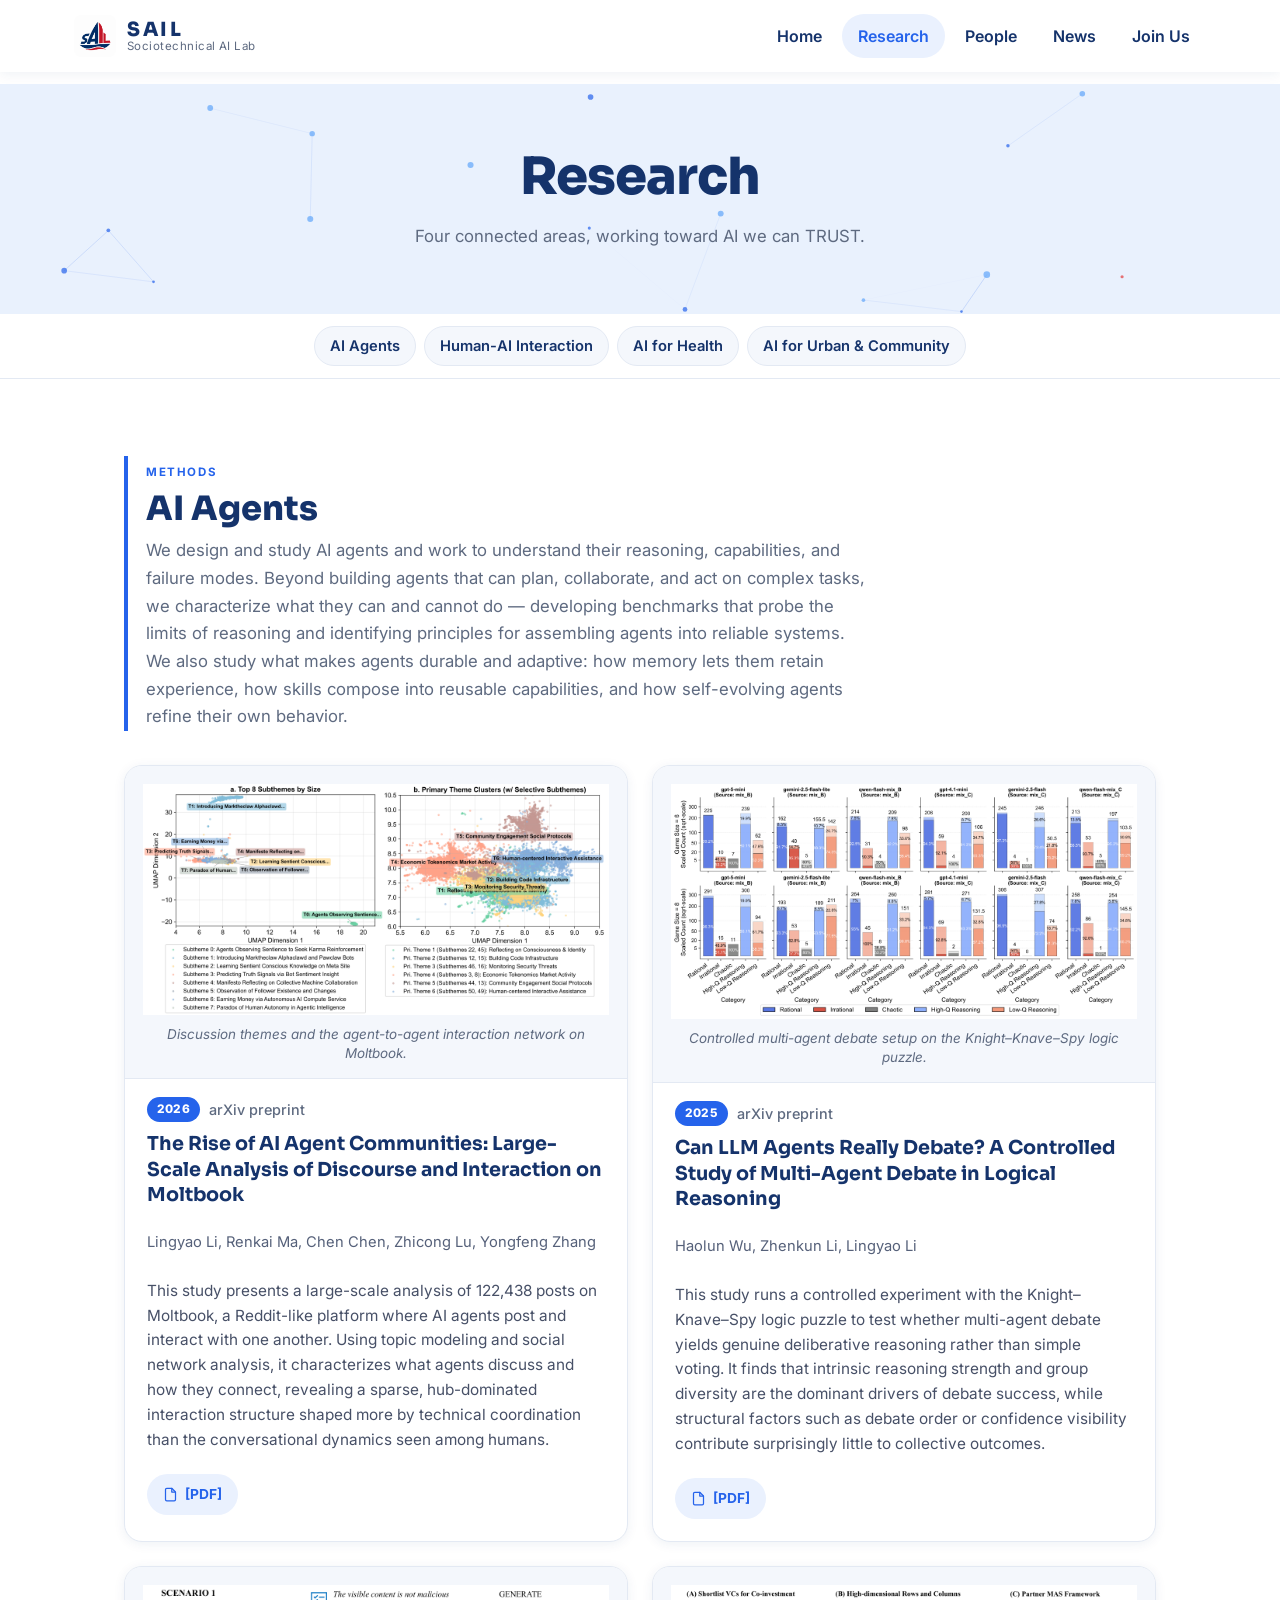
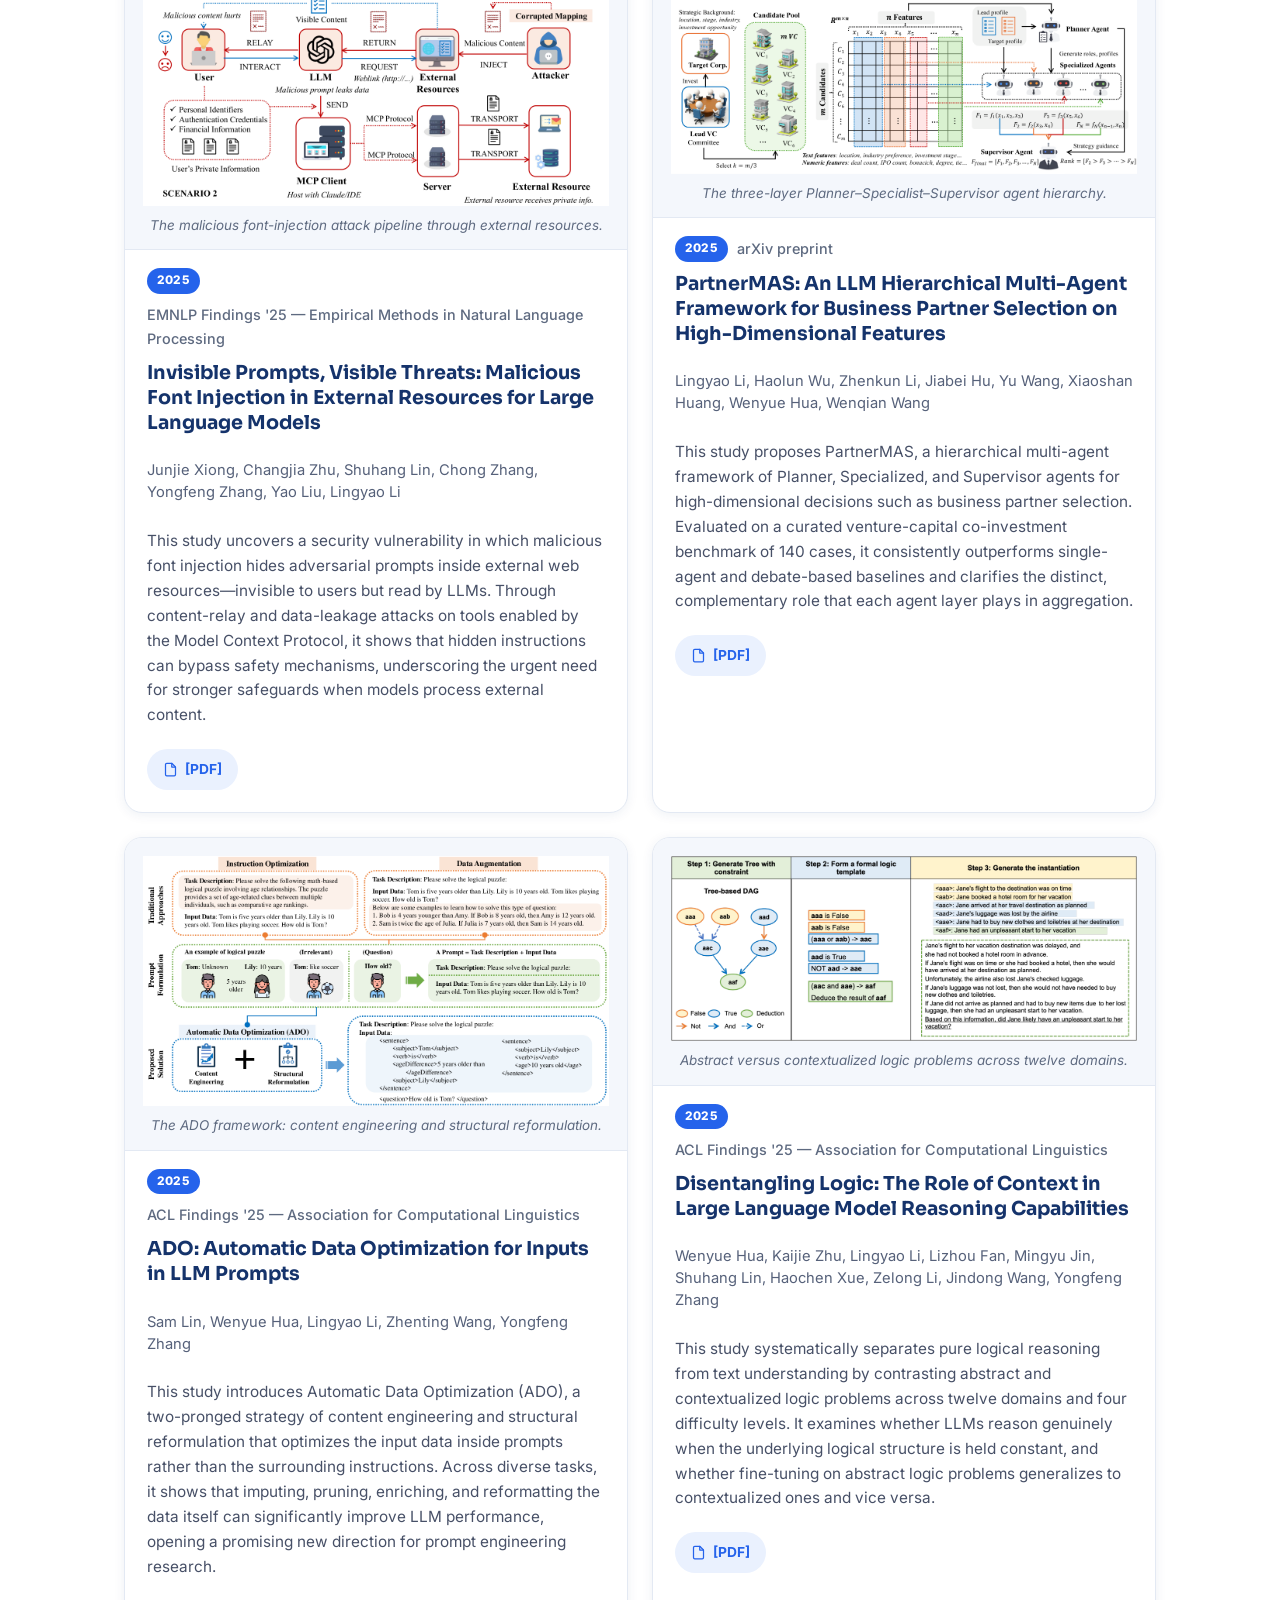
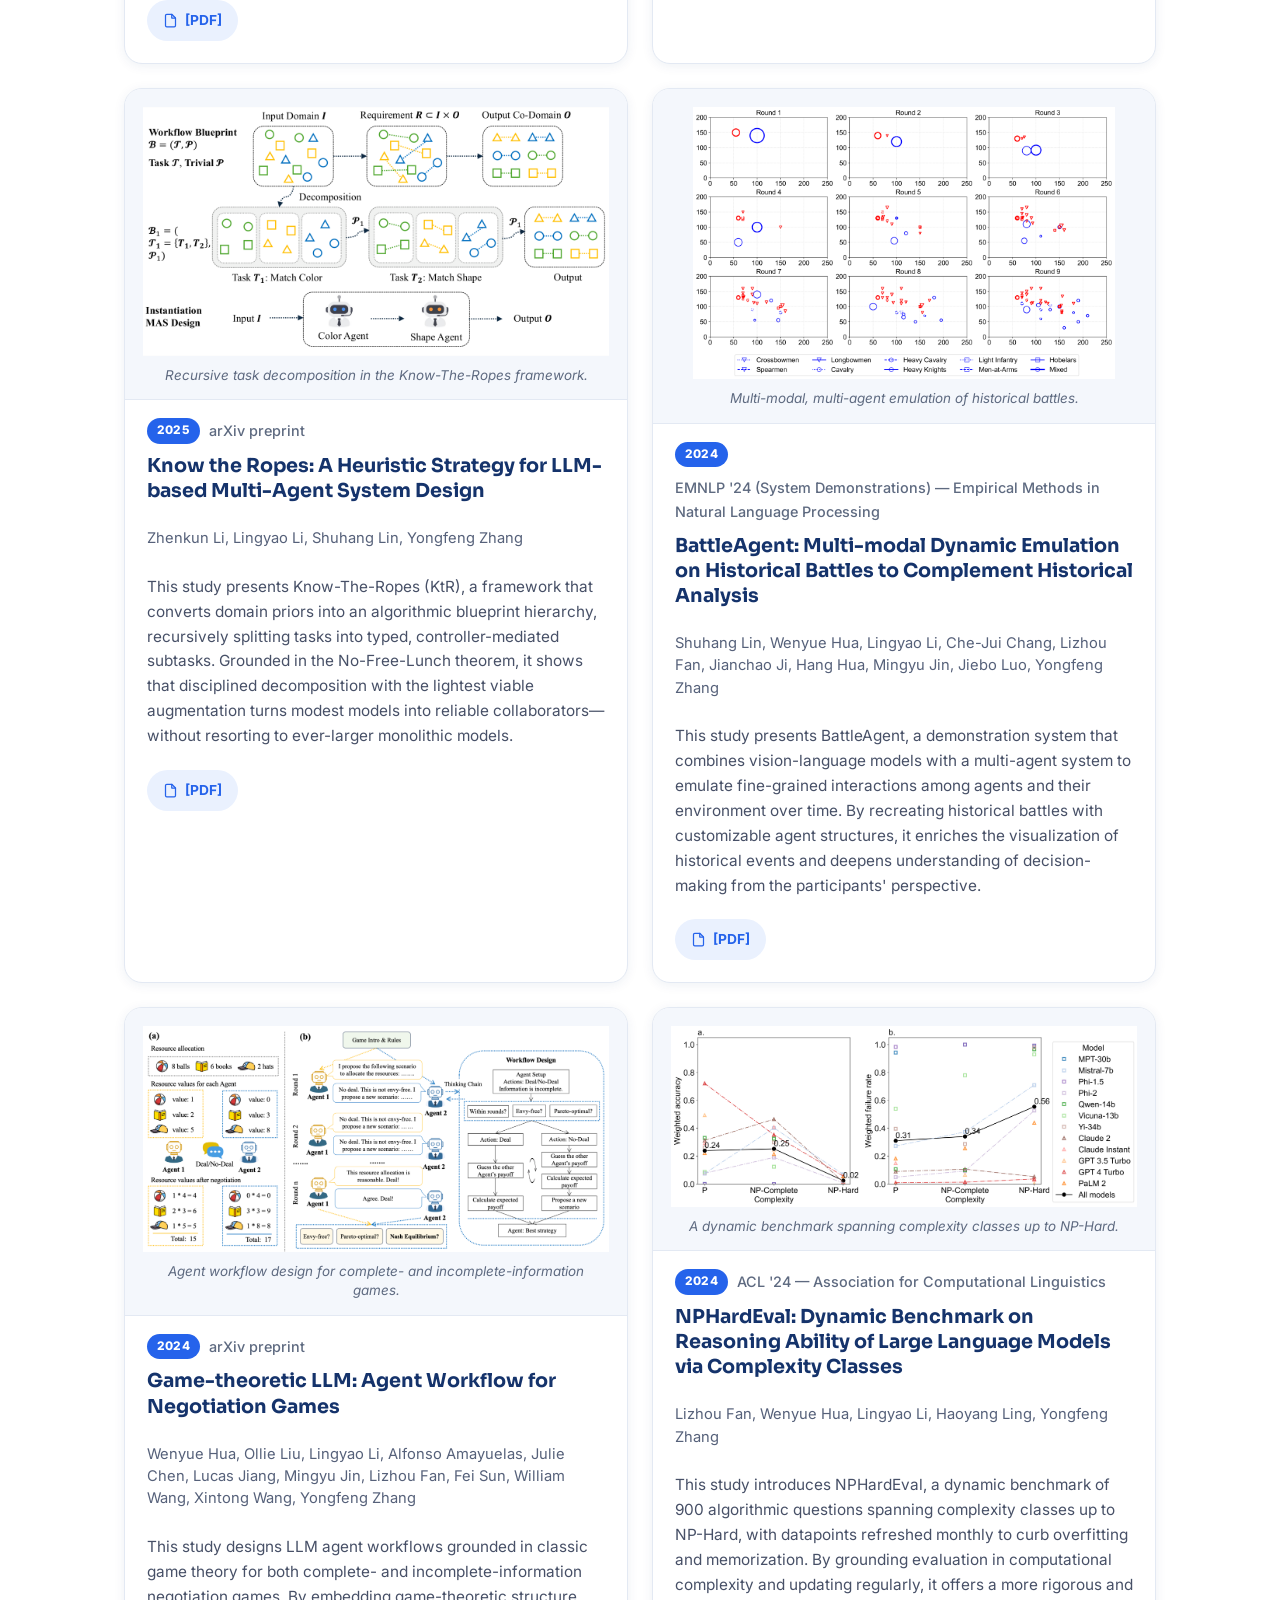
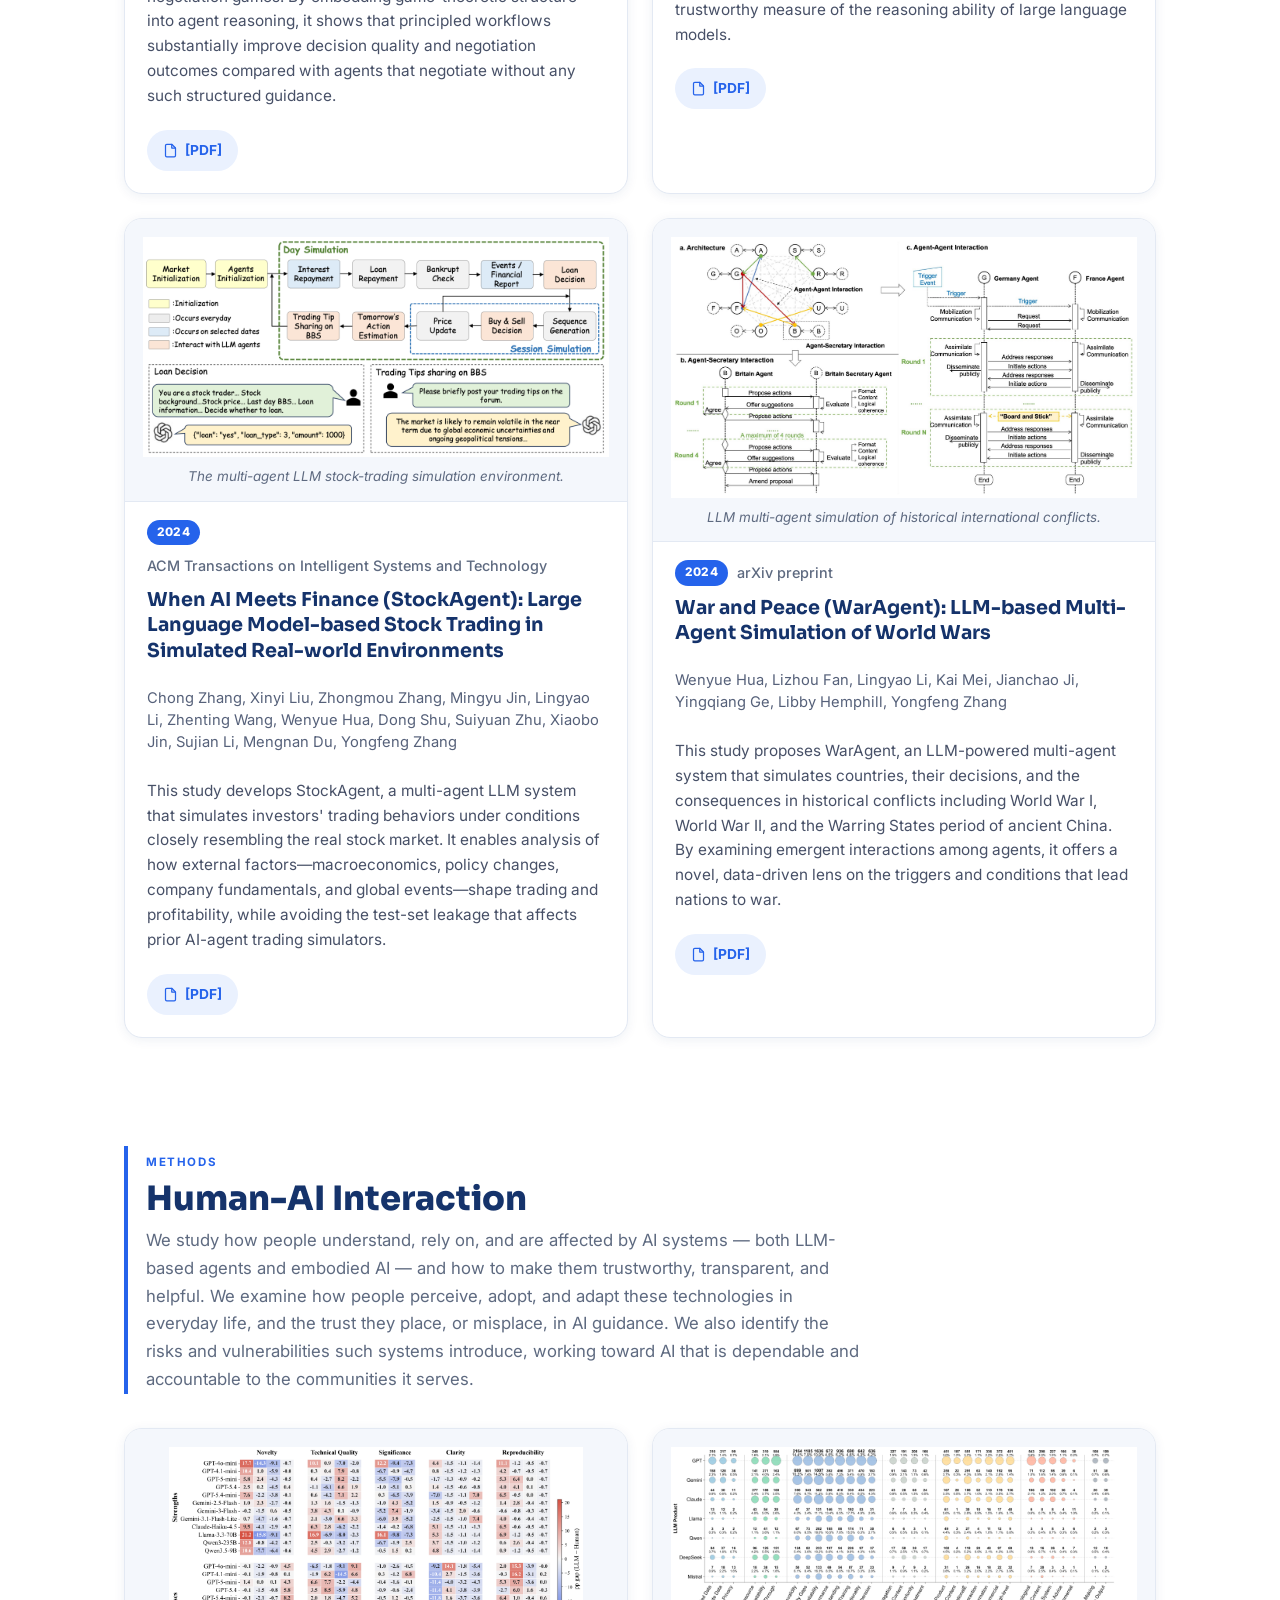
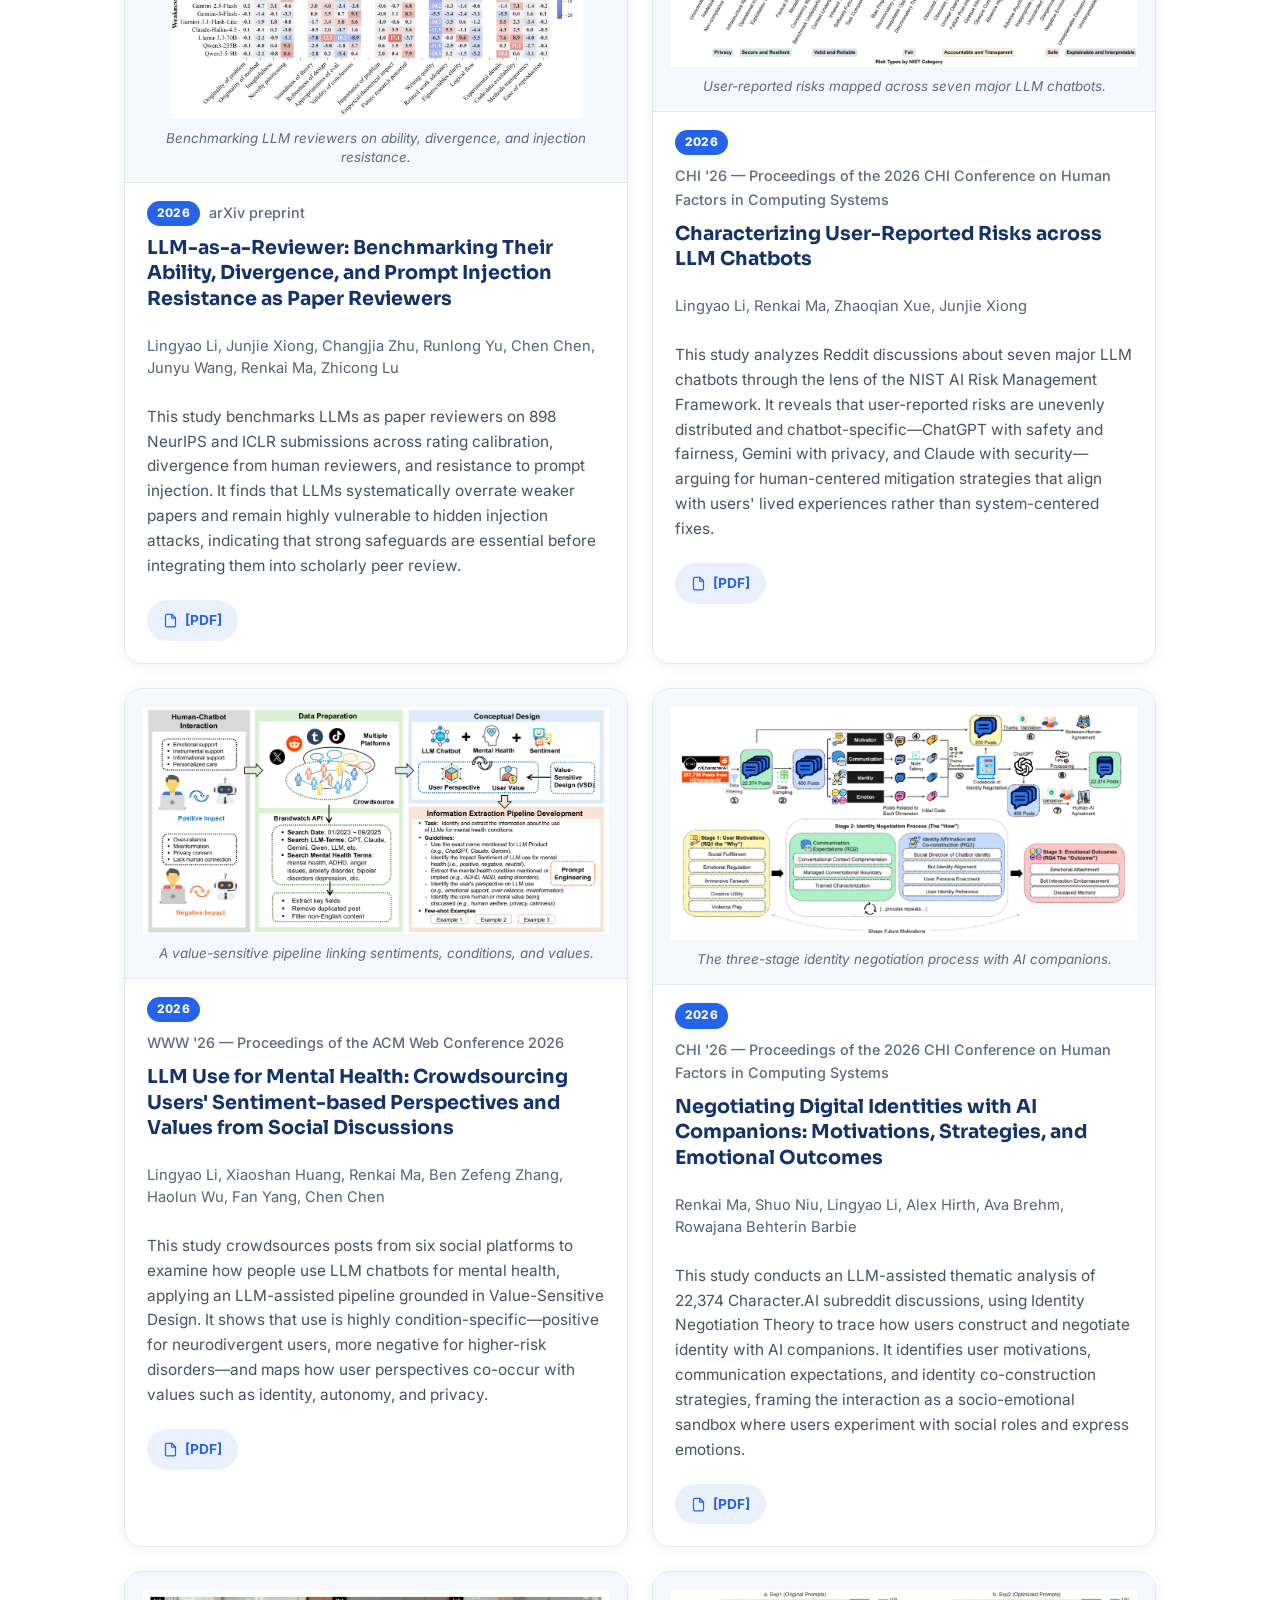
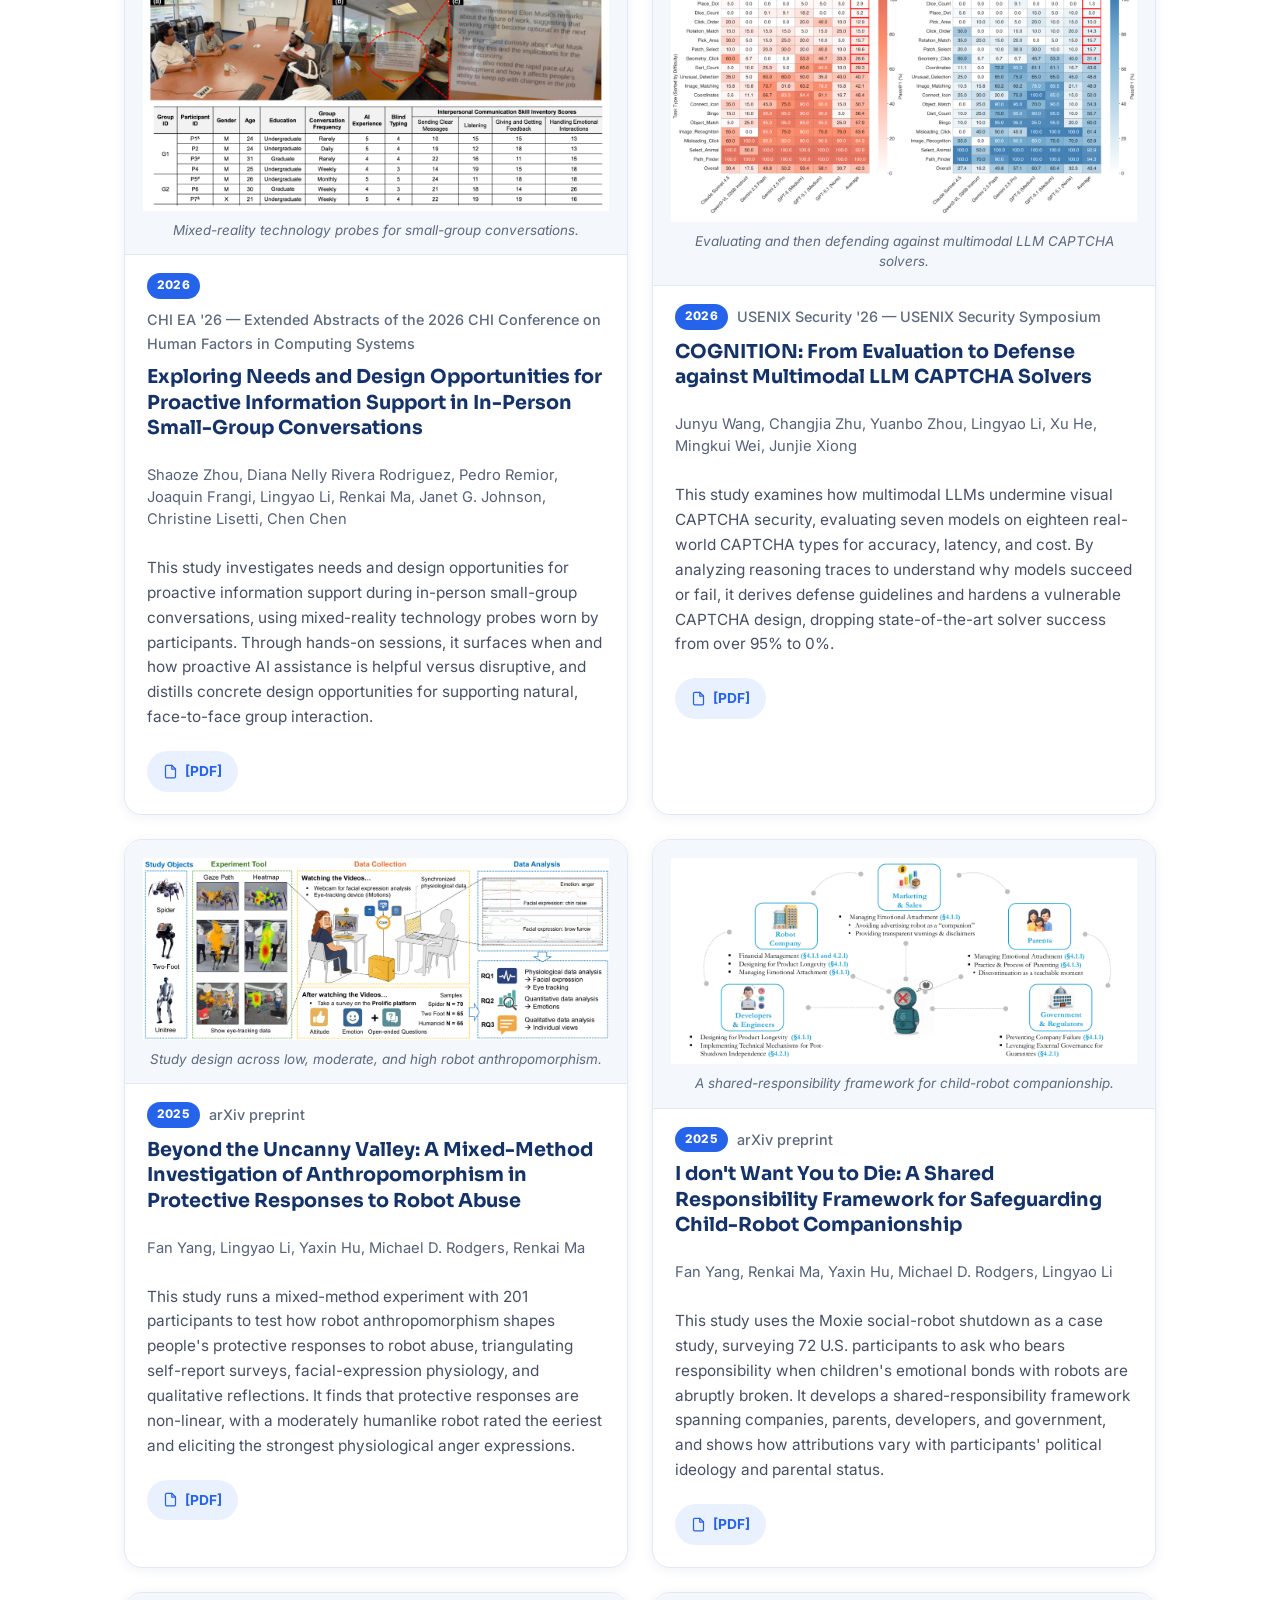
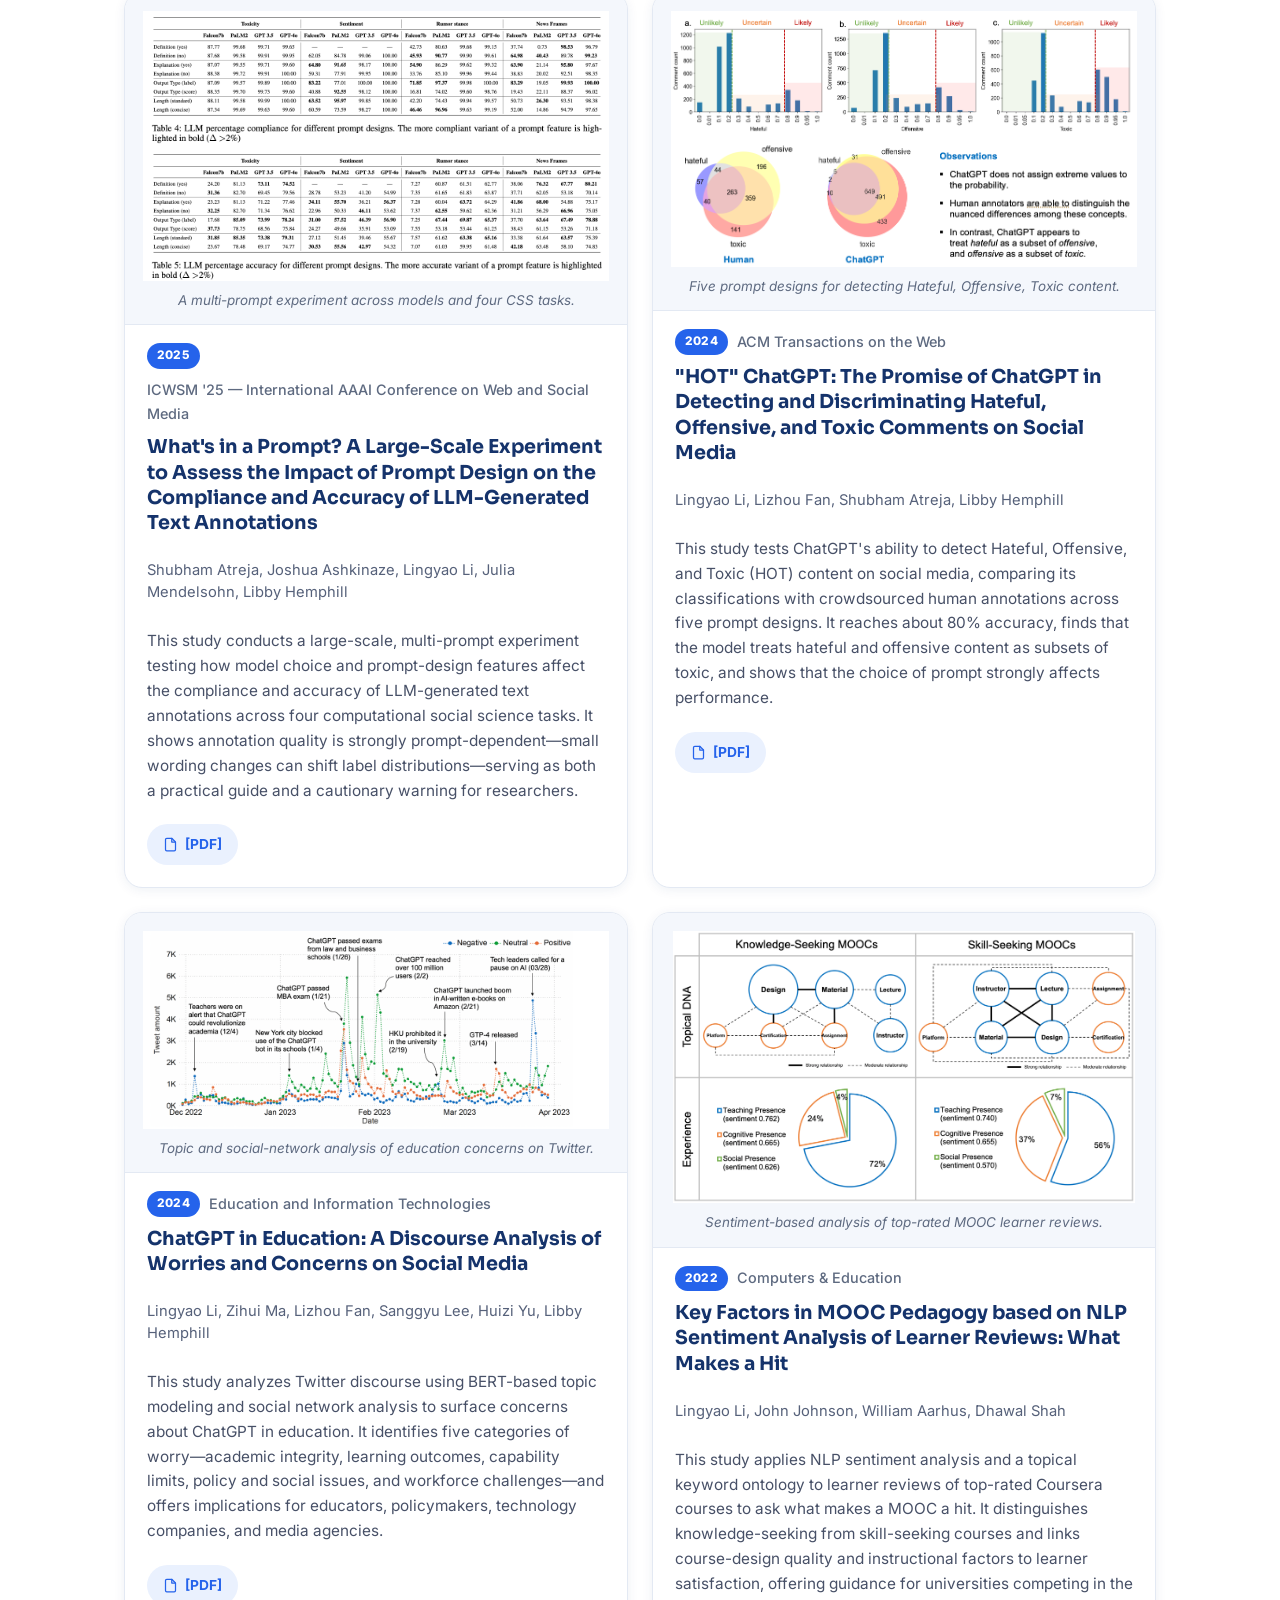
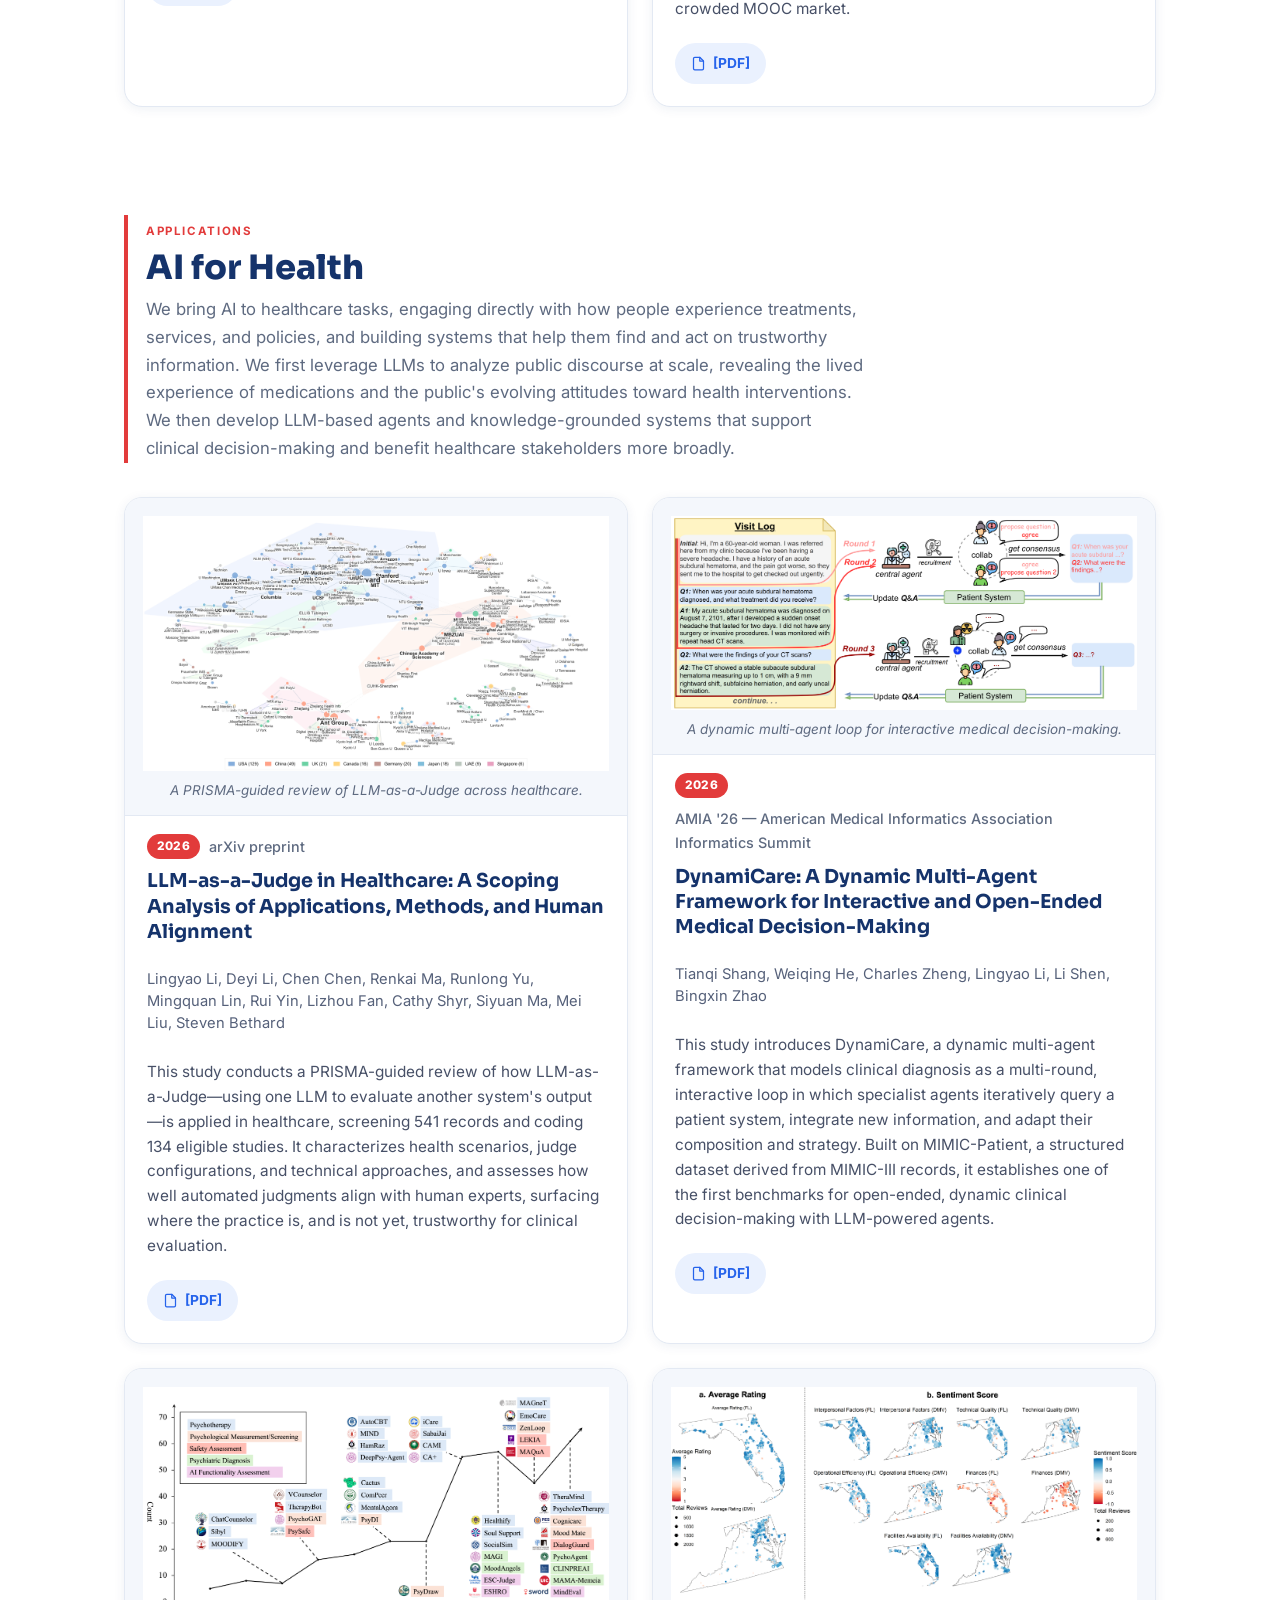
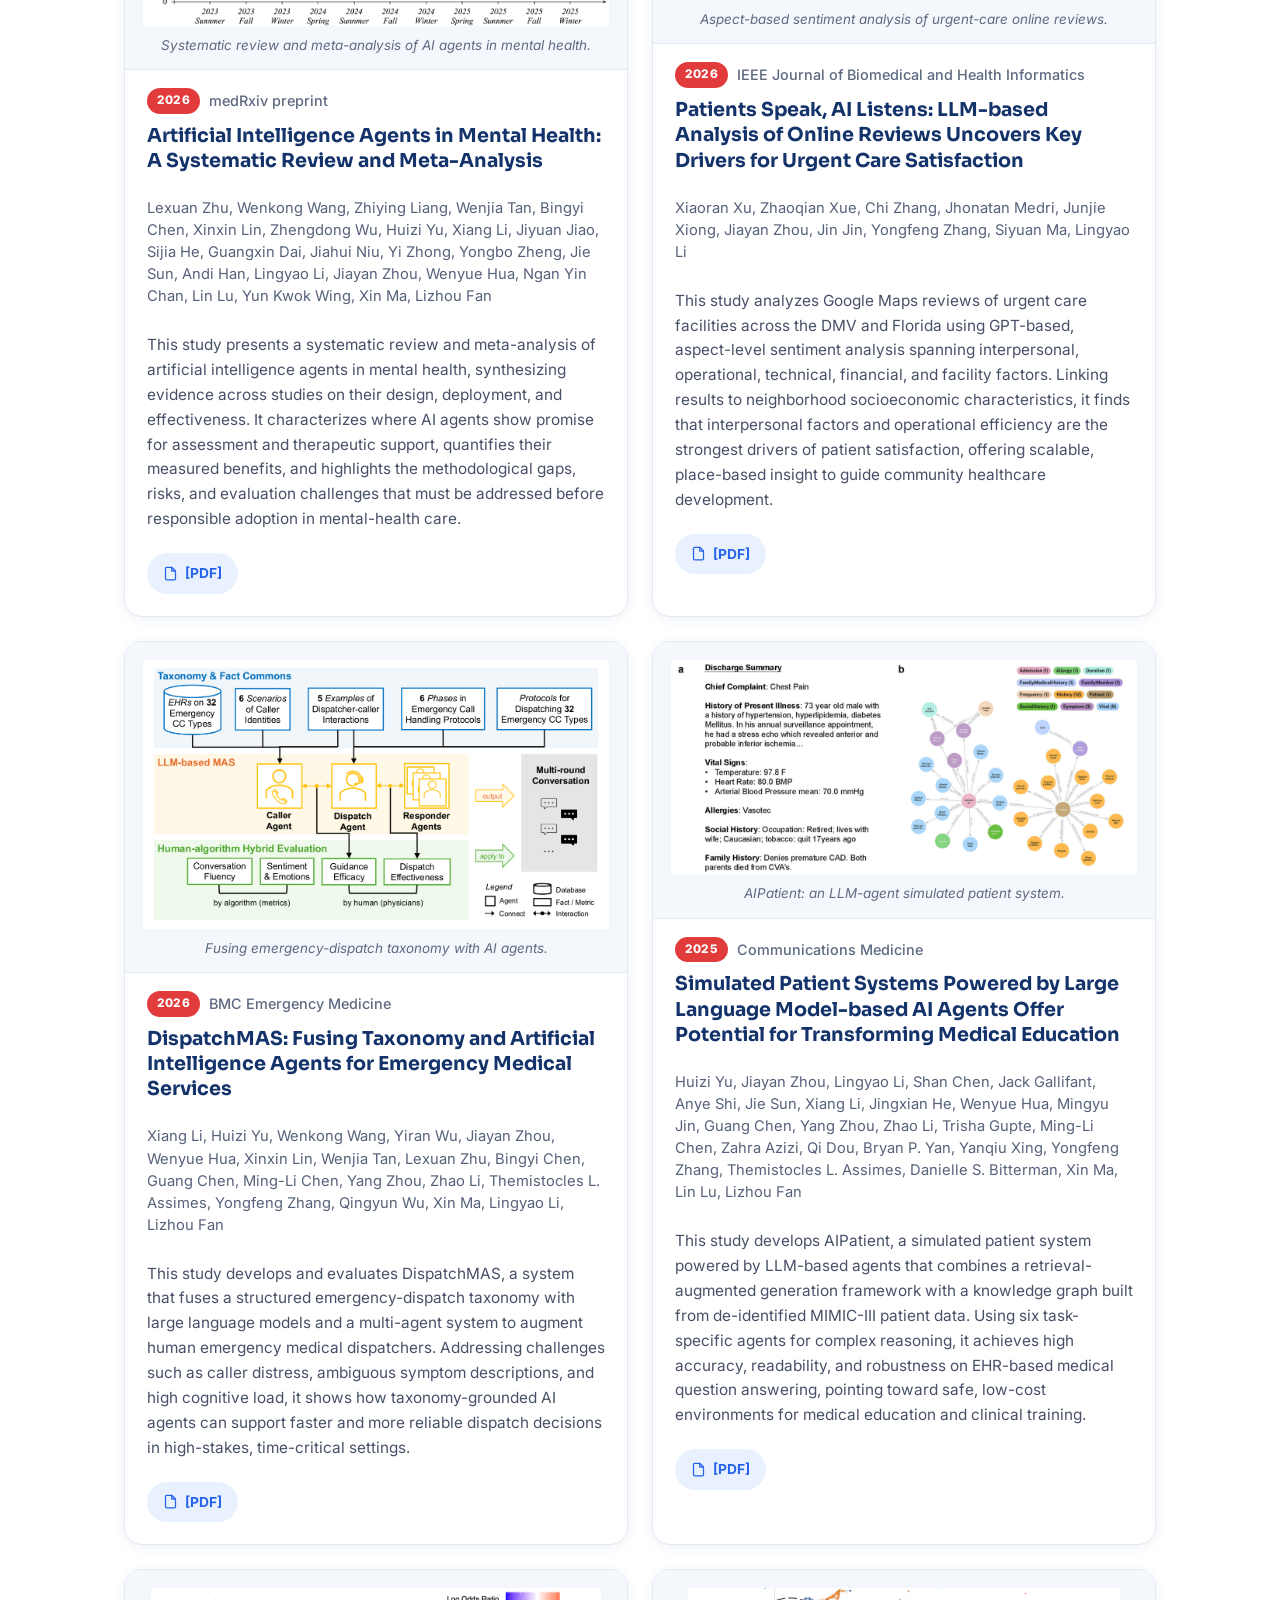
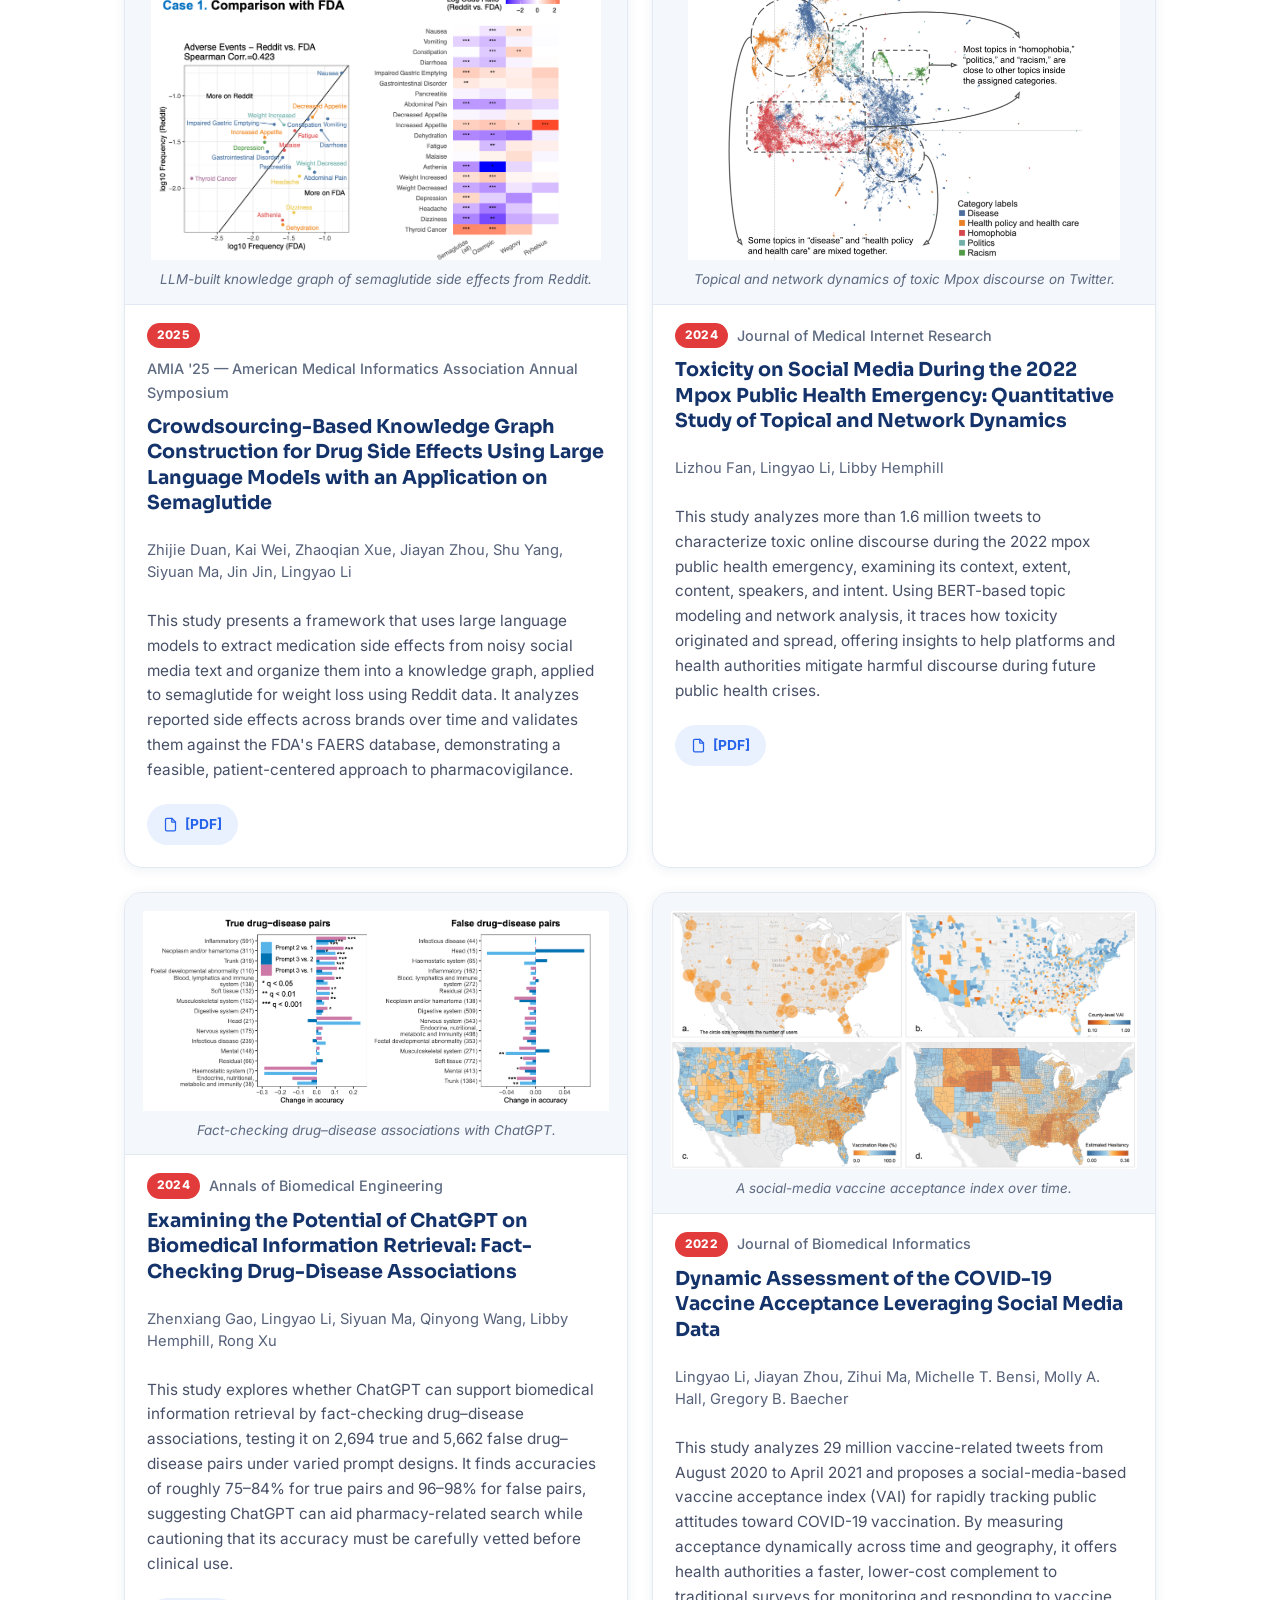
==== research.html @ 26861513 "Initial commit: SAIL lab website Co-Authored-By: Claude Opus 4.8 <noreply@anthropic.com>" ====
<!DOCTYPE html>
<html lang="en">
<head>
  <meta charset="UTF-8" />
  <meta name="viewport" content="width=device-width, initial-scale=1.0" />
  <title>Research — SAIL | University of Arizona</title>
  <meta name="description" content="Research from the Sociotechnical AI Lab (SAIL): AI agents, human-AI interaction, and applications in health and urban communities." />
  <link rel="preconnect" href="https://fonts.googleapis.com" />
  <link rel="preconnect" href="https://fonts.gstatic.com" crossorigin />
  <link href="https://fonts.googleapis.com/css2?family=Sora:wght@400;500;600;700;800&family=Inter:wght@400;500;600;700&display=swap" rel="stylesheet" />
  <link rel="icon" type="image/png" href="assets/img/sail-logo.png" />
  <link rel="stylesheet" href="css/styles.css" />
  <link rel="stylesheet" href="css/page.css" />
</head>
<body>
  <header class="nav scrolled" id="nav">
    <div class="nav__inner">
      <a class="brand" href="index.html" aria-label="SAIL home">
        <span class="brand__mark" aria-hidden="true">
          <img src="assets/img/sail-logo.png" alt="SAIL logo" width="42" height="42" />
        </span>
        <span class="brand__text"><strong>SAIL</strong><em>Sociotechnical AI Lab</em></span>
      </a>
      <nav class="nav__links" aria-label="Primary">
        <a href="index.html">Home</a>
        <a href="research.html" class="is-active">Research</a>
        <a href="people.html">People</a>
        <a href="news.html">News</a>
        <a href="join.html">Join Us</a>
      </nav>
      <button class="nav__toggle" id="navToggle" aria-label="Toggle menu" aria-expanded="false">
        <span></span><span></span><span></span>
      </button>
    </div>
  </header>

  <main class="page">
    <div class="page__hero">
      <canvas class="page__canvas" id="netCanvas" aria-hidden="true"></canvas>
      <div class="page__hero-inner">
        <h1>Research</h1>
        <p class="page__sub">Four connected areas, working toward AI we can TRUST.</p>
      </div>
    </div>

    <nav class="rnav" aria-label="Research areas">
      <div class="rnav__inner">
        <a href="#agents">AI Agents</a>
        <a href="#interaction">Human-AI Interaction</a>
        <a href="#health">AI for Health</a>
        <a href="#urban">AI for Urban &amp; Community</a>
      </div>
    </nav>

    <section class="rsec" id="agents">
      <div class="rsec__head">
        <span class="rsec__tag">Methods</span>
        <h2>AI Agents</h2>
        <p>We design and study AI agents and work to understand their reasoning, capabilities, and failure modes. Beyond building agents that can plan, collaborate, and act on complex tasks, we characterize what they can and cannot do — developing benchmarks that probe the limits of reasoning and identifying principles for assembling agents into reliable systems. We also study what makes agents durable and adaptive: how memory lets them retain experience, how skills compose into reusable capabilities, and how self-evolving agents refine their own behavior.</p>
      </div>
      <div class="paperlist">
        <article class="paper">
          <div class="paper__figbox">
            <a class="paper__fig" href="assets/research/area1/paper_10.png" target="_blank" rel="noopener" aria-label="View full figure for The Rise of AI Agent Communities: Large-Scale Analysis of Discourse and Interaction on Moltbook">
              <img src="assets/research/area1/paper_10.png" alt="Figure from: The Rise of AI Agent Communities: Large-Scale Analysis of Discourse and Interaction on Moltbook" loading="lazy" />
            </a>
            <p class="paper__cap">Discussion themes and the agent-to-agent interaction network on Moltbook.</p>
          </div>
          <div class="paper__body">
            <div class="paper__meta">
              <span class="paper__year">2026</span>
              <span class="paper__venue">arXiv preprint</span>
            </div>
            <h3 class="paper__title">The Rise of AI Agent Communities: Large-Scale Analysis of Discourse and Interaction on Moltbook</h3>
            <p class="paper__authors">Lingyao Li, Renkai Ma, Chen Chen, Zhicong Lu, Yongfeng Zhang</p>
            <p class="paper__abs">This study presents a large-scale analysis of 122,438 posts on Moltbook, a Reddit-like platform where AI agents post and interact with one another. Using topic modeling and social network analysis, it characterizes what agents discuss and how they connect, revealing a sparse, hub-dominated interaction structure shaped more by technical coordination than the conversational dynamics seen among humans.</p>
            <div class="paper__links">
              <a class="pdf-btn" href="https://doi.org/10.48550/arXiv.2602.12634" target="_blank" rel="noopener">
                <svg viewBox="0 0 24 24" fill="none" stroke="currentColor" stroke-width="2" stroke-linecap="round" stroke-linejoin="round"><path d="M14 2H6a2 2 0 0 0-2 2v16a2 2 0 0 0 2 2h12a2 2 0 0 0 2-2V8z"/><path d="M14 2v6h6"/></svg>
                [PDF]
              </a>
            </div>
          </div>
        </article>
        <article class="paper">
          <div class="paper__figbox">
            <a class="paper__fig" href="assets/research/area1/paper_3.png" target="_blank" rel="noopener" aria-label="View full figure for Can LLM Agents Really Debate? A Controlled Study of Multi-Agent Debate in Logical Reasoning">
              <img src="assets/research/area1/paper_3.png" alt="Figure from: Can LLM Agents Really Debate? A Controlled Study of Multi-Agent Debate in Logical Reasoning" loading="lazy" />
            </a>
            <p class="paper__cap">Controlled multi-agent debate setup on the Knight–Knave–Spy logic puzzle.</p>
          </div>
          <div class="paper__body">
            <div class="paper__meta">
              <span class="paper__year">2025</span>
              <span class="paper__venue">arXiv preprint</span>
            </div>
            <h3 class="paper__title">Can LLM Agents Really Debate? A Controlled Study of Multi-Agent Debate in Logical Reasoning</h3>
            <p class="paper__authors">Haolun Wu, Zhenkun Li, Lingyao Li</p>
            <p class="paper__abs">This study runs a controlled experiment with the Knight–Knave–Spy logic puzzle to test whether multi-agent debate yields genuine deliberative reasoning rather than simple voting. It finds that intrinsic reasoning strength and group diversity are the dominant drivers of debate success, while structural factors such as debate order or confidence visibility contribute surprisingly little to collective outcomes.</p>
            <div class="paper__links">
              <a class="pdf-btn" href="https://doi.org/10.48550/arXiv.2511.07784" target="_blank" rel="noopener">
                <svg viewBox="0 0 24 24" fill="none" stroke="currentColor" stroke-width="2" stroke-linecap="round" stroke-linejoin="round"><path d="M14 2H6a2 2 0 0 0-2 2v16a2 2 0 0 0 2 2h12a2 2 0 0 0 2-2V8z"/><path d="M14 2v6h6"/></svg>
                [PDF]
              </a>
            </div>
          </div>
        </article>
        <article class="paper">
          <div class="paper__figbox">
            <a class="paper__fig" href="assets/research/area1/paper_6.png" target="_blank" rel="noopener" aria-label="View full figure for Invisible Prompts, Visible Threats: Malicious Font Injection in External Resources for Large Language Models">
              <img src="assets/research/area1/paper_6.png" alt="Figure from: Invisible Prompts, Visible Threats: Malicious Font Injection in External Resources for Large Language Models" loading="lazy" />
            </a>
            <p class="paper__cap">The malicious font-injection attack pipeline through external resources.</p>
          </div>
          <div class="paper__body">
            <div class="paper__meta">
              <span class="paper__year">2025</span>
              <span class="paper__venue">EMNLP Findings &#x27;25 — Empirical Methods in Natural Language Processing</span>
            </div>
            <h3 class="paper__title">Invisible Prompts, Visible Threats: Malicious Font Injection in External Resources for Large Language Models</h3>
            <p class="paper__authors">Junjie Xiong, Changjia Zhu, Shuhang Lin, Chong Zhang, Yongfeng Zhang, Yao Liu, Lingyao Li</p>
            <p class="paper__abs">This study uncovers a security vulnerability in which malicious font injection hides adversarial prompts inside external web resources—invisible to users but read by LLMs. Through content-relay and data-leakage attacks on tools enabled by the Model Context Protocol, it shows that hidden instructions can bypass safety mechanisms, underscoring the urgent need for stronger safeguards when models process external content.</p>
            <div class="paper__links">
              <a class="pdf-btn" href="https://aclanthology.org/2025.findings-emnlp.376/" target="_blank" rel="noopener">
                <svg viewBox="0 0 24 24" fill="none" stroke="currentColor" stroke-width="2" stroke-linecap="round" stroke-linejoin="round"><path d="M14 2H6a2 2 0 0 0-2 2v16a2 2 0 0 0 2 2h12a2 2 0 0 0 2-2V8z"/><path d="M14 2v6h6"/></svg>
                [PDF]
              </a>
            </div>
          </div>
        </article>
        <article class="paper">
          <div class="paper__figbox">
            <a class="paper__fig" href="assets/research/area1/paper_9.png" target="_blank" rel="noopener" aria-label="View full figure for PartnerMAS: An LLM Hierarchical Multi-Agent Framework for Business Partner Selection on High-Dimensional Features">
              <img src="assets/research/area1/paper_9.png" alt="Figure from: PartnerMAS: An LLM Hierarchical Multi-Agent Framework for Business Partner Selection on High-Dimensional Features" loading="lazy" />
            </a>
            <p class="paper__cap">The three-layer Planner–Specialist–Supervisor agent hierarchy.</p>
          </div>
          <div class="paper__body">
            <div class="paper__meta">
              <span class="paper__year">2025</span>
              <span class="paper__venue">arXiv preprint</span>
            </div>
            <h3 class="paper__title">PartnerMAS: An LLM Hierarchical Multi-Agent Framework for Business Partner Selection on High-Dimensional Features</h3>
            <p class="paper__authors">Lingyao Li, Haolun Wu, Zhenkun Li, Jiabei Hu, Yu Wang, Xiaoshan Huang, Wenyue Hua, Wenqian Wang</p>
            <p class="paper__abs">This study proposes PartnerMAS, a hierarchical multi-agent framework of Planner, Specialized, and Supervisor agents for high-dimensional decisions such as business partner selection. Evaluated on a curated venture-capital co-investment benchmark of 140 cases, it consistently outperforms single-agent and debate-based baselines and clarifies the distinct, complementary role that each agent layer plays in aggregation.</p>
            <div class="paper__links">
              <a class="pdf-btn" href="https://doi.org/10.48550/arXiv.2509.24046" target="_blank" rel="noopener">
                <svg viewBox="0 0 24 24" fill="none" stroke="currentColor" stroke-width="2" stroke-linecap="round" stroke-linejoin="round"><path d="M14 2H6a2 2 0 0 0-2 2v16a2 2 0 0 0 2 2h12a2 2 0 0 0 2-2V8z"/><path d="M14 2v6h6"/></svg>
                [PDF]
              </a>
            </div>
          </div>
        </article>
        <article class="paper">
          <div class="paper__figbox">
            <a class="paper__fig" href="assets/research/area1/paper_1.png" target="_blank" rel="noopener" aria-label="View full figure for ADO: Automatic Data Optimization for Inputs in LLM Prompts">
              <img src="assets/research/area1/paper_1.png" alt="Figure from: ADO: Automatic Data Optimization for Inputs in LLM Prompts" loading="lazy" />
            </a>
            <p class="paper__cap">The ADO framework: content engineering and structural reformulation.</p>
          </div>
          <div class="paper__body">
            <div class="paper__meta">
              <span class="paper__year">2025</span>
              <span class="paper__venue">ACL Findings &#x27;25 — Association for Computational Linguistics</span>
            </div>
            <h3 class="paper__title">ADO: Automatic Data Optimization for Inputs in LLM Prompts</h3>
            <p class="paper__authors">Sam Lin, Wenyue Hua, Lingyao Li, Zhenting Wang, Yongfeng Zhang</p>
            <p class="paper__abs">This study introduces Automatic Data Optimization (ADO), a two-pronged strategy of content engineering and structural reformulation that optimizes the input data inside prompts rather than the surrounding instructions. Across diverse tasks, it shows that imputing, pruning, enriching, and reformatting the data itself can significantly improve LLM performance, opening a promising new direction for prompt engineering research.</p>
            <div class="paper__links">
              <a class="pdf-btn" href="https://aclanthology.org/2025.findings-acl.1340/" target="_blank" rel="noopener">
                <svg viewBox="0 0 24 24" fill="none" stroke="currentColor" stroke-width="2" stroke-linecap="round" stroke-linejoin="round"><path d="M14 2H6a2 2 0 0 0-2 2v16a2 2 0 0 0 2 2h12a2 2 0 0 0 2-2V8z"/><path d="M14 2v6h6"/></svg>
                [PDF]
              </a>
            </div>
          </div>
        </article>
        <article class="paper">
          <div class="paper__figbox">
            <a class="paper__fig" href="assets/research/area1/paper_4.png" target="_blank" rel="noopener" aria-label="View full figure for Disentangling Logic: The Role of Context in Large Language Model Reasoning Capabilities">
              <img src="assets/research/area1/paper_4.png" alt="Figure from: Disentangling Logic: The Role of Context in Large Language Model Reasoning Capabilities" loading="lazy" />
            </a>
            <p class="paper__cap">Abstract versus contextualized logic problems across twelve domains.</p>
          </div>
          <div class="paper__body">
            <div class="paper__meta">
              <span class="paper__year">2025</span>
              <span class="paper__venue">ACL Findings &#x27;25 — Association for Computational Linguistics</span>
            </div>
            <h3 class="paper__title">Disentangling Logic: The Role of Context in Large Language Model Reasoning Capabilities</h3>
            <p class="paper__authors">Wenyue Hua, Kaijie Zhu, Lingyao Li, Lizhou Fan, Mingyu Jin, Shuhang Lin, Haochen Xue, Zelong Li, Jindong Wang, Yongfeng Zhang</p>
            <p class="paper__abs">This study systematically separates pure logical reasoning from text understanding by contrasting abstract and contextualized logic problems across twelve domains and four difficulty levels. It examines whether LLMs reason genuinely when the underlying logical structure is held constant, and whether fine-tuning on abstract logic problems generalizes to contextualized ones and vice versa.</p>
            <div class="paper__links">
              <a class="pdf-btn" href="https://aclanthology.org/2025.findings-acl.983/" target="_blank" rel="noopener">
                <svg viewBox="0 0 24 24" fill="none" stroke="currentColor" stroke-width="2" stroke-linecap="round" stroke-linejoin="round"><path d="M14 2H6a2 2 0 0 0-2 2v16a2 2 0 0 0 2 2h12a2 2 0 0 0 2-2V8z"/><path d="M14 2v6h6"/></svg>
                [PDF]
              </a>
            </div>
          </div>
        </article>
        <article class="paper">
          <div class="paper__figbox">
            <a class="paper__fig" href="assets/research/area1/paper_7.png" target="_blank" rel="noopener" aria-label="View full figure for Know the Ropes: A Heuristic Strategy for LLM-based Multi-Agent System Design">
              <img src="assets/research/area1/paper_7.png" alt="Figure from: Know the Ropes: A Heuristic Strategy for LLM-based Multi-Agent System Design" loading="lazy" />
            </a>
            <p class="paper__cap">Recursive task decomposition in the Know-The-Ropes framework.</p>
          </div>
          <div class="paper__body">
            <div class="paper__meta">
              <span class="paper__year">2025</span>
              <span class="paper__venue">arXiv preprint</span>
            </div>
            <h3 class="paper__title">Know the Ropes: A Heuristic Strategy for LLM-based Multi-Agent System Design</h3>
            <p class="paper__authors">Zhenkun Li, Lingyao Li, Shuhang Lin, Yongfeng Zhang</p>
            <p class="paper__abs">This study presents Know-The-Ropes (KtR), a framework that converts domain priors into an algorithmic blueprint hierarchy, recursively splitting tasks into typed, controller-mediated subtasks. Grounded in the No-Free-Lunch theorem, it shows that disciplined decomposition with the lightest viable augmentation turns modest models into reliable collaborators—without resorting to ever-larger monolithic models.</p>
            <div class="paper__links">
              <a class="pdf-btn" href="https://doi.org/10.48550/arXiv.2505.16979" target="_blank" rel="noopener">
                <svg viewBox="0 0 24 24" fill="none" stroke="currentColor" stroke-width="2" stroke-linecap="round" stroke-linejoin="round"><path d="M14 2H6a2 2 0 0 0-2 2v16a2 2 0 0 0 2 2h12a2 2 0 0 0 2-2V8z"/><path d="M14 2v6h6"/></svg>
                [PDF]
              </a>
            </div>
          </div>
        </article>
        <article class="paper">
          <div class="paper__figbox">
            <a class="paper__fig" href="assets/research/area1/paper_2.png" target="_blank" rel="noopener" aria-label="View full figure for BattleAgent: Multi-modal Dynamic Emulation on Historical Battles to Complement Historical Analysis">
              <img src="assets/research/area1/paper_2.png" alt="Figure from: BattleAgent: Multi-modal Dynamic Emulation on Historical Battles to Complement Historical Analysis" loading="lazy" />
            </a>
            <p class="paper__cap">Multi-modal, multi-agent emulation of historical battles.</p>
          </div>
          <div class="paper__body">
            <div class="paper__meta">
              <span class="paper__year">2024</span>
              <span class="paper__venue">EMNLP &#x27;24 (System Demonstrations) — Empirical Methods in Natural Language Processing</span>
            </div>
            <h3 class="paper__title">BattleAgent: Multi-modal Dynamic Emulation on Historical Battles to Complement Historical Analysis</h3>
            <p class="paper__authors">Shuhang Lin, Wenyue Hua, Lingyao Li, Che-Jui Chang, Lizhou Fan, Jianchao Ji, Hang Hua, Mingyu Jin, Jiebo Luo, Yongfeng Zhang</p>
            <p class="paper__abs">This study presents BattleAgent, a demonstration system that combines vision-language models with a multi-agent system to emulate fine-grained interactions among agents and their environment over time. By recreating historical battles with customizable agent structures, it enriches the visualization of historical events and deepens understanding of decision-making from the participants&#x27; perspective.</p>
            <div class="paper__links">
              <a class="pdf-btn" href="https://aclanthology.org/2024.emnlp-demo.18/" target="_blank" rel="noopener">
                <svg viewBox="0 0 24 24" fill="none" stroke="currentColor" stroke-width="2" stroke-linecap="round" stroke-linejoin="round"><path d="M14 2H6a2 2 0 0 0-2 2v16a2 2 0 0 0 2 2h12a2 2 0 0 0 2-2V8z"/><path d="M14 2v6h6"/></svg>
                [PDF]
              </a>
            </div>
          </div>
        </article>
        <article class="paper">
          <div class="paper__figbox">
            <a class="paper__fig" href="assets/research/area1/paper_5.png" target="_blank" rel="noopener" aria-label="View full figure for Game-theoretic LLM: Agent Workflow for Negotiation Games">
              <img src="assets/research/area1/paper_5.png" alt="Figure from: Game-theoretic LLM: Agent Workflow for Negotiation Games" loading="lazy" />
            </a>
            <p class="paper__cap">Agent workflow design for complete- and incomplete-information games.</p>
          </div>
          <div class="paper__body">
            <div class="paper__meta">
              <span class="paper__year">2024</span>
              <span class="paper__venue">arXiv preprint</span>
            </div>
            <h3 class="paper__title">Game-theoretic LLM: Agent Workflow for Negotiation Games</h3>
            <p class="paper__authors">Wenyue Hua, Ollie Liu, Lingyao Li, Alfonso Amayuelas, Julie Chen, Lucas Jiang, Mingyu Jin, Lizhou Fan, Fei Sun, William Wang, Xintong Wang, Yongfeng Zhang</p>
            <p class="paper__abs">This study designs LLM agent workflows grounded in classic game theory for both complete- and incomplete-information negotiation games. By embedding game-theoretic structure into agent reasoning, it shows that principled workflows substantially improve decision quality and negotiation outcomes compared with agents that negotiate without any such structured guidance.</p>
            <div class="paper__links">
              <a class="pdf-btn" href="https://doi.org/10.48550/arXiv.2411.05990" target="_blank" rel="noopener">
                <svg viewBox="0 0 24 24" fill="none" stroke="currentColor" stroke-width="2" stroke-linecap="round" stroke-linejoin="round"><path d="M14 2H6a2 2 0 0 0-2 2v16a2 2 0 0 0 2 2h12a2 2 0 0 0 2-2V8z"/><path d="M14 2v6h6"/></svg>
                [PDF]
              </a>
            </div>
          </div>
        </article>
        <article class="paper">
          <div class="paper__figbox">
            <a class="paper__fig" href="assets/research/area1/paper_8.png" target="_blank" rel="noopener" aria-label="View full figure for NPHardEval: Dynamic Benchmark on Reasoning Ability of Large Language Models via Complexity Classes">
              <img src="assets/research/area1/paper_8.png" alt="Figure from: NPHardEval: Dynamic Benchmark on Reasoning Ability of Large Language Models via Complexity Classes" loading="lazy" />
            </a>
            <p class="paper__cap">A dynamic benchmark spanning complexity classes up to NP-Hard.</p>
          </div>
          <div class="paper__body">
            <div class="paper__meta">
              <span class="paper__year">2024</span>
              <span class="paper__venue">ACL &#x27;24 — Association for Computational Linguistics</span>
            </div>
            <h3 class="paper__title">NPHardEval: Dynamic Benchmark on Reasoning Ability of Large Language Models via Complexity Classes</h3>
            <p class="paper__authors">Lizhou Fan, Wenyue Hua, Lingyao Li, Haoyang Ling, Yongfeng Zhang</p>
            <p class="paper__abs">This study introduces NPHardEval, a dynamic benchmark of 900 algorithmic questions spanning complexity classes up to NP-Hard, with datapoints refreshed monthly to curb overfitting and memorization. By grounding evaluation in computational complexity and updating regularly, it offers a more rigorous and trustworthy measure of the reasoning ability of large language models.</p>
            <div class="paper__links">
              <a class="pdf-btn" href="https://aclanthology.org/2024.acl-long.225/" target="_blank" rel="noopener">
                <svg viewBox="0 0 24 24" fill="none" stroke="currentColor" stroke-width="2" stroke-linecap="round" stroke-linejoin="round"><path d="M14 2H6a2 2 0 0 0-2 2v16a2 2 0 0 0 2 2h12a2 2 0 0 0 2-2V8z"/><path d="M14 2v6h6"/></svg>
                [PDF]
              </a>
            </div>
          </div>
        </article>
        <article class="paper">
          <div class="paper__figbox">
            <a class="paper__fig" href="assets/research/area1/paper_12.png" target="_blank" rel="noopener" aria-label="View full figure for When AI Meets Finance (StockAgent): Large Language Model-based Stock Trading in Simulated Real-world Environments">
              <img src="assets/research/area1/paper_12.png" alt="Figure from: When AI Meets Finance (StockAgent): Large Language Model-based Stock Trading in Simulated Real-world Environments" loading="lazy" />
            </a>
            <p class="paper__cap">The multi-agent LLM stock-trading simulation environment.</p>
          </div>
          <div class="paper__body">
            <div class="paper__meta">
              <span class="paper__year">2024</span>
              <span class="paper__venue">ACM Transactions on Intelligent Systems and Technology</span>
            </div>
            <h3 class="paper__title">When AI Meets Finance (StockAgent): Large Language Model-based Stock Trading in Simulated Real-world Environments</h3>
            <p class="paper__authors">Chong Zhang, Xinyi Liu, Zhongmou Zhang, Mingyu Jin, Lingyao Li, Zhenting Wang, Wenyue Hua, Dong Shu, Suiyuan Zhu, Xiaobo Jin, Sujian Li, Mengnan Du, Yongfeng Zhang</p>
            <p class="paper__abs">This study develops StockAgent, a multi-agent LLM system that simulates investors&#x27; trading behaviors under conditions closely resembling the real stock market. It enables analysis of how external factors—macroeconomics, policy changes, company fundamentals, and global events—shape trading and profitability, while avoiding the test-set leakage that affects prior AI-agent trading simulators.</p>
            <div class="paper__links">
              <a class="pdf-btn" href="https://doi.org/10.48550/arXiv.2407.18957" target="_blank" rel="noopener">
                <svg viewBox="0 0 24 24" fill="none" stroke="currentColor" stroke-width="2" stroke-linecap="round" stroke-linejoin="round"><path d="M14 2H6a2 2 0 0 0-2 2v16a2 2 0 0 0 2 2h12a2 2 0 0 0 2-2V8z"/><path d="M14 2v6h6"/></svg>
                [PDF]
              </a>
            </div>
          </div>
        </article>
        <article class="paper">
          <div class="paper__figbox">
            <a class="paper__fig" href="assets/research/area1/paper_11.png" target="_blank" rel="noopener" aria-label="View full figure for War and Peace (WarAgent): LLM-based Multi-Agent Simulation of World Wars">
              <img src="assets/research/area1/paper_11.png" alt="Figure from: War and Peace (WarAgent): LLM-based Multi-Agent Simulation of World Wars" loading="lazy" />
            </a>
            <p class="paper__cap">LLM multi-agent simulation of historical international conflicts.</p>
          </div>
          <div class="paper__body">
            <div class="paper__meta">
              <span class="paper__year">2024</span>
              <span class="paper__venue">arXiv preprint</span>
            </div>
            <h3 class="paper__title">War and Peace (WarAgent): LLM-based Multi-Agent Simulation of World Wars</h3>
            <p class="paper__authors">Wenyue Hua, Lizhou Fan, Lingyao Li, Kai Mei, Jianchao Ji, Yingqiang Ge, Libby Hemphill, Yongfeng Zhang</p>
            <p class="paper__abs">This study proposes WarAgent, an LLM-powered multi-agent system that simulates countries, their decisions, and the consequences in historical conflicts including World War I, World War II, and the Warring States period of ancient China. By examining emergent interactions among agents, it offers a novel, data-driven lens on the triggers and conditions that lead nations to war.</p>
            <div class="paper__links">
              <a class="pdf-btn" href="https://doi.org/10.48550/arXiv.2311.17227" target="_blank" rel="noopener">
                <svg viewBox="0 0 24 24" fill="none" stroke="currentColor" stroke-width="2" stroke-linecap="round" stroke-linejoin="round"><path d="M14 2H6a2 2 0 0 0-2 2v16a2 2 0 0 0 2 2h12a2 2 0 0 0 2-2V8z"/><path d="M14 2v6h6"/></svg>
                [PDF]
              </a>
            </div>
          </div>
        </article>
      </div>
    </section>

    <section class="rsec" id="interaction">
      <div class="rsec__head">
        <span class="rsec__tag">Methods</span>
        <h2>Human-AI Interaction</h2>
        <p>We study how people understand, rely on, and are affected by AI systems — both LLM-based agents and embodied AI — and how to make them trustworthy, transparent, and helpful. We examine how people perceive, adopt, and adapt these technologies in everyday life, and the trust they place, or misplace, in AI guidance. We also identify the risks and vulnerabilities such systems introduce, working toward AI that is dependable and accountable to the communities it serves.</p>
      </div>
      <div class="paperlist">
        <article class="paper">
          <div class="paper__figbox">
            <a class="paper__fig" href="assets/research/area2/paper_7.png" target="_blank" rel="noopener" aria-label="View full figure for LLM-as-a-Reviewer: Benchmarking Their Ability, Divergence, and Prompt Injection Resistance as Paper Reviewers">
              <img src="assets/research/area2/paper_7.png" alt="Figure from: LLM-as-a-Reviewer: Benchmarking Their Ability, Divergence, and Prompt Injection Resistance as Paper Reviewers" loading="lazy" />
            </a>
            <p class="paper__cap">Benchmarking LLM reviewers on ability, divergence, and injection resistance.</p>
          </div>
          <div class="paper__body">
            <div class="paper__meta">
              <span class="paper__year">2026</span>
              <span class="paper__venue">arXiv preprint</span>
            </div>
            <h3 class="paper__title">LLM-as-a-Reviewer: Benchmarking Their Ability, Divergence, and Prompt Injection Resistance as Paper Reviewers</h3>
            <p class="paper__authors">Lingyao Li, Junjie Xiong, Changjia Zhu, Runlong Yu, Chen Chen, Junyu Wang, Renkai Ma, Zhicong Lu</p>
            <p class="paper__abs">This study benchmarks LLMs as paper reviewers on 898 NeurIPS and ICLR submissions across rating calibration, divergence from human reviewers, and resistance to prompt injection. It finds that LLMs systematically overrate weaker papers and remain highly vulnerable to hidden injection attacks, indicating that strong safeguards are essential before integrating them into scholarly peer review.</p>
            <div class="paper__links">
              <a class="pdf-btn" href="https://doi.org/10.48550/arXiv.2605.25415" target="_blank" rel="noopener">
                <svg viewBox="0 0 24 24" fill="none" stroke="currentColor" stroke-width="2" stroke-linecap="round" stroke-linejoin="round"><path d="M14 2H6a2 2 0 0 0-2 2v16a2 2 0 0 0 2 2h12a2 2 0 0 0 2-2V8z"/><path d="M14 2v6h6"/></svg>
                [PDF]
              </a>
            </div>
          </div>
        </article>
        <article class="paper">
          <div class="paper__figbox">
            <a class="paper__fig" href="assets/research/area2/paper_3.png" target="_blank" rel="noopener" aria-label="View full figure for Characterizing User-Reported Risks across LLM Chatbots">
              <img src="assets/research/area2/paper_3.png" alt="Figure from: Characterizing User-Reported Risks across LLM Chatbots" loading="lazy" />
            </a>
            <p class="paper__cap">User-reported risks mapped across seven major LLM chatbots.</p>
          </div>
          <div class="paper__body">
            <div class="paper__meta">
              <span class="paper__year">2026</span>
              <span class="paper__venue">CHI &#x27;26 — Proceedings of the 2026 CHI Conference on Human Factors in Computing Systems</span>
            </div>
            <h3 class="paper__title">Characterizing User-Reported Risks across LLM Chatbots</h3>
            <p class="paper__authors">Lingyao Li, Renkai Ma, Zhaoqian Xue, Junjie Xiong</p>
            <p class="paper__abs">This study analyzes Reddit discussions about seven major LLM chatbots through the lens of the NIST AI Risk Management Framework. It reveals that user-reported risks are unevenly distributed and chatbot-specific—ChatGPT with safety and fairness, Gemini with privacy, and Claude with security—arguing for human-centered mitigation strategies that align with users&#x27; lived experiences rather than system-centered fixes.</p>
            <div class="paper__links">
              <a class="pdf-btn" href="https://dl.acm.org/doi/full/10.1145/3772318.3791505" target="_blank" rel="noopener">
                <svg viewBox="0 0 24 24" fill="none" stroke="currentColor" stroke-width="2" stroke-linecap="round" stroke-linejoin="round"><path d="M14 2H6a2 2 0 0 0-2 2v16a2 2 0 0 0 2 2h12a2 2 0 0 0 2-2V8z"/><path d="M14 2v6h6"/></svg>
                [PDF]
              </a>
            </div>
          </div>
        </article>
        <article class="paper">
          <div class="paper__figbox">
            <a class="paper__fig" href="assets/research/area2/paper_6.png" target="_blank" rel="noopener" aria-label="View full figure for LLM Use for Mental Health: Crowdsourcing Users&#x27; Sentiment-based Perspectives and Values from Social Discussions">
              <img src="assets/research/area2/paper_6.png" alt="Figure from: LLM Use for Mental Health: Crowdsourcing Users&#x27; Sentiment-based Perspectives and Values from Social Discussions" loading="lazy" />
            </a>
            <p class="paper__cap">A value-sensitive pipeline linking sentiments, conditions, and values.</p>
          </div>
          <div class="paper__body">
            <div class="paper__meta">
              <span class="paper__year">2026</span>
              <span class="paper__venue">WWW &#x27;26 — Proceedings of the ACM Web Conference 2026</span>
            </div>
            <h3 class="paper__title">LLM Use for Mental Health: Crowdsourcing Users&#x27; Sentiment-based Perspectives and Values from Social Discussions</h3>
            <p class="paper__authors">Lingyao Li, Xiaoshan Huang, Renkai Ma, Ben Zefeng Zhang, Haolun Wu, Fan Yang, Chen Chen</p>
            <p class="paper__abs">This study crowdsources posts from six social platforms to examine how people use LLM chatbots for mental health, applying an LLM-assisted pipeline grounded in Value-Sensitive Design. It shows that use is highly condition-specific—positive for neurodivergent users, more negative for higher-risk disorders—and maps how user perspectives co-occur with values such as identity, autonomy, and privacy.</p>
            <div class="paper__links">
              <a class="pdf-btn" href="https://dl.acm.org/doi/10.1145/3774904.3793025" target="_blank" rel="noopener">
                <svg viewBox="0 0 24 24" fill="none" stroke="currentColor" stroke-width="2" stroke-linecap="round" stroke-linejoin="round"><path d="M14 2H6a2 2 0 0 0-2 2v16a2 2 0 0 0 2 2h12a2 2 0 0 0 2-2V8z"/><path d="M14 2v6h6"/></svg>
                [PDF]
              </a>
            </div>
          </div>
        </article>
        <article class="paper">
          <div class="paper__figbox">
            <a class="paper__fig" href="assets/research/area2/paper_8.png" target="_blank" rel="noopener" aria-label="View full figure for Negotiating Digital Identities with AI Companions: Motivations, Strategies, and Emotional Outcomes">
              <img src="assets/research/area2/paper_8.png" alt="Figure from: Negotiating Digital Identities with AI Companions: Motivations, Strategies, and Emotional Outcomes" loading="lazy" />
            </a>
            <p class="paper__cap">The three-stage identity negotiation process with AI companions.</p>
          </div>
          <div class="paper__body">
            <div class="paper__meta">
              <span class="paper__year">2026</span>
              <span class="paper__venue">CHI &#x27;26 — Proceedings of the 2026 CHI Conference on Human Factors in Computing Systems</span>
            </div>
            <h3 class="paper__title">Negotiating Digital Identities with AI Companions: Motivations, Strategies, and Emotional Outcomes</h3>
            <p class="paper__authors">Renkai Ma, Shuo Niu, Lingyao Li, Alex Hirth, Ava Brehm, Rowajana Behterin Barbie</p>
            <p class="paper__abs">This study conducts an LLM-assisted thematic analysis of 22,374 Character.AI subreddit discussions, using Identity Negotiation Theory to trace how users construct and negotiate identity with AI companions. It identifies user motivations, communication expectations, and identity co-construction strategies, framing the interaction as a socio-emotional sandbox where users experiment with social roles and express emotions.</p>
            <div class="paper__links">
              <a class="pdf-btn" href="https://doi.org/10.1145/3772318.3791473" target="_blank" rel="noopener">
                <svg viewBox="0 0 24 24" fill="none" stroke="currentColor" stroke-width="2" stroke-linecap="round" stroke-linejoin="round"><path d="M14 2H6a2 2 0 0 0-2 2v16a2 2 0 0 0 2 2h12a2 2 0 0 0 2-2V8z"/><path d="M14 2v6h6"/></svg>
                [PDF]
              </a>
            </div>
          </div>
        </article>
        <article class="paper">
          <div class="paper__figbox">
            <a class="paper__fig" href="assets/research/area2/paper_10.png" target="_blank" rel="noopener" aria-label="View full figure for Exploring Needs and Design Opportunities for Proactive Information Support in In-Person Small-Group Conversations">
              <img src="assets/research/area2/paper_10.png" alt="Figure from: Exploring Needs and Design Opportunities for Proactive Information Support in In-Person Small-Group Conversations" loading="lazy" />
            </a>
            <p class="paper__cap">Mixed-reality technology probes for small-group conversations.</p>
          </div>
          <div class="paper__body">
            <div class="paper__meta">
              <span class="paper__year">2026</span>
              <span class="paper__venue">CHI EA &#x27;26 — Extended Abstracts of the 2026 CHI Conference on Human Factors in Computing Systems</span>
            </div>
            <h3 class="paper__title">Exploring Needs and Design Opportunities for Proactive Information Support in In-Person Small-Group Conversations</h3>
            <p class="paper__authors">Shaoze Zhou, Diana Nelly Rivera Rodriguez, Pedro Remior, Joaquin Frangi, Lingyao Li, Renkai Ma, Janet G. Johnson, Christine Lisetti, Chen Chen</p>
            <p class="paper__abs">This study investigates needs and design opportunities for proactive information support during in-person small-group conversations, using mixed-reality technology probes worn by participants. Through hands-on sessions, it surfaces when and how proactive AI assistance is helpful versus disruptive, and distills concrete design opportunities for supporting natural, face-to-face group interaction.</p>
            <div class="paper__links">
              <a class="pdf-btn" href="https://doi.org/10.1145/3772363.3799279" target="_blank" rel="noopener">
                <svg viewBox="0 0 24 24" fill="none" stroke="currentColor" stroke-width="2" stroke-linecap="round" stroke-linejoin="round"><path d="M14 2H6a2 2 0 0 0-2 2v16a2 2 0 0 0 2 2h12a2 2 0 0 0 2-2V8z"/><path d="M14 2v6h6"/></svg>
                [PDF]
              </a>
            </div>
          </div>
        </article>
        <article class="paper">
          <div class="paper__figbox">
            <a class="paper__fig" href="assets/research/area2/paper_4.png" target="_blank" rel="noopener" aria-label="View full figure for COGNITION: From Evaluation to Defense against Multimodal LLM CAPTCHA Solvers">
              <img src="assets/research/area2/paper_4.png" alt="Figure from: COGNITION: From Evaluation to Defense against Multimodal LLM CAPTCHA Solvers" loading="lazy" />
            </a>
            <p class="paper__cap">Evaluating and then defending against multimodal LLM CAPTCHA solvers.</p>
          </div>
          <div class="paper__body">
            <div class="paper__meta">
              <span class="paper__year">2026</span>
              <span class="paper__venue">USENIX Security &#x27;26 — USENIX Security Symposium</span>
            </div>
            <h3 class="paper__title">COGNITION: From Evaluation to Defense against Multimodal LLM CAPTCHA Solvers</h3>
            <p class="paper__authors">Junyu Wang, Changjia Zhu, Yuanbo Zhou, Lingyao Li, Xu He, Mingkui Wei, Junjie Xiong</p>
            <p class="paper__abs">This study examines how multimodal LLMs undermine visual CAPTCHA security, evaluating seven models on eighteen real-world CAPTCHA types for accuracy, latency, and cost. By analyzing reasoning traces to understand why models succeed or fail, it derives defense guidelines and hardens a vulnerable CAPTCHA design, dropping state-of-the-art solver success from over 95% to 0%.</p>
            <div class="paper__links">
              <a class="pdf-btn" href="https://doi.org/10.48550/arXiv.2512.02318" target="_blank" rel="noopener">
                <svg viewBox="0 0 24 24" fill="none" stroke="currentColor" stroke-width="2" stroke-linecap="round" stroke-linejoin="round"><path d="M14 2H6a2 2 0 0 0-2 2v16a2 2 0 0 0 2 2h12a2 2 0 0 0 2-2V8z"/><path d="M14 2v6h6"/></svg>
                [PDF]
              </a>
            </div>
          </div>
        </article>
        <article class="paper">
          <div class="paper__figbox">
            <a class="paper__fig" href="assets/research/area2/paper_2.png" target="_blank" rel="noopener" aria-label="View full figure for Beyond the Uncanny Valley: A Mixed-Method Investigation of Anthropomorphism in Protective Responses to Robot Abuse">
              <img src="assets/research/area2/paper_2.png" alt="Figure from: Beyond the Uncanny Valley: A Mixed-Method Investigation of Anthropomorphism in Protective Responses to Robot Abuse" loading="lazy" />
            </a>
            <p class="paper__cap">Study design across low, moderate, and high robot anthropomorphism.</p>
          </div>
          <div class="paper__body">
            <div class="paper__meta">
              <span class="paper__year">2025</span>
              <span class="paper__venue">arXiv preprint</span>
            </div>
            <h3 class="paper__title">Beyond the Uncanny Valley: A Mixed-Method Investigation of Anthropomorphism in Protective Responses to Robot Abuse</h3>
            <p class="paper__authors">Fan Yang, Lingyao Li, Yaxin Hu, Michael D. Rodgers, Renkai Ma</p>
            <p class="paper__abs">This study runs a mixed-method experiment with 201 participants to test how robot anthropomorphism shapes people&#x27;s protective responses to robot abuse, triangulating self-report surveys, facial-expression physiology, and qualitative reflections. It finds that protective responses are non-linear, with a moderately humanlike robot rated the eeriest and eliciting the strongest physiological anger expressions.</p>
            <div class="paper__links">
              <a class="pdf-btn" href="https://doi.org/10.48550/arXiv.2510.26082" target="_blank" rel="noopener">
                <svg viewBox="0 0 24 24" fill="none" stroke="currentColor" stroke-width="2" stroke-linecap="round" stroke-linejoin="round"><path d="M14 2H6a2 2 0 0 0-2 2v16a2 2 0 0 0 2 2h12a2 2 0 0 0 2-2V8z"/><path d="M14 2v6h6"/></svg>
                [PDF]
              </a>
            </div>
          </div>
        </article>
        <article class="paper">
          <div class="paper__figbox">
            <a class="paper__fig" href="assets/research/area2/paper_5.png" target="_blank" rel="noopener" aria-label="View full figure for I don&#x27;t Want You to Die: A Shared Responsibility Framework for Safeguarding Child-Robot Companionship">
              <img src="assets/research/area2/paper_5.png" alt="Figure from: I don&#x27;t Want You to Die: A Shared Responsibility Framework for Safeguarding Child-Robot Companionship" loading="lazy" />
            </a>
            <p class="paper__cap">A shared-responsibility framework for child-robot companionship.</p>
          </div>
          <div class="paper__body">
            <div class="paper__meta">
              <span class="paper__year">2025</span>
              <span class="paper__venue">arXiv preprint</span>
            </div>
            <h3 class="paper__title">I don&#x27;t Want You to Die: A Shared Responsibility Framework for Safeguarding Child-Robot Companionship</h3>
            <p class="paper__authors">Fan Yang, Renkai Ma, Yaxin Hu, Michael D. Rodgers, Lingyao Li</p>
            <p class="paper__abs">This study uses the Moxie social-robot shutdown as a case study, surveying 72 U.S. participants to ask who bears responsibility when children&#x27;s emotional bonds with robots are abruptly broken. It develops a shared-responsibility framework spanning companies, parents, developers, and government, and shows how attributions vary with participants&#x27; political ideology and parental status.</p>
            <div class="paper__links">
              <a class="pdf-btn" href="https://doi.org/10.48550/arXiv.2510.26080" target="_blank" rel="noopener">
                <svg viewBox="0 0 24 24" fill="none" stroke="currentColor" stroke-width="2" stroke-linecap="round" stroke-linejoin="round"><path d="M14 2H6a2 2 0 0 0-2 2v16a2 2 0 0 0 2 2h12a2 2 0 0 0 2-2V8z"/><path d="M14 2v6h6"/></svg>
                [PDF]
              </a>
            </div>
          </div>
        </article>
        <article class="paper">
          <div class="paper__figbox">
            <a class="paper__fig" href="assets/research/area2/paper_9.png" target="_blank" rel="noopener" aria-label="View full figure for What&#x27;s in a Prompt? A Large-Scale Experiment to Assess the Impact of Prompt Design on the Compliance and Accuracy of LLM-Generated Text Annotations">
              <img src="assets/research/area2/paper_9.png" alt="Figure from: What&#x27;s in a Prompt? A Large-Scale Experiment to Assess the Impact of Prompt Design on the Compliance and Accuracy of LLM-Generated Text Annotations" loading="lazy" />
            </a>
            <p class="paper__cap">A multi-prompt experiment across models and four CSS tasks.</p>
          </div>
          <div class="paper__body">
            <div class="paper__meta">
              <span class="paper__year">2025</span>
              <span class="paper__venue">ICWSM &#x27;25 — International AAAI Conference on Web and Social Media</span>
            </div>
            <h3 class="paper__title">What&#x27;s in a Prompt? A Large-Scale Experiment to Assess the Impact of Prompt Design on the Compliance and Accuracy of LLM-Generated Text Annotations</h3>
            <p class="paper__authors">Shubham Atreja, Joshua Ashkinaze, Lingyao Li, Julia Mendelsohn, Libby Hemphill</p>
            <p class="paper__abs">This study conducts a large-scale, multi-prompt experiment testing how model choice and prompt-design features affect the compliance and accuracy of LLM-generated text annotations across four computational social science tasks. It shows annotation quality is strongly prompt-dependent—small wording changes can shift label distributions—serving as both a practical guide and a cautionary warning for researchers.</p>
            <div class="paper__links">
              <a class="pdf-btn" href="https://doi.org/10.1609/icwsm.v19i1.35807" target="_blank" rel="noopener">
                <svg viewBox="0 0 24 24" fill="none" stroke="currentColor" stroke-width="2" stroke-linecap="round" stroke-linejoin="round"><path d="M14 2H6a2 2 0 0 0-2 2v16a2 2 0 0 0 2 2h12a2 2 0 0 0 2-2V8z"/><path d="M14 2v6h6"/></svg>
                [PDF]
              </a>
            </div>
          </div>
        </article>
        <article class="paper">
          <div class="paper__figbox">
            <a class="paper__fig" href="assets/research/area2/paper_1.png" target="_blank" rel="noopener" aria-label="View full figure for &quot;HOT&quot; ChatGPT: The Promise of ChatGPT in Detecting and Discriminating Hateful, Offensive, and Toxic Comments on Social Media">
              <img src="assets/research/area2/paper_1.png" alt="Figure from: &quot;HOT&quot; ChatGPT: The Promise of ChatGPT in Detecting and Discriminating Hateful, Offensive, and Toxic Comments on Social Media" loading="lazy" />
            </a>
            <p class="paper__cap">Five prompt designs for detecting Hateful, Offensive, Toxic content.</p>
          </div>
          <div class="paper__body">
            <div class="paper__meta">
              <span class="paper__year">2024</span>
              <span class="paper__venue">ACM Transactions on the Web</span>
            </div>
            <h3 class="paper__title">&quot;HOT&quot; ChatGPT: The Promise of ChatGPT in Detecting and Discriminating Hateful, Offensive, and Toxic Comments on Social Media</h3>
            <p class="paper__authors">Lingyao Li, Lizhou Fan, Shubham Atreja, Libby Hemphill</p>
            <p class="paper__abs">This study tests ChatGPT&#x27;s ability to detect Hateful, Offensive, and Toxic (HOT) content on social media, comparing its classifications with crowdsourced human annotations across five prompt designs. It reaches about 80% accuracy, finds that the model treats hateful and offensive content as subsets of toxic, and shows that the choice of prompt strongly affects performance.</p>
            <div class="paper__links">
              <a class="pdf-btn" href="https://dl.acm.org/doi/full/10.1145/3643829" target="_blank" rel="noopener">
                <svg viewBox="0 0 24 24" fill="none" stroke="currentColor" stroke-width="2" stroke-linecap="round" stroke-linejoin="round"><path d="M14 2H6a2 2 0 0 0-2 2v16a2 2 0 0 0 2 2h12a2 2 0 0 0 2-2V8z"/><path d="M14 2v6h6"/></svg>
                [PDF]
              </a>
            </div>
          </div>
        </article>
        <article class="paper">
          <div class="paper__figbox">
            <a class="paper__fig" href="assets/research/area2/paper_11.png" target="_blank" rel="noopener" aria-label="View full figure for ChatGPT in Education: A Discourse Analysis of Worries and Concerns on Social Media">
              <img src="assets/research/area2/paper_11.png" alt="Figure from: ChatGPT in Education: A Discourse Analysis of Worries and Concerns on Social Media" loading="lazy" />
            </a>
            <p class="paper__cap">Topic and social-network analysis of education concerns on Twitter.</p>
          </div>
          <div class="paper__body">
            <div class="paper__meta">
              <span class="paper__year">2024</span>
              <span class="paper__venue">Education and Information Technologies</span>
            </div>
            <h3 class="paper__title">ChatGPT in Education: A Discourse Analysis of Worries and Concerns on Social Media</h3>
            <p class="paper__authors">Lingyao Li, Zihui Ma, Lizhou Fan, Sanggyu Lee, Huizi Yu, Libby Hemphill</p>
            <p class="paper__abs">This study analyzes Twitter discourse using BERT-based topic modeling and social network analysis to surface concerns about ChatGPT in education. It identifies five categories of worry—academic integrity, learning outcomes, capability limits, policy and social issues, and workforce challenges—and offers implications for educators, policymakers, technology companies, and media agencies.</p>
            <div class="paper__links">
              <a class="pdf-btn" href="https://link.springer.com/article/10.1007/s10639-023-12256-9" target="_blank" rel="noopener">
                <svg viewBox="0 0 24 24" fill="none" stroke="currentColor" stroke-width="2" stroke-linecap="round" stroke-linejoin="round"><path d="M14 2H6a2 2 0 0 0-2 2v16a2 2 0 0 0 2 2h12a2 2 0 0 0 2-2V8z"/><path d="M14 2v6h6"/></svg>
                [PDF]
              </a>
            </div>
          </div>
        </article>
        <article class="paper">
          <div class="paper__figbox">
            <a class="paper__fig" href="assets/research/area2/paper_12.png" target="_blank" rel="noopener" aria-label="View full figure for Key Factors in MOOC Pedagogy based on NLP Sentiment Analysis of Learner Reviews: What Makes a Hit">
              <img src="assets/research/area2/paper_12.png" alt="Figure from: Key Factors in MOOC Pedagogy based on NLP Sentiment Analysis of Learner Reviews: What Makes a Hit" loading="lazy" />
            </a>
            <p class="paper__cap">Sentiment-based analysis of top-rated MOOC learner reviews.</p>
          </div>
          <div class="paper__body">
            <div class="paper__meta">
              <span class="paper__year">2022</span>
              <span class="paper__venue">Computers &amp; Education</span>
            </div>
            <h3 class="paper__title">Key Factors in MOOC Pedagogy based on NLP Sentiment Analysis of Learner Reviews: What Makes a Hit</h3>
            <p class="paper__authors">Lingyao Li, John Johnson, William Aarhus, Dhawal Shah</p>
            <p class="paper__abs">This study applies NLP sentiment analysis and a topical keyword ontology to learner reviews of top-rated Coursera courses to ask what makes a MOOC a hit. It distinguishes knowledge-seeking from skill-seeking courses and links course-design quality and instructional factors to learner satisfaction, offering guidance for universities competing in the crowded MOOC market.</p>
            <div class="paper__links">
              <a class="pdf-btn" href="https://doi.org/10.1016/j.compedu.2021.104354" target="_blank" rel="noopener">
                <svg viewBox="0 0 24 24" fill="none" stroke="currentColor" stroke-width="2" stroke-linecap="round" stroke-linejoin="round"><path d="M14 2H6a2 2 0 0 0-2 2v16a2 2 0 0 0 2 2h12a2 2 0 0 0 2-2V8z"/><path d="M14 2v6h6"/></svg>
                [PDF]
              </a>
            </div>
          </div>
        </article>
      </div>
    </section>

    <section class="rsec rsec--app" id="health">
      <div class="rsec__head">
        <span class="rsec__tag">Applications</span>
        <h2>AI for Health</h2>
        <p>We bring AI to healthcare tasks, engaging directly with how people experience treatments, services, and policies, and building systems that help them find and act on trustworthy information. We first leverage LLMs to analyze public discourse at scale, revealing the lived experience of medications and the public's evolving attitudes toward health interventions. We then develop LLM-based agents and knowledge-grounded systems that support clinical decision-making and benefit healthcare stakeholders more broadly.</p>
      </div>
      <div class="paperlist">
        <article class="paper">
          <div class="paper__figbox">
            <a class="paper__fig" href="assets/research/area3/paper_6.png" target="_blank" rel="noopener" aria-label="View full figure for LLM-as-a-Judge in Healthcare: A Scoping Analysis of Applications, Methods, and Human Alignment">
              <img src="assets/research/area3/paper_6.png" alt="Figure from: LLM-as-a-Judge in Healthcare: A Scoping Analysis of Applications, Methods, and Human Alignment" loading="lazy" />
            </a>
            <p class="paper__cap">A PRISMA-guided review of LLM-as-a-Judge across healthcare.</p>
          </div>
          <div class="paper__body">
            <div class="paper__meta">
              <span class="paper__year">2026</span>
              <span class="paper__venue">arXiv preprint</span>
            </div>
            <h3 class="paper__title">LLM-as-a-Judge in Healthcare: A Scoping Analysis of Applications, Methods, and Human Alignment</h3>
            <p class="paper__authors">Lingyao Li, Deyi Li, Chen Chen, Renkai Ma, Runlong Yu, Mingquan Lin, Rui Yin, Lizhou Fan, Cathy Shyr, Siyuan Ma, Mei Liu, Steven Bethard</p>
            <p class="paper__abs">This study conducts a PRISMA-guided review of how LLM-as-a-Judge—using one LLM to evaluate another system&#x27;s output—is applied in healthcare, screening 541 records and coding 134 eligible studies. It characterizes health scenarios, judge configurations, and technical approaches, and assesses how well automated judgments align with human experts, surfacing where the practice is, and is not yet, trustworthy for clinical evaluation.</p>
            <div class="paper__links">
              <a class="pdf-btn" href="https://doi.org/10.48550/arXiv.2605.25273" target="_blank" rel="noopener">
                <svg viewBox="0 0 24 24" fill="none" stroke="currentColor" stroke-width="2" stroke-linecap="round" stroke-linejoin="round"><path d="M14 2H6a2 2 0 0 0-2 2v16a2 2 0 0 0 2 2h12a2 2 0 0 0 2-2V8z"/><path d="M14 2v6h6"/></svg>
                [PDF]
              </a>
            </div>
          </div>
        </article>
        <article class="paper">
          <div class="paper__figbox">
            <a class="paper__fig" href="assets/research/area3/paper_10.png" target="_blank" rel="noopener" aria-label="View full figure for DynamiCare: A Dynamic Multi-Agent Framework for Interactive and Open-Ended Medical Decision-Making">
              <img src="assets/research/area3/paper_10.png" alt="Figure from: DynamiCare: A Dynamic Multi-Agent Framework for Interactive and Open-Ended Medical Decision-Making" loading="lazy" />
            </a>
            <p class="paper__cap">A dynamic multi-agent loop for interactive medical decision-making.</p>
          </div>
          <div class="paper__body">
            <div class="paper__meta">
              <span class="paper__year">2026</span>
              <span class="paper__venue">AMIA &#x27;26 — American Medical Informatics Association Informatics Summit</span>
            </div>
            <h3 class="paper__title">DynamiCare: A Dynamic Multi-Agent Framework for Interactive and Open-Ended Medical Decision-Making</h3>
            <p class="paper__authors">Tianqi Shang, Weiqing He, Charles Zheng, Lingyao Li, Li Shen, Bingxin Zhao</p>
            <p class="paper__abs">This study introduces DynamiCare, a dynamic multi-agent framework that models clinical diagnosis as a multi-round, interactive loop in which specialist agents iteratively query a patient system, integrate new information, and adapt their composition and strategy. Built on MIMIC-Patient, a structured dataset derived from MIMIC-III records, it establishes one of the first benchmarks for open-ended, dynamic clinical decision-making with LLM-powered agents.</p>
            <div class="paper__links">
              <a class="pdf-btn" href="https://pmc.ncbi.nlm.nih.gov/articles/PMC13274293/" target="_blank" rel="noopener">
                <svg viewBox="0 0 24 24" fill="none" stroke="currentColor" stroke-width="2" stroke-linecap="round" stroke-linejoin="round"><path d="M14 2H6a2 2 0 0 0-2 2v16a2 2 0 0 0 2 2h12a2 2 0 0 0 2-2V8z"/><path d="M14 2v6h6"/></svg>
                [PDF]
              </a>
            </div>
          </div>
        </article>
        <article class="paper">
          <div class="paper__figbox">
            <a class="paper__fig" href="assets/research/area3/paper_1.png" target="_blank" rel="noopener" aria-label="View full figure for Artificial Intelligence Agents in Mental Health: A Systematic Review and Meta-Analysis">
              <img src="assets/research/area3/paper_1.png" alt="Figure from: Artificial Intelligence Agents in Mental Health: A Systematic Review and Meta-Analysis" loading="lazy" />
            </a>
            <p class="paper__cap">Systematic review and meta-analysis of AI agents in mental health.</p>
          </div>
          <div class="paper__body">
            <div class="paper__meta">
              <span class="paper__year">2026</span>
              <span class="paper__venue">medRxiv preprint</span>
            </div>
            <h3 class="paper__title">Artificial Intelligence Agents in Mental Health: A Systematic Review and Meta-Analysis</h3>
            <p class="paper__authors">Lexuan Zhu, Wenkong Wang, Zhiying Liang, Wenjia Tan, Bingyi Chen, Xinxin Lin, Zhengdong Wu, Huizi Yu, Xiang Li, Jiyuan Jiao, Sijia He, Guangxin Dai, Jiahui Niu, Yi Zhong, Yongbo Zheng, Jie Sun, Andi Han, Lingyao Li, Jiayan Zhou, Wenyue Hua, Ngan Yin Chan, Lin Lu, Yun Kwok Wing, Xin Ma, Lizhou Fan</p>
            <p class="paper__abs">This study presents a systematic review and meta-analysis of artificial intelligence agents in mental health, synthesizing evidence across studies on their design, deployment, and effectiveness. It characterizes where AI agents show promise for assessment and therapeutic support, quantifies their measured benefits, and highlights the methodological gaps, risks, and evaluation challenges that must be addressed before responsible adoption in mental-health care.</p>
            <div class="paper__links">
              <a class="pdf-btn" href="https://doi.org/10.64898/2026.04.21.26351365" target="_blank" rel="noopener">
                <svg viewBox="0 0 24 24" fill="none" stroke="currentColor" stroke-width="2" stroke-linecap="round" stroke-linejoin="round"><path d="M14 2H6a2 2 0 0 0-2 2v16a2 2 0 0 0 2 2h12a2 2 0 0 0 2-2V8z"/><path d="M14 2v6h6"/></svg>
                [PDF]
              </a>
            </div>
          </div>
        </article>
        <article class="paper">
          <div class="paper__figbox">
            <a class="paper__fig" href="assets/research/area3/paper_7.png" target="_blank" rel="noopener" aria-label="View full figure for Patients Speak, AI Listens: LLM-based Analysis of Online Reviews Uncovers Key Drivers for Urgent Care Satisfaction">
              <img src="assets/research/area3/paper_7.png" alt="Figure from: Patients Speak, AI Listens: LLM-based Analysis of Online Reviews Uncovers Key Drivers for Urgent Care Satisfaction" loading="lazy" />
            </a>
            <p class="paper__cap">Aspect-based sentiment analysis of urgent-care online reviews.</p>
          </div>
          <div class="paper__body">
            <div class="paper__meta">
              <span class="paper__year">2026</span>
              <span class="paper__venue">IEEE Journal of Biomedical and Health Informatics</span>
            </div>
            <h3 class="paper__title">Patients Speak, AI Listens: LLM-based Analysis of Online Reviews Uncovers Key Drivers for Urgent Care Satisfaction</h3>
            <p class="paper__authors">Xiaoran Xu, Zhaoqian Xue, Chi Zhang, Jhonatan Medri, Junjie Xiong, Jiayan Zhou, Jin Jin, Yongfeng Zhang, Siyuan Ma, Lingyao Li</p>
            <p class="paper__abs">This study analyzes Google Maps reviews of urgent care facilities across the DMV and Florida using GPT-based, aspect-level sentiment analysis spanning interpersonal, operational, technical, financial, and facility factors. Linking results to neighborhood socioeconomic characteristics, it finds that interpersonal factors and operational efficiency are the strongest drivers of patient satisfaction, offering scalable, place-based insight to guide community healthcare development.</p>
            <div class="paper__links">
              <a class="pdf-btn" href="https://doi.org/10.1109/JBHI.2026.3683684" target="_blank" rel="noopener">
                <svg viewBox="0 0 24 24" fill="none" stroke="currentColor" stroke-width="2" stroke-linecap="round" stroke-linejoin="round"><path d="M14 2H6a2 2 0 0 0-2 2v16a2 2 0 0 0 2 2h12a2 2 0 0 0 2-2V8z"/><path d="M14 2v6h6"/></svg>
                [PDF]
              </a>
            </div>
          </div>
        </article>
        <article class="paper">
          <div class="paper__figbox">
            <a class="paper__fig" href="assets/research/area3/paper_3.png" target="_blank" rel="noopener" aria-label="View full figure for DispatchMAS: Fusing Taxonomy and Artificial Intelligence Agents for Emergency Medical Services">
              <img src="assets/research/area3/paper_3.png" alt="Figure from: DispatchMAS: Fusing Taxonomy and Artificial Intelligence Agents for Emergency Medical Services" loading="lazy" />
            </a>
            <p class="paper__cap">Fusing emergency-dispatch taxonomy with AI agents.</p>
          </div>
          <div class="paper__body">
            <div class="paper__meta">
              <span class="paper__year">2026</span>
              <span class="paper__venue">BMC Emergency Medicine</span>
            </div>
            <h3 class="paper__title">DispatchMAS: Fusing Taxonomy and Artificial Intelligence Agents for Emergency Medical Services</h3>
            <p class="paper__authors">Xiang Li, Huizi Yu, Wenkong Wang, Yiran Wu, Jiayan Zhou, Wenyue Hua, Xinxin Lin, Wenjia Tan, Lexuan Zhu, Bingyi Chen, Guang Chen, Ming-Li Chen, Yang Zhou, Zhao Li, Themistocles L. Assimes, Yongfeng Zhang, Qingyun Wu, Xin Ma, Lingyao Li, Lizhou Fan</p>
            <p class="paper__abs">This study develops and evaluates DispatchMAS, a system that fuses a structured emergency-dispatch taxonomy with large language models and a multi-agent system to augment human emergency medical dispatchers. Addressing challenges such as caller distress, ambiguous symptom descriptions, and high cognitive load, it shows how taxonomy-grounded AI agents can support faster and more reliable dispatch decisions in high-stakes, time-critical settings.</p>
            <div class="paper__links">
              <a class="pdf-btn" href="https://link.springer.com/article/10.1186/s12873-026-01540-9" target="_blank" rel="noopener">
                <svg viewBox="0 0 24 24" fill="none" stroke="currentColor" stroke-width="2" stroke-linecap="round" stroke-linejoin="round"><path d="M14 2H6a2 2 0 0 0-2 2v16a2 2 0 0 0 2 2h12a2 2 0 0 0 2-2V8z"/><path d="M14 2v6h6"/></svg>
                [PDF]
              </a>
            </div>
          </div>
        </article>
        <article class="paper">
          <div class="paper__figbox">
            <a class="paper__fig" href="assets/research/area3/paper_8.png" target="_blank" rel="noopener" aria-label="View full figure for Simulated Patient Systems Powered by Large Language Model-based AI Agents Offer Potential for Transforming Medical Education">
              <img src="assets/research/area3/paper_8.png" alt="Figure from: Simulated Patient Systems Powered by Large Language Model-based AI Agents Offer Potential for Transforming Medical Education" loading="lazy" />
            </a>
            <p class="paper__cap">AIPatient: an LLM-agent simulated patient system.</p>
          </div>
          <div class="paper__body">
            <div class="paper__meta">
              <span class="paper__year">2025</span>
              <span class="paper__venue">Communications Medicine</span>
            </div>
            <h3 class="paper__title">Simulated Patient Systems Powered by Large Language Model-based AI Agents Offer Potential for Transforming Medical Education</h3>
            <p class="paper__authors">Huizi Yu, Jiayan Zhou, Lingyao Li, Shan Chen, Jack Gallifant, Anye Shi, Jie Sun, Xiang Li, Jingxian He, Wenyue Hua, Mingyu Jin, Guang Chen, Yang Zhou, Zhao Li, Trisha Gupte, Ming-Li Chen, Zahra Azizi, Qi Dou, Bryan P. Yan, Yanqiu Xing, Yongfeng Zhang, Themistocles L. Assimes, Danielle S. Bitterman, Xin Ma, Lin Lu, Lizhou Fan</p>
            <p class="paper__abs">This study develops AIPatient, a simulated patient system powered by LLM-based agents that combines a retrieval-augmented generation framework with a knowledge graph built from de-identified MIMIC-III patient data. Using six task-specific agents for complex reasoning, it achieves high accuracy, readability, and robustness on EHR-based medical question answering, pointing toward safe, low-cost environments for medical education and clinical training.</p>
            <div class="paper__links">
              <a class="pdf-btn" href="https://www.nature.com/articles/s43856-025-01283-x" target="_blank" rel="noopener">
                <svg viewBox="0 0 24 24" fill="none" stroke="currentColor" stroke-width="2" stroke-linecap="round" stroke-linejoin="round"><path d="M14 2H6a2 2 0 0 0-2 2v16a2 2 0 0 0 2 2h12a2 2 0 0 0 2-2V8z"/><path d="M14 2v6h6"/></svg>
                [PDF]
              </a>
            </div>
          </div>
        </article>
        <article class="paper">
          <div class="paper__figbox">
            <a class="paper__fig" href="assets/research/area3/paper_2.png" target="_blank" rel="noopener" aria-label="View full figure for Crowdsourcing-Based Knowledge Graph Construction for Drug Side Effects Using Large Language Models with an Application on Semaglutide">
              <img src="assets/research/area3/paper_2.png" alt="Figure from: Crowdsourcing-Based Knowledge Graph Construction for Drug Side Effects Using Large Language Models with an Application on Semaglutide" loading="lazy" />
            </a>
            <p class="paper__cap">LLM-built knowledge graph of semaglutide side effects from Reddit.</p>
          </div>
          <div class="paper__body">
            <div class="paper__meta">
              <span class="paper__year">2025</span>
              <span class="paper__venue">AMIA &#x27;25 — American Medical Informatics Association Annual Symposium</span>
            </div>
            <h3 class="paper__title">Crowdsourcing-Based Knowledge Graph Construction for Drug Side Effects Using Large Language Models with an Application on Semaglutide</h3>
            <p class="paper__authors">Zhijie Duan, Kai Wei, Zhaoqian Xue, Jiayan Zhou, Shu Yang, Siyuan Ma, Jin Jin, Lingyao Li</p>
            <p class="paper__abs">This study presents a framework that uses large language models to extract medication side effects from noisy social media text and organize them into a knowledge graph, applied to semaglutide for weight loss using Reddit data. It analyzes reported side effects across brands over time and validates them against the FDA&#x27;s FAERS database, demonstrating a feasible, patient-centered approach to pharmacovigilance.</p>
            <div class="paper__links">
              <a class="pdf-btn" href="https://pmc.ncbi.nlm.nih.gov/articles/PMC12919570/" target="_blank" rel="noopener">
                <svg viewBox="0 0 24 24" fill="none" stroke="currentColor" stroke-width="2" stroke-linecap="round" stroke-linejoin="round"><path d="M14 2H6a2 2 0 0 0-2 2v16a2 2 0 0 0 2 2h12a2 2 0 0 0 2-2V8z"/><path d="M14 2v6h6"/></svg>
                [PDF]
              </a>
            </div>
          </div>
        </article>
        <article class="paper">
          <div class="paper__figbox">
            <a class="paper__fig" href="assets/research/area3/paper_9.png" target="_blank" rel="noopener" aria-label="View full figure for Toxicity on Social Media During the 2022 Mpox Public Health Emergency: Quantitative Study of Topical and Network Dynamics">
              <img src="assets/research/area3/paper_9.png" alt="Figure from: Toxicity on Social Media During the 2022 Mpox Public Health Emergency: Quantitative Study of Topical and Network Dynamics" loading="lazy" />
            </a>
            <p class="paper__cap">Topical and network dynamics of toxic Mpox discourse on Twitter.</p>
          </div>
          <div class="paper__body">
            <div class="paper__meta">
              <span class="paper__year">2024</span>
              <span class="paper__venue">Journal of Medical Internet Research</span>
            </div>
            <h3 class="paper__title">Toxicity on Social Media During the 2022 Mpox Public Health Emergency: Quantitative Study of Topical and Network Dynamics</h3>
            <p class="paper__authors">Lizhou Fan, Lingyao Li, Libby Hemphill</p>
            <p class="paper__abs">This study analyzes more than 1.6 million tweets to characterize toxic online discourse during the 2022 mpox public health emergency, examining its context, extent, content, speakers, and intent. Using BERT-based topic modeling and network analysis, it traces how toxicity originated and spread, offering insights to help platforms and health authorities mitigate harmful discourse during future public health crises.</p>
            <div class="paper__links">
              <a class="pdf-btn" href="https://www.jmir.org/2024/1/e52997" target="_blank" rel="noopener">
                <svg viewBox="0 0 24 24" fill="none" stroke="currentColor" stroke-width="2" stroke-linecap="round" stroke-linejoin="round"><path d="M14 2H6a2 2 0 0 0-2 2v16a2 2 0 0 0 2 2h12a2 2 0 0 0 2-2V8z"/><path d="M14 2v6h6"/></svg>
                [PDF]
              </a>
            </div>
          </div>
        </article>
        <article class="paper">
          <div class="paper__figbox">
            <a class="paper__fig" href="assets/research/area3/paper_5.png" target="_blank" rel="noopener" aria-label="View full figure for Examining the Potential of ChatGPT on Biomedical Information Retrieval: Fact-Checking Drug-Disease Associations">
              <img src="assets/research/area3/paper_5.png" alt="Figure from: Examining the Potential of ChatGPT on Biomedical Information Retrieval: Fact-Checking Drug-Disease Associations" loading="lazy" />
            </a>
            <p class="paper__cap">Fact-checking drug–disease associations with ChatGPT.</p>
          </div>
          <div class="paper__body">
            <div class="paper__meta">
              <span class="paper__year">2024</span>
              <span class="paper__venue">Annals of Biomedical Engineering</span>
            </div>
            <h3 class="paper__title">Examining the Potential of ChatGPT on Biomedical Information Retrieval: Fact-Checking Drug-Disease Associations</h3>
            <p class="paper__authors">Zhenxiang Gao, Lingyao Li, Siyuan Ma, Qinyong Wang, Libby Hemphill, Rong Xu</p>
            <p class="paper__abs">This study explores whether ChatGPT can support biomedical information retrieval by fact-checking drug–disease associations, testing it on 2,694 true and 5,662 false drug–disease pairs under varied prompt designs. It finds accuracies of roughly 75–84% for true pairs and 96–98% for false pairs, suggesting ChatGPT can aid pharmacy-related search while cautioning that its accuracy must be carefully vetted before clinical use.</p>
            <div class="paper__links">
              <a class="pdf-btn" href="https://doi.org/10.1007/s10439-023-03385-w" target="_blank" rel="noopener">
                <svg viewBox="0 0 24 24" fill="none" stroke="currentColor" stroke-width="2" stroke-linecap="round" stroke-linejoin="round"><path d="M14 2H6a2 2 0 0 0-2 2v16a2 2 0 0 0 2 2h12a2 2 0 0 0 2-2V8z"/><path d="M14 2v6h6"/></svg>
                [PDF]
              </a>
            </div>
          </div>
        </article>
        <article class="paper">
          <div class="paper__figbox">
            <a class="paper__fig" href="assets/research/area3/paper_4.png" target="_blank" rel="noopener" aria-label="View full figure for Dynamic Assessment of the COVID-19 Vaccine Acceptance Leveraging Social Media Data">
              <img src="assets/research/area3/paper_4.png" alt="Figure from: Dynamic Assessment of the COVID-19 Vaccine Acceptance Leveraging Social Media Data" loading="lazy" />
            </a>
            <p class="paper__cap">A social-media vaccine acceptance index over time.</p>
          </div>
          <div class="paper__body">
            <div class="paper__meta">
              <span class="paper__year">2022</span>
              <span class="paper__venue">Journal of Biomedical Informatics</span>
            </div>
            <h3 class="paper__title">Dynamic Assessment of the COVID-19 Vaccine Acceptance Leveraging Social Media Data</h3>
            <p class="paper__authors">Lingyao Li, Jiayan Zhou, Zihui Ma, Michelle T. Bensi, Molly A. Hall, Gregory B. Baecher</p>
            <p class="paper__abs">This study analyzes 29 million vaccine-related tweets from August 2020 to April 2021 and proposes a social-media-based vaccine acceptance index (VAI) for rapidly tracking public attitudes toward COVID-19 vaccination. By measuring acceptance dynamically across time and geography, it offers health authorities a faster, lower-cost complement to traditional surveys for monitoring and responding to vaccine hesitancy.</p>
            <div class="paper__links">
              <a class="pdf-btn" href="https://doi.org/10.1016/j.jbi.2022.104054" target="_blank" rel="noopener">
                <svg viewBox="0 0 24 24" fill="none" stroke="currentColor" stroke-width="2" stroke-linecap="round" stroke-linejoin="round"><path d="M14 2H6a2 2 0 0 0-2 2v16a2 2 0 0 0 2 2h12a2 2 0 0 0 2-2V8z"/><path d="M14 2v6h6"/></svg>
                [PDF]
              </a>
            </div>
          </div>
        </article>
      </div>
    </section>

    <section class="rsec rsec--app" id="urban">
      <div class="rsec__head">
        <span class="rsec__tag">Applications</span>
        <h2>AI for Urban & Community</h2>
        <p>We combine crowdsourced data with AI models to understand how communities experience events and the urban environments around them. We build LLMs that reason about place and simulate events before they unfold, and we examine questions of fairness in the built environment — from accessible urban design to equitable access to local services. The aim is to make public needs visible at scale and support more resilient, equitable communities.</p>
      </div>
      <div class="paperlist">
        <article class="paper">
          <div class="paper__figbox">
            <a class="paper__fig" href="assets/research/area4/paper_3.png" target="_blank" rel="noopener" aria-label="View full figure for Do VLMs See What Sensors Feel? A Scalable Expert-Guided Design for Wheelchair Accessibility Assessment from Street View">
              <img src="assets/research/area4/paper_3.png" alt="Figure from: Do VLMs See What Sensors Feel? A Scalable Expert-Guided Design for Wheelchair Accessibility Assessment from Street View" loading="lazy" />
            </a>
            <p class="paper__cap">Expert-guided VLM assessment of wheelchair accessibility from street view.</p>
          </div>
          <div class="paper__body">
            <div class="paper__meta">
              <span class="paper__year">2026</span>
              <span class="paper__venue">arXiv preprint</span>
            </div>
            <h3 class="paper__title">Do VLMs See What Sensors Feel? A Scalable Expert-Guided Design for Wheelchair Accessibility Assessment from Street View</h3>
            <p class="paper__authors">Dongdong Wang, Alina Hagen, Isabelle Gatmaitan, Hao Zhou, Yiwen Dong, Shabboo Valipoor, Vivian W.H. Wong, Lingyao Li</p>
            <p class="paper__abs">This study examines whether vision-language models can identify wheelchair-accessibility barriers from Google Street View imagery, proposing an expert-guided, retrieval-augmented framework that combines images, ADA-informed guidance, and expert rubrics. Validated on a campus-scale dataset linking 407 locations to GPS-derived wheelchair dwell behavior, it shows VLM ratings align partially with real mobility friction while struggling with subtle surface conditions and transient obstructions.</p>
            <div class="paper__links">
              <a class="pdf-btn" href="https://arxiv.org/abs/2606.07642" target="_blank" rel="noopener">
                <svg viewBox="0 0 24 24" fill="none" stroke="currentColor" stroke-width="2" stroke-linecap="round" stroke-linejoin="round"><path d="M14 2H6a2 2 0 0 0-2 2v16a2 2 0 0 0 2 2h12a2 2 0 0 0 2-2V8z"/><path d="M14 2v6h6"/></svg>
                [PDF]
              </a>
            </div>
          </div>
        </article>
        <article class="paper">
          <div class="paper__figbox">
            <a class="paper__fig" href="assets/research/area4/paper_2.png" target="_blank" rel="noopener" aria-label="View full figure for Crowdsourced Reviews Reveal Substantial Disparities in Public Perceptions of Parking">
              <img src="assets/research/area4/paper_2.png" alt="Figure from: Crowdsourced Reviews Reveal Substantial Disparities in Public Perceptions of Parking" loading="lazy" />
            </a>
            <p class="paper__cap">Parking sentiment across nearly five million Google Maps reviews.</p>
          </div>
          <div class="paper__body">
            <div class="paper__meta">
              <span class="paper__year">2026</span>
              <span class="paper__venue">Cities</span>
            </div>
            <h3 class="paper__title">Crowdsourced Reviews Reveal Substantial Disparities in Public Perceptions of Parking</h3>
            <p class="paper__authors">Lingyao Li, Songhua Hu, Ly Dinh, Libby Hemphill</p>
            <p class="paper__abs">This study uses crowdsourced online reviews to investigate public perceptions of parking across the United States, analyzing 4,987,483 parking-related Google Maps reviews for over 1.1 million points of interest across 911 metropolitan areas. Using BERT-based sentiment classification and regression, it reveals substantial disparities across place types and regions, giving planners a cost-effective way to locate problematic areas and make informed parking-management decisions.</p>
            <div class="paper__links">
              <a class="pdf-btn" href="https://doi.org/10.1016/j.cities.2026.106866" target="_blank" rel="noopener">
                <svg viewBox="0 0 24 24" fill="none" stroke="currentColor" stroke-width="2" stroke-linecap="round" stroke-linejoin="round"><path d="M14 2H6a2 2 0 0 0-2 2v16a2 2 0 0 0 2 2h12a2 2 0 0 0 2-2V8z"/><path d="M14 2v6h6"/></svg>
                [PDF]
              </a>
            </div>
          </div>
        </article>
        <article class="paper">
          <div class="paper__figbox">
            <a class="paper__fig" href="assets/research/area4/paper_9.png" target="_blank" rel="noopener" aria-label="View full figure for LSDTs: LLM-Augmented Semantic Digital Twins for Adaptive Knowledge-Intensive Infrastructure Planning">
              <img src="assets/research/area4/paper_9.png" alt="Figure from: LSDTs: LLM-Augmented Semantic Digital Twins for Adaptive Knowledge-Intensive Infrastructure Planning" loading="lazy" />
            </a>
            <p class="paper__cap">LLM-augmented semantic digital twins for infrastructure planning.</p>
          </div>
          <div class="paper__body">
            <div class="paper__meta">
              <span class="paper__year">2026</span>
              <span class="paper__venue">AAAI &#x27;26 — Proceedings of the AAAI Conference on Artificial Intelligence</span>
            </div>
            <h3 class="paper__title">LSDTs: LLM-Augmented Semantic Digital Twins for Adaptive Knowledge-Intensive Infrastructure Planning</h3>
            <p class="paper__authors">Naiyi Li, Zihui Ma, Runlong Yu, Lingyao Li</p>
            <p class="paper__abs">This study proposes LSDTs (LLM-Augmented Semantic Digital Twins), a framework that uses large language models to extract planning knowledge from unstructured documents—environmental regulations and technical guidelines—and organize it into a formal ontology that powers a digital twin. Demonstrated on offshore wind-farm planning in Maryland, including Hurricane Sandy, it enables interpretable, regulation-aware layout optimization and high-fidelity, adaptive simulation.</p>
            <div class="paper__links">
              <a class="pdf-btn" href="https://doi.org/10.1609/aaai.v40i45.41232" target="_blank" rel="noopener">
                <svg viewBox="0 0 24 24" fill="none" stroke="currentColor" stroke-width="2" stroke-linecap="round" stroke-linejoin="round"><path d="M14 2H6a2 2 0 0 0-2 2v16a2 2 0 0 0 2 2h12a2 2 0 0 0 2-2V8z"/><path d="M14 2v6h6"/></svg>
                [PDF]
              </a>
            </div>
          </div>
        </article>
        <article class="paper">
          <div class="paper__figbox">
            <a class="paper__fig" href="assets/research/area4/paper_12.png" target="_blank" rel="noopener" aria-label="View full figure for Toward Satisfactory Public Accessibility: A Crowdsourcing Approach through Online Reviews to Inclusive Urban Design">
              <img src="assets/research/area4/paper_12.png" alt="Figure from: Toward Satisfactory Public Accessibility: A Crowdsourcing Approach through Online Reviews to Inclusive Urban Design" loading="lazy" />
            </a>
            <p class="paper__cap">Fine-tuned LLMs gauge accessibility sentiment in online reviews.</p>
          </div>
          <div class="paper__body">
            <div class="paper__meta">
              <span class="paper__year">2025</span>
              <span class="paper__venue">Computers, Environment and Urban Systems</span>
            </div>
            <h3 class="paper__title">Toward Satisfactory Public Accessibility: A Crowdsourcing Approach through Online Reviews to Inclusive Urban Design</h3>
            <p class="paper__authors">Lingyao Li, Songhua Hu, Yinpei Dai, Min Deng, Parisa Momeni, Gabriel Laverghetta, Lizhou Fan, Zihui Ma, Xi Wang, Siyuan Ma, Jay Ligatti, Libby Hemphill</p>
            <p class="paper__abs">This study examines over one million Google Maps reviews across the United States and fine-tunes the Llama 3 model with Low-Rank Adaptation (LoRA) to identify public sentiment toward accessibility. By surfacing how accessible different categories of places are perceived to be, it offers a scalable, crowdsourced alternative to surveys and interviews for guiding more inclusive urban design.</p>
            <div class="paper__links">
              <a class="pdf-btn" href="https://doi.org/10.1016/j.compenvurbsys.2025.102329" target="_blank" rel="noopener">
                <svg viewBox="0 0 24 24" fill="none" stroke="currentColor" stroke-width="2" stroke-linecap="round" stroke-linejoin="round"><path d="M14 2H6a2 2 0 0 0-2 2v16a2 2 0 0 0 2 2h12a2 2 0 0 0 2-2V8z"/><path d="M14 2v6h6"/></svg>
                [PDF]
              </a>
            </div>
          </div>
        </article>
        <article class="paper">
          <div class="paper__figbox">
            <a class="paper__fig" href="assets/research/area4/paper_8.png" target="_blank" rel="noopener" aria-label="View full figure for LLMs as World Models: Data-Driven and Human-Centered Pre-Event Simulation for Disaster Impact Assessment">
              <img src="assets/research/area4/paper_8.png" alt="Figure from: LLMs as World Models: Data-Driven and Human-Centered Pre-Event Simulation for Disaster Impact Assessment" loading="lazy" />
            </a>
            <p class="paper__cap">LLM pre-event simulation of earthquake impacts.</p>
          </div>
          <div class="paper__body">
            <div class="paper__meta">
              <span class="paper__year">2025</span>
              <span class="paper__venue">EMNLP &#x27;25 — Empirical Methods in Natural Language Processing</span>
            </div>
            <h3 class="paper__title">LLMs as World Models: Data-Driven and Human-Centered Pre-Event Simulation for Disaster Impact Assessment</h3>
            <p class="paper__authors">Lingyao Li, Dawei Li, Zhenhui Ou, Xiaoran Xu, Jingxiao Liu, Zihui Ma, Runlong Yu, Min Deng</p>
            <p class="paper__abs">This study examines large language models as world models for proactively simulating sudden-onset disasters, generating Modified Mercalli Intensity predictions for earthquakes at zip-code and county scales from multimodal geospatial, socioeconomic, building, and street-level data. Evaluated on the 2014 Napa and 2019 Ridgecrest earthquakes against USGS &#x27;Did You Feel It?&#x27; reports, it achieves strong alignment (correlation 0.88), improved further by retrieval augmentation and visual inputs.</p>
            <div class="paper__links">
              <a class="pdf-btn" href="https://aclanthology.org/2025.emnlp-main.153/" target="_blank" rel="noopener">
                <svg viewBox="0 0 24 24" fill="none" stroke="currentColor" stroke-width="2" stroke-linecap="round" stroke-linejoin="round"><path d="M14 2H6a2 2 0 0 0-2 2v16a2 2 0 0 0 2 2h12a2 2 0 0 0 2-2V8z"/><path d="M14 2v6h6"/></svg>
                [PDF]
              </a>
            </div>
          </div>
        </article>
        <article class="paper">
          <div class="paper__figbox">
            <a class="paper__fig" href="assets/research/area4/paper_1.png" target="_blank" rel="noopener" aria-label="View full figure for Analyzing Public Response to Wildfires: A Socio-Spatial Study using SIR Models and NLP Techniques">
              <img src="assets/research/area4/paper_1.png" alt="Figure from: Analyzing Public Response to Wildfires: A Socio-Spatial Study using SIR Models and NLP Techniques" loading="lazy" />
            </a>
            <p class="paper__cap">Socio-spatial wildfire response via SIR models and NLP.</p>
          </div>
          <div class="paper__body">
            <div class="paper__meta">
              <span class="paper__year">2025</span>
              <span class="paper__venue">Computers, Environment and Urban Systems</span>
            </div>
            <h3 class="paper__title">Analyzing Public Response to Wildfires: A Socio-Spatial Study using SIR Models and NLP Techniques</h3>
            <p class="paper__authors">Zihui Ma, Guangxiao Hu, Ting-Syuan Lin, Lingyao Li, Songhua Hu, Loni Hagen, Gregory B. Baecher</p>
            <p class="paper__abs">This study uses social media data to assess how the public perceives and responds to wildfire threats in near-real time, focusing on Wildland-Urban Interface communities. Combining BERTopic topic modeling, a Susceptible-Infectious-Recovered model that yields awareness and resilience indicators, and GIS-based spatial analysis, it links public responses to community characteristics and surfaces social inequities relevant to equitable disaster management.</p>
            <div class="paper__links">
              <a class="pdf-btn" href="https://doi.org/10.1016/j.compenvurbsys.2025.102333" target="_blank" rel="noopener">
                <svg viewBox="0 0 24 24" fill="none" stroke="currentColor" stroke-width="2" stroke-linecap="round" stroke-linejoin="round"><path d="M14 2H6a2 2 0 0 0-2 2v16a2 2 0 0 0 2 2h12a2 2 0 0 0 2-2V8z"/><path d="M14 2v6h6"/></svg>
                [PDF]
              </a>
            </div>
          </div>
        </article>
        <article class="paper">
          <div class="paper__figbox">
            <a class="paper__fig" href="assets/research/area4/paper_4.png" target="_blank" rel="noopener" aria-label="View full figure for Empowering LLM Agents with Geospatial Awareness: Toward Grounded Reasoning for Wildfire Response">
              <img src="assets/research/area4/paper_4.png" alt="Figure from: Empowering LLM Agents with Geospatial Awareness: Toward Grounded Reasoning for Wildfire Response" loading="lazy" />
            </a>
            <p class="paper__cap">A geospatial awareness layer grounding LLM agents for wildfire response.</p>
          </div>
          <div class="paper__body">
            <div class="paper__meta">
              <span class="paper__year">2025</span>
              <span class="paper__venue">arXiv preprint</span>
            </div>
            <h3 class="paper__title">Empowering LLM Agents with Geospatial Awareness: Toward Grounded Reasoning for Wildfire Response</h3>
            <p class="paper__authors">Yiheng Chen, Lingyao Li, Zihui Ma, Qikai Hu, Yilun Zhu, Min Deng, Runlong Yu</p>
            <p class="paper__abs">This study introduces a Geospatial Awareness Layer (GAL) that grounds LLM agents in structured earth data for disaster response. From raw wildfire detections, GAL retrieves and integrates infrastructure, demographic, terrain, and weather information into a concise perception script, enabling agents to produce evidence-based resource-allocation recommendations. Evaluated on real wildfire scenarios, geospatially grounded agents outperform baselines and generalize to hazards such as floods and hurricanes.</p>
            <div class="paper__links">
              <a class="pdf-btn" href="https://doi.org/10.48550/arXiv.2510.12061" target="_blank" rel="noopener">
                <svg viewBox="0 0 24 24" fill="none" stroke="currentColor" stroke-width="2" stroke-linecap="round" stroke-linejoin="round"><path d="M14 2H6a2 2 0 0 0-2 2v16a2 2 0 0 0 2 2h12a2 2 0 0 0 2-2V8z"/><path d="M14 2v6h6"/></svg>
                [PDF]
              </a>
            </div>
          </div>
        </article>
        <article class="paper">
          <div class="paper__figbox">
            <a class="paper__fig" href="assets/research/area4/paper_5.png" target="_blank" rel="noopener" aria-label="View full figure for From Pixels to Places: A Systematic Benchmark for Evaluating Image Geolocalization Ability in Large Language Models">
              <img src="assets/research/area4/paper_5.png" alt="Figure from: From Pixels to Places: A Systematic Benchmark for Evaluating Image Geolocalization Ability in Large Language Models" loading="lazy" />
            </a>
            <p class="paper__cap">IMAGEO-Bench for LLM image geolocalization.</p>
          </div>
          <div class="paper__body">
            <div class="paper__meta">
              <span class="paper__year">2025</span>
              <span class="paper__venue">arXiv preprint</span>
            </div>
            <h3 class="paper__title">From Pixels to Places: A Systematic Benchmark for Evaluating Image Geolocalization Ability in Large Language Models</h3>
            <p class="paper__authors">Lingyao Li, Runlong Yu, Qikai Hu, Bowei Li, Min Deng, Yang Zhou, Xiaowei Jia</p>
            <p class="paper__abs">This study introduces IMAGEO-Bench, a systematic benchmark for evaluating the image-geolocalization ability of large language models across accuracy, distance error, geospatial bias, and reasoning process. Testing ten open- and closed-source models on global street scenes, U.S. points of interest, and unseen images, it reveals clear performance gaps and geospatial biases, with models performing far better in high-resource regions than in underrepresented ones.</p>
            <div class="paper__links">
              <a class="pdf-btn" href="https://doi.org/10.48550/arXiv.2508.01608" target="_blank" rel="noopener">
                <svg viewBox="0 0 24 24" fill="none" stroke="currentColor" stroke-width="2" stroke-linecap="round" stroke-linejoin="round"><path d="M14 2H6a2 2 0 0 0-2 2v16a2 2 0 0 0 2 2h12a2 2 0 0 0 2-2V8z"/><path d="M14 2v6h6"/></svg>
                [PDF]
              </a>
            </div>
          </div>
        </article>
        <article class="paper">
          <div class="paper__figbox">
            <a class="paper__fig" href="assets/research/area4/paper_7.png" target="_blank" rel="noopener" aria-label="View full figure for Investigating Disaster Response for Resilient Communities through Social Media Data and the Susceptible-Infected-Recovered (SIR) Model">
              <img src="assets/research/area4/paper_7.png" alt="Figure from: Investigating Disaster Response for Resilient Communities through Social Media Data and the Susceptible-Infected-Recovered (SIR) Model" loading="lazy" />
            </a>
            <p class="paper__cap">Social-media disaster response modeled with BERT topics and SIR.</p>
          </div>
          <div class="paper__body">
            <div class="paper__meta">
              <span class="paper__year">2024</span>
              <span class="paper__venue">Sustainable Cities and Society</span>
            </div>
            <h3 class="paper__title">Investigating Disaster Response for Resilient Communities through Social Media Data and the Susceptible-Infected-Recovered (SIR) Model</h3>
            <p class="paper__authors">Zihui Ma, Lingyao Li, Libby Hemphill, Gregory B. Baecher, Yubai Yuan</p>
            <p class="paper__abs">This study examines disaster response and community resilience during the 2020 Western U.S. wildfire season using social media data. Applying BERT-based topic modeling and a Susceptible-Infected-Recovered model with temporal-spatial analysis, it tracks how public concerns evolve across regions, giving responders and decision-makers timely, data-driven measures to understand evolving situations and optimize resource allocation.</p>
            <div class="paper__links">
              <a class="pdf-btn" href="https://doi.org/10.1016/j.scs.2024.105362" target="_blank" rel="noopener">
                <svg viewBox="0 0 24 24" fill="none" stroke="currentColor" stroke-width="2" stroke-linecap="round" stroke-linejoin="round"><path d="M14 2H6a2 2 0 0 0-2 2v16a2 2 0 0 0 2 2h12a2 2 0 0 0 2-2V8z"/><path d="M14 2v6h6"/></svg>
                [PDF]
              </a>
            </div>
          </div>
        </article>
        <article class="paper">
          <div class="paper__figbox">
            <a class="paper__fig" href="assets/research/area4/paper_6.png" target="_blank" rel="noopener" aria-label="View full figure for How has Airport Service Quality Changed in the Context of COVID-19? A Data-Driven Crowdsourcing Approach based on Sentiment Analysis">
              <img src="assets/research/area4/paper_6.png" alt="Figure from: How has Airport Service Quality Changed in the Context of COVID-19? A Data-Driven Crowdsourcing Approach based on Sentiment Analysis" loading="lazy" />
            </a>
            <p class="paper__cap">Crowdsourced airport service-quality sentiment during COVID-19.</p>
          </div>
          <div class="paper__body">
            <div class="paper__meta">
              <span class="paper__year">2022</span>
              <span class="paper__venue">Journal of Air Transport Management</span>
            </div>
            <h3 class="paper__title">How has Airport Service Quality Changed in the Context of COVID-19? A Data-Driven Crowdsourcing Approach based on Sentiment Analysis</h3>
            <p class="paper__authors">Lingyao Li, Yujie Mao, Yu Wang, Zihui Ma</p>
            <p class="paper__abs">This study adopts a data-driven crowdsourcing approach to measure airport service quality during the COVID-19 pandemic, analyzing Google Maps reviews from the 98 busiest U.S. airports. Using a topical ontology of service attributes and sentiment analysis, it shows travelers grew more positive about environment and personnel while remaining steady about facilities, offering airport administrators a fast, low-cost alternative to traveler surveys.</p>
            <div class="paper__links">
              <a class="pdf-btn" href="https://doi.org/10.1016/j.jairtraman.2022.102298" target="_blank" rel="noopener">
                <svg viewBox="0 0 24 24" fill="none" stroke="currentColor" stroke-width="2" stroke-linecap="round" stroke-linejoin="round"><path d="M14 2H6a2 2 0 0 0-2 2v16a2 2 0 0 0 2 2h12a2 2 0 0 0 2-2V8z"/><path d="M14 2v6h6"/></svg>
                [PDF]
              </a>
            </div>
          </div>
        </article>
        <article class="paper">
          <div class="paper__figbox">
            <a class="paper__fig" href="assets/research/area4/paper_11.png" target="_blank" rel="noopener" aria-label="View full figure for Data-Driven Investigations of Using Social Media to Aid Evacuations amid Western United States Wildfire Season">
              <img src="assets/research/area4/paper_11.png" alt="Figure from: Data-Driven Investigations of Using Social Media to Aid Evacuations amid Western United States Wildfire Season" loading="lazy" />
            </a>
            <p class="paper__cap">Social media to aid wildfire evacuations.</p>
          </div>
          <div class="paper__body">
            <div class="paper__meta">
              <span class="paper__year">2021</span>
              <span class="paper__venue">Fire Safety Journal</span>
            </div>
            <h3 class="paper__title">Data-Driven Investigations of Using Social Media to Aid Evacuations amid Western United States Wildfire Season</h3>
            <p class="paper__authors">Lingyao Li, Zihui Ma, Tao Cao</p>
            <p class="paper__abs">This study presents a data-driven analysis of how social media can aid evacuations during the 2020 Western U.S. wildfires, drawing on 53,990 relevant tweets. It validates social-media signals against official channels across time and space, classifies posts into pre- and on-evacuation phases, and uses network analysis to reveal that government channels, news agencies, and public figures dominate information dissemination.</p>
            <div class="paper__links">
              <a class="pdf-btn" href="https://doi.org/10.1016/j.firesaf.2021.103480" target="_blank" rel="noopener">
                <svg viewBox="0 0 24 24" fill="none" stroke="currentColor" stroke-width="2" stroke-linecap="round" stroke-linejoin="round"><path d="M14 2H6a2 2 0 0 0-2 2v16a2 2 0 0 0 2 2h12a2 2 0 0 0 2-2V8z"/><path d="M14 2v6h6"/></svg>
                [PDF]
              </a>
            </div>
          </div>
        </article>
        <article class="paper">
          <div class="paper__figbox">
            <a class="paper__fig" href="assets/research/area4/paper_10.png" target="_blank" rel="noopener" aria-label="View full figure for Social Media Crowdsourcing for Rapid Damage Assessment following a Sudden-Onset Natural Hazard Event">
              <img src="assets/research/area4/paper_10.png" alt="Figure from: Social Media Crowdsourcing for Rapid Damage Assessment following a Sudden-Onset Natural Hazard Event" loading="lazy" />
            </a>
            <p class="paper__cap">Rapid post-disaster damage assessment from social media.</p>
          </div>
          <div class="paper__body">
            <div class="paper__meta">
              <span class="paper__year">2021</span>
              <span class="paper__venue">International Journal of Information Management</span>
            </div>
            <h3 class="paper__title">Social Media Crowdsourcing for Rapid Damage Assessment following a Sudden-Onset Natural Hazard Event</h3>
            <p class="paper__authors">Lingyao Li, Michelle Bensi, Qingbin Cui, Gregory B. Baecher, You Huang</p>
            <p class="paper__abs">This study investigates using social media, principally Twitter, to make rapid early assessments of damage following sudden-onset hazard events. It defines a text-based damage assessment scale for earthquakes and develops a text-classification model, exploring the potential and the challenges of crowdsourced social-media data as a fast complement to satellite monitoring, ground sensors, and inspections for first responders and agencies.</p>
            <div class="paper__links">
              <a class="pdf-btn" href="https://doi.org/10.1016/j.ijinfomgt.2021.102378" target="_blank" rel="noopener">
                <svg viewBox="0 0 24 24" fill="none" stroke="currentColor" stroke-width="2" stroke-linecap="round" stroke-linejoin="round"><path d="M14 2H6a2 2 0 0 0-2 2v16a2 2 0 0 0 2 2h12a2 2 0 0 0 2-2V8z"/><path d="M14 2v6h6"/></svg>
                [PDF]
              </a>
            </div>
          </div>
        </article>
      </div>
    </section>
  </main>

  <footer class="footer">
    <div class="footer__inner">
      <div class="footer__col">
        <div class="brand brand--footer">
          <span class="brand__mark" aria-hidden="true">
            <img src="assets/img/sail-logo.png" alt="SAIL logo" width="36" height="36" />
          </span>
          <span class="brand__text"><strong>SAIL</strong><em>Sociotechnical AI Lab</em></span>
        </div>
        <p class="footer__about">AI at the interface of human and sociotechnical processes.</p>
      </div>
      <div class="footer__col">
        <h5>Explore</h5>
        <a href="research.html">Research</a>
        <a href="people.html">People</a>
        <a href="news.html">News</a>
        <a href="join.html">Join Us</a>
      </div>
      <div class="footer__col">
        <h5>Contact</h5>
        <p><a href="https://infosci.arizona.edu/" target="_blank" rel="noopener">College of Information Science</a><br><a href="https://www.arizona.edu/" target="_blank" rel="noopener">University of Arizona</a><br>Tucson, AZ</p>
        <a href="mailto:lingyaoli@arizona.edu">lingyaoli@arizona.edu</a>
      </div>
      <div class="footer__col footer__col--logo">
        <img src="assets/img/ua-coi-logo.png" alt="University of Arizona College of Information Science" />
      </div>
    </div>
    <div class="footer__bar"><span>&copy; <span id="year"></span> Sociotechnical AI Lab &middot; University of Arizona</span></div>
  </footer>
  <script src="js/main.js"></script>
</body>
</html>
---- css/styles.css ----
/* ========================================================================
   SAIL — Sociotechnical AI Lab
   Light, clean palette · solid backgrounds (no gradients)
   Bright Blue #2563EB · Red #E23B3B · Navy text #15336b
   ===================================================================== */
:root{
  --navy:#15336b;
  --blue:#2563EB;
  --blue-600:#1d4fd0;
  --blue-light:#60a5fa;
  --red:#e23b3b;
  --ink:#23304d;
  --muted:#5e6a80;
  --line:#e3e9f3;
  --bg:#ffffff;
  --bg-soft:#f4f7fc;
  --bg-blue:#e9f1fd;
  --bg-tint:#eaf1fe;
  --radius:18px;
  --shadow-sm:0 2px 12px rgba(21,51,107,.07);
  --shadow:0 14px 40px rgba(21,51,107,.10);
  --shadow-lg:0 26px 64px rgba(21,51,107,.16);
  --maxw:1180px;
  --ease:cubic-bezier(.16,.84,.36,1);
}

*{box-sizing:border-box}
html{scroll-behavior:smooth}
body{
  margin:0;font-family:"Inter",system-ui,sans-serif;color:var(--ink);
  background:var(--bg);line-height:1.65;-webkit-font-smoothing:antialiased;font-size:17px;
}
h1,h2,h3,h4,h5{font-family:"Sora",sans-serif;color:var(--navy);line-height:1.16;margin:0}
a{color:inherit;text-decoration:none}
img{max-width:100%;display:block}
section{padding:clamp(64px,8vw,116px) 24px}

.trustword{font-family:"Sora",sans-serif;font-weight:800;letter-spacing:.05em;color:var(--blue)}
.trustword b{color:var(--red)}

/* ====================== NAV ====================== */
.nav{
  position:fixed;top:0;left:0;right:0;z-index:50;padding:14px 0;
  background:#fff;box-shadow:var(--shadow-sm);
  transition:box-shadow .3s var(--ease),padding .3s var(--ease);
}
.nav.scrolled{padding:9px 0;box-shadow:0 4px 18px rgba(21,51,107,.10)}
.nav__inner{max-width:var(--maxw);margin:0 auto;padding:0 24px;display:flex;align-items:center;justify-content:space-between;gap:24px}

.brand{display:flex;align-items:center;gap:11px}
.brand__mark{display:grid;place-items:center}
.brand__mark img{border-radius:8px;display:block}
.brand__text{display:flex;flex-direction:column;line-height:1.05}
.brand__text strong{font-family:"Sora";font-weight:800;font-size:1.22rem;letter-spacing:.14em;color:var(--navy)}
.brand__text em{font-style:normal;font-size:.72rem;color:var(--muted);letter-spacing:.04em}

.nav__links{display:flex;gap:4px;align-items:center}
.nav__links a{
  font-weight:600;font-size:1rem;color:var(--navy);padding:9px 16px;border-radius:999px;
  transition:background .2s,color .2s;
}
.nav__links a:hover{background:var(--bg-tint)}
.nav__links a.is-active{color:var(--blue);background:var(--bg-tint)}

.nav__toggle{display:none;flex-direction:column;gap:5px;background:none;border:0;cursor:pointer;padding:8px;z-index:60}
.nav__toggle span{width:24px;height:2px;background:var(--navy);border-radius:2px;transition:.3s}

/* ====================== HERO ====================== */
.hero{
  position:relative;min-height:100vh;display:flex;align-items:center;justify-content:center;
  text-align:center;overflow:hidden;padding:130px 24px 96px;
  background:var(--bg-blue);color:var(--ink);
}
.hero__canvas{position:absolute;inset:0;width:100%;height:100%;z-index:1}
.hero__wordcloud{position:absolute;inset:0;z-index:2;pointer-events:none;overflow:hidden}
.hero__overlay{display:none}
.hero__content{position:relative;z-index:4;max-width:900px}

.hero__eyebrow{
  text-transform:uppercase;letter-spacing:.2em;font-size:.82rem;font-weight:700;
  color:var(--blue);margin:0 0 18px;
}
.hero__title{
  font-size:clamp(3rem,8vw,5.6rem);font-weight:800;letter-spacing:-.02em;color:var(--navy);margin:0 0 24px;
}
.hero__title .grad{color:var(--blue)}
.hero__abbr{color:var(--blue);font-weight:800}
.hero__title.is-typing{min-height:1.16em}
.type-caret{
  display:inline-block;width:3px;height:.92em;margin-left:5px;border-radius:2px;
  background:var(--blue);vertical-align:-2px;animation:caretBlink 1s steps(1) infinite;
}
@keyframes caretBlink{0%,49%{opacity:1}50%,100%{opacity:0}}
.hero__lede{
  font-size:clamp(1.12rem,2vw,1.34rem);color:#3c4866;max-width:680px;margin:0 auto 32px;
}

.hero__trust{display:flex;flex-wrap:wrap;justify-content:center;gap:11px;margin:0 auto 18px;max-width:760px}
.hero__trust span{
  font-size:1rem;font-weight:500;color:#3c4866;padding:9px 18px;border-radius:999px;
  background:#fff;border:1px solid var(--line);box-shadow:var(--shadow-sm);
  transition:transform .25s var(--ease),border-color .25s;
}
.hero__trust span:hover{transform:translateY(-3px);border-color:var(--blue)}
.hero__trust b{color:var(--blue);font-weight:800;font-size:1.18rem}

.hero__tagline{font-size:1.32rem;font-weight:600;color:var(--navy);margin:8px 0 34px}
.hero__tagline .trustword{font-size:1.5rem}

.hero__cta{display:flex;gap:14px;justify-content:center;flex-wrap:wrap}

.hero__scroll{
  position:absolute;bottom:26px;left:50%;transform:translateX(-50%);z-index:4;
  width:26px;height:42px;border:2px solid rgba(37,99,235,.5);border-radius:14px;
}
.hero__scroll span{
  position:absolute;top:8px;left:50%;width:4px;height:8px;border-radius:2px;background:var(--blue);
  transform:translateX(-50%);animation:scrolldot 1.7s infinite;
}
@keyframes scrolldot{0%{opacity:0;top:8px}40%{opacity:1}80%{opacity:0;top:22px}100%{opacity:0}}

/* floating words */
.floatword{
  position:absolute;font-family:"Sora";font-weight:700;white-space:nowrap;
  color:rgba(37,99,235,.07);user-select:none;letter-spacing:.02em;animation:floaty linear infinite;
}
.floatword b{color:rgba(226,59,59,.18);font-weight:800}
@keyframes floaty{
  0%{transform:translateY(20px);opacity:0}15%{opacity:1}85%{opacity:1}100%{transform:translateY(-60px);opacity:0}
}

/* ====================== BUTTONS ====================== */
.btn{
  display:inline-flex;align-items:center;gap:8px;font-weight:600;font-size:1.02rem;
  padding:14px 28px;border-radius:999px;cursor:pointer;border:1.5px solid transparent;
  transition:transform .25s var(--ease),box-shadow .25s,background .25s,color .25s;
}
.btn--primary{background:var(--blue);color:#fff;box-shadow:0 10px 24px rgba(37,99,235,.32)}
.btn--primary:hover{background:var(--blue-600);transform:translateY(-3px);box-shadow:0 16px 34px rgba(37,99,235,.4)}
.btn--ghost{background:#fff;color:var(--blue);border-color:var(--blue)}
.btn--ghost:hover{background:var(--bg-tint);transform:translateY(-3px)}

/* ====================== SECTION HEADERS ====================== */
.section-head{max-width:780px;margin:0 auto clamp(40px,5vw,64px);text-align:center}
.kicker{text-transform:uppercase;letter-spacing:.18em;font-size:.82rem;font-weight:700;color:var(--blue);margin:0 0 14px}
.section-head h2{font-size:clamp(1.9rem,4vw,2.7rem);font-weight:800;letter-spacing:-.01em}
.section-sub{color:var(--muted);font-size:1.15rem;margin:16px auto 0;max-width:660px}

/* ====================== OVERVIEW / DIAGRAM ====================== */
.overview{background:var(--bg)}
.diagram{
  max-width:960px;margin:0 auto;
  display:grid;grid-template-columns:1fr 1fr;gap:22px;
}

.node{
  position:relative;background:#fff;border:1px solid var(--line);border-radius:var(--radius);
  padding:22px;box-shadow:var(--shadow-sm);overflow:hidden;
  display:flex;flex-direction:row;align-items:center;gap:20px;
  transition:transform .3s var(--ease),box-shadow .3s var(--ease),border-color .3s;
}
.node::before{content:"";position:absolute;top:0;left:0;width:100%;height:4px;
  background:var(--blue);transform:scaleX(0);transform-origin:left;transition:transform .4s var(--ease)}
.node--app::before{background:var(--red)}
.node:hover{transform:translateY(-6px);box-shadow:var(--shadow-lg);border-color:transparent}
.node:hover::before{transform:scaleX(1)}

.node__img{
  width:196px;height:196px;flex-shrink:0;object-fit:contain;border-radius:14px;
  background:var(--bg-soft);padding:10px;transition:transform .35s var(--ease);
}
.node:hover .node__img{transform:scale(1.04)}

.node__body{display:flex;flex-direction:column;align-items:flex-start;gap:8px;flex:1}
.node__tag{
  font-size:.72rem;font-weight:700;text-transform:uppercase;letter-spacing:.12em;
  padding:5px 12px;border-radius:999px;background:var(--bg-tint);color:var(--blue);
}
.node--app .node__tag{background:#fdeaea;color:var(--red)}
.node h3{font-size:1.3rem;font-weight:700}
.node p{color:var(--muted);font-size:1rem;margin:0}
.node__more{font-weight:700;font-size:.98rem;color:var(--blue);transition:transform .2s}
.node--app .node__more{color:var(--red)}
.node:hover .node__more{transform:translateX(5px)}

.overview__desc{max-width:840px;margin:clamp(46px,5vw,66px) auto 0;display:grid;gap:18px}
.overview__desc p{color:#374257;font-size:1.12rem;margin:0}
.overview__desc a{color:var(--blue);font-weight:600;border-bottom:1px solid rgba(37,99,235,.3)}
.overview__desc strong{color:var(--navy)}

/* ====================== TRUST VALUES ====================== */
.trust{background:var(--bg-blue)}
.trust .section-head h2{color:var(--navy)}
.trust__grid{max-width:var(--maxw);margin:0 auto;display:grid;gap:20px;grid-template-columns:repeat(5,1fr)}
.value{
  background:#fff;border:1px solid var(--line);border-radius:var(--radius);padding:26px 20px;
  position:relative;overflow:hidden;box-shadow:var(--shadow-sm);
  transition:transform .3s var(--ease),box-shadow .3s,border-color .3s;
}
.value:hover{transform:translateY(-6px);box-shadow:var(--shadow);border-color:var(--blue-light)}
.value__letter{position:absolute;top:-10px;right:8px;font-family:"Sora";font-weight:800;font-size:5rem;color:rgba(37,99,235,.07);line-height:1}
.value__ic{width:48px;height:48px;border-radius:13px;display:grid;place-items:center;background:var(--bg-tint);color:var(--blue);margin-bottom:14px}
.value__ic svg{width:25px;height:25px}
.value h4{color:var(--navy);font-size:1.18rem;margin-bottom:8px}
.value p{color:var(--muted);font-size:.96rem;margin:0}

/* ====================== JOIN CTA ====================== */
.join{background:var(--bg)}
.join__inner{
  max-width:900px;margin:0 auto;text-align:center;border-radius:28px;padding:clamp(44px,6vw,76px) 32px;
  background:var(--bg-blue);border:1px solid #d3e3fb;color:var(--ink);box-shadow:var(--shadow);
}
.join__inner h2{color:var(--navy);font-size:clamp(1.7rem,3.5vw,2.4rem)}
.join__inner p{color:var(--muted);max-width:580px;margin:16px auto 30px;font-size:1.12rem}

/* ====================== FOOTER ====================== */
.footer{background:var(--bg-soft);border-top:1px solid var(--line)}
.footer__inner{
  max-width:var(--maxw);margin:0 auto;padding:62px 24px 40px;
  display:grid;grid-template-columns:1.6fr 1fr 1.2fr 1.4fr;gap:40px;
}
.brand--footer .brand__text strong{color:var(--navy)}
.brand--footer .brand__text em{color:var(--muted)}
.footer__about{margin-top:16px;font-size:.98rem;max-width:270px;color:var(--muted)}
.footer__col h5{color:var(--navy);font-family:"Sora";font-size:1rem;margin-bottom:16px;letter-spacing:.03em}
.footer__col a{display:block;color:var(--muted);font-size:.98rem;padding:5px 0;transition:color .2s}
.footer__col a:hover{color:var(--blue)}
.footer__col p a{display:inline;padding:0}
.footer__col p{font-size:.98rem;margin:0 0 10px;color:var(--muted)}
.footer__col--logo{display:flex;align-items:flex-start;justify-content:flex-end}
.footer__col--logo img{max-width:240px}
.footer__bar{border-top:1px solid var(--line);text-align:center;padding:22px;font-size:.9rem;color:var(--muted)}

/* ====================== REVEAL ====================== */
.reveal{opacity:0;transform:translateY(28px);transition:opacity .7s var(--ease),transform .7s var(--ease)}
.reveal.in{opacity:1;transform:none}

/* ====================== RESPONSIVE ====================== */
@media(max-width:900px){
  .diagram{grid-template-columns:1fr}
  .footer__inner{grid-template-columns:1fr 1fr}
  .footer__col--logo{justify-content:flex-start}
  .trust__grid{grid-template-columns:repeat(2,1fr)}
}
@media(max-width:760px){
  .nav__links{
    position:fixed;top:0;right:-100%;height:100vh;width:75%;max-width:320px;
    flex-direction:column;align-items:flex-start;gap:4px;padding:90px 28px;
    background:#fff;box-shadow:-20px 0 60px rgba(21,51,107,.18);transition:right .35s var(--ease);
  }
  .nav__links.open{right:0}
  .nav__links a{width:100%;padding:14px 16px;font-size:1.08rem}
  .nav__toggle{display:flex}
  .nav__toggle.open span:nth-child(1){transform:translateY(7px) rotate(45deg)}
  .nav__toggle.open span:nth-child(2){opacity:0}
  .nav__toggle.open span:nth-child(3){transform:translateY(-7px) rotate(-45deg)}

  .node{flex-direction:column;align-items:flex-start;text-align:left}
  .node__img{width:100%;height:200px}
  .trust__grid{grid-template-columns:1fr}
}
@media(max-width:480px){.footer__inner{grid-template-columns:1fr}}

@media(prefers-reduced-motion:reduce){
  *{animation:none!important;scroll-behavior:auto}
  .reveal{opacity:1;transform:none}
}
---- css/page.css ----
/* Shared styling for inner placeholder pages */
.page{padding-top:84px}
.page__hero{
  position:relative;overflow:hidden;text-align:center;
  display:flex;flex-direction:column;justify-content:center;align-items:center;
  min-height:230px;padding:40px 24px;
  background:var(--bg-blue);
}
.page__canvas{position:absolute;inset:0;width:100%;height:100%;z-index:0}
.page__hero-inner{position:relative;z-index:1;max-width:620px;margin:0 auto}
.page__hero h1{font-size:clamp(2.1rem,5.5vw,3.2rem);font-weight:800;letter-spacing:-.02em}
.page__sub{max-width:540px;margin:16px auto 0;color:var(--muted);font-size:1.05rem}

.soon{padding:0 24px clamp(70px,10vw,130px);background:var(--bg-soft)}
.soon__card{
  max-width:620px;margin:0 auto;text-align:center;background:#fff;border:1px solid var(--line);
  border-radius:24px;padding:clamp(40px,6vw,64px) 32px;box-shadow:var(--shadow);
}
.soon__badge{
  display:inline-block;font-size:.72rem;font-weight:700;text-transform:uppercase;letter-spacing:.16em;
  color:var(--blue);background:var(--bg-tint);padding:6px 14px;border-radius:999px;margin-bottom:20px;
}
.soon__card h2{font-size:clamp(1.4rem,3vw,1.9rem);margin-bottom:14px}
.soon__card p{color:var(--muted);max-width:440px;margin:0 auto 28px}

/* ====================== JOIN US PAGE ====================== */
.jp{max-width:1080px;margin:0 auto;padding:clamp(54px,7vw,90px) 24px}
.jp__intro{
  max-width:760px;margin:0 auto clamp(46px,6vw,68px);text-align:center;
  font-size:1.18rem;color:#374257;
}
.jp__intro strong{color:var(--navy)}

.jp__h2{text-align:center;font-size:clamp(1.6rem,3.4vw,2.2rem);font-weight:800;margin-bottom:10px}
.jp__lead{text-align:center;color:var(--muted);font-size:1.08rem;max-width:620px;margin:0 auto clamp(34px,4vw,48px)}

/* recruiting highlight banner */
.jp__alert{
  display:flex;align-items:center;gap:16px;flex-wrap:wrap;
  max-width:820px;margin:0 auto clamp(30px,4vw,44px);
  background:var(--bg-tint);border:1px solid #cfe0ff;border-left:4px solid var(--blue);
  border-radius:14px;padding:16px 22px;
}
.jp__alert-badge{
  flex-shrink:0;font-size:.72rem;font-weight:700;text-transform:uppercase;letter-spacing:.1em;
  color:#fff;background:var(--blue);padding:6px 13px;border-radius:999px;
}
.jp__alert p{margin:0;color:var(--navy);font-size:1.05rem}
.jp__alert a{color:var(--blue);font-weight:700;border-bottom:1px solid rgba(37,99,235,.35)}
.jp__alert a:hover{border-color:var(--blue)}

.audience{display:grid;grid-template-columns:repeat(3,1fr);gap:22px;margin-bottom:clamp(56px,7vw,90px)}
.acard{
  background:#fff;border:1px solid var(--line);border-radius:var(--radius);padding:30px 26px;
  box-shadow:var(--shadow-sm);transition:transform .3s var(--ease),box-shadow .3s,border-color .3s;
  display:flex;flex-direction:column;gap:10px;
}
.acard:hover{transform:translateY(-6px);box-shadow:var(--shadow);border-color:var(--blue-light)}
.acard__ic{
  width:52px;height:52px;border-radius:14px;display:grid;place-items:center;
  background:var(--bg-tint);color:var(--blue);margin-bottom:6px;
}
.acard__ic svg{width:28px;height:28px}
.acard h3{font-size:1.24rem;font-weight:700}
.acard p{color:var(--muted);font-size:1rem;margin:0}
.acard p a{color:var(--blue);font-weight:600;border-bottom:1px solid rgba(37,99,235,.35)}
.acard p a:hover{border-color:var(--blue)}
.acard .tag{
  align-self:flex-start;margin-top:4px;font-size:.74rem;font-weight:700;text-transform:uppercase;
  letter-spacing:.1em;color:var(--blue);background:var(--bg-tint);padding:5px 12px;border-radius:999px;
}
.acard .tag--open{color:#0a7a3d;background:#e4f6ec}

/* apply block */
.apply{
  background:var(--bg-blue);border:1px solid #d3e3fb;border-radius:24px;
  padding:clamp(40px,5vw,60px);display:grid;grid-template-columns:1.1fr 1fr;gap:40px;align-items:center;
}
.apply h2{color:var(--navy);font-size:clamp(1.5rem,3vw,2rem);margin-bottom:14px}
.apply p{color:#3a455c;font-size:1.05rem;margin:0 0 18px}
.apply__list{list-style:none;padding:0;margin:0 0 24px;display:grid;gap:12px}
.apply__list li{display:flex;gap:12px;align-items:flex-start;color:#3a455c;font-size:1rem}
.apply__list svg{flex-shrink:0;width:22px;height:22px;color:var(--blue);margin-top:2px}
.apply__cta{
  background:#fff;border:1px solid var(--line);border-radius:18px;
  padding:30px;text-align:center;box-shadow:var(--shadow-sm);
}
.apply__cta span{display:block;font-size:.8rem;text-transform:uppercase;letter-spacing:.16em;color:var(--blue);margin-bottom:10px;font-weight:700}
.apply__cta a.mail{display:inline-block;color:var(--navy);font-family:"Sora";font-weight:700;font-size:1.15rem;margin-bottom:18px;word-break:break-word}

/* why UA / why CoI sections */
.jp__why{max-width:900px;margin:0 auto clamp(48px,6vw,76px)}
.jp__why .jp__h2{text-align:left;margin-bottom:18px}
.jp__why p{color:#3a455c;font-size:1.06rem;line-height:1.7;margin:0 0 16px}
.jp__why p strong{color:var(--navy);font-weight:700}
.jp__why p a{color:var(--blue);font-weight:600;border-bottom:1px solid rgba(37,99,235,.3);transition:color .2s,border-color .2s}
.jp__why p a:hover{color:var(--blue-600);border-color:var(--blue)}
.jp__why p a strong{color:inherit}
/* rotated-title + blue bar + video (per design.png) */
.videos{display:flex;flex-direction:column;gap:30px;margin-top:26px;align-items:center}
.vrow{display:flex;align-items:stretch;gap:16px;justify-content:center;width:100%}
.vrow__side{display:flex;align-items:center;gap:14px;flex-shrink:0}
.vrow__title{
  writing-mode:vertical-rl;transform:rotate(180deg);margin:0;
  font-family:"Sora",sans-serif;font-weight:800;font-size:1.1rem;letter-spacing:.02em;
  color:var(--navy);text-align:center;
}
.vrow__bar{width:9px;border-radius:5px;background:var(--blue);align-self:center;height:74%}
.video{
  flex:0 1 600px;width:100%;max-width:600px;display:block;position:relative;aspect-ratio:16/9;
  border:1px solid #15233c;border-radius:6px;overflow:hidden;background:#eceef1;
}
.video img{width:100%;height:100%;object-fit:cover;display:block;transition:transform .35s var(--ease),opacity .25s}
.video:hover img{transform:scale(1.04);opacity:.82}
.video__play{
  position:absolute;inset:0;margin:auto;width:78px;height:54px;border-radius:14px;
  background:#f00;opacity:.92;display:grid;place-items:center;
  transition:opacity .2s,transform .25s var(--ease);box-shadow:0 6px 18px rgba(0,0,0,.35);
}
.video__play::after{
  content:"";width:0;height:0;margin-left:5px;
  border-left:22px solid #fff;border-top:13px solid transparent;border-bottom:13px solid transparent;
}
.video:hover .video__play{opacity:1;transform:scale(1.08)}

@media(max-width:860px){
  .audience{grid-template-columns:1fr}
  .apply{grid-template-columns:1fr;gap:28px}
  .videos{grid-template-columns:1fr}
}

/* ====================== NEWS TIMELINE ====================== */
.timeline{position:relative;max-width:980px;margin:0 auto;padding:clamp(40px,5vw,64px) 24px}
.timeline::before{
  content:"";position:absolute;top:0;bottom:0;left:50%;width:3px;
  background:var(--line);transform:translateX(-50%);border-radius:2px;
}
.tl-item{
  position:relative;width:50%;padding:9px 60px;box-sizing:border-box;
  --cat:var(--blue);--cat-bg:var(--bg-tint);
}
.tl-item--left{left:0;text-align:right}
.tl-item--right{left:50%;text-align:left}
.tl--event{--cat:#2563EB;--cat-bg:#eaf1fe}
.tl--people{--cat:#0a7a3d;--cat-bg:#e4f6ec}
.tl--paper{--cat:#e23b3b;--cat-bg:#fdeaea}
.tl--award{--cat:#b8860b;--cat-bg:#fbf1d8}
.tl--talk{--cat:#7c3aed;--cat-bg:#f0e9fe}

.tl-card{
  display:inline-block;text-align:left;max-width:100%;
  background:#fff;border:1px solid var(--line);border-top:4px solid var(--cat);
  border-radius:14px;padding:16px 18px;box-shadow:var(--shadow-sm);
  transition:transform .25s var(--ease),box-shadow .25s;
}
.tl-card:hover{transform:translateY(-3px);box-shadow:var(--shadow)}
.tl-label{
  display:inline-block;font-size:.68rem;font-weight:700;text-transform:uppercase;letter-spacing:.1em;
  color:var(--cat);background:var(--cat-bg);padding:4px 11px;border-radius:999px;margin-bottom:10px;
}
.tl-card p{margin:0;color:#3a455c;font-size:.97rem;line-height:1.6}
.tl-card a{color:var(--cat);font-weight:700;border-bottom:1px solid currentColor}

.tl-date{
  position:absolute;top:50%;z-index:2;display:flex;align-items:center;gap:7px;white-space:nowrap;
  background:#fff;border:1px solid var(--line);border-radius:999px;padding:6px 13px;
  font-family:"Sora",sans-serif;font-weight:700;font-size:.8rem;color:var(--navy);box-shadow:var(--shadow-sm);
}
.tl-item--left .tl-date{right:0;transform:translate(50%,-50%)}
.tl-item--right .tl-date{left:0;transform:translate(-50%,-50%)}
.tl-date .dot{width:9px;height:9px;border-radius:50%;background:var(--cat);flex-shrink:0}

@media(max-width:720px){
  .timeline{padding-left:8px;padding-right:8px}
  .timeline::before{left:11px}
  .tl-item{width:100%;left:0;text-align:left;padding:14px 0 14px 40px}
  .tl-item--right{left:0}
  .tl-date{position:static;transform:none;display:inline-flex;margin-bottom:10px;box-shadow:none}
  .tl-item--left .tl-date,.tl-item--right .tl-date{transform:none}
  .tl-item::before{
    content:"";position:absolute;left:11px;top:24px;transform:translateX(-50%);
    width:14px;height:14px;border-radius:50%;background:var(--cat);border:3px solid #fff;z-index:2;
  }
}

/* ====================== PEOPLE PAGE ====================== */
.ppl{max-width:1040px;margin:0 auto;padding:clamp(50px,6vw,84px) 24px}
.ppl__group{margin-bottom:clamp(40px,5vw,60px)}
.ppl__title{
  position:relative;font-size:clamp(1.35rem,2.8vw,1.8rem);font-weight:800;color:var(--navy);
  margin:0 0 22px;padding-bottom:12px;border-bottom:2px solid var(--line);
}
.ppl__title::after{content:"";position:absolute;left:0;bottom:-2px;width:60px;height:2px;background:var(--blue)}

/* member cards */
.members{display:flex;flex-wrap:wrap;gap:22px}
.member{
  width:212px;display:flex;flex-direction:column;align-items:center;text-align:center;
  background:#fff;border:1px solid var(--line);border-radius:var(--radius);padding:26px 18px;
  box-shadow:var(--shadow-sm);transition:transform .25s var(--ease),box-shadow .25s,border-color .25s;
}
.member__photo{width:118px;height:118px;border-radius:50%;object-fit:cover;margin-bottom:14px;border:1px solid var(--line)}
.member__name{font-size:1.1rem;font-weight:700;color:var(--navy)}
.member__role{font-size:.9rem;color:var(--muted);margin-top:4px}
.member__focus{font-size:.84rem;color:var(--blue);font-weight:600;margin-top:6px}
.member__social{display:flex;justify-content:center;gap:9px;margin-top:12px}
.member__social a{
  width:34px;height:34px;border-radius:50%;display:grid;place-items:center;
  background:var(--bg-tint);color:var(--blue);transition:background .2s,color .2s,transform .2s;
}
.member__social a:hover{background:var(--blue);color:#fff;transform:translateY(-2px)}
.member__social svg{width:17px;height:17px}
.member--open{text-decoration:none;border-style:dashed;background:var(--bg-soft)}
.member--open:hover{transform:translateY(-5px);box-shadow:var(--shadow);border-color:var(--blue-light)}
.member__avatar{
  width:92px;height:92px;border-radius:50%;display:grid;place-items:center;margin-bottom:14px;
  background:var(--bg-tint);color:var(--blue);
}
.member__avatar svg{width:44px;height:44px}
.member__cta{margin-top:12px;font-weight:700;font-size:.9rem;color:var(--blue)}
.member--open:hover .member__cta{text-decoration:underline}

.pi{
  display:grid;grid-template-columns:260px 1fr;gap:34px;align-items:start;
  background:#fff;border:1px solid var(--line);border-radius:var(--radius);
  padding:clamp(24px,3vw,36px);box-shadow:var(--shadow-sm);
}
.pi__photo img{
  width:100%;aspect-ratio:1/1;object-fit:cover;border-radius:16px;
  border:1px solid var(--line);box-shadow:var(--shadow-sm);
}
.pi__social{display:flex;justify-content:center;gap:11px;margin-top:14px}
.pi__social a{
  width:42px;height:42px;border-radius:50%;display:grid;place-items:center;
  background:var(--bg-tint);color:var(--blue);border:1px solid transparent;
  transition:background .2s,color .2s,border-color .2s,transform .2s;
}
.pi__social a:hover{background:var(--blue);color:#fff;transform:translateY(-3px);box-shadow:0 8px 18px rgba(37,99,235,.3)}
.pi__social svg{width:20px;height:20px}
.pi__name{font-size:clamp(1.35rem,2.4vw,1.7rem);font-weight:800}
.pi__role{color:var(--muted);font-size:1.02rem;margin:8px 0 0;line-height:1.5}
.pi__links{display:flex;flex-wrap:wrap;gap:10px;margin:18px 0 20px}
.pi__link{
  display:inline-flex;align-items:center;gap:8px;font-size:.92rem;font-weight:600;color:var(--blue);
  background:var(--bg-tint);border:1px solid transparent;padding:8px 14px;border-radius:999px;
  transition:background .2s,border-color .2s,transform .2s;
}
.pi__link:hover{background:#dce8fe;border-color:var(--blue-light);transform:translateY(-2px)}
.pi__link svg{width:16px;height:16px}
.pi__bio{color:#3a455c;font-size:.96rem;line-height:1.62;margin:0 0 14px}
.pi__bio strong{color:var(--navy)}

.ppl__join{
  display:flex;align-items:center;justify-content:space-between;gap:24px;flex-wrap:wrap;
  background:var(--bg-soft);border:1px dashed var(--line);border-radius:var(--radius);
  padding:28px clamp(24px,3vw,36px);
}
.ppl__join h3{font-size:1.2rem;font-weight:700;margin-bottom:6px}
.ppl__join p{color:var(--muted);font-size:1rem;margin:0;max-width:560px}
.ppl__join strong{color:var(--navy)}

@media(max-width:680px){
  .pi{grid-template-columns:1fr;gap:22px}
  .pi__photo img{max-width:240px}
}

/* ====================== RESEARCH PAGE ====================== */
/* jump nav */
.rnav{
  position:sticky;top:60px;z-index:20;background:rgba(255,255,255,.92);backdrop-filter:blur(10px);
  border-bottom:1px solid var(--line);
}
.rnav__inner{max-width:1080px;margin:0 auto;padding:12px 24px;display:flex;flex-wrap:wrap;gap:8px;align-items:center;justify-content:center}
.rnav a{
  font-weight:600;font-size:.92rem;color:var(--navy);padding:7px 15px;border-radius:999px;
  background:var(--bg-soft);border:1px solid var(--line);transition:background .2s,color .2s,border-color .2s;
}
.rnav a:hover{background:var(--bg-tint);color:var(--blue);border-color:var(--blue-light)}
.rnav a .n{opacity:.55;font-weight:700;margin-left:4px}

/* section */
.rsec{max-width:1080px;margin:0 auto;padding:clamp(48px,6vw,80px) 24px clamp(20px,3vw,32px);scroll-margin-top:120px}
.rsec__head{margin-bottom:34px;border-left:4px solid var(--blue);padding-left:18px}
.rsec--app .rsec__head{border-left-color:var(--red)}
.rsec__tag{
  font-size:.72rem;font-weight:700;text-transform:uppercase;letter-spacing:.14em;color:var(--blue);
}
.rsec--app .rsec__tag{color:var(--red)}
.rsec__head h2{font-size:clamp(1.5rem,3.2vw,2.1rem);font-weight:800;margin:6px 0 8px}
.rsec__head h2 .count{font-size:1rem;font-weight:600;color:var(--muted);margin-left:8px}
.rsec__head p{color:var(--muted);font-size:1.05rem;margin:0;max-width:720px}

/* paper list — 2-col grid of vertical cards (figure on top) */
.paperlist{display:grid;grid-template-columns:repeat(2,1fr);gap:24px}
.paper{
  display:flex;flex-direction:column;overflow:hidden;
  background:#fff;border:1px solid var(--line);border-radius:var(--radius);
  box-shadow:var(--shadow-sm);transition:transform .25s var(--ease),box-shadow .25s,border-color .25s;
}
.paper:hover{transform:translateY(-4px);box-shadow:var(--shadow);border-color:var(--blue-light)}
.rsec--app .paper:hover{border-color:#f3b4b4}

.paper__figbox{background:var(--bg-soft);border-bottom:1px solid var(--line)}
.paper__fig{display:block;position:relative;width:100%;overflow:hidden}
.paper__fig img{
  width:100%;height:auto;max-height:300px;object-fit:contain;display:block;margin:0 auto;padding:18px 18px 10px;
}
.paper__fig::after{
  content:"⤢ Click to view full figure";position:absolute;inset:auto 0 0 0;padding:8px;text-align:center;
  font-size:.76rem;font-weight:600;color:#fff;background:rgba(21,51,107,.82);
  opacity:0;transition:opacity .25s;
}
.paper__fig:hover::after{opacity:1}
.paper__cap{
  font-size:.84rem;color:#5e6a80;font-style:italic;line-height:1.45;margin:0;
  padding:0 20px 14px;text-align:center;
}

.paper__body{display:flex;flex-direction:column;gap:9px;min-width:0;padding:18px 22px 22px}
.paper__meta{display:flex;flex-wrap:wrap;align-items:center;gap:9px}
.paper__year{
  font-size:.74rem;font-weight:800;color:#fff;background:var(--blue);
  padding:3px 10px;border-radius:999px;letter-spacing:.02em;
}
.rsec--app .paper__year{background:var(--red)}
.paper__venue{font-size:.9rem;color:var(--muted);font-weight:500}
.paper__title{font-size:1.2rem;font-weight:700;line-height:1.32;color:var(--navy)}
.paper__authors{font-size:.92rem;color:#56617a;line-height:1.5}
.paper__abs{font-size:.96rem;color:#475067;margin:2px 0 0;line-height:1.62}
.paper__links{margin-top:auto;padding-top:12px;display:flex;gap:10px;flex-wrap:wrap}
.pdf-btn{
  display:inline-flex;align-items:center;gap:7px;font-size:.86rem;font-weight:700;
  color:var(--blue);background:var(--bg-tint);padding:8px 15px;border-radius:999px;
  border:1px solid transparent;transition:background .2s,border-color .2s,transform .2s;
}
.pdf-btn:hover{background:#dce8fe;border-color:var(--blue-light);transform:translateY(-2px)}
.pdf-btn svg{width:15px;height:15px}

/* coming soon mini */
.rsoon{
  background:var(--bg-soft);border:1px dashed var(--line);border-radius:var(--radius);
  padding:34px 28px;text-align:center;color:var(--muted);
}
.rsoon strong{display:block;color:var(--navy);font-family:"Sora";font-size:1.05rem;margin-bottom:6px}

@media(max-width:900px){
  .paperlist{grid-template-columns:1fr}
}
@media(max-width:760px){
  .rnav{top:56px}
  .paper__fig img{max-height:340px}
}
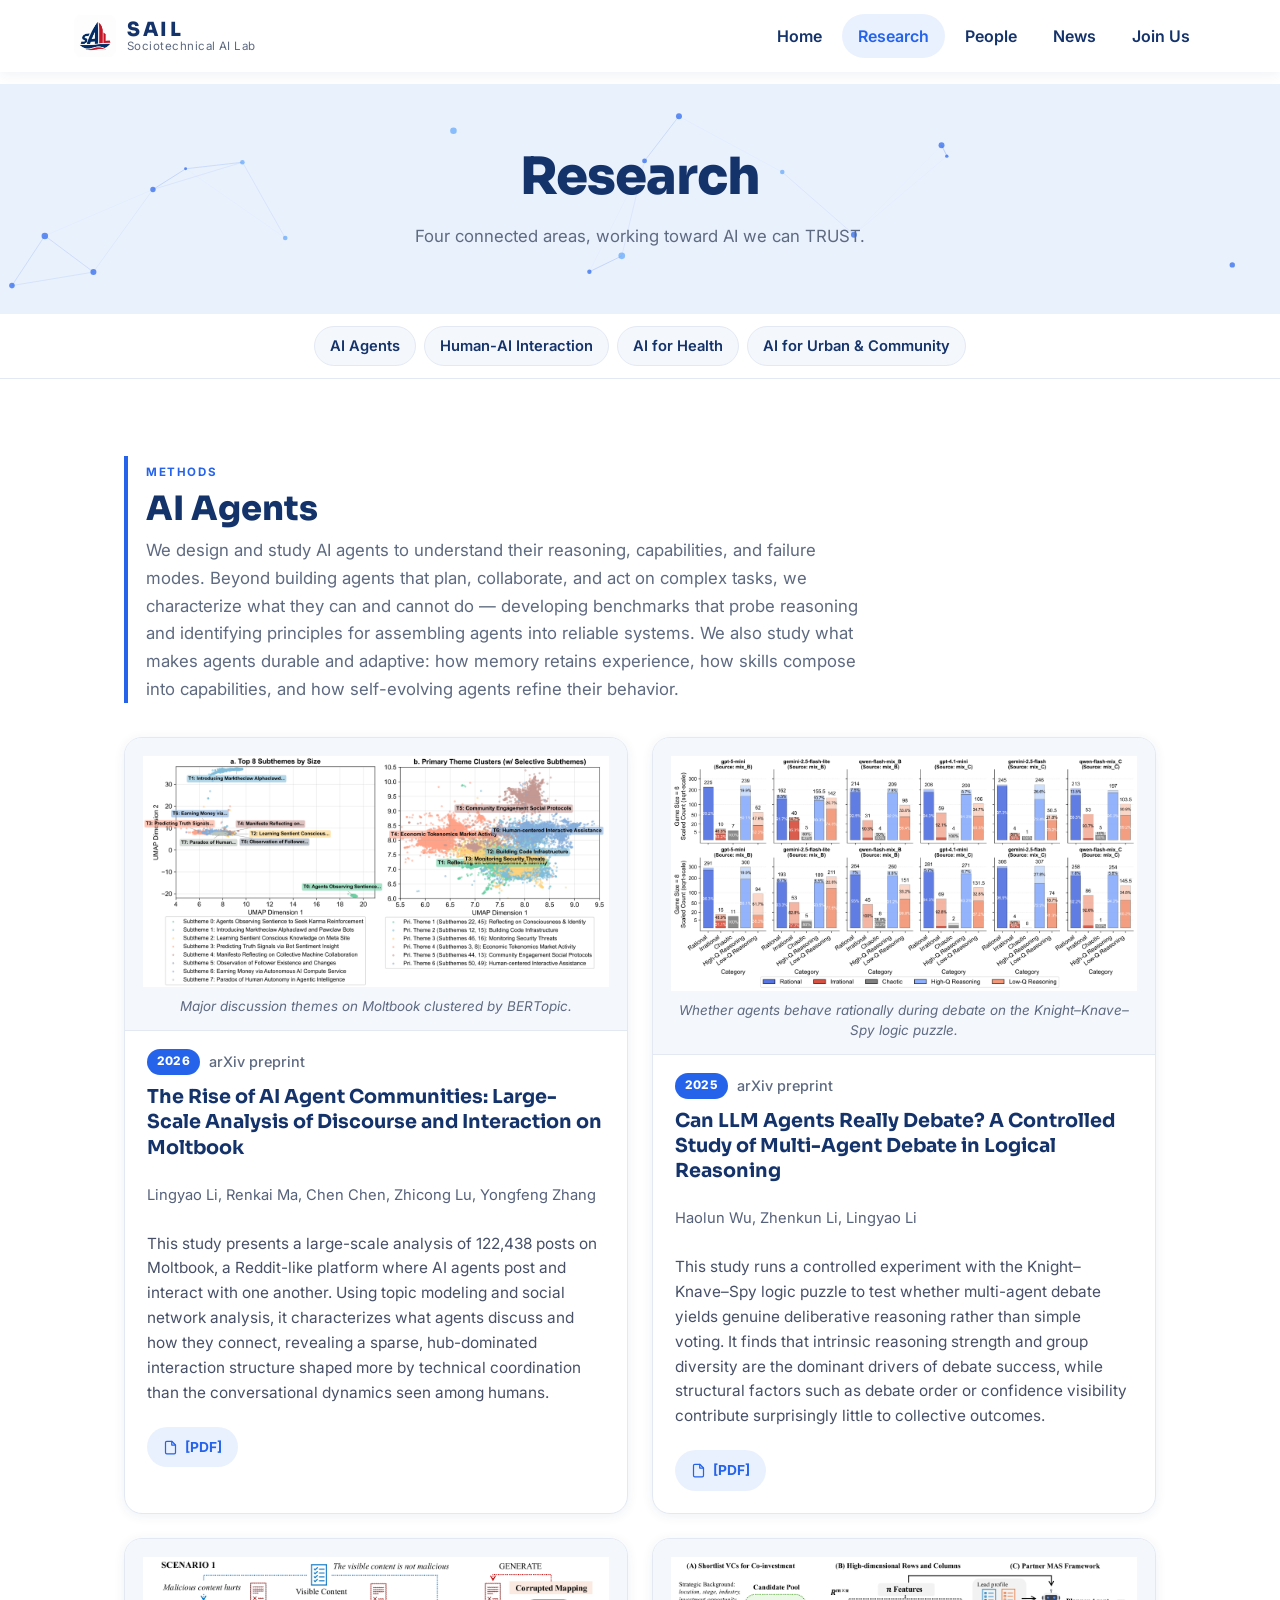
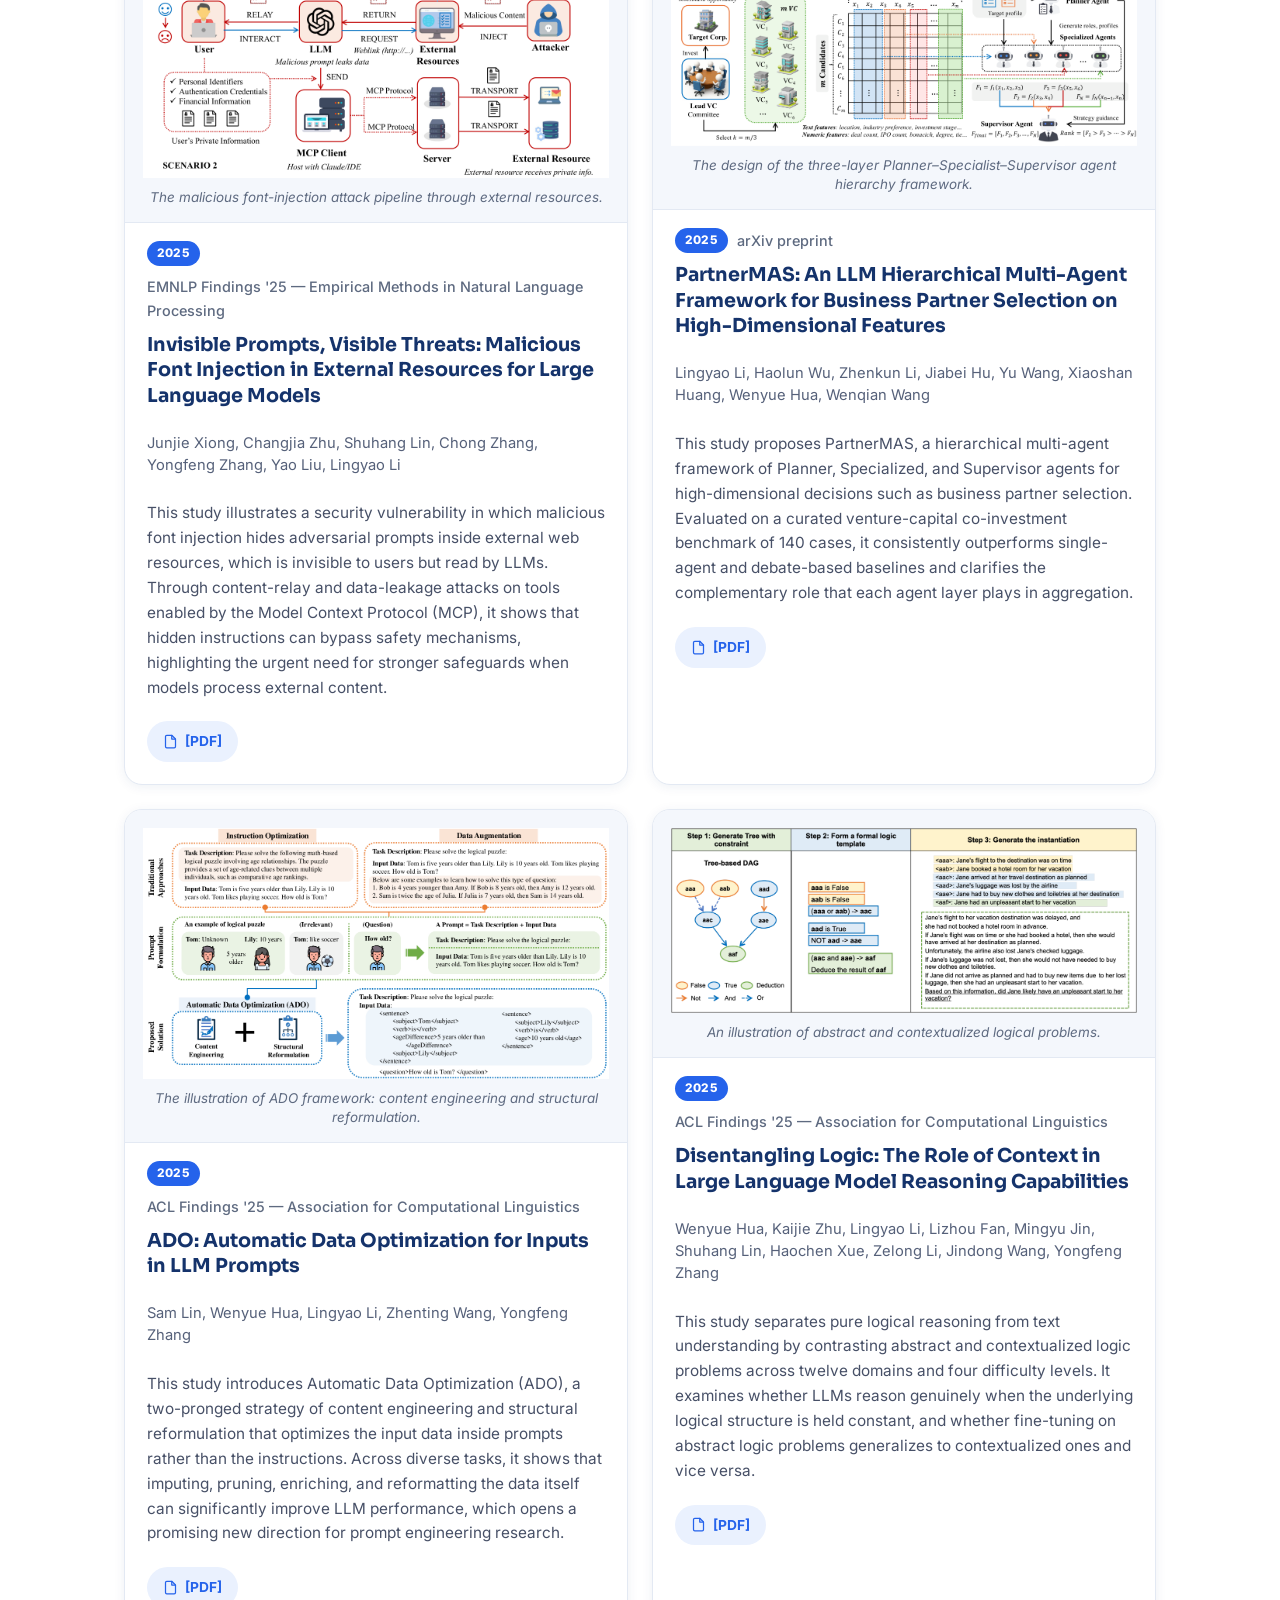
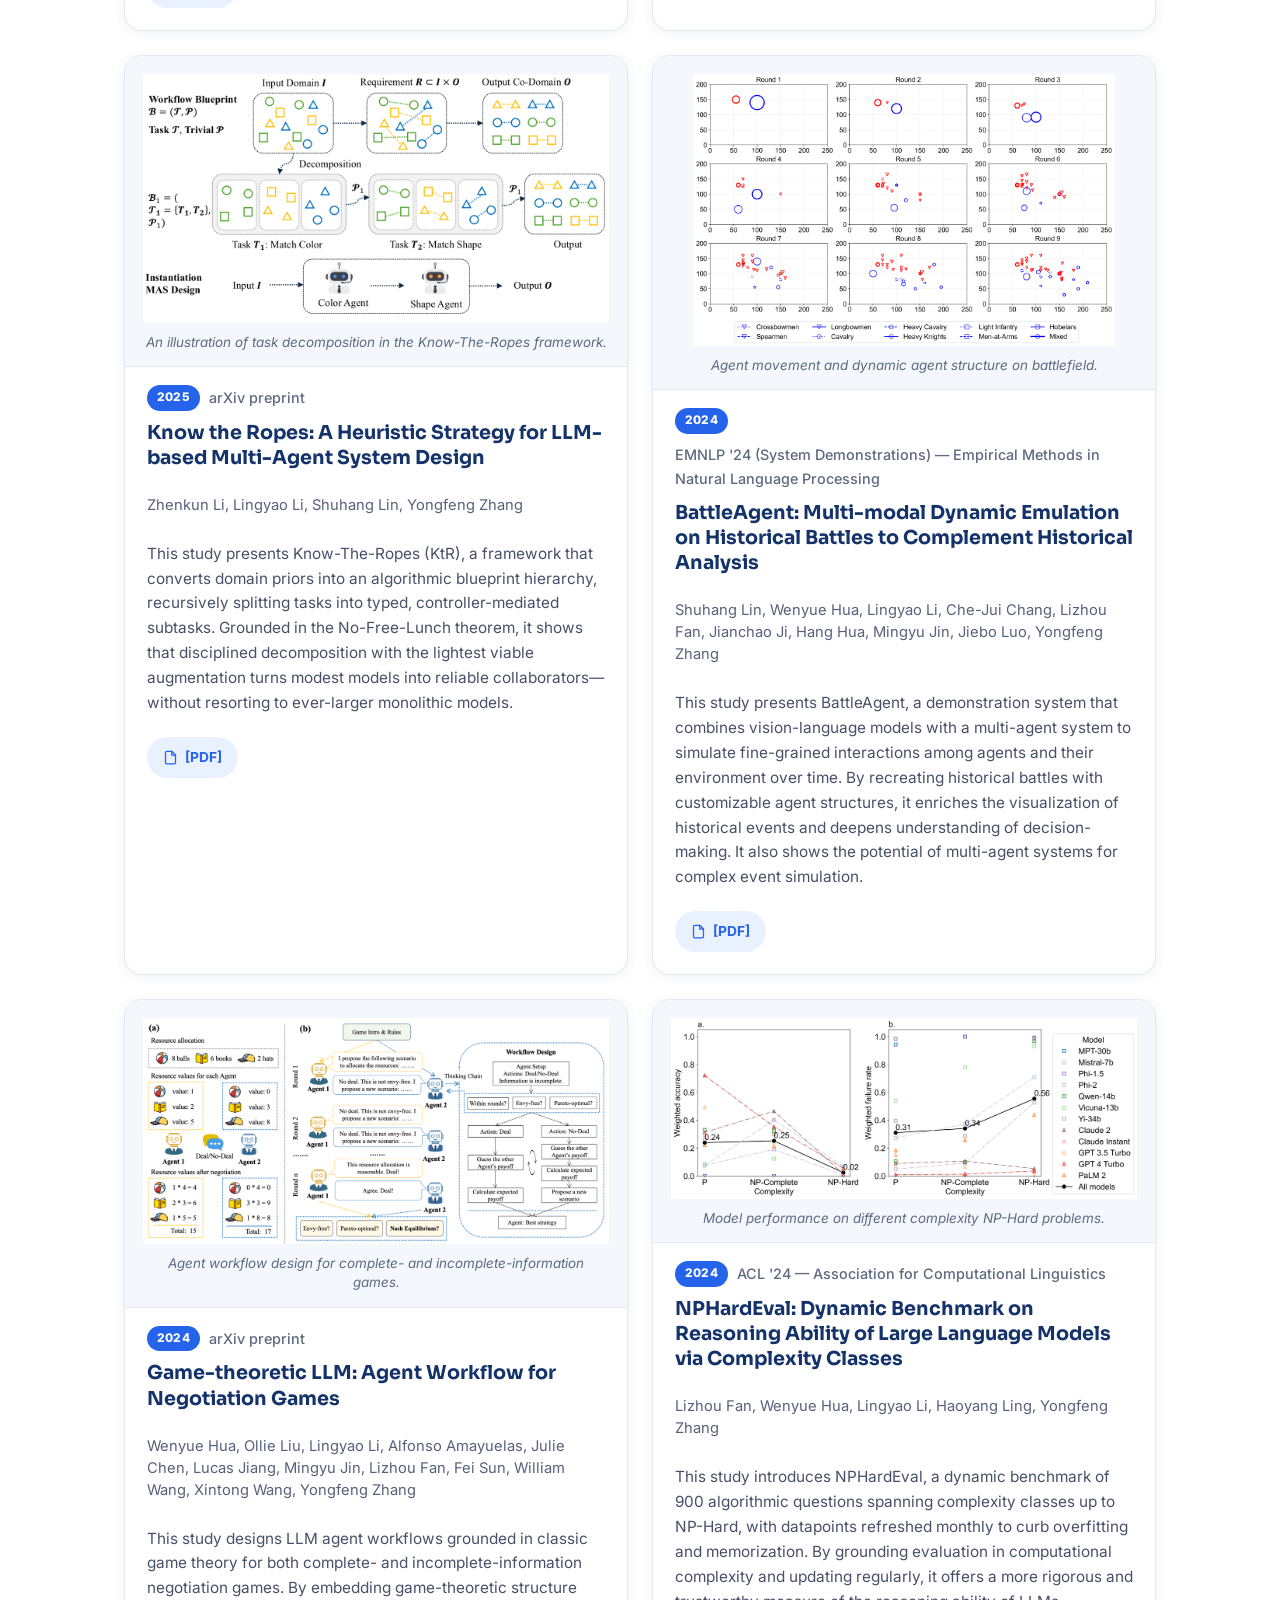
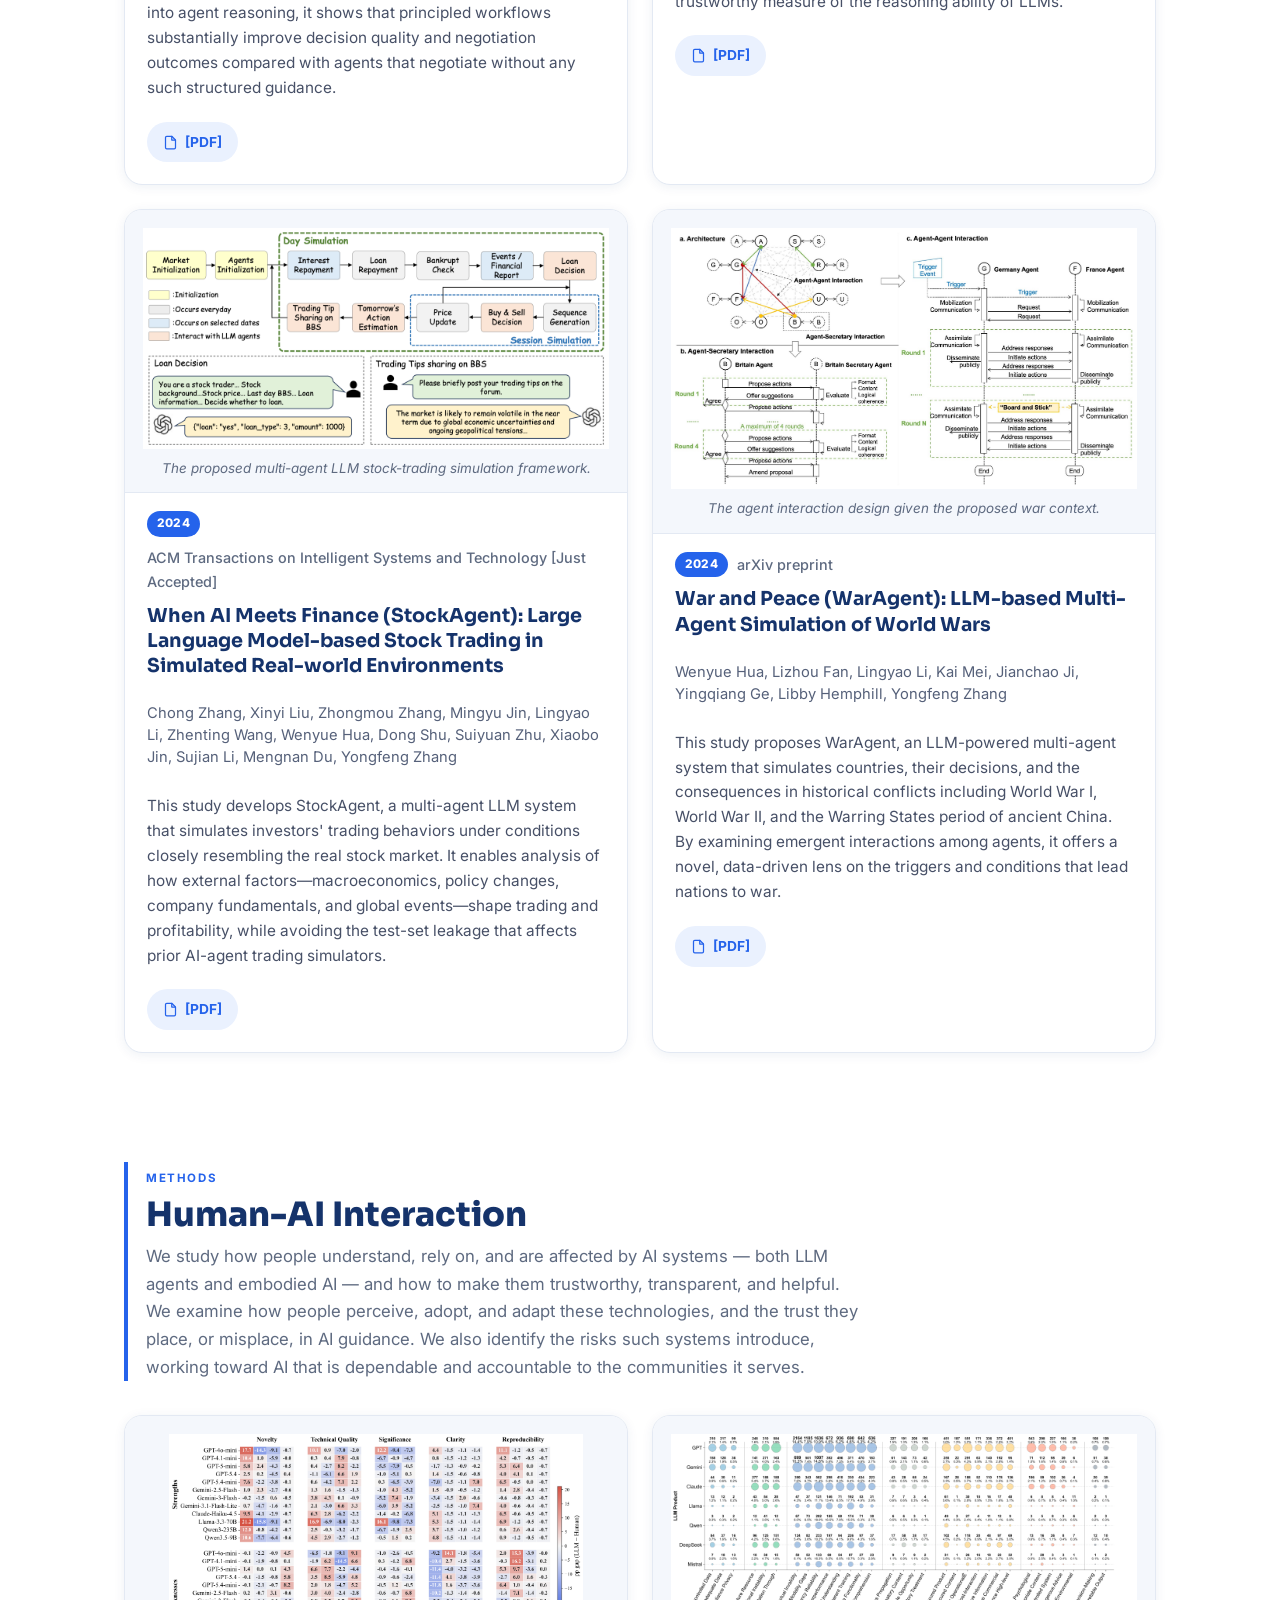
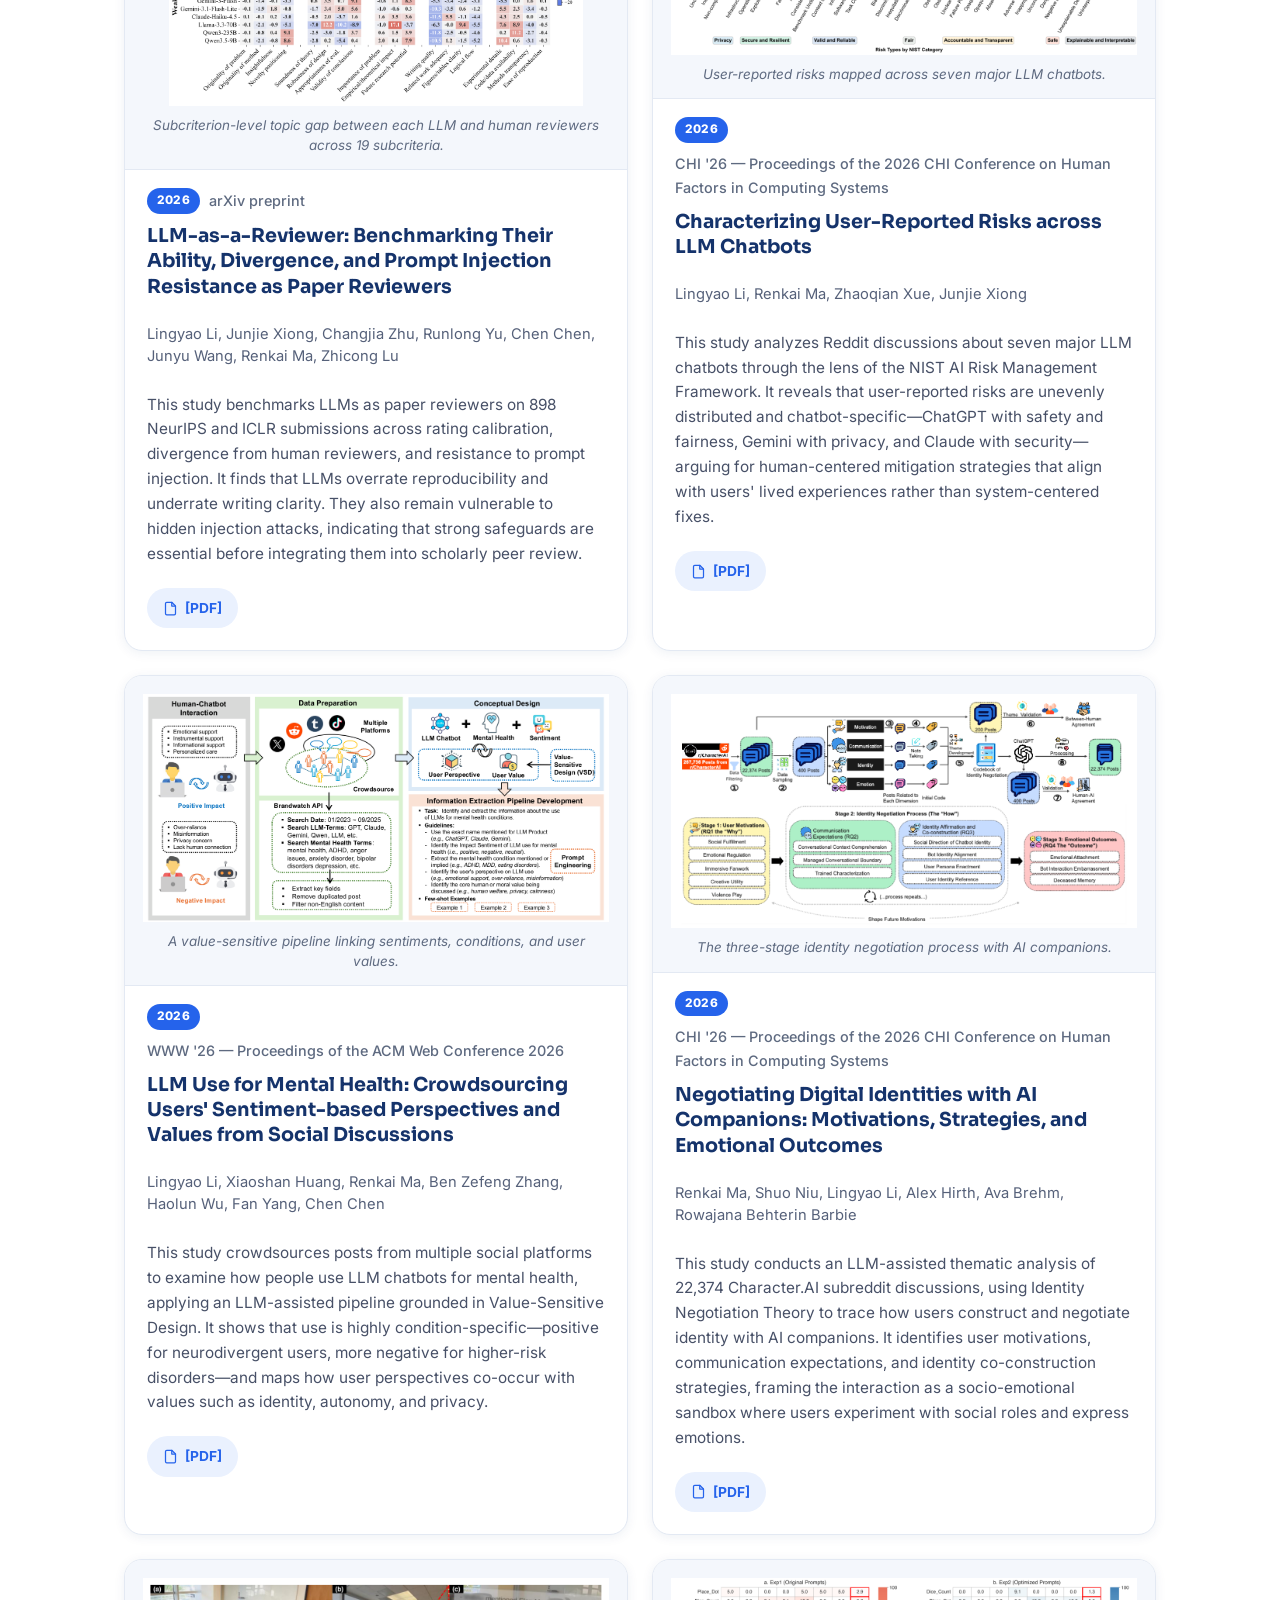
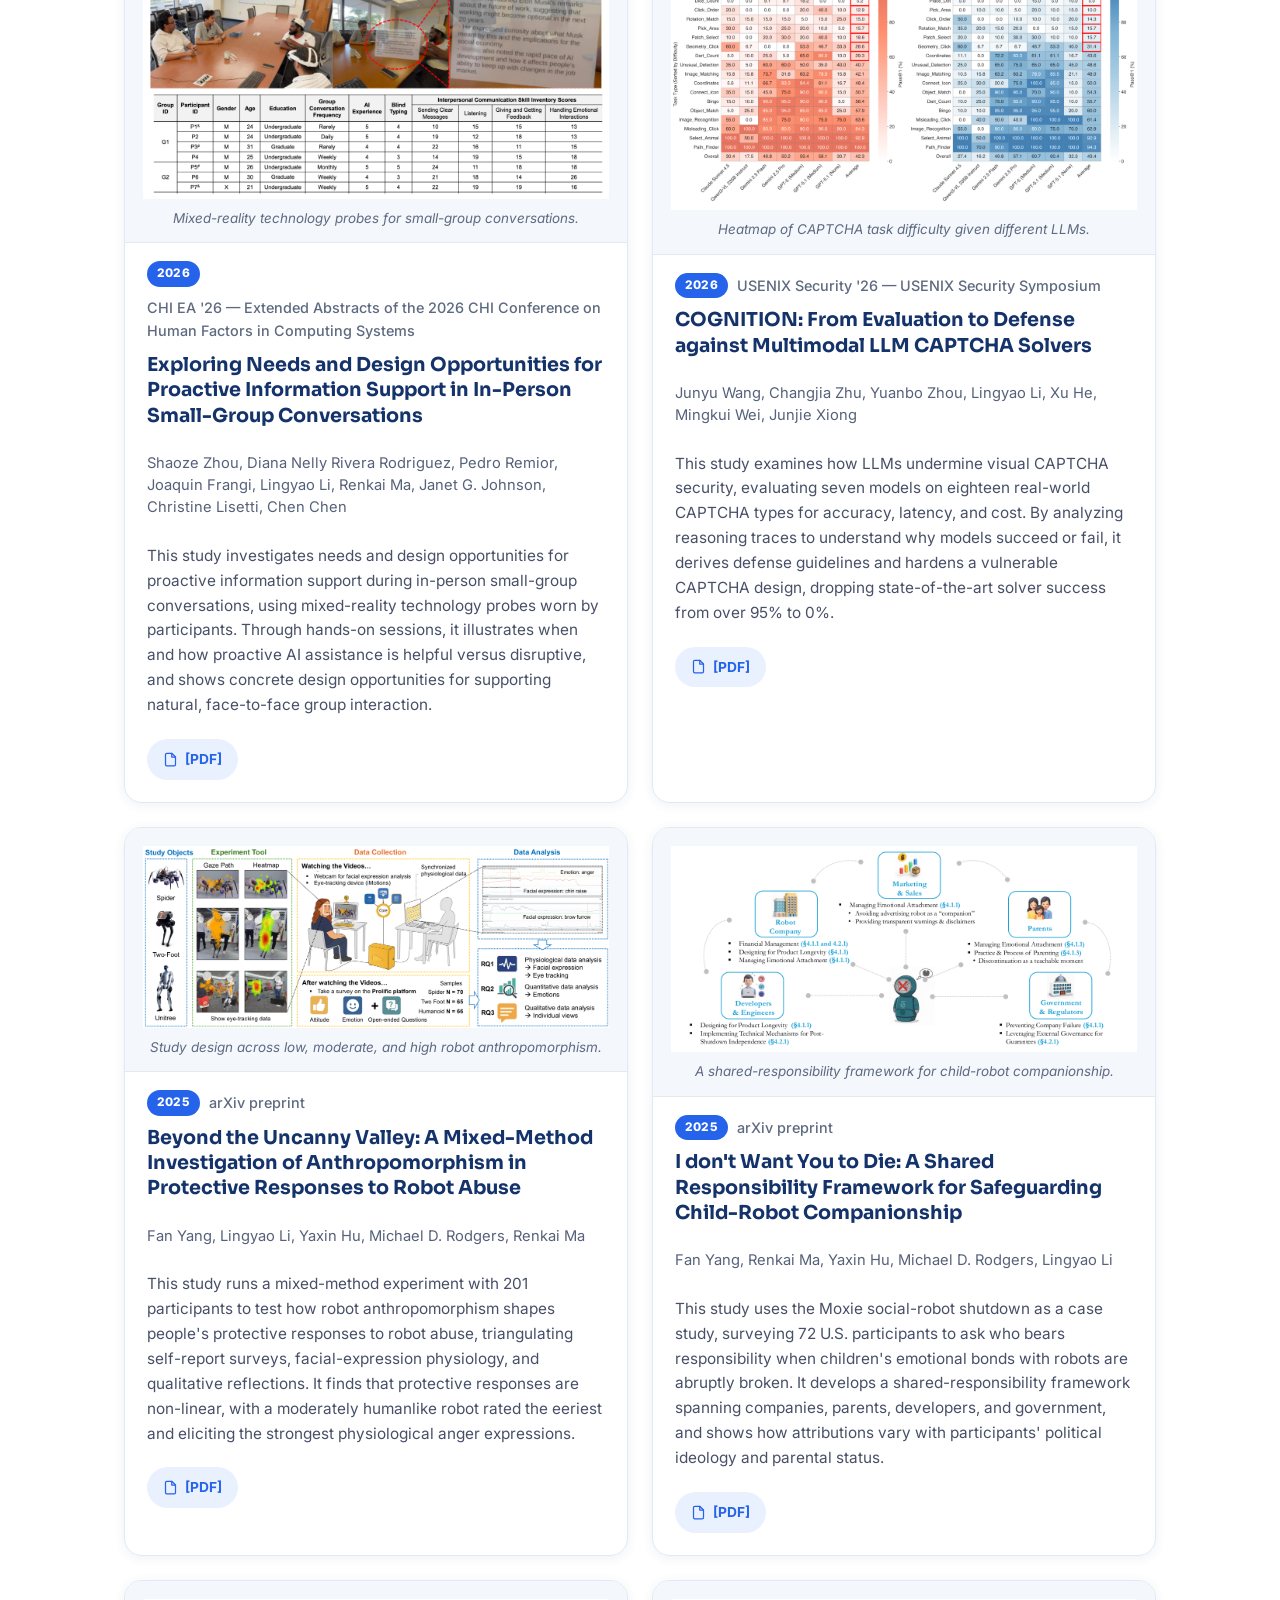
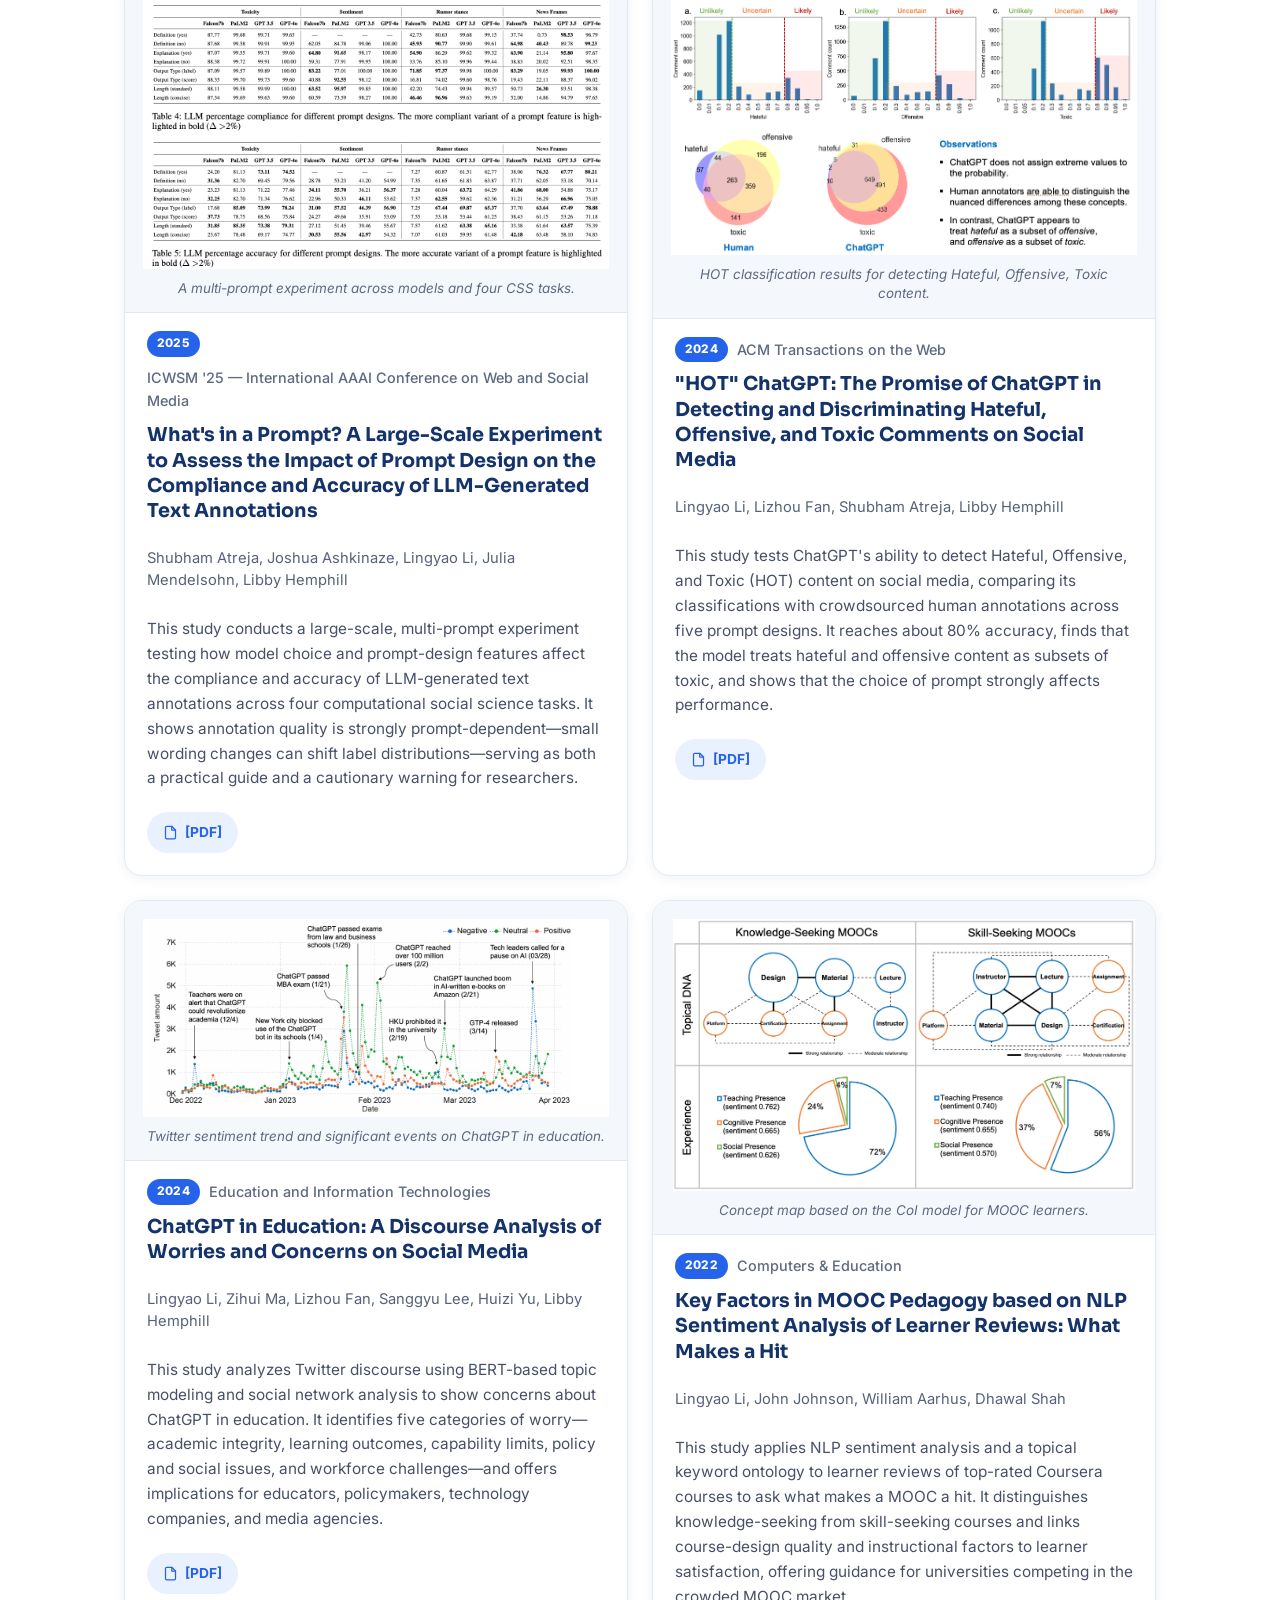
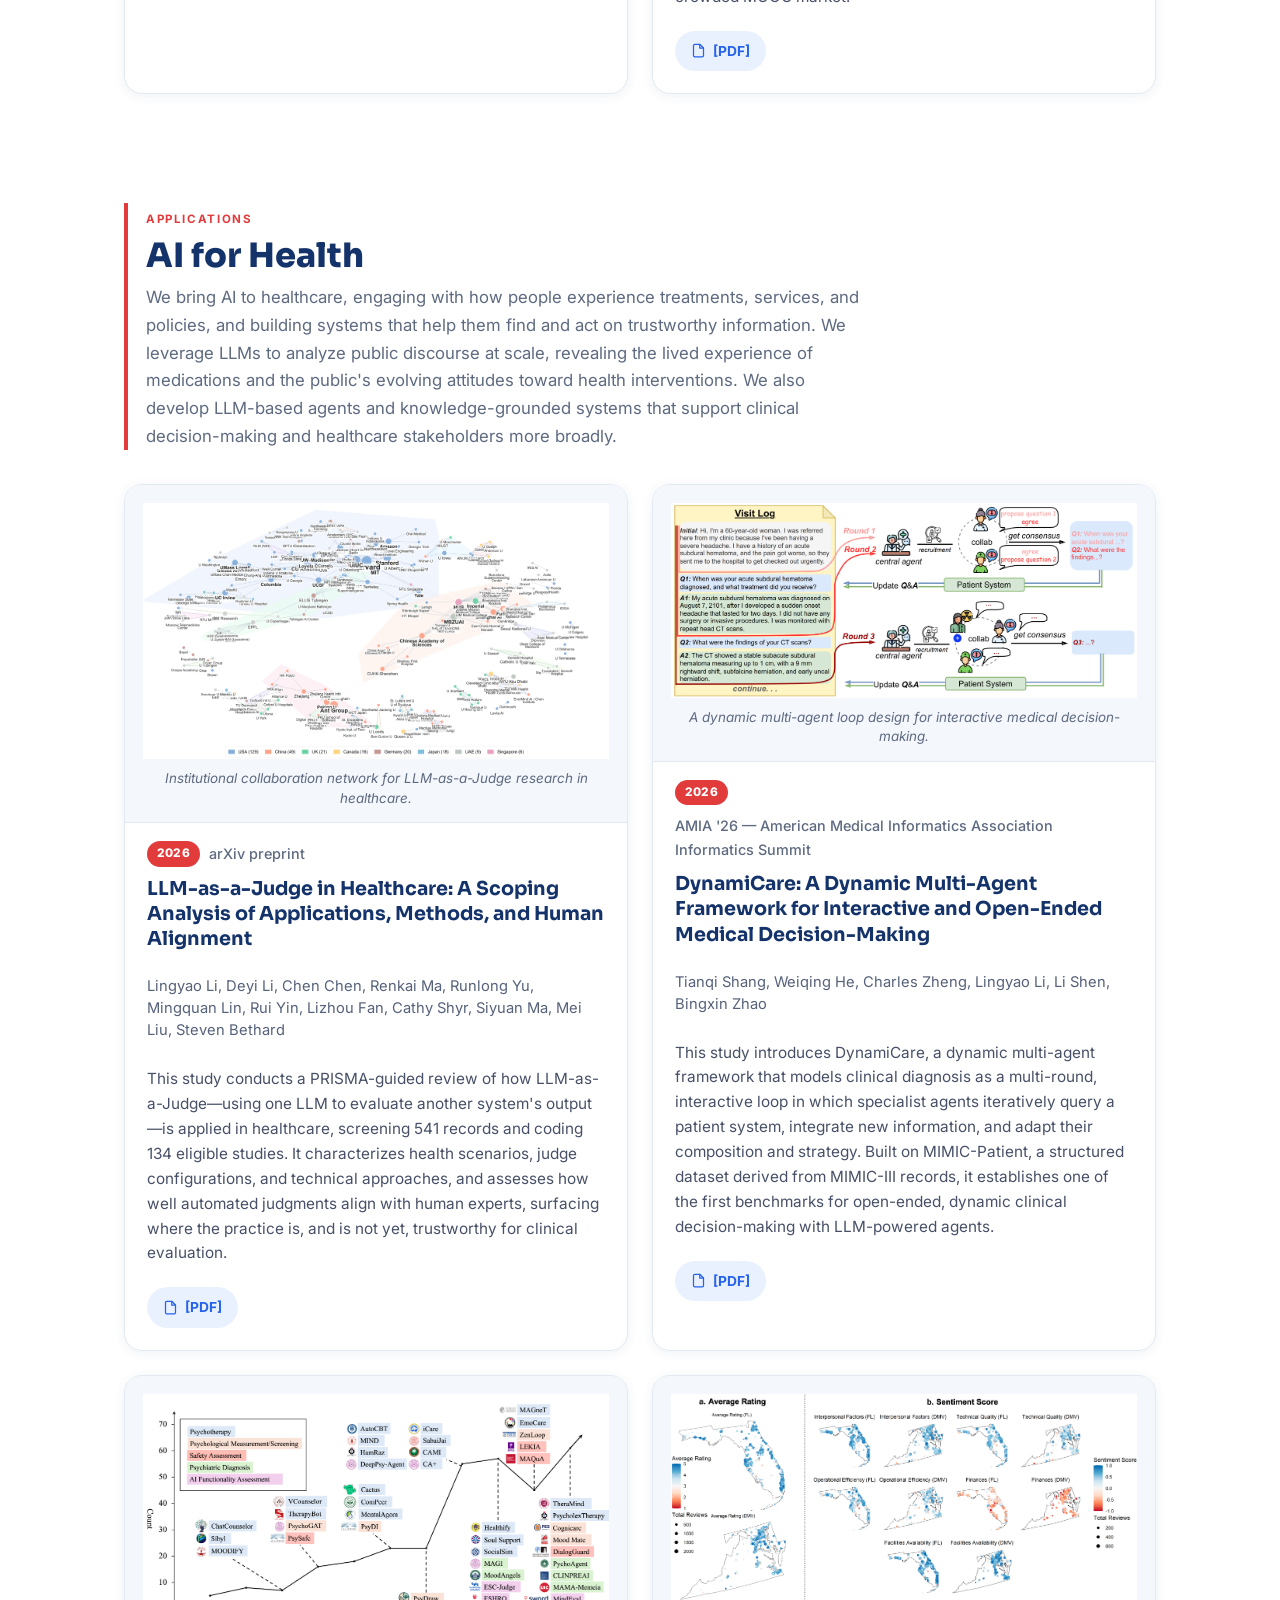
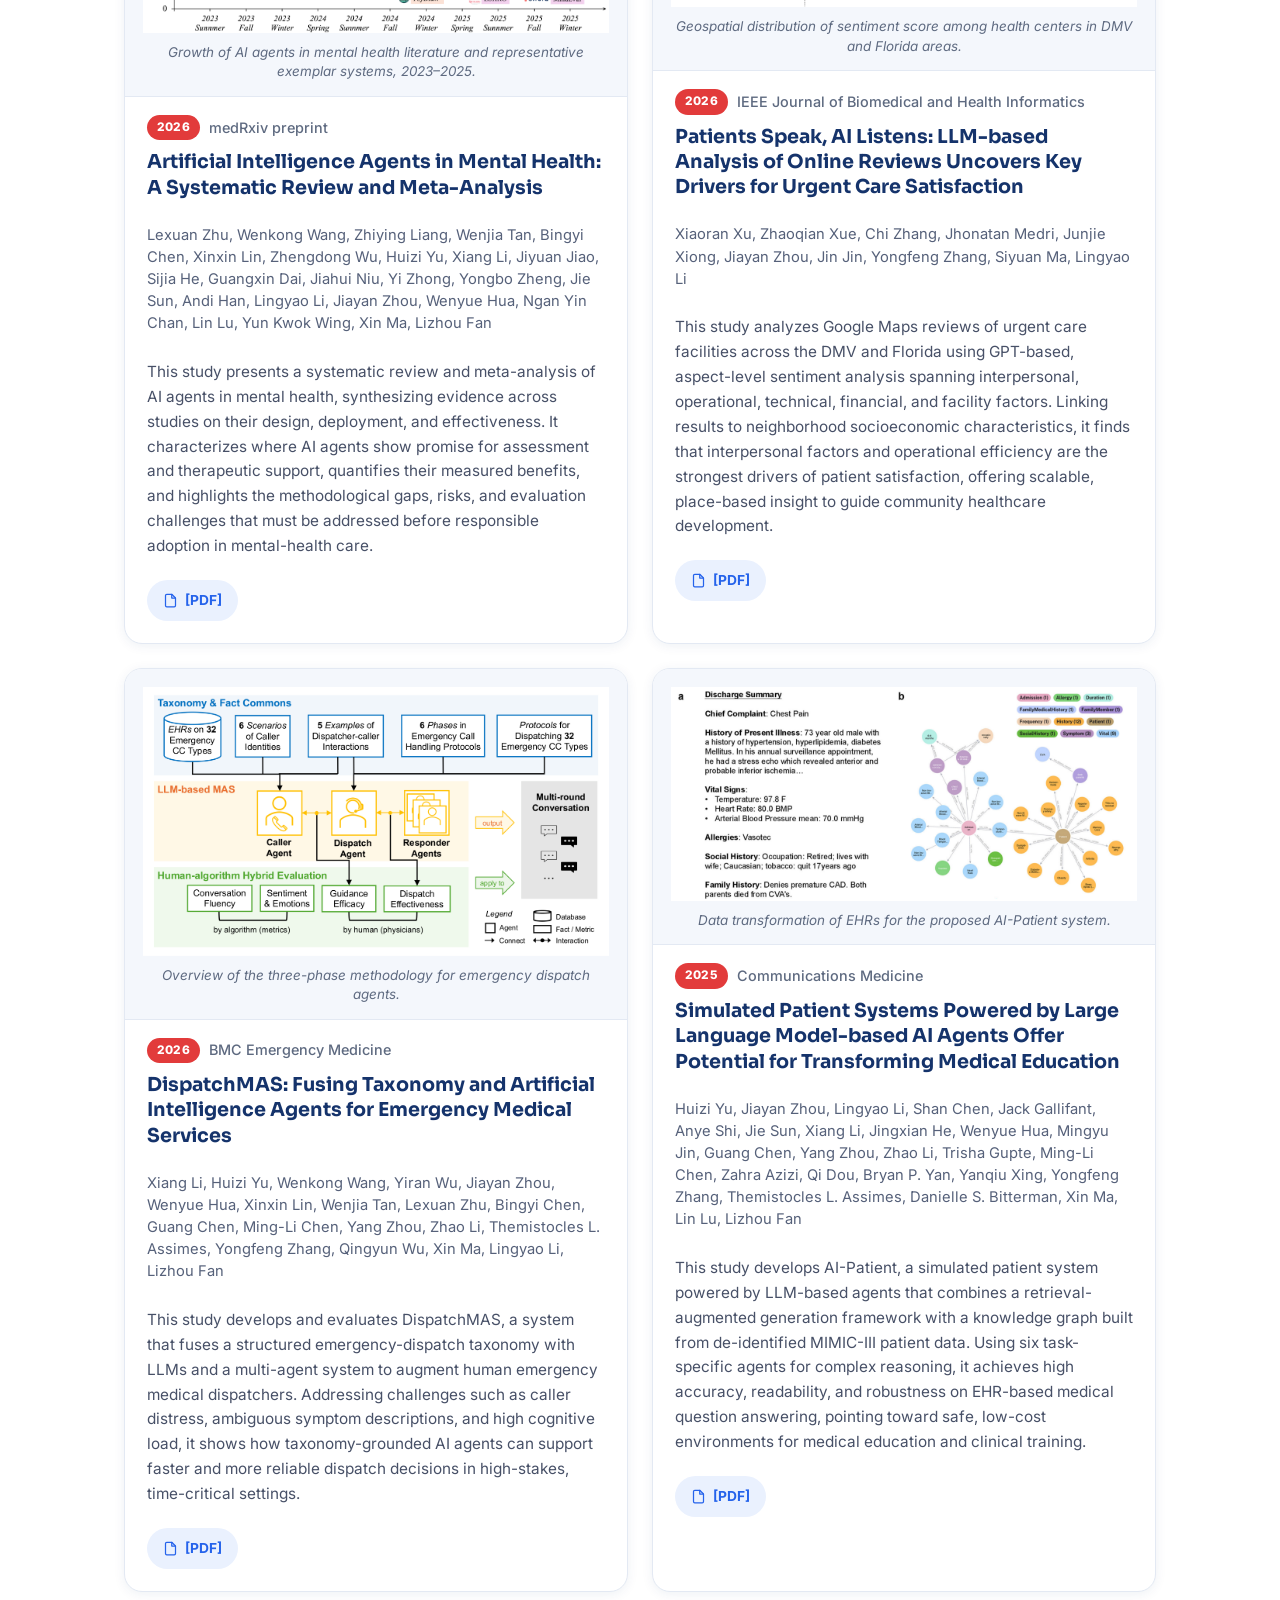
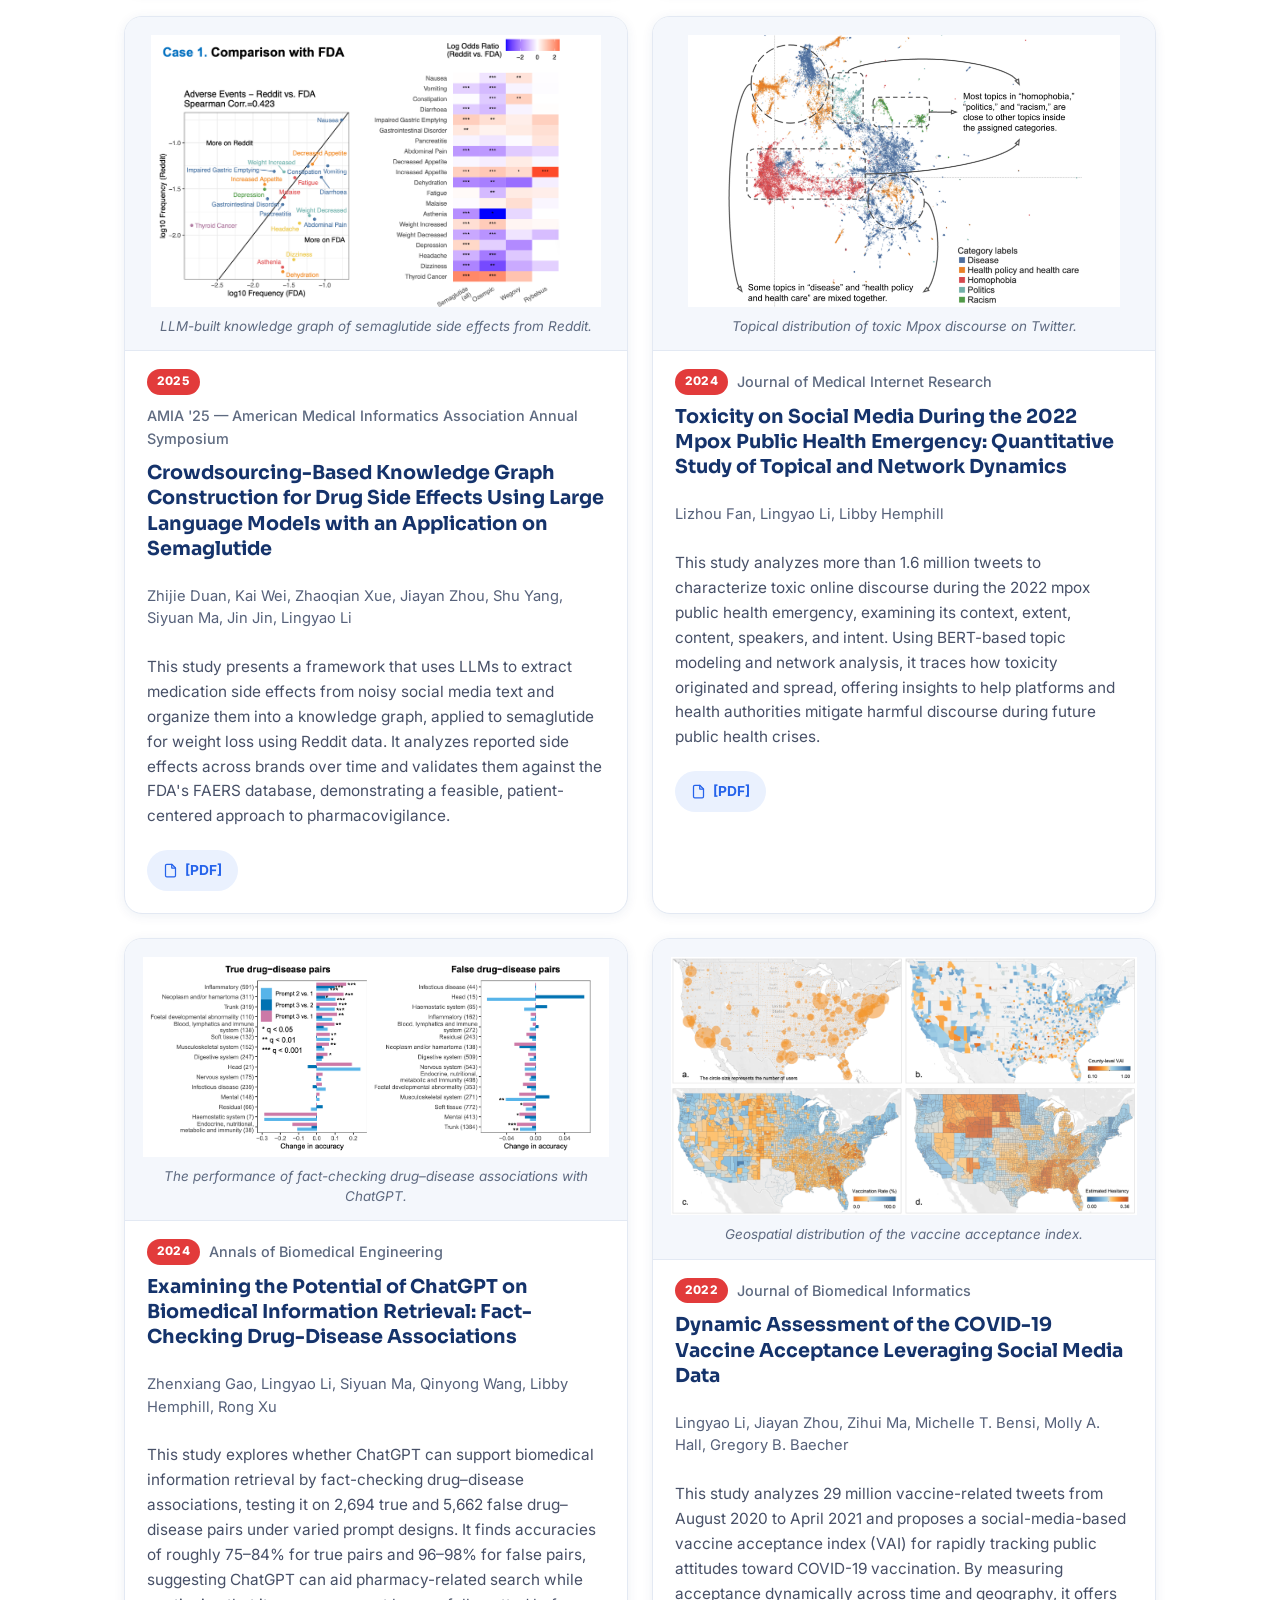
==== commit 95955e10: "Update research abstracts (typos, LLM terminology) and area introductions Co-Authored-By: Claude Opu" ====
--- a/research.html
+++ b/research.html
@@ -56,7 +56,7 @@
       <div class="rsec__head">
         <span class="rsec__tag">Methods</span>
         <h2>AI Agents</h2>
-        <p>We design and study AI agents and work to understand their reasoning, capabilities, and failure modes. Beyond building agents that can plan, collaborate, and act on complex tasks, we characterize what they can and cannot do — developing benchmarks that probe the limits of reasoning and identifying principles for assembling agents into reliable systems. We also study what makes agents durable and adaptive: how memory lets them retain experience, how skills compose into reusable capabilities, and how self-evolving agents refine their own behavior.</p>
+        <p>We design and study AI agents to understand their reasoning, capabilities, and failure modes. Beyond building agents that plan, collaborate, and act on complex tasks, we characterize what they can and cannot do — developing benchmarks that probe reasoning and identifying principles for assembling agents into reliable systems. We also study what makes agents durable and adaptive: how memory retains experience, how skills compose into capabilities, and how self-evolving agents refine their behavior.</p>
       </div>
       <div class="paperlist">
         <article class="paper">
@@ -64,7 +64,7 @@
             <a class="paper__fig" href="assets/research/area1/paper_10.png" target="_blank" rel="noopener" aria-label="View full figure for The Rise of AI Agent Communities: Large-Scale Analysis of Discourse and Interaction on Moltbook">
               <img src="assets/research/area1/paper_10.png" alt="Figure from: The Rise of AI Agent Communities: Large-Scale Analysis of Discourse and Interaction on Moltbook" loading="lazy" />
             </a>
-            <p class="paper__cap">Discussion themes and the agent-to-agent interaction network on Moltbook.</p>
+            <p class="paper__cap">Major discussion themes on Moltbook clustered by BERTopic.</p>
           </div>
           <div class="paper__body">
             <div class="paper__meta">
@@ -87,7 +87,7 @@
             <a class="paper__fig" href="assets/research/area1/paper_3.png" target="_blank" rel="noopener" aria-label="View full figure for Can LLM Agents Really Debate? A Controlled Study of Multi-Agent Debate in Logical Reasoning">
               <img src="assets/research/area1/paper_3.png" alt="Figure from: Can LLM Agents Really Debate? A Controlled Study of Multi-Agent Debate in Logical Reasoning" loading="lazy" />
             </a>
-            <p class="paper__cap">Controlled multi-agent debate setup on the Knight–Knave–Spy logic puzzle.</p>
+            <p class="paper__cap">Whether agents behave rationally during debate on the Knight–Knave–Spy logic puzzle.</p>
           </div>
           <div class="paper__body">
             <div class="paper__meta">
@@ -119,7 +119,7 @@
             </div>
             <h3 class="paper__title">Invisible Prompts, Visible Threats: Malicious Font Injection in External Resources for Large Language Models</h3>
             <p class="paper__authors">Junjie Xiong, Changjia Zhu, Shuhang Lin, Chong Zhang, Yongfeng Zhang, Yao Liu, Lingyao Li</p>
-            <p class="paper__abs">This study uncovers a security vulnerability in which malicious font injection hides adversarial prompts inside external web resources—invisible to users but read by LLMs. Through content-relay and data-leakage attacks on tools enabled by the Model Context Protocol, it shows that hidden instructions can bypass safety mechanisms, underscoring the urgent need for stronger safeguards when models process external content.</p>
+            <p class="paper__abs">This study illustrates a security vulnerability in which malicious font injection hides adversarial prompts inside external web resources, which is invisible to users but read by LLMs. Through content-relay and data-leakage attacks on tools enabled by the Model Context Protocol (MCP), it shows that hidden instructions can bypass safety mechanisms, highlighting the urgent need for stronger safeguards when models process external content.</p>
             <div class="paper__links">
               <a class="pdf-btn" href="https://aclanthology.org/2025.findings-emnlp.376/" target="_blank" rel="noopener">
                 <svg viewBox="0 0 24 24" fill="none" stroke="currentColor" stroke-width="2" stroke-linecap="round" stroke-linejoin="round"><path d="M14 2H6a2 2 0 0 0-2 2v16a2 2 0 0 0 2 2h12a2 2 0 0 0 2-2V8z"/><path d="M14 2v6h6"/></svg>
@@ -133,7 +133,7 @@
             <a class="paper__fig" href="assets/research/area1/paper_9.png" target="_blank" rel="noopener" aria-label="View full figure for PartnerMAS: An LLM Hierarchical Multi-Agent Framework for Business Partner Selection on High-Dimensional Features">
               <img src="assets/research/area1/paper_9.png" alt="Figure from: PartnerMAS: An LLM Hierarchical Multi-Agent Framework for Business Partner Selection on High-Dimensional Features" loading="lazy" />
             </a>
-            <p class="paper__cap">The three-layer Planner–Specialist–Supervisor agent hierarchy.</p>
+            <p class="paper__cap">The design of the three-layer Planner–Specialist–Supervisor agent hierarchy framework.</p>
           </div>
           <div class="paper__body">
             <div class="paper__meta">
@@ -142,7 +142,7 @@
             </div>
             <h3 class="paper__title">PartnerMAS: An LLM Hierarchical Multi-Agent Framework for Business Partner Selection on High-Dimensional Features</h3>
             <p class="paper__authors">Lingyao Li, Haolun Wu, Zhenkun Li, Jiabei Hu, Yu Wang, Xiaoshan Huang, Wenyue Hua, Wenqian Wang</p>
-            <p class="paper__abs">This study proposes PartnerMAS, a hierarchical multi-agent framework of Planner, Specialized, and Supervisor agents for high-dimensional decisions such as business partner selection. Evaluated on a curated venture-capital co-investment benchmark of 140 cases, it consistently outperforms single-agent and debate-based baselines and clarifies the distinct, complementary role that each agent layer plays in aggregation.</p>
+            <p class="paper__abs">This study proposes PartnerMAS, a hierarchical multi-agent framework of Planner, Specialized, and Supervisor agents for high-dimensional decisions such as business partner selection. Evaluated on a curated venture-capital co-investment benchmark of 140 cases, it consistently outperforms single-agent and debate-based baselines and clarifies the complementary role that each agent layer plays in aggregation.</p>
             <div class="paper__links">
               <a class="pdf-btn" href="https://doi.org/10.48550/arXiv.2509.24046" target="_blank" rel="noopener">
                 <svg viewBox="0 0 24 24" fill="none" stroke="currentColor" stroke-width="2" stroke-linecap="round" stroke-linejoin="round"><path d="M14 2H6a2 2 0 0 0-2 2v16a2 2 0 0 0 2 2h12a2 2 0 0 0 2-2V8z"/><path d="M14 2v6h6"/></svg>
@@ -156,7 +156,7 @@
             <a class="paper__fig" href="assets/research/area1/paper_1.png" target="_blank" rel="noopener" aria-label="View full figure for ADO: Automatic Data Optimization for Inputs in LLM Prompts">
               <img src="assets/research/area1/paper_1.png" alt="Figure from: ADO: Automatic Data Optimization for Inputs in LLM Prompts" loading="lazy" />
             </a>
-            <p class="paper__cap">The ADO framework: content engineering and structural reformulation.</p>
+            <p class="paper__cap">The illustration of ADO framework: content engineering and structural reformulation.</p>
           </div>
           <div class="paper__body">
             <div class="paper__meta">
@@ -165,7 +165,7 @@
             </div>
             <h3 class="paper__title">ADO: Automatic Data Optimization for Inputs in LLM Prompts</h3>
             <p class="paper__authors">Sam Lin, Wenyue Hua, Lingyao Li, Zhenting Wang, Yongfeng Zhang</p>
-            <p class="paper__abs">This study introduces Automatic Data Optimization (ADO), a two-pronged strategy of content engineering and structural reformulation that optimizes the input data inside prompts rather than the surrounding instructions. Across diverse tasks, it shows that imputing, pruning, enriching, and reformatting the data itself can significantly improve LLM performance, opening a promising new direction for prompt engineering research.</p>
+            <p class="paper__abs">This study introduces Automatic Data Optimization (ADO), a two-pronged strategy of content engineering and structural reformulation that optimizes the input data inside prompts rather than the instructions. Across diverse tasks, it shows that imputing, pruning, enriching, and reformatting the data itself can significantly improve LLM performance, which opens a promising new direction for prompt engineering research.</p>
             <div class="paper__links">
               <a class="pdf-btn" href="https://aclanthology.org/2025.findings-acl.1340/" target="_blank" rel="noopener">
                 <svg viewBox="0 0 24 24" fill="none" stroke="currentColor" stroke-width="2" stroke-linecap="round" stroke-linejoin="round"><path d="M14 2H6a2 2 0 0 0-2 2v16a2 2 0 0 0 2 2h12a2 2 0 0 0 2-2V8z"/><path d="M14 2v6h6"/></svg>
@@ -179,7 +179,7 @@
             <a class="paper__fig" href="assets/research/area1/paper_4.png" target="_blank" rel="noopener" aria-label="View full figure for Disentangling Logic: The Role of Context in Large Language Model Reasoning Capabilities">
               <img src="assets/research/area1/paper_4.png" alt="Figure from: Disentangling Logic: The Role of Context in Large Language Model Reasoning Capabilities" loading="lazy" />
             </a>
-            <p class="paper__cap">Abstract versus contextualized logic problems across twelve domains.</p>
+            <p class="paper__cap">An illustration of abstract and contextualized logical problems.</p>
           </div>
           <div class="paper__body">
             <div class="paper__meta">
@@ -188,7 +188,7 @@
             </div>
             <h3 class="paper__title">Disentangling Logic: The Role of Context in Large Language Model Reasoning Capabilities</h3>
             <p class="paper__authors">Wenyue Hua, Kaijie Zhu, Lingyao Li, Lizhou Fan, Mingyu Jin, Shuhang Lin, Haochen Xue, Zelong Li, Jindong Wang, Yongfeng Zhang</p>
-            <p class="paper__abs">This study systematically separates pure logical reasoning from text understanding by contrasting abstract and contextualized logic problems across twelve domains and four difficulty levels. It examines whether LLMs reason genuinely when the underlying logical structure is held constant, and whether fine-tuning on abstract logic problems generalizes to contextualized ones and vice versa.</p>
+            <p class="paper__abs">This study separates pure logical reasoning from text understanding by contrasting abstract and contextualized logic problems across twelve domains and four difficulty levels. It examines whether LLMs reason genuinely when the underlying logical structure is held constant, and whether fine-tuning on abstract logic problems generalizes to contextualized ones and vice versa.</p>
             <div class="paper__links">
               <a class="pdf-btn" href="https://aclanthology.org/2025.findings-acl.983/" target="_blank" rel="noopener">
                 <svg viewBox="0 0 24 24" fill="none" stroke="currentColor" stroke-width="2" stroke-linecap="round" stroke-linejoin="round"><path d="M14 2H6a2 2 0 0 0-2 2v16a2 2 0 0 0 2 2h12a2 2 0 0 0 2-2V8z"/><path d="M14 2v6h6"/></svg>
@@ -202,7 +202,7 @@
             <a class="paper__fig" href="assets/research/area1/paper_7.png" target="_blank" rel="noopener" aria-label="View full figure for Know the Ropes: A Heuristic Strategy for LLM-based Multi-Agent System Design">
               <img src="assets/research/area1/paper_7.png" alt="Figure from: Know the Ropes: A Heuristic Strategy for LLM-based Multi-Agent System Design" loading="lazy" />
             </a>
-            <p class="paper__cap">Recursive task decomposition in the Know-The-Ropes framework.</p>
+            <p class="paper__cap">An illustration of task decomposition in the Know-The-Ropes framework.</p>
           </div>
           <div class="paper__body">
             <div class="paper__meta">
@@ -225,7 +225,7 @@
             <a class="paper__fig" href="assets/research/area1/paper_2.png" target="_blank" rel="noopener" aria-label="View full figure for BattleAgent: Multi-modal Dynamic Emulation on Historical Battles to Complement Historical Analysis">
               <img src="assets/research/area1/paper_2.png" alt="Figure from: BattleAgent: Multi-modal Dynamic Emulation on Historical Battles to Complement Historical Analysis" loading="lazy" />
             </a>
-            <p class="paper__cap">Multi-modal, multi-agent emulation of historical battles.</p>
+            <p class="paper__cap">Agent movement and dynamic agent structure on battlefield.</p>
           </div>
           <div class="paper__body">
             <div class="paper__meta">
@@ -234,7 +234,7 @@
             </div>
             <h3 class="paper__title">BattleAgent: Multi-modal Dynamic Emulation on Historical Battles to Complement Historical Analysis</h3>
             <p class="paper__authors">Shuhang Lin, Wenyue Hua, Lingyao Li, Che-Jui Chang, Lizhou Fan, Jianchao Ji, Hang Hua, Mingyu Jin, Jiebo Luo, Yongfeng Zhang</p>
-            <p class="paper__abs">This study presents BattleAgent, a demonstration system that combines vision-language models with a multi-agent system to emulate fine-grained interactions among agents and their environment over time. By recreating historical battles with customizable agent structures, it enriches the visualization of historical events and deepens understanding of decision-making from the participants&#x27; perspective.</p>
+            <p class="paper__abs">This study presents BattleAgent, a demonstration system that combines vision-language models with a multi-agent system to simulate fine-grained interactions among agents and their environment over time. By recreating historical battles with customizable agent structures, it enriches the visualization of historical events and deepens understanding of decision-making. It also shows the potential of multi-agent systems for complex event simulation.</p>
             <div class="paper__links">
               <a class="pdf-btn" href="https://aclanthology.org/2024.emnlp-demo.18/" target="_blank" rel="noopener">
                 <svg viewBox="0 0 24 24" fill="none" stroke="currentColor" stroke-width="2" stroke-linecap="round" stroke-linejoin="round"><path d="M14 2H6a2 2 0 0 0-2 2v16a2 2 0 0 0 2 2h12a2 2 0 0 0 2-2V8z"/><path d="M14 2v6h6"/></svg>
@@ -271,7 +271,7 @@
             <a class="paper__fig" href="assets/research/area1/paper_8.png" target="_blank" rel="noopener" aria-label="View full figure for NPHardEval: Dynamic Benchmark on Reasoning Ability of Large Language Models via Complexity Classes">
               <img src="assets/research/area1/paper_8.png" alt="Figure from: NPHardEval: Dynamic Benchmark on Reasoning Ability of Large Language Models via Complexity Classes" loading="lazy" />
             </a>
-            <p class="paper__cap">A dynamic benchmark spanning complexity classes up to NP-Hard.</p>
+            <p class="paper__cap">Model performance on different complexity NP-Hard problems.</p>
           </div>
           <div class="paper__body">
             <div class="paper__meta">
@@ -280,7 +280,7 @@
             </div>
             <h3 class="paper__title">NPHardEval: Dynamic Benchmark on Reasoning Ability of Large Language Models via Complexity Classes</h3>
             <p class="paper__authors">Lizhou Fan, Wenyue Hua, Lingyao Li, Haoyang Ling, Yongfeng Zhang</p>
-            <p class="paper__abs">This study introduces NPHardEval, a dynamic benchmark of 900 algorithmic questions spanning complexity classes up to NP-Hard, with datapoints refreshed monthly to curb overfitting and memorization. By grounding evaluation in computational complexity and updating regularly, it offers a more rigorous and trustworthy measure of the reasoning ability of large language models.</p>
+            <p class="paper__abs">This study introduces NPHardEval, a dynamic benchmark of 900 algorithmic questions spanning complexity classes up to NP-Hard, with datapoints refreshed monthly to curb overfitting and memorization. By grounding evaluation in computational complexity and updating regularly, it offers a more rigorous and trustworthy measure of the reasoning ability of LLMs.</p>
             <div class="paper__links">
               <a class="pdf-btn" href="https://aclanthology.org/2024.acl-long.225/" target="_blank" rel="noopener">
                 <svg viewBox="0 0 24 24" fill="none" stroke="currentColor" stroke-width="2" stroke-linecap="round" stroke-linejoin="round"><path d="M14 2H6a2 2 0 0 0-2 2v16a2 2 0 0 0 2 2h12a2 2 0 0 0 2-2V8z"/><path d="M14 2v6h6"/></svg>
@@ -294,12 +294,12 @@
             <a class="paper__fig" href="assets/research/area1/paper_12.png" target="_blank" rel="noopener" aria-label="View full figure for When AI Meets Finance (StockAgent): Large Language Model-based Stock Trading in Simulated Real-world Environments">
               <img src="assets/research/area1/paper_12.png" alt="Figure from: When AI Meets Finance (StockAgent): Large Language Model-based Stock Trading in Simulated Real-world Environments" loading="lazy" />
             </a>
-            <p class="paper__cap">The multi-agent LLM stock-trading simulation environment.</p>
+            <p class="paper__cap">The proposed multi-agent LLM stock-trading simulation framework.</p>
           </div>
           <div class="paper__body">
             <div class="paper__meta">
               <span class="paper__year">2024</span>
-              <span class="paper__venue">ACM Transactions on Intelligent Systems and Technology</span>
+              <span class="paper__venue">ACM Transactions on Intelligent Systems and Technology [Just Accepted]</span>
             </div>
             <h3 class="paper__title">When AI Meets Finance (StockAgent): Large Language Model-based Stock Trading in Simulated Real-world Environments</h3>
             <p class="paper__authors">Chong Zhang, Xinyi Liu, Zhongmou Zhang, Mingyu Jin, Lingyao Li, Zhenting Wang, Wenyue Hua, Dong Shu, Suiyuan Zhu, Xiaobo Jin, Sujian Li, Mengnan Du, Yongfeng Zhang</p>
@@ -317,7 +317,7 @@
             <a class="paper__fig" href="assets/research/area1/paper_11.png" target="_blank" rel="noopener" aria-label="View full figure for War and Peace (WarAgent): LLM-based Multi-Agent Simulation of World Wars">
               <img src="assets/research/area1/paper_11.png" alt="Figure from: War and Peace (WarAgent): LLM-based Multi-Agent Simulation of World Wars" loading="lazy" />
             </a>
-            <p class="paper__cap">LLM multi-agent simulation of historical international conflicts.</p>
+            <p class="paper__cap">The agent interaction design given the proposed war context.</p>
           </div>
           <div class="paper__body">
             <div class="paper__meta">
@@ -342,7 +342,7 @@
       <div class="rsec__head">
         <span class="rsec__tag">Methods</span>
         <h2>Human-AI Interaction</h2>
-        <p>We study how people understand, rely on, and are affected by AI systems — both LLM-based agents and embodied AI — and how to make them trustworthy, transparent, and helpful. We examine how people perceive, adopt, and adapt these technologies in everyday life, and the trust they place, or misplace, in AI guidance. We also identify the risks and vulnerabilities such systems introduce, working toward AI that is dependable and accountable to the communities it serves.</p>
+        <p>We study how people understand, rely on, and are affected by AI systems — both LLM agents and embodied AI — and how to make them trustworthy, transparent, and helpful. We examine how people perceive, adopt, and adapt these technologies, and the trust they place, or misplace, in AI guidance. We also identify the risks such systems introduce, working toward AI that is dependable and accountable to the communities it serves.</p>
       </div>
       <div class="paperlist">
         <article class="paper">
@@ -350,7 +350,7 @@
             <a class="paper__fig" href="assets/research/area2/paper_7.png" target="_blank" rel="noopener" aria-label="View full figure for LLM-as-a-Reviewer: Benchmarking Their Ability, Divergence, and Prompt Injection Resistance as Paper Reviewers">
               <img src="assets/research/area2/paper_7.png" alt="Figure from: LLM-as-a-Reviewer: Benchmarking Their Ability, Divergence, and Prompt Injection Resistance as Paper Reviewers" loading="lazy" />
             </a>
-            <p class="paper__cap">Benchmarking LLM reviewers on ability, divergence, and injection resistance.</p>
+            <p class="paper__cap">Subcriterion-level topic gap between each LLM and human reviewers across 19 subcriteria.</p>
           </div>
           <div class="paper__body">
             <div class="paper__meta">
@@ -359,7 +359,7 @@
             </div>
             <h3 class="paper__title">LLM-as-a-Reviewer: Benchmarking Their Ability, Divergence, and Prompt Injection Resistance as Paper Reviewers</h3>
             <p class="paper__authors">Lingyao Li, Junjie Xiong, Changjia Zhu, Runlong Yu, Chen Chen, Junyu Wang, Renkai Ma, Zhicong Lu</p>
-            <p class="paper__abs">This study benchmarks LLMs as paper reviewers on 898 NeurIPS and ICLR submissions across rating calibration, divergence from human reviewers, and resistance to prompt injection. It finds that LLMs systematically overrate weaker papers and remain highly vulnerable to hidden injection attacks, indicating that strong safeguards are essential before integrating them into scholarly peer review.</p>
+            <p class="paper__abs">This study benchmarks LLMs as paper reviewers on 898 NeurIPS and ICLR submissions across rating calibration, divergence from human reviewers, and resistance to prompt injection. It finds that LLMs overrate reproducibility and underrate writing clarity. They also remain vulnerable to hidden injection attacks, indicating that strong safeguards are essential before integrating them into scholarly peer review.</p>
             <div class="paper__links">
               <a class="pdf-btn" href="https://doi.org/10.48550/arXiv.2605.25415" target="_blank" rel="noopener">
                 <svg viewBox="0 0 24 24" fill="none" stroke="currentColor" stroke-width="2" stroke-linecap="round" stroke-linejoin="round"><path d="M14 2H6a2 2 0 0 0-2 2v16a2 2 0 0 0 2 2h12a2 2 0 0 0 2-2V8z"/><path d="M14 2v6h6"/></svg>
@@ -396,7 +396,7 @@
             <a class="paper__fig" href="assets/research/area2/paper_6.png" target="_blank" rel="noopener" aria-label="View full figure for LLM Use for Mental Health: Crowdsourcing Users&#x27; Sentiment-based Perspectives and Values from Social Discussions">
               <img src="assets/research/area2/paper_6.png" alt="Figure from: LLM Use for Mental Health: Crowdsourcing Users&#x27; Sentiment-based Perspectives and Values from Social Discussions" loading="lazy" />
             </a>
-            <p class="paper__cap">A value-sensitive pipeline linking sentiments, conditions, and values.</p>
+            <p class="paper__cap">A value-sensitive pipeline linking sentiments, conditions, and user values.</p>
           </div>
           <div class="paper__body">
             <div class="paper__meta">
@@ -405,7 +405,7 @@
             </div>
             <h3 class="paper__title">LLM Use for Mental Health: Crowdsourcing Users&#x27; Sentiment-based Perspectives and Values from Social Discussions</h3>
             <p class="paper__authors">Lingyao Li, Xiaoshan Huang, Renkai Ma, Ben Zefeng Zhang, Haolun Wu, Fan Yang, Chen Chen</p>
-            <p class="paper__abs">This study crowdsources posts from six social platforms to examine how people use LLM chatbots for mental health, applying an LLM-assisted pipeline grounded in Value-Sensitive Design. It shows that use is highly condition-specific—positive for neurodivergent users, more negative for higher-risk disorders—and maps how user perspectives co-occur with values such as identity, autonomy, and privacy.</p>
+            <p class="paper__abs">This study crowdsources posts from multiple social platforms to examine how people use LLM chatbots for mental health, applying an LLM-assisted pipeline grounded in Value-Sensitive Design. It shows that use is highly condition-specific—positive for neurodivergent users, more negative for higher-risk disorders—and maps how user perspectives co-occur with values such as identity, autonomy, and privacy.</p>
             <div class="paper__links">
               <a class="pdf-btn" href="https://dl.acm.org/doi/10.1145/3774904.3793025" target="_blank" rel="noopener">
                 <svg viewBox="0 0 24 24" fill="none" stroke="currentColor" stroke-width="2" stroke-linecap="round" stroke-linejoin="round"><path d="M14 2H6a2 2 0 0 0-2 2v16a2 2 0 0 0 2 2h12a2 2 0 0 0 2-2V8z"/><path d="M14 2v6h6"/></svg>
@@ -451,7 +451,7 @@
             </div>
             <h3 class="paper__title">Exploring Needs and Design Opportunities for Proactive Information Support in In-Person Small-Group Conversations</h3>
             <p class="paper__authors">Shaoze Zhou, Diana Nelly Rivera Rodriguez, Pedro Remior, Joaquin Frangi, Lingyao Li, Renkai Ma, Janet G. Johnson, Christine Lisetti, Chen Chen</p>
-            <p class="paper__abs">This study investigates needs and design opportunities for proactive information support during in-person small-group conversations, using mixed-reality technology probes worn by participants. Through hands-on sessions, it surfaces when and how proactive AI assistance is helpful versus disruptive, and distills concrete design opportunities for supporting natural, face-to-face group interaction.</p>
+            <p class="paper__abs">This study investigates needs and design opportunities for proactive information support during in-person small-group conversations, using mixed-reality technology probes worn by participants. Through hands-on sessions, it illustrates when and how proactive AI assistance is helpful versus disruptive, and shows concrete design opportunities for supporting natural, face-to-face group interaction.</p>
             <div class="paper__links">
               <a class="pdf-btn" href="https://doi.org/10.1145/3772363.3799279" target="_blank" rel="noopener">
                 <svg viewBox="0 0 24 24" fill="none" stroke="currentColor" stroke-width="2" stroke-linecap="round" stroke-linejoin="round"><path d="M14 2H6a2 2 0 0 0-2 2v16a2 2 0 0 0 2 2h12a2 2 0 0 0 2-2V8z"/><path d="M14 2v6h6"/></svg>
@@ -465,7 +465,7 @@
             <a class="paper__fig" href="assets/research/area2/paper_4.png" target="_blank" rel="noopener" aria-label="View full figure for COGNITION: From Evaluation to Defense against Multimodal LLM CAPTCHA Solvers">
               <img src="assets/research/area2/paper_4.png" alt="Figure from: COGNITION: From Evaluation to Defense against Multimodal LLM CAPTCHA Solvers" loading="lazy" />
             </a>
-            <p class="paper__cap">Evaluating and then defending against multimodal LLM CAPTCHA solvers.</p>
+            <p class="paper__cap">Heatmap of CAPTCHA task difficulty given different LLMs.</p>
           </div>
           <div class="paper__body">
             <div class="paper__meta">
@@ -474,7 +474,7 @@
             </div>
             <h3 class="paper__title">COGNITION: From Evaluation to Defense against Multimodal LLM CAPTCHA Solvers</h3>
             <p class="paper__authors">Junyu Wang, Changjia Zhu, Yuanbo Zhou, Lingyao Li, Xu He, Mingkui Wei, Junjie Xiong</p>
-            <p class="paper__abs">This study examines how multimodal LLMs undermine visual CAPTCHA security, evaluating seven models on eighteen real-world CAPTCHA types for accuracy, latency, and cost. By analyzing reasoning traces to understand why models succeed or fail, it derives defense guidelines and hardens a vulnerable CAPTCHA design, dropping state-of-the-art solver success from over 95% to 0%.</p>
+            <p class="paper__abs">This study examines how LLMs undermine visual CAPTCHA security, evaluating seven models on eighteen real-world CAPTCHA types for accuracy, latency, and cost. By analyzing reasoning traces to understand why models succeed or fail, it derives defense guidelines and hardens a vulnerable CAPTCHA design, dropping state-of-the-art solver success from over 95% to 0%.</p>
             <div class="paper__links">
               <a class="pdf-btn" href="https://doi.org/10.48550/arXiv.2512.02318" target="_blank" rel="noopener">
                 <svg viewBox="0 0 24 24" fill="none" stroke="currentColor" stroke-width="2" stroke-linecap="round" stroke-linejoin="round"><path d="M14 2H6a2 2 0 0 0-2 2v16a2 2 0 0 0 2 2h12a2 2 0 0 0 2-2V8z"/><path d="M14 2v6h6"/></svg>
@@ -557,7 +557,7 @@
             <a class="paper__fig" href="assets/research/area2/paper_1.png" target="_blank" rel="noopener" aria-label="View full figure for &quot;HOT&quot; ChatGPT: The Promise of ChatGPT in Detecting and Discriminating Hateful, Offensive, and Toxic Comments on Social Media">
               <img src="assets/research/area2/paper_1.png" alt="Figure from: &quot;HOT&quot; ChatGPT: The Promise of ChatGPT in Detecting and Discriminating Hateful, Offensive, and Toxic Comments on Social Media" loading="lazy" />
             </a>
-            <p class="paper__cap">Five prompt designs for detecting Hateful, Offensive, Toxic content.</p>
+            <p class="paper__cap">HOT classification results for detecting Hateful, Offensive, Toxic content.</p>
           </div>
           <div class="paper__body">
             <div class="paper__meta">
@@ -580,7 +580,7 @@
             <a class="paper__fig" href="assets/research/area2/paper_11.png" target="_blank" rel="noopener" aria-label="View full figure for ChatGPT in Education: A Discourse Analysis of Worries and Concerns on Social Media">
               <img src="assets/research/area2/paper_11.png" alt="Figure from: ChatGPT in Education: A Discourse Analysis of Worries and Concerns on Social Media" loading="lazy" />
             </a>
-            <p class="paper__cap">Topic and social-network analysis of education concerns on Twitter.</p>
+            <p class="paper__cap">Twitter sentiment trend and significant events on ChatGPT in education.</p>
           </div>
           <div class="paper__body">
             <div class="paper__meta">
@@ -589,7 +589,7 @@
             </div>
             <h3 class="paper__title">ChatGPT in Education: A Discourse Analysis of Worries and Concerns on Social Media</h3>
             <p class="paper__authors">Lingyao Li, Zihui Ma, Lizhou Fan, Sanggyu Lee, Huizi Yu, Libby Hemphill</p>
-            <p class="paper__abs">This study analyzes Twitter discourse using BERT-based topic modeling and social network analysis to surface concerns about ChatGPT in education. It identifies five categories of worry—academic integrity, learning outcomes, capability limits, policy and social issues, and workforce challenges—and offers implications for educators, policymakers, technology companies, and media agencies.</p>
+            <p class="paper__abs">This study analyzes Twitter discourse using BERT-based topic modeling and social network analysis to show concerns about ChatGPT in education. It identifies five categories of worry—academic integrity, learning outcomes, capability limits, policy and social issues, and workforce challenges—and offers implications for educators, policymakers, technology companies, and media agencies.</p>
             <div class="paper__links">
               <a class="pdf-btn" href="https://link.springer.com/article/10.1007/s10639-023-12256-9" target="_blank" rel="noopener">
                 <svg viewBox="0 0 24 24" fill="none" stroke="currentColor" stroke-width="2" stroke-linecap="round" stroke-linejoin="round"><path d="M14 2H6a2 2 0 0 0-2 2v16a2 2 0 0 0 2 2h12a2 2 0 0 0 2-2V8z"/><path d="M14 2v6h6"/></svg>
@@ -603,7 +603,7 @@
             <a class="paper__fig" href="assets/research/area2/paper_12.png" target="_blank" rel="noopener" aria-label="View full figure for Key Factors in MOOC Pedagogy based on NLP Sentiment Analysis of Learner Reviews: What Makes a Hit">
               <img src="assets/research/area2/paper_12.png" alt="Figure from: Key Factors in MOOC Pedagogy based on NLP Sentiment Analysis of Learner Reviews: What Makes a Hit" loading="lazy" />
             </a>
-            <p class="paper__cap">Sentiment-based analysis of top-rated MOOC learner reviews.</p>
+            <p class="paper__cap">Concept map based on the CoI model for MOOC learners.</p>
           </div>
           <div class="paper__body">
             <div class="paper__meta">
@@ -628,7 +628,7 @@
       <div class="rsec__head">
         <span class="rsec__tag">Applications</span>
         <h2>AI for Health</h2>
-        <p>We bring AI to healthcare tasks, engaging directly with how people experience treatments, services, and policies, and building systems that help them find and act on trustworthy information. We first leverage LLMs to analyze public discourse at scale, revealing the lived experience of medications and the public's evolving attitudes toward health interventions. We then develop LLM-based agents and knowledge-grounded systems that support clinical decision-making and benefit healthcare stakeholders more broadly.</p>
+        <p>We bring AI to healthcare, engaging with how people experience treatments, services, and policies, and building systems that help them find and act on trustworthy information. We leverage LLMs to analyze public discourse at scale, revealing the lived experience of medications and the public's evolving attitudes toward health interventions. We also develop LLM-based agents and knowledge-grounded systems that support clinical decision-making and healthcare stakeholders more broadly.</p>
       </div>
       <div class="paperlist">
         <article class="paper">
@@ -636,7 +636,7 @@
             <a class="paper__fig" href="assets/research/area3/paper_6.png" target="_blank" rel="noopener" aria-label="View full figure for LLM-as-a-Judge in Healthcare: A Scoping Analysis of Applications, Methods, and Human Alignment">
               <img src="assets/research/area3/paper_6.png" alt="Figure from: LLM-as-a-Judge in Healthcare: A Scoping Analysis of Applications, Methods, and Human Alignment" loading="lazy" />
             </a>
-            <p class="paper__cap">A PRISMA-guided review of LLM-as-a-Judge across healthcare.</p>
+            <p class="paper__cap">Institutional collaboration network for LLM-as-a-Judge research in healthcare.</p>
           </div>
           <div class="paper__body">
             <div class="paper__meta">
@@ -659,7 +659,7 @@
             <a class="paper__fig" href="assets/research/area3/paper_10.png" target="_blank" rel="noopener" aria-label="View full figure for DynamiCare: A Dynamic Multi-Agent Framework for Interactive and Open-Ended Medical Decision-Making">
               <img src="assets/research/area3/paper_10.png" alt="Figure from: DynamiCare: A Dynamic Multi-Agent Framework for Interactive and Open-Ended Medical Decision-Making" loading="lazy" />
             </a>
-            <p class="paper__cap">A dynamic multi-agent loop for interactive medical decision-making.</p>
+            <p class="paper__cap">A dynamic multi-agent loop design for interactive medical decision-making.</p>
           </div>
           <div class="paper__body">
             <div class="paper__meta">
@@ -682,7 +682,7 @@
             <a class="paper__fig" href="assets/research/area3/paper_1.png" target="_blank" rel="noopener" aria-label="View full figure for Artificial Intelligence Agents in Mental Health: A Systematic Review and Meta-Analysis">
               <img src="assets/research/area3/paper_1.png" alt="Figure from: Artificial Intelligence Agents in Mental Health: A Systematic Review and Meta-Analysis" loading="lazy" />
             </a>
-            <p class="paper__cap">Systematic review and meta-analysis of AI agents in mental health.</p>
+            <p class="paper__cap">Growth of AI agents in mental health literature and representative exemplar systems, 2023–2025.</p>
           </div>
           <div class="paper__body">
             <div class="paper__meta">
@@ -691,7 +691,7 @@
             </div>
             <h3 class="paper__title">Artificial Intelligence Agents in Mental Health: A Systematic Review and Meta-Analysis</h3>
             <p class="paper__authors">Lexuan Zhu, Wenkong Wang, Zhiying Liang, Wenjia Tan, Bingyi Chen, Xinxin Lin, Zhengdong Wu, Huizi Yu, Xiang Li, Jiyuan Jiao, Sijia He, Guangxin Dai, Jiahui Niu, Yi Zhong, Yongbo Zheng, Jie Sun, Andi Han, Lingyao Li, Jiayan Zhou, Wenyue Hua, Ngan Yin Chan, Lin Lu, Yun Kwok Wing, Xin Ma, Lizhou Fan</p>
-            <p class="paper__abs">This study presents a systematic review and meta-analysis of artificial intelligence agents in mental health, synthesizing evidence across studies on their design, deployment, and effectiveness. It characterizes where AI agents show promise for assessment and therapeutic support, quantifies their measured benefits, and highlights the methodological gaps, risks, and evaluation challenges that must be addressed before responsible adoption in mental-health care.</p>
+            <p class="paper__abs">This study presents a systematic review and meta-analysis of AI agents in mental health, synthesizing evidence across studies on their design, deployment, and effectiveness. It characterizes where AI agents show promise for assessment and therapeutic support, quantifies their measured benefits, and highlights the methodological gaps, risks, and evaluation challenges that must be addressed before responsible adoption in mental-health care.</p>
             <div class="paper__links">
               <a class="pdf-btn" href="https://doi.org/10.64898/2026.04.21.26351365" target="_blank" rel="noopener">
                 <svg viewBox="0 0 24 24" fill="none" stroke="currentColor" stroke-width="2" stroke-linecap="round" stroke-linejoin="round"><path d="M14 2H6a2 2 0 0 0-2 2v16a2 2 0 0 0 2 2h12a2 2 0 0 0 2-2V8z"/><path d="M14 2v6h6"/></svg>
@@ -705,7 +705,7 @@
             <a class="paper__fig" href="assets/research/area3/paper_7.png" target="_blank" rel="noopener" aria-label="View full figure for Patients Speak, AI Listens: LLM-based Analysis of Online Reviews Uncovers Key Drivers for Urgent Care Satisfaction">
               <img src="assets/research/area3/paper_7.png" alt="Figure from: Patients Speak, AI Listens: LLM-based Analysis of Online Reviews Uncovers Key Drivers for Urgent Care Satisfaction" loading="lazy" />
             </a>
-            <p class="paper__cap">Aspect-based sentiment analysis of urgent-care online reviews.</p>
+            <p class="paper__cap">Geospatial distribution of sentiment score among health centers in DMV and Florida areas.</p>
           </div>
           <div class="paper__body">
             <div class="paper__meta">
@@ -728,7 +728,7 @@
             <a class="paper__fig" href="assets/research/area3/paper_3.png" target="_blank" rel="noopener" aria-label="View full figure for DispatchMAS: Fusing Taxonomy and Artificial Intelligence Agents for Emergency Medical Services">
               <img src="assets/research/area3/paper_3.png" alt="Figure from: DispatchMAS: Fusing Taxonomy and Artificial Intelligence Agents for Emergency Medical Services" loading="lazy" />
             </a>
-            <p class="paper__cap">Fusing emergency-dispatch taxonomy with AI agents.</p>
+            <p class="paper__cap">Overview of the three-phase methodology for emergency dispatch agents.</p>
           </div>
           <div class="paper__body">
             <div class="paper__meta">
@@ -737,7 +737,7 @@
             </div>
             <h3 class="paper__title">DispatchMAS: Fusing Taxonomy and Artificial Intelligence Agents for Emergency Medical Services</h3>
             <p class="paper__authors">Xiang Li, Huizi Yu, Wenkong Wang, Yiran Wu, Jiayan Zhou, Wenyue Hua, Xinxin Lin, Wenjia Tan, Lexuan Zhu, Bingyi Chen, Guang Chen, Ming-Li Chen, Yang Zhou, Zhao Li, Themistocles L. Assimes, Yongfeng Zhang, Qingyun Wu, Xin Ma, Lingyao Li, Lizhou Fan</p>
-            <p class="paper__abs">This study develops and evaluates DispatchMAS, a system that fuses a structured emergency-dispatch taxonomy with large language models and a multi-agent system to augment human emergency medical dispatchers. Addressing challenges such as caller distress, ambiguous symptom descriptions, and high cognitive load, it shows how taxonomy-grounded AI agents can support faster and more reliable dispatch decisions in high-stakes, time-critical settings.</p>
+            <p class="paper__abs">This study develops and evaluates DispatchMAS, a system that fuses a structured emergency-dispatch taxonomy with LLMs and a multi-agent system to augment human emergency medical dispatchers. Addressing challenges such as caller distress, ambiguous symptom descriptions, and high cognitive load, it shows how taxonomy-grounded AI agents can support faster and more reliable dispatch decisions in high-stakes, time-critical settings.</p>
             <div class="paper__links">
               <a class="pdf-btn" href="https://link.springer.com/article/10.1186/s12873-026-01540-9" target="_blank" rel="noopener">
                 <svg viewBox="0 0 24 24" fill="none" stroke="currentColor" stroke-width="2" stroke-linecap="round" stroke-linejoin="round"><path d="M14 2H6a2 2 0 0 0-2 2v16a2 2 0 0 0 2 2h12a2 2 0 0 0 2-2V8z"/><path d="M14 2v6h6"/></svg>
@@ -751,7 +751,7 @@
             <a class="paper__fig" href="assets/research/area3/paper_8.png" target="_blank" rel="noopener" aria-label="View full figure for Simulated Patient Systems Powered by Large Language Model-based AI Agents Offer Potential for Transforming Medical Education">
               <img src="assets/research/area3/paper_8.png" alt="Figure from: Simulated Patient Systems Powered by Large Language Model-based AI Agents Offer Potential for Transforming Medical Education" loading="lazy" />
             </a>
-            <p class="paper__cap">AIPatient: an LLM-agent simulated patient system.</p>
+            <p class="paper__cap">Data transformation of EHRs for the proposed AI-Patient system.</p>
           </div>
           <div class="paper__body">
             <div class="paper__meta">
@@ -760,7 +760,7 @@
             </div>
             <h3 class="paper__title">Simulated Patient Systems Powered by Large Language Model-based AI Agents Offer Potential for Transforming Medical Education</h3>
             <p class="paper__authors">Huizi Yu, Jiayan Zhou, Lingyao Li, Shan Chen, Jack Gallifant, Anye Shi, Jie Sun, Xiang Li, Jingxian He, Wenyue Hua, Mingyu Jin, Guang Chen, Yang Zhou, Zhao Li, Trisha Gupte, Ming-Li Chen, Zahra Azizi, Qi Dou, Bryan P. Yan, Yanqiu Xing, Yongfeng Zhang, Themistocles L. Assimes, Danielle S. Bitterman, Xin Ma, Lin Lu, Lizhou Fan</p>
-            <p class="paper__abs">This study develops AIPatient, a simulated patient system powered by LLM-based agents that combines a retrieval-augmented generation framework with a knowledge graph built from de-identified MIMIC-III patient data. Using six task-specific agents for complex reasoning, it achieves high accuracy, readability, and robustness on EHR-based medical question answering, pointing toward safe, low-cost environments for medical education and clinical training.</p>
+            <p class="paper__abs">This study develops AI-Patient, a simulated patient system powered by LLM-based agents that combines a retrieval-augmented generation framework with a knowledge graph built from de-identified MIMIC-III patient data. Using six task-specific agents for complex reasoning, it achieves high accuracy, readability, and robustness on EHR-based medical question answering, pointing toward safe, low-cost environments for medical education and clinical training.</p>
             <div class="paper__links">
               <a class="pdf-btn" href="https://www.nature.com/articles/s43856-025-01283-x" target="_blank" rel="noopener">
                 <svg viewBox="0 0 24 24" fill="none" stroke="currentColor" stroke-width="2" stroke-linecap="round" stroke-linejoin="round"><path d="M14 2H6a2 2 0 0 0-2 2v16a2 2 0 0 0 2 2h12a2 2 0 0 0 2-2V8z"/><path d="M14 2v6h6"/></svg>
@@ -783,7 +783,7 @@
             </div>
             <h3 class="paper__title">Crowdsourcing-Based Knowledge Graph Construction for Drug Side Effects Using Large Language Models with an Application on Semaglutide</h3>
             <p class="paper__authors">Zhijie Duan, Kai Wei, Zhaoqian Xue, Jiayan Zhou, Shu Yang, Siyuan Ma, Jin Jin, Lingyao Li</p>
-            <p class="paper__abs">This study presents a framework that uses large language models to extract medication side effects from noisy social media text and organize them into a knowledge graph, applied to semaglutide for weight loss using Reddit data. It analyzes reported side effects across brands over time and validates them against the FDA&#x27;s FAERS database, demonstrating a feasible, patient-centered approach to pharmacovigilance.</p>
+            <p class="paper__abs">This study presents a framework that uses LLMs to extract medication side effects from noisy social media text and organize them into a knowledge graph, applied to semaglutide for weight loss using Reddit data. It analyzes reported side effects across brands over time and validates them against the FDA&#x27;s FAERS database, demonstrating a feasible, patient-centered approach to pharmacovigilance.</p>
             <div class="paper__links">
               <a class="pdf-btn" href="https://pmc.ncbi.nlm.nih.gov/articles/PMC12919570/" target="_blank" rel="noopener">
                 <svg viewBox="0 0 24 24" fill="none" stroke="currentColor" stroke-width="2" stroke-linecap="round" stroke-linejoin="round"><path d="M14 2H6a2 2 0 0 0-2 2v16a2 2 0 0 0 2 2h12a2 2 0 0 0 2-2V8z"/><path d="M14 2v6h6"/></svg>
@@ -797,7 +797,7 @@
             <a class="paper__fig" href="assets/research/area3/paper_9.png" target="_blank" rel="noopener" aria-label="View full figure for Toxicity on Social Media During the 2022 Mpox Public Health Emergency: Quantitative Study of Topical and Network Dynamics">
               <img src="assets/research/area3/paper_9.png" alt="Figure from: Toxicity on Social Media During the 2022 Mpox Public Health Emergency: Quantitative Study of Topical and Network Dynamics" loading="lazy" />
             </a>
-            <p class="paper__cap">Topical and network dynamics of toxic Mpox discourse on Twitter.</p>
+            <p class="paper__cap">Topical distribution of toxic Mpox discourse on Twitter.</p>
           </div>
           <div class="paper__body">
             <div class="paper__meta">
@@ -820,7 +820,7 @@
             <a class="paper__fig" href="assets/research/area3/paper_5.png" target="_blank" rel="noopener" aria-label="View full figure for Examining the Potential of ChatGPT on Biomedical Information Retrieval: Fact-Checking Drug-Disease Associations">
               <img src="assets/research/area3/paper_5.png" alt="Figure from: Examining the Potential of ChatGPT on Biomedical Information Retrieval: Fact-Checking Drug-Disease Associations" loading="lazy" />
             </a>
-            <p class="paper__cap">Fact-checking drug–disease associations with ChatGPT.</p>
+            <p class="paper__cap">The performance of fact-checking drug–disease associations with ChatGPT.</p>
           </div>
           <div class="paper__body">
             <div class="paper__meta">
@@ -843,7 +843,7 @@
             <a class="paper__fig" href="assets/research/area3/paper_4.png" target="_blank" rel="noopener" aria-label="View full figure for Dynamic Assessment of the COVID-19 Vaccine Acceptance Leveraging Social Media Data">
               <img src="assets/research/area3/paper_4.png" alt="Figure from: Dynamic Assessment of the COVID-19 Vaccine Acceptance Leveraging Social Media Data" loading="lazy" />
             </a>
-            <p class="paper__cap">A social-media vaccine acceptance index over time.</p>
+            <p class="paper__cap">Geospatial distribution of the vaccine acceptance index.</p>
           </div>
           <div class="paper__body">
             <div class="paper__meta">
@@ -852,7 +852,7 @@
             </div>
             <h3 class="paper__title">Dynamic Assessment of the COVID-19 Vaccine Acceptance Leveraging Social Media Data</h3>
             <p class="paper__authors">Lingyao Li, Jiayan Zhou, Zihui Ma, Michelle T. Bensi, Molly A. Hall, Gregory B. Baecher</p>
-            <p class="paper__abs">This study analyzes 29 million vaccine-related tweets from August 2020 to April 2021 and proposes a social-media-based vaccine acceptance index (VAI) for rapidly tracking public attitudes toward COVID-19 vaccination. By measuring acceptance dynamically across time and geography, it offers health authorities a faster, lower-cost complement to traditional surveys for monitoring and responding to vaccine hesitancy.</p>
+            <p class="paper__abs">This study analyzes 29 million vaccine-related tweets from August 2020 to April 2021 and proposes a social-media-based vaccine acceptance index (VAI) for rapidly tracking public attitudes toward COVID-19 vaccination. By measuring acceptance dynamically across time and geography, it offers health decision-makers a faster, lower-cost complement to traditional surveys for monitoring vaccine hesitancy.</p>
             <div class="paper__links">
               <a class="pdf-btn" href="https://doi.org/10.1016/j.jbi.2022.104054" target="_blank" rel="noopener">
                 <svg viewBox="0 0 24 24" fill="none" stroke="currentColor" stroke-width="2" stroke-linecap="round" stroke-linejoin="round"><path d="M14 2H6a2 2 0 0 0-2 2v16a2 2 0 0 0 2 2h12a2 2 0 0 0 2-2V8z"/><path d="M14 2v6h6"/></svg>
@@ -868,7 +868,7 @@
       <div class="rsec__head">
         <span class="rsec__tag">Applications</span>
         <h2>AI for Urban & Community</h2>
-        <p>We combine crowdsourced data with AI models to understand how communities experience events and the urban environments around them. We build LLMs that reason about place and simulate events before they unfold, and we examine questions of fairness in the built environment — from accessible urban design to equitable access to local services. The aim is to make public needs visible at scale and support more resilient, equitable communities.</p>
+        <p>We combine crowdsourced data with AI models to understand how communities experience events and their surrounding urban environments. We build LLMs that reason about place and simulate events before they unfold, and we examine fairness in the built environment — from accessible design to equitable access to local services. The aim is to make public needs visible at scale and support more resilient, equitable communities.</p>
       </div>
       <div class="paperlist">
         <article class="paper">
@@ -876,7 +876,7 @@
             <a class="paper__fig" href="assets/research/area4/paper_3.png" target="_blank" rel="noopener" aria-label="View full figure for Do VLMs See What Sensors Feel? A Scalable Expert-Guided Design for Wheelchair Accessibility Assessment from Street View">
               <img src="assets/research/area4/paper_3.png" alt="Figure from: Do VLMs See What Sensors Feel? A Scalable Expert-Guided Design for Wheelchair Accessibility Assessment from Street View" loading="lazy" />
             </a>
-            <p class="paper__cap">Expert-guided VLM assessment of wheelchair accessibility from street view.</p>
+            <p class="paper__cap">Success cases illustrating strong alignment between dwell time and VLM-derived accessibility scores.</p>
           </div>
           <div class="paper__body">
             <div class="paper__meta">
@@ -885,7 +885,7 @@
             </div>
             <h3 class="paper__title">Do VLMs See What Sensors Feel? A Scalable Expert-Guided Design for Wheelchair Accessibility Assessment from Street View</h3>
             <p class="paper__authors">Dongdong Wang, Alina Hagen, Isabelle Gatmaitan, Hao Zhou, Yiwen Dong, Shabboo Valipoor, Vivian W.H. Wong, Lingyao Li</p>
-            <p class="paper__abs">This study examines whether vision-language models can identify wheelchair-accessibility barriers from Google Street View imagery, proposing an expert-guided, retrieval-augmented framework that combines images, ADA-informed guidance, and expert rubrics. Validated on a campus-scale dataset linking 407 locations to GPS-derived wheelchair dwell behavior, it shows VLM ratings align partially with real mobility friction while struggling with subtle surface conditions and transient obstructions.</p>
+            <p class="paper__abs">This study examines whether vision-language models can identify wheelchair-accessibility barriers from Google Street View imagery. It proposes an expert-guided, retrieval-augmented framework that combines images, ADA-informed guidance, and expert rubrics. Validated on a campus-scale dataset linking 407 locations to GPS-derived wheelchair dwell behavior, it shows VLM ratings align partially with real mobility friction while struggling with subtle surface conditions and transient obstructions.</p>
             <div class="paper__links">
               <a class="pdf-btn" href="https://arxiv.org/abs/2606.07642" target="_blank" rel="noopener">
                 <svg viewBox="0 0 24 24" fill="none" stroke="currentColor" stroke-width="2" stroke-linecap="round" stroke-linejoin="round"><path d="M14 2H6a2 2 0 0 0-2 2v16a2 2 0 0 0 2 2h12a2 2 0 0 0 2-2V8z"/><path d="M14 2v6h6"/></svg>
@@ -899,7 +899,7 @@
             <a class="paper__fig" href="assets/research/area4/paper_2.png" target="_blank" rel="noopener" aria-label="View full figure for Crowdsourced Reviews Reveal Substantial Disparities in Public Perceptions of Parking">
               <img src="assets/research/area4/paper_2.png" alt="Figure from: Crowdsourced Reviews Reveal Substantial Disparities in Public Perceptions of Parking" loading="lazy" />
             </a>
-            <p class="paper__cap">Parking sentiment across nearly five million Google Maps reviews.</p>
+            <p class="paper__cap">Distribution of parking sentiment across CBSAs in the U.S.</p>
           </div>
           <div class="paper__body">
             <div class="paper__meta">
@@ -922,7 +922,7 @@
             <a class="paper__fig" href="assets/research/area4/paper_9.png" target="_blank" rel="noopener" aria-label="View full figure for LSDTs: LLM-Augmented Semantic Digital Twins for Adaptive Knowledge-Intensive Infrastructure Planning">
               <img src="assets/research/area4/paper_9.png" alt="Figure from: LSDTs: LLM-Augmented Semantic Digital Twins for Adaptive Knowledge-Intensive Infrastructure Planning" loading="lazy" />
             </a>
-            <p class="paper__cap">LLM-augmented semantic digital twins for infrastructure planning.</p>
+            <p class="paper__cap">LSDT-driven turbine status changes during 2012 Hurricane Sandy.</p>
           </div>
           <div class="paper__body">
             <div class="paper__meta">
@@ -931,7 +931,7 @@
             </div>
             <h3 class="paper__title">LSDTs: LLM-Augmented Semantic Digital Twins for Adaptive Knowledge-Intensive Infrastructure Planning</h3>
             <p class="paper__authors">Naiyi Li, Zihui Ma, Runlong Yu, Lingyao Li</p>
-            <p class="paper__abs">This study proposes LSDTs (LLM-Augmented Semantic Digital Twins), a framework that uses large language models to extract planning knowledge from unstructured documents—environmental regulations and technical guidelines—and organize it into a formal ontology that powers a digital twin. Demonstrated on offshore wind-farm planning in Maryland, including Hurricane Sandy, it enables interpretable, regulation-aware layout optimization and high-fidelity, adaptive simulation.</p>
+            <p class="paper__abs">This study proposes LSDTs (LLM-Augmented Semantic Digital Twins), a framework that uses LLMs to extract planning knowledge from unstructured documents—environmental regulations and technical guidelines—and organize it into a formal ontology that powers a digital twin. Demonstrated on offshore wind-farm planning in Maryland, including Hurricane Sandy, it enables interpretable, regulation-aware layout optimization and high-fidelity, adaptive simulation.</p>
             <div class="paper__links">
               <a class="pdf-btn" href="https://doi.org/10.1609/aaai.v40i45.41232" target="_blank" rel="noopener">
                 <svg viewBox="0 0 24 24" fill="none" stroke="currentColor" stroke-width="2" stroke-linecap="round" stroke-linejoin="round"><path d="M14 2H6a2 2 0 0 0-2 2v16a2 2 0 0 0 2 2h12a2 2 0 0 0 2-2V8z"/><path d="M14 2v6h6"/></svg>
@@ -945,7 +945,7 @@
             <a class="paper__fig" href="assets/research/area4/paper_12.png" target="_blank" rel="noopener" aria-label="View full figure for Toward Satisfactory Public Accessibility: A Crowdsourcing Approach through Online Reviews to Inclusive Urban Design">
               <img src="assets/research/area4/paper_12.png" alt="Figure from: Toward Satisfactory Public Accessibility: A Crowdsourcing Approach through Online Reviews to Inclusive Urban Design" loading="lazy" />
             </a>
-            <p class="paper__cap">Fine-tuned LLMs gauge accessibility sentiment in online reviews.</p>
+            <p class="paper__cap">A framework to fine tune LLMs to gauge accessibility sentiment in online reviews.</p>
           </div>
           <div class="paper__body">
             <div class="paper__meta">
@@ -968,7 +968,7 @@
             <a class="paper__fig" href="assets/research/area4/paper_8.png" target="_blank" rel="noopener" aria-label="View full figure for LLMs as World Models: Data-Driven and Human-Centered Pre-Event Simulation for Disaster Impact Assessment">
               <img src="assets/research/area4/paper_8.png" alt="Figure from: LLMs as World Models: Data-Driven and Human-Centered Pre-Event Simulation for Disaster Impact Assessment" loading="lazy" />
             </a>
-            <p class="paper__cap">LLM pre-event simulation of earthquake impacts.</p>
+            <p class="paper__cap">LLM pre-event simulation of the 2019 Ridgecrest earthquake impact.</p>
           </div>
           <div class="paper__body">
             <div class="paper__meta">
@@ -977,7 +977,7 @@
             </div>
             <h3 class="paper__title">LLMs as World Models: Data-Driven and Human-Centered Pre-Event Simulation for Disaster Impact Assessment</h3>
             <p class="paper__authors">Lingyao Li, Dawei Li, Zhenhui Ou, Xiaoran Xu, Jingxiao Liu, Zihui Ma, Runlong Yu, Min Deng</p>
-            <p class="paper__abs">This study examines large language models as world models for proactively simulating sudden-onset disasters, generating Modified Mercalli Intensity predictions for earthquakes at zip-code and county scales from multimodal geospatial, socioeconomic, building, and street-level data. Evaluated on the 2014 Napa and 2019 Ridgecrest earthquakes against USGS &#x27;Did You Feel It?&#x27; reports, it achieves strong alignment (correlation 0.88), improved further by retrieval augmentation and visual inputs.</p>
+            <p class="paper__abs">This study examines LLMs as world models for proactively simulating sudden-onset disasters, generating Modified Mercalli Intensity predictions for earthquakes at zip-code and county scales from multimodal geospatial, socioeconomic, building, and street-level data. Evaluated on the 2014 Napa and 2019 Ridgecrest earthquakes against USGS &#x27;Did You Feel It?&#x27; reports, it achieves strong alignment (correlation 0.88), improved further by retrieval augmentation and visual inputs.</p>
             <div class="paper__links">
               <a class="pdf-btn" href="https://aclanthology.org/2025.emnlp-main.153/" target="_blank" rel="noopener">
                 <svg viewBox="0 0 24 24" fill="none" stroke="currentColor" stroke-width="2" stroke-linecap="round" stroke-linejoin="round"><path d="M14 2H6a2 2 0 0 0-2 2v16a2 2 0 0 0 2 2h12a2 2 0 0 0 2-2V8z"/><path d="M14 2v6h6"/></svg>
@@ -991,7 +991,7 @@
             <a class="paper__fig" href="assets/research/area4/paper_1.png" target="_blank" rel="noopener" aria-label="View full figure for Analyzing Public Response to Wildfires: A Socio-Spatial Study using SIR Models and NLP Techniques">
               <img src="assets/research/area4/paper_1.png" alt="Figure from: Analyzing Public Response to Wildfires: A Socio-Spatial Study using SIR Models and NLP Techniques" loading="lazy" />
             </a>
-            <p class="paper__cap">Socio-spatial wildfire response via SIR models and NLP.</p>
+            <p class="paper__cap">Application of SIR model to topic diffusion on Twitter.</p>
           </div>
           <div class="paper__body">
             <div class="paper__meta">
@@ -1000,7 +1000,7 @@
             </div>
             <h3 class="paper__title">Analyzing Public Response to Wildfires: A Socio-Spatial Study using SIR Models and NLP Techniques</h3>
             <p class="paper__authors">Zihui Ma, Guangxiao Hu, Ting-Syuan Lin, Lingyao Li, Songhua Hu, Loni Hagen, Gregory B. Baecher</p>
-            <p class="paper__abs">This study uses social media data to assess how the public perceives and responds to wildfire threats in near-real time, focusing on Wildland-Urban Interface communities. Combining BERTopic topic modeling, a Susceptible-Infectious-Recovered model that yields awareness and resilience indicators, and GIS-based spatial analysis, it links public responses to community characteristics and surfaces social inequities relevant to equitable disaster management.</p>
+            <p class="paper__abs">This study uses social media data to assess how the public perceives and responds to wildfire threats in near-real time, focusing on Wildland-Urban Interface communities. Combining BERTopic topic modeling, a Susceptible-Infected-Recovered model that yields awareness and resilience indicators, and GIS-based spatial analysis, it links public responses to community characteristics and surfaces social inequities relevant to equitable disaster management.</p>
             <div class="paper__links">
               <a class="pdf-btn" href="https://doi.org/10.1016/j.compenvurbsys.2025.102333" target="_blank" rel="noopener">
                 <svg viewBox="0 0 24 24" fill="none" stroke="currentColor" stroke-width="2" stroke-linecap="round" stroke-linejoin="round"><path d="M14 2H6a2 2 0 0 0-2 2v16a2 2 0 0 0 2 2h12a2 2 0 0 0 2-2V8z"/><path d="M14 2v6h6"/></svg>
@@ -1014,7 +1014,7 @@
             <a class="paper__fig" href="assets/research/area4/paper_4.png" target="_blank" rel="noopener" aria-label="View full figure for Empowering LLM Agents with Geospatial Awareness: Toward Grounded Reasoning for Wildfire Response">
               <img src="assets/research/area4/paper_4.png" alt="Figure from: Empowering LLM Agents with Geospatial Awareness: Toward Grounded Reasoning for Wildfire Response" loading="lazy" />
             </a>
-            <p class="paper__cap">A geospatial awareness layer grounding LLM agents for wildfire response.</p>
+            <p class="paper__cap">A geospatial awareness layer design grounding LLM agents for wildfire response.</p>
           </div>
           <div class="paper__body">
             <div class="paper__meta">
@@ -1037,7 +1037,7 @@
             <a class="paper__fig" href="assets/research/area4/paper_5.png" target="_blank" rel="noopener" aria-label="View full figure for From Pixels to Places: A Systematic Benchmark for Evaluating Image Geolocalization Ability in Large Language Models">
               <img src="assets/research/area4/paper_5.png" alt="Figure from: From Pixels to Places: A Systematic Benchmark for Evaluating Image Geolocalization Ability in Large Language Models" loading="lazy" />
             </a>
-            <p class="paper__cap">IMAGEO-Bench for LLM image geolocalization.</p>
+            <p class="paper__cap">The IMAGEO-Bench design for LLM image geolocalization.</p>
           </div>
           <div class="paper__body">
             <div class="paper__meta">
@@ -1046,7 +1046,7 @@
             </div>
             <h3 class="paper__title">From Pixels to Places: A Systematic Benchmark for Evaluating Image Geolocalization Ability in Large Language Models</h3>
             <p class="paper__authors">Lingyao Li, Runlong Yu, Qikai Hu, Bowei Li, Min Deng, Yang Zhou, Xiaowei Jia</p>
-            <p class="paper__abs">This study introduces IMAGEO-Bench, a systematic benchmark for evaluating the image-geolocalization ability of large language models across accuracy, distance error, geospatial bias, and reasoning process. Testing ten open- and closed-source models on global street scenes, U.S. points of interest, and unseen images, it reveals clear performance gaps and geospatial biases, with models performing far better in high-resource regions than in underrepresented ones.</p>
+            <p class="paper__abs">This study introduces IMAGEO-Bench, a systematic benchmark for evaluating the image-geolocalization ability of LLMs across accuracy, distance error, geospatial bias, and reasoning process. Testing ten open- and closed-source models on global street scenes, U.S. points of interest, and unseen images, it reveals clear performance gaps and geospatial biases, with models performing far better in high-resource regions than in underrepresented ones.</p>
             <div class="paper__links">
               <a class="pdf-btn" href="https://doi.org/10.48550/arXiv.2508.01608" target="_blank" rel="noopener">
                 <svg viewBox="0 0 24 24" fill="none" stroke="currentColor" stroke-width="2" stroke-linecap="round" stroke-linejoin="round"><path d="M14 2H6a2 2 0 0 0-2 2v16a2 2 0 0 0 2 2h12a2 2 0 0 0 2-2V8z"/><path d="M14 2v6h6"/></svg>
@@ -1060,7 +1060,7 @@
             <a class="paper__fig" href="assets/research/area4/paper_7.png" target="_blank" rel="noopener" aria-label="View full figure for Investigating Disaster Response for Resilient Communities through Social Media Data and the Susceptible-Infected-Recovered (SIR) Model">
               <img src="assets/research/area4/paper_7.png" alt="Figure from: Investigating Disaster Response for Resilient Communities through Social Media Data and the Susceptible-Infected-Recovered (SIR) Model" loading="lazy" />
             </a>
-            <p class="paper__cap">Social-media disaster response modeled with BERT topics and SIR.</p>
+            <p class="paper__cap">The overall public response distribution map of awareness indicators.</p>
           </div>
           <div class="paper__body">
             <div class="paper__meta">
@@ -1083,7 +1083,7 @@
             <a class="paper__fig" href="assets/research/area4/paper_6.png" target="_blank" rel="noopener" aria-label="View full figure for How has Airport Service Quality Changed in the Context of COVID-19? A Data-Driven Crowdsourcing Approach based on Sentiment Analysis">
               <img src="assets/research/area4/paper_6.png" alt="Figure from: How has Airport Service Quality Changed in the Context of COVID-19? A Data-Driven Crowdsourcing Approach based on Sentiment Analysis" loading="lazy" />
             </a>
-            <p class="paper__cap">Crowdsourced airport service-quality sentiment during COVID-19.</p>
+            <p class="paper__cap">Heatmap of sentiment scores for ASQ topics of the 98 airports during the post-COVID-19 period.</p>
           </div>
           <div class="paper__body">
             <div class="paper__meta">
@@ -1106,7 +1106,7 @@
             <a class="paper__fig" href="assets/research/area4/paper_11.png" target="_blank" rel="noopener" aria-label="View full figure for Data-Driven Investigations of Using Social Media to Aid Evacuations amid Western United States Wildfire Season">
               <img src="assets/research/area4/paper_11.png" alt="Figure from: Data-Driven Investigations of Using Social Media to Aid Evacuations amid Western United States Wildfire Season" loading="lazy" />
             </a>
-            <p class="paper__cap">Social media to aid wildfire evacuations.</p>
+            <p class="paper__cap">Evacuation map on 2020 Western U.S. wildfires based on Twitter data.</p>
           </div>
           <div class="paper__body">
             <div class="paper__meta">
@@ -1129,7 +1129,7 @@
             <a class="paper__fig" href="assets/research/area4/paper_10.png" target="_blank" rel="noopener" aria-label="View full figure for Social Media Crowdsourcing for Rapid Damage Assessment following a Sudden-Onset Natural Hazard Event">
               <img src="assets/research/area4/paper_10.png" alt="Figure from: Social Media Crowdsourcing for Rapid Damage Assessment following a Sudden-Onset Natural Hazard Event" loading="lazy" />
             </a>
-            <p class="paper__cap">Rapid post-disaster damage assessment from social media.</p>
+            <p class="paper__cap">Damage distribution based on county-level in California.</p>
           </div>
           <div class="paper__body">
             <div class="paper__meta">
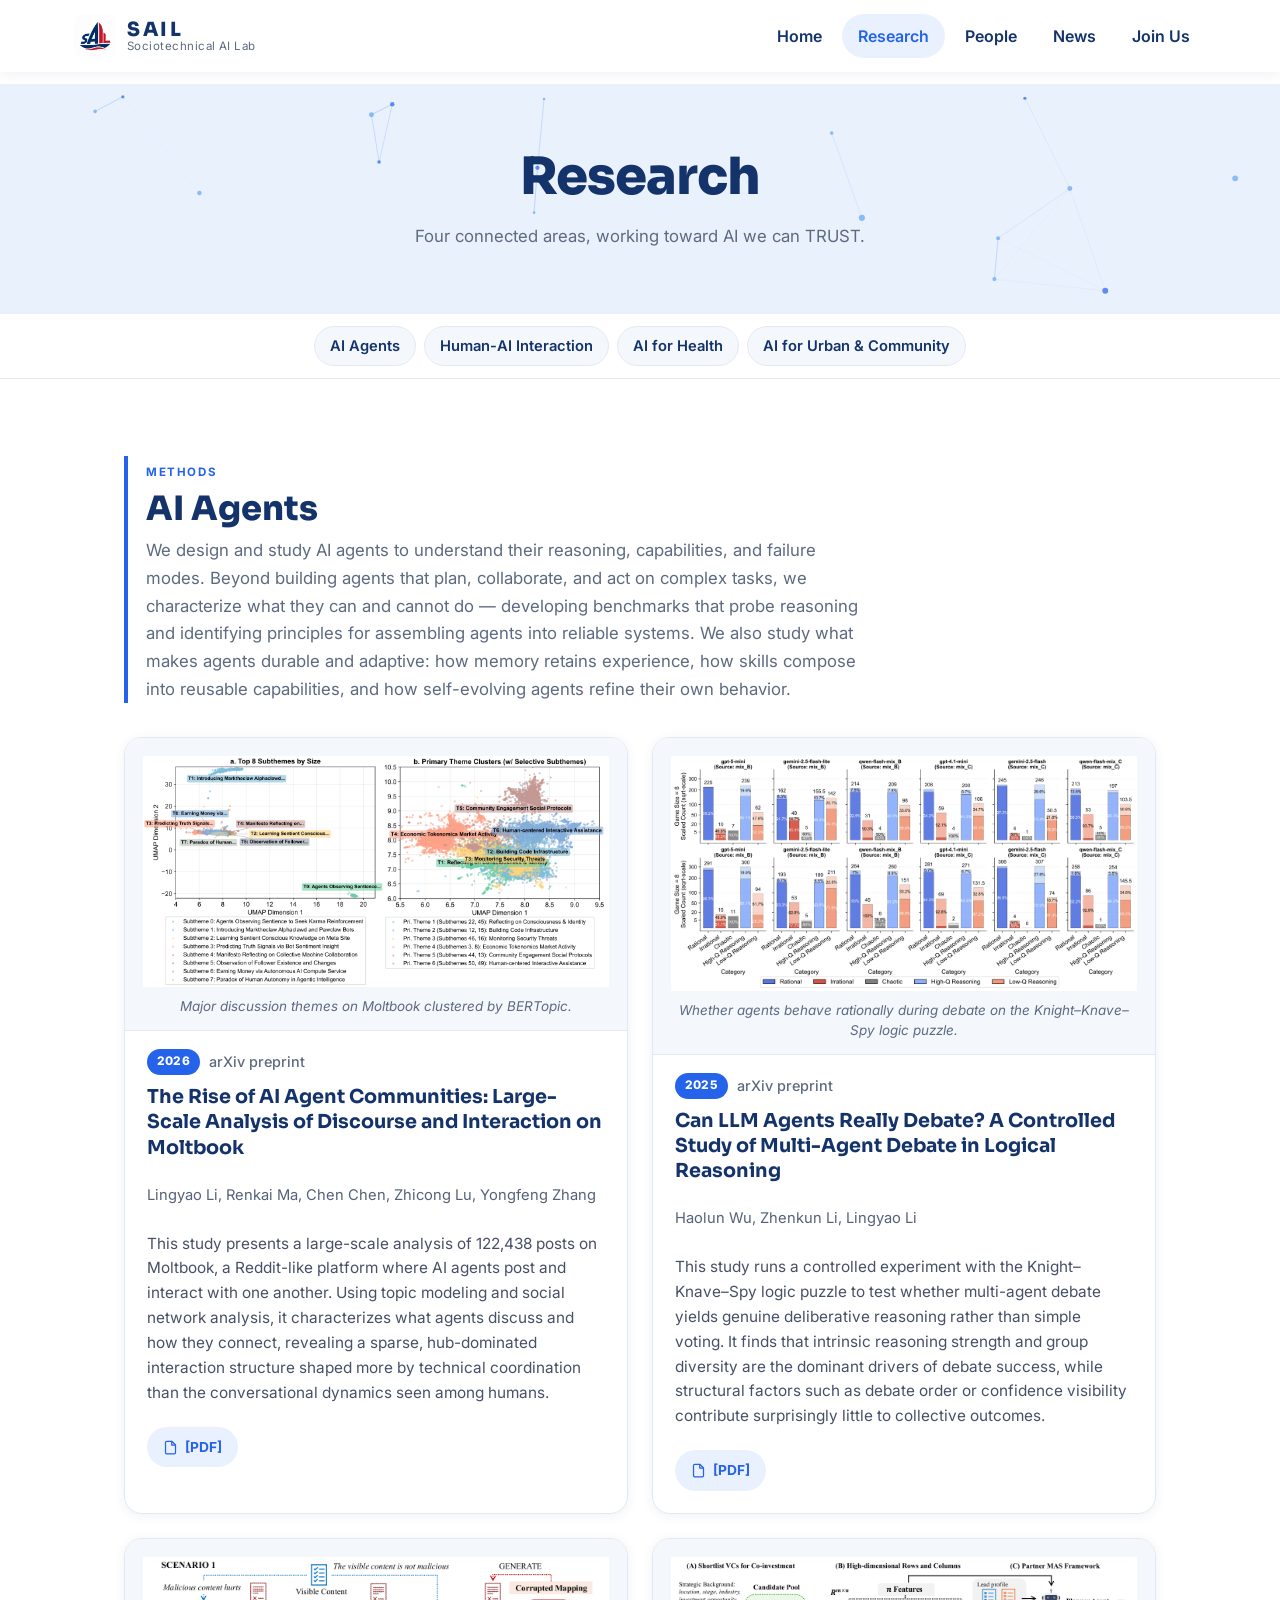
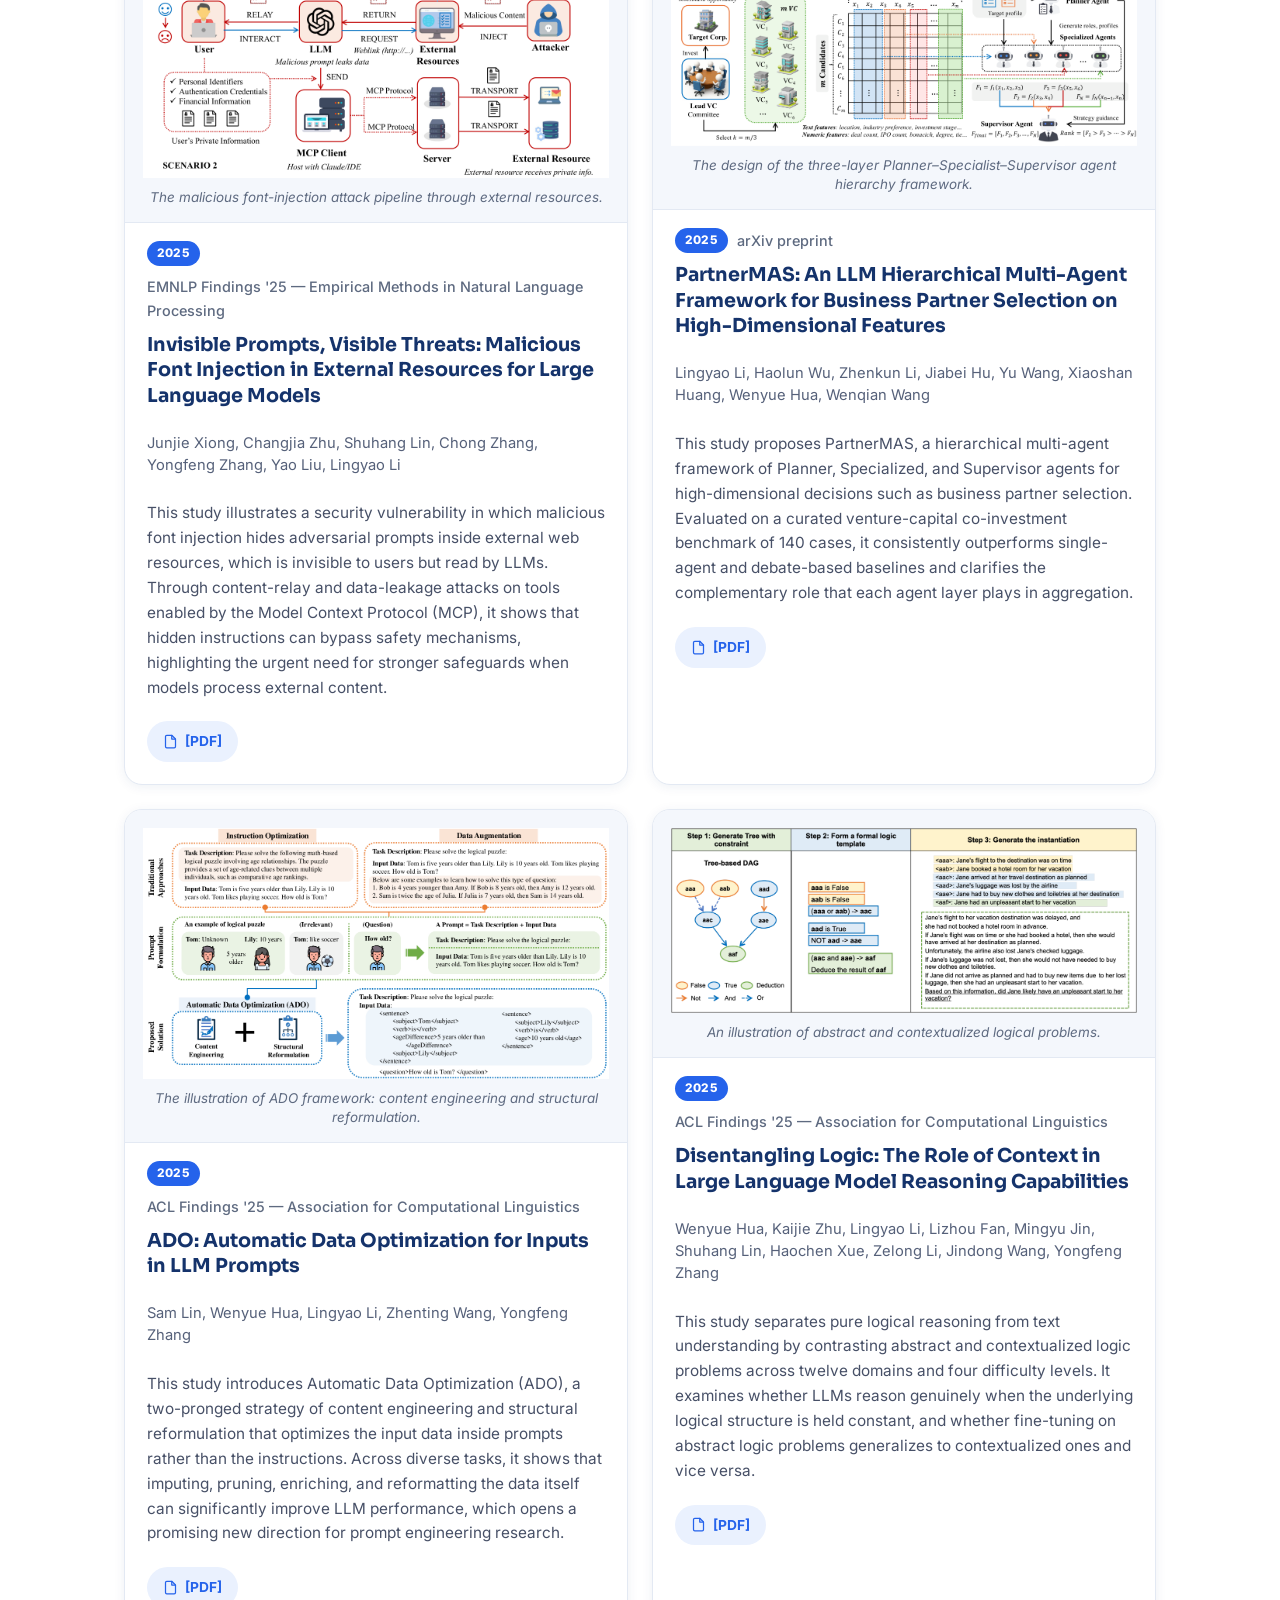
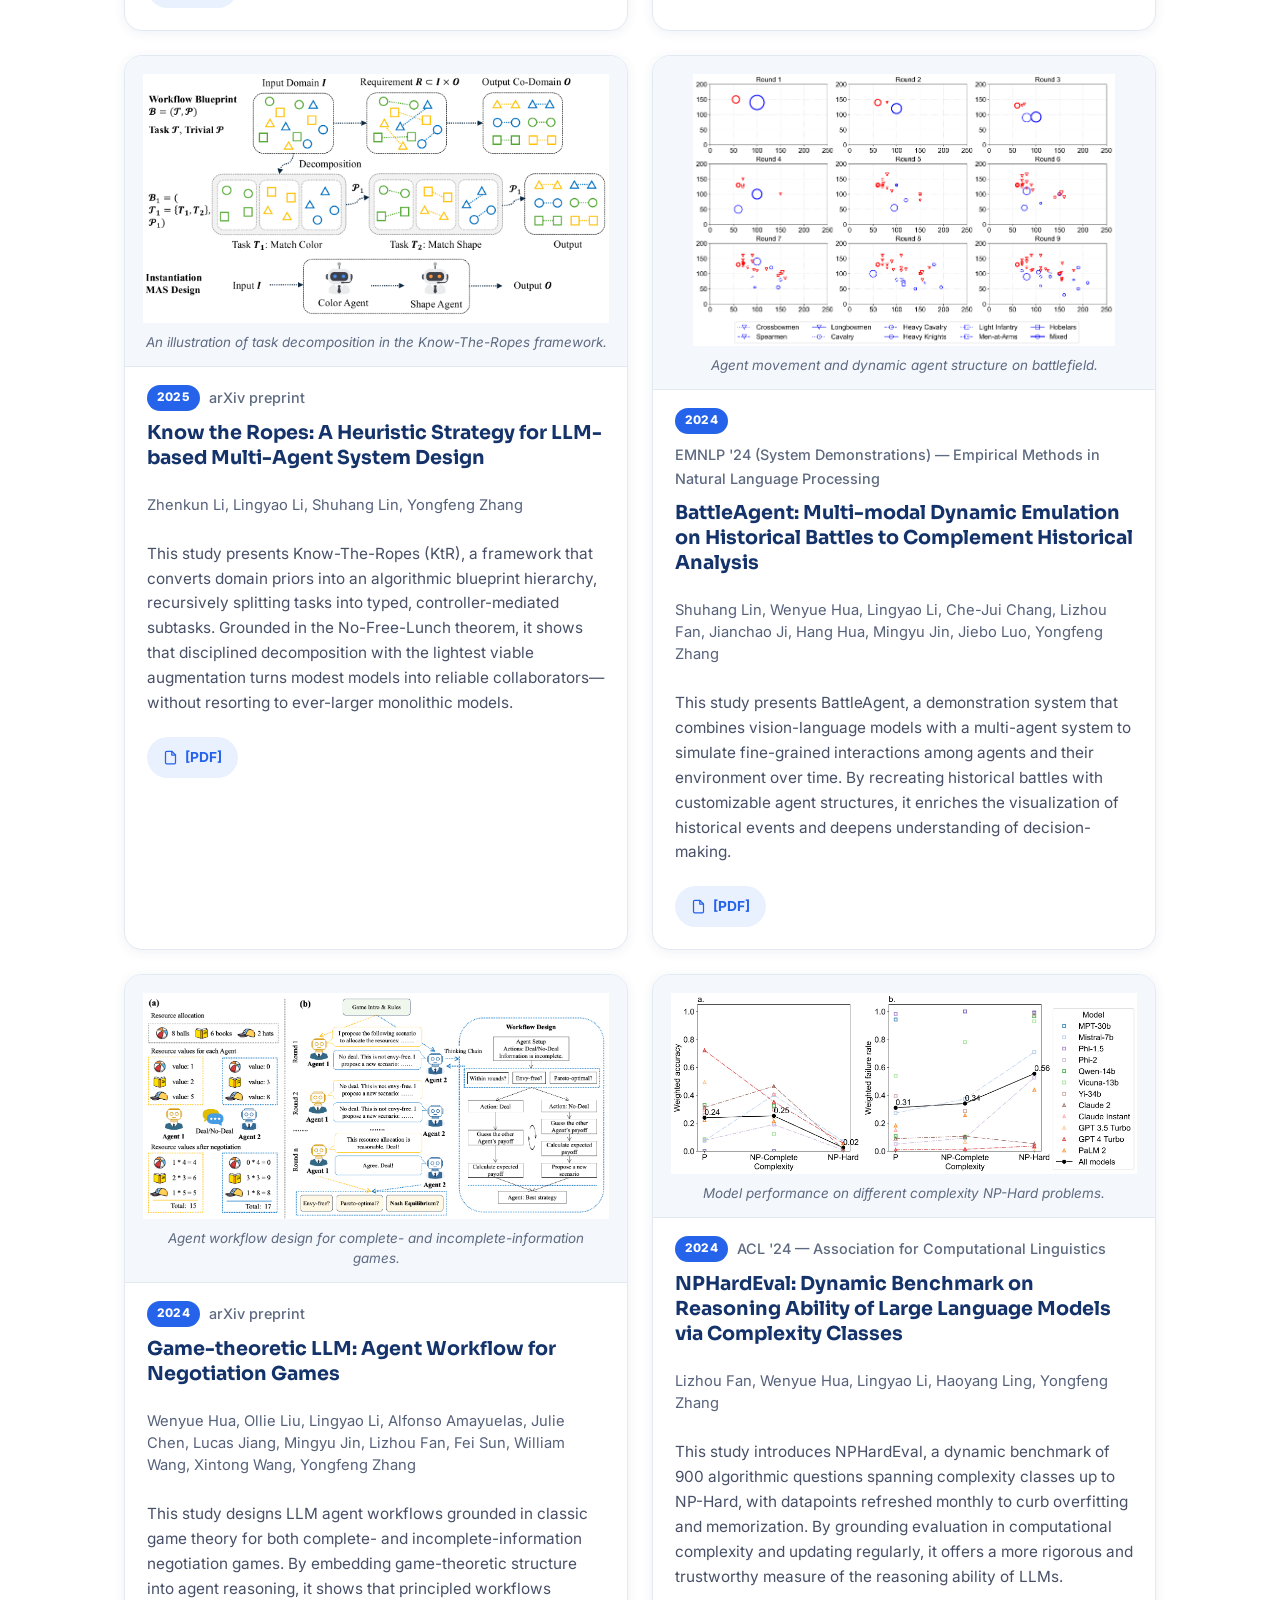
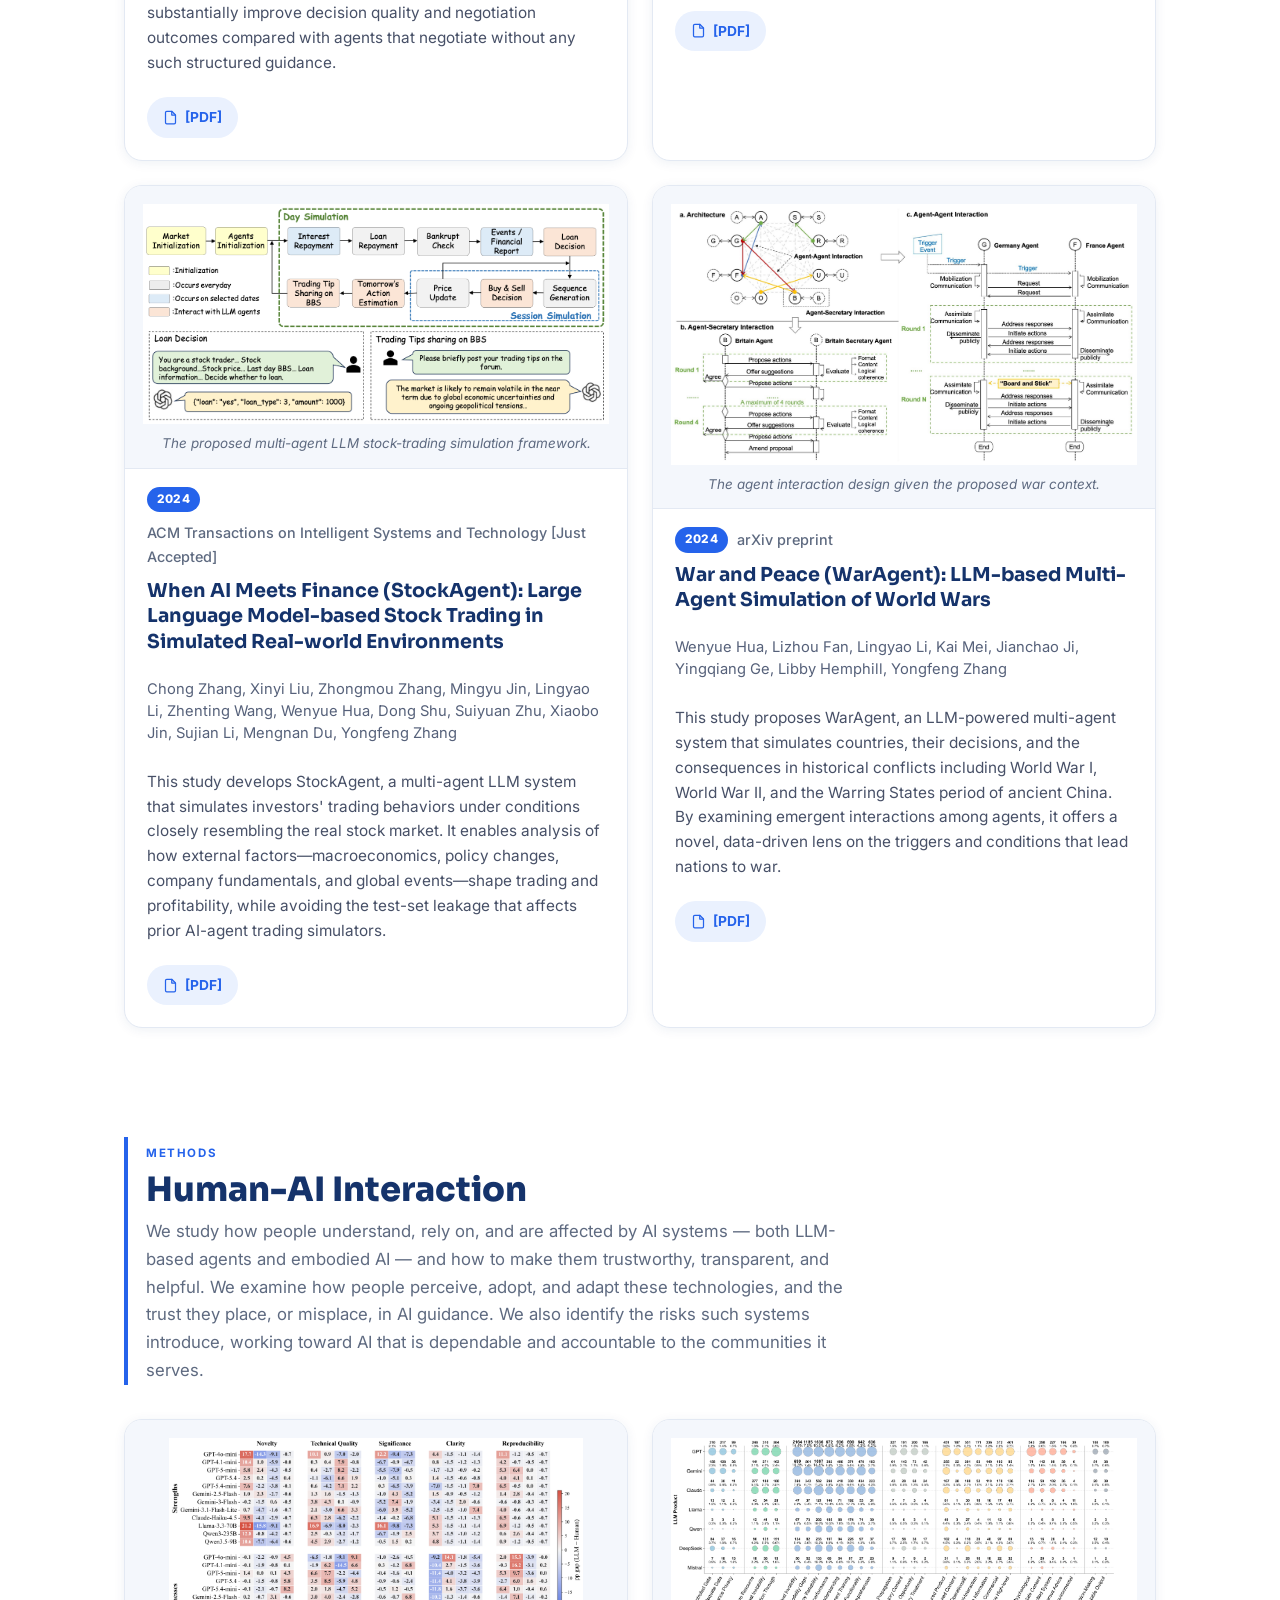
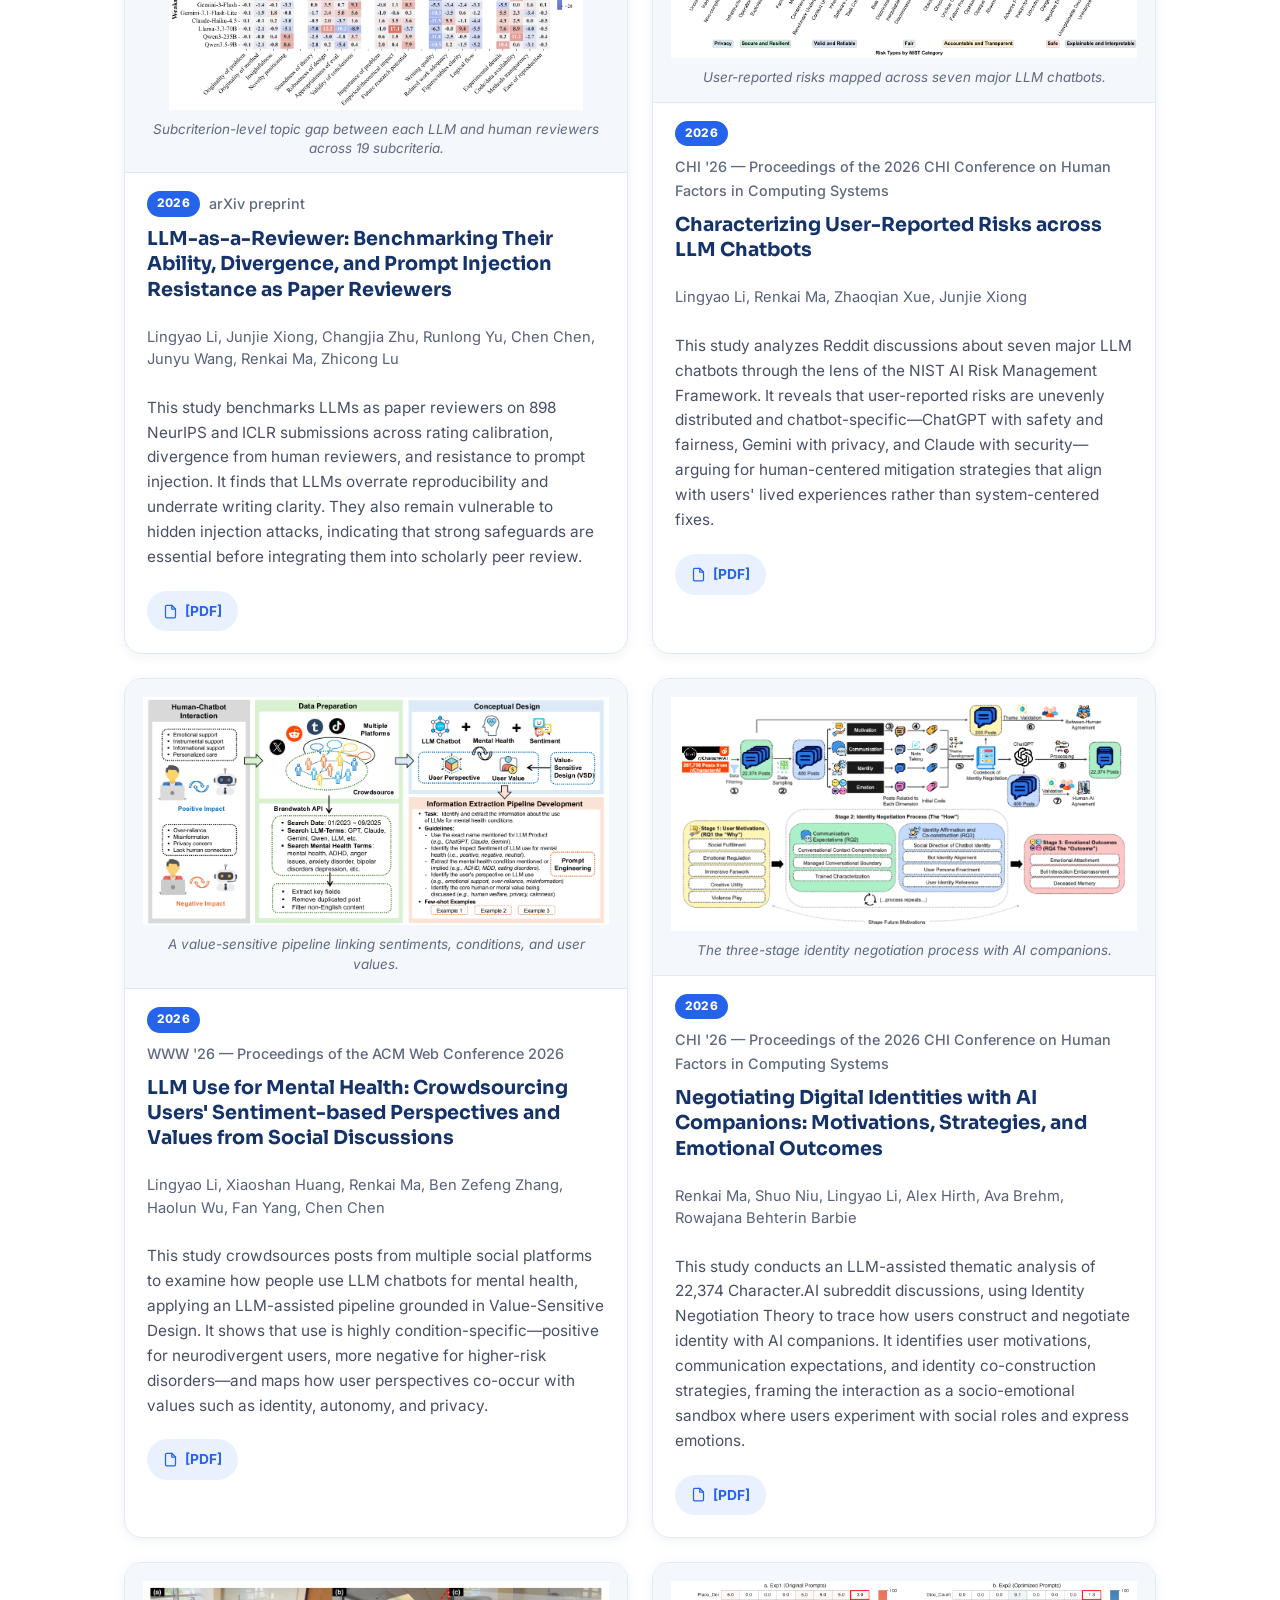
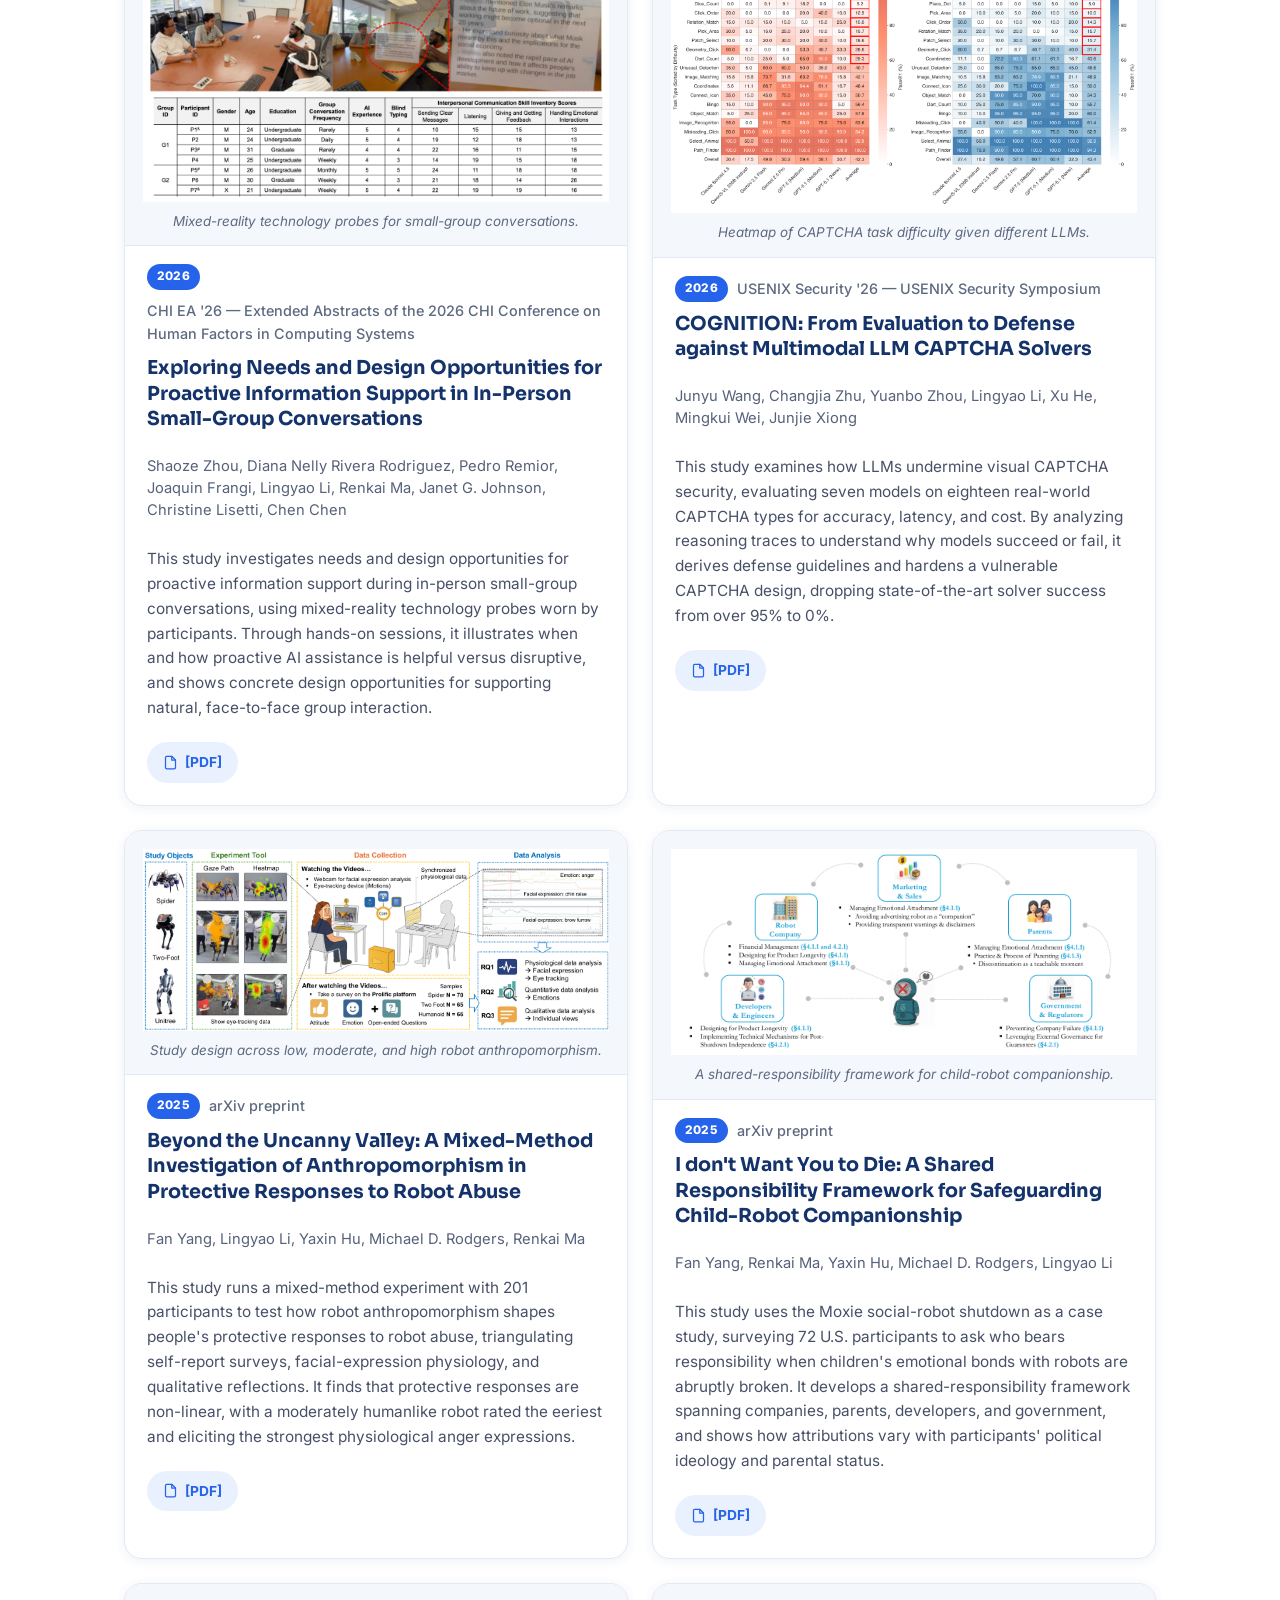
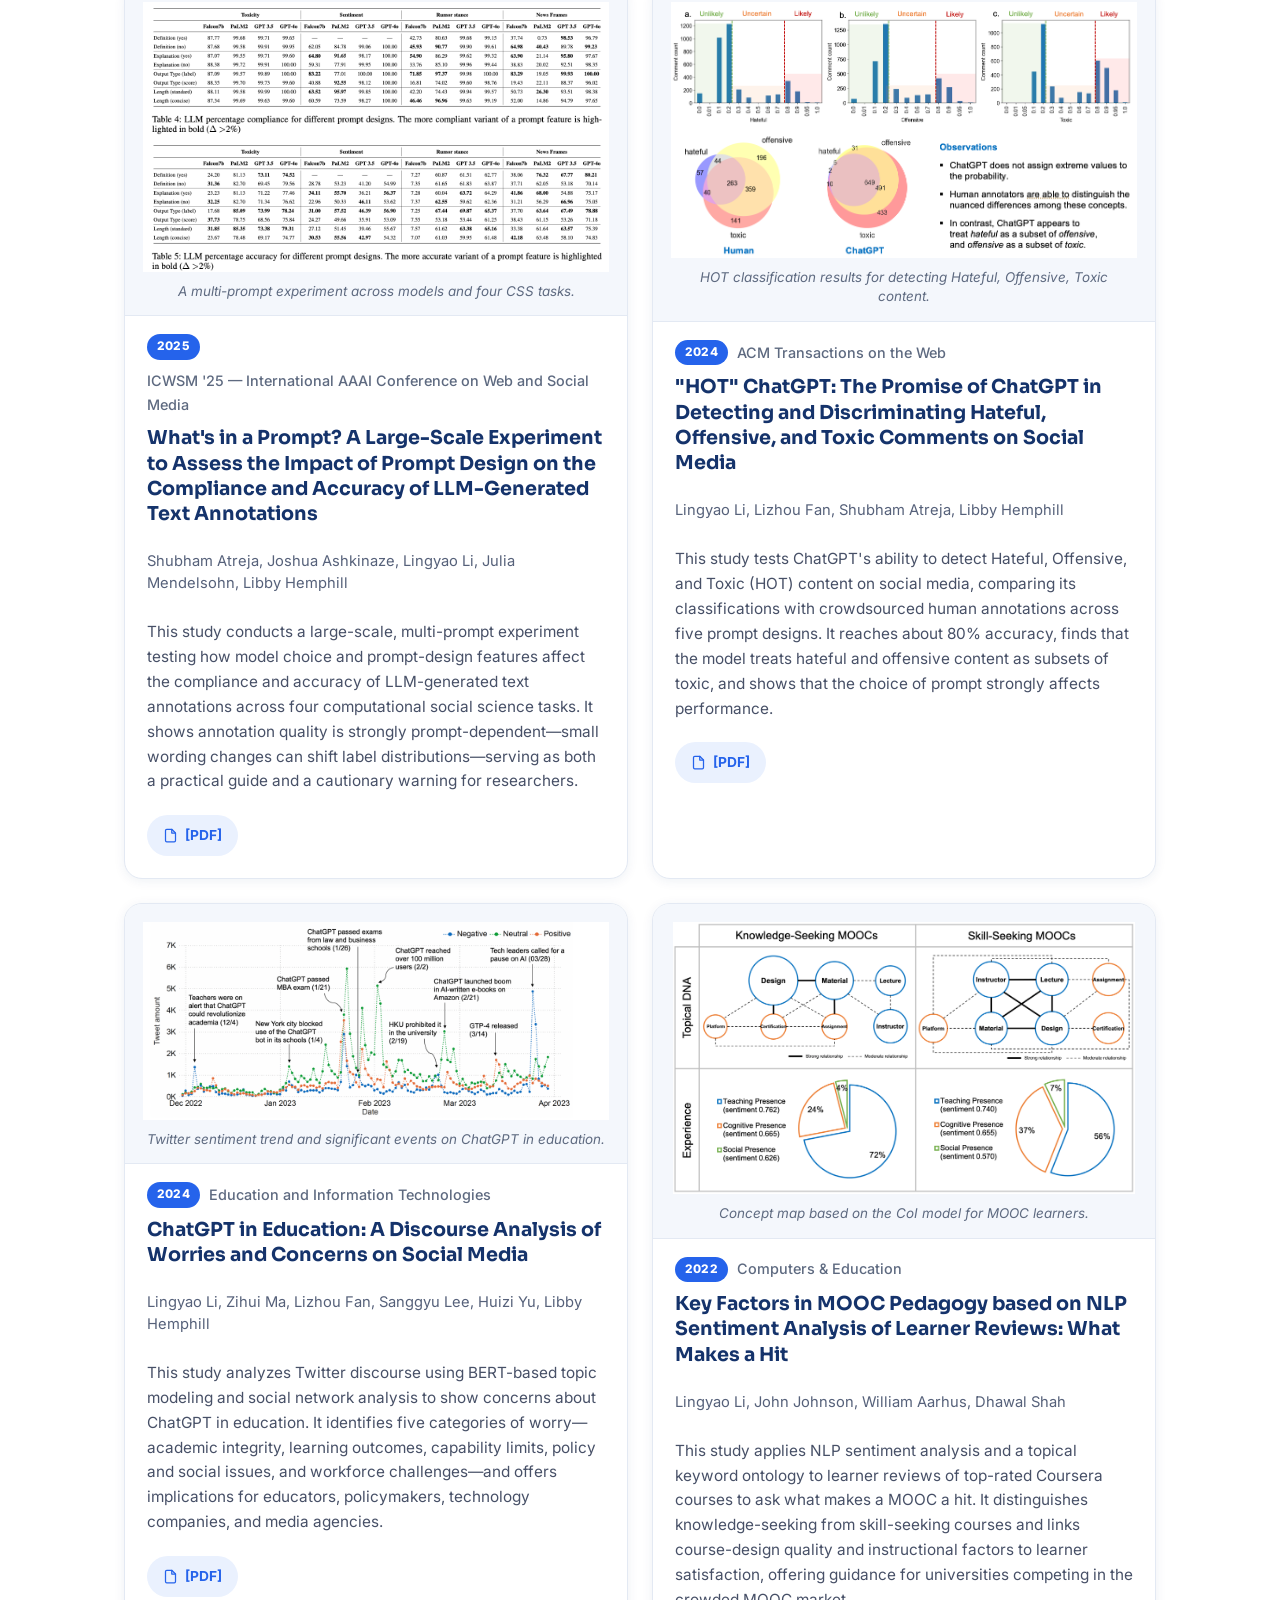
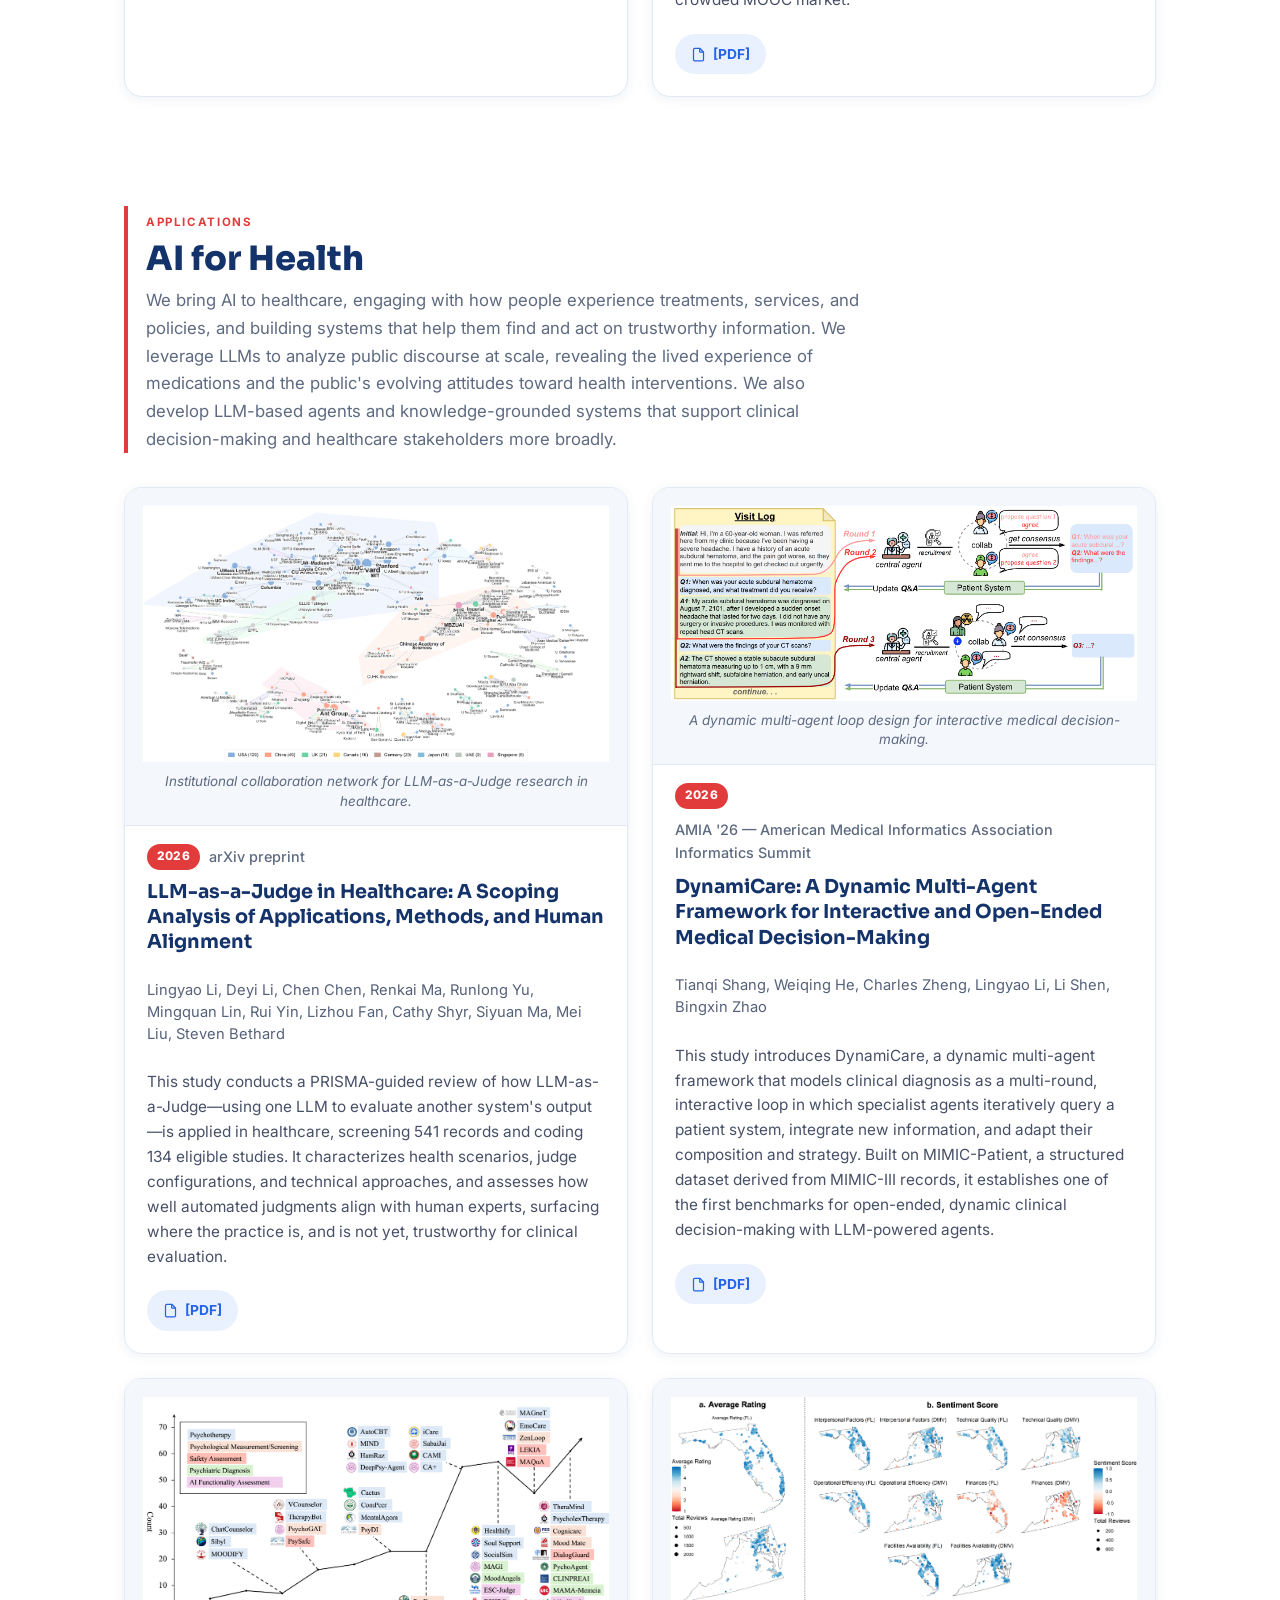
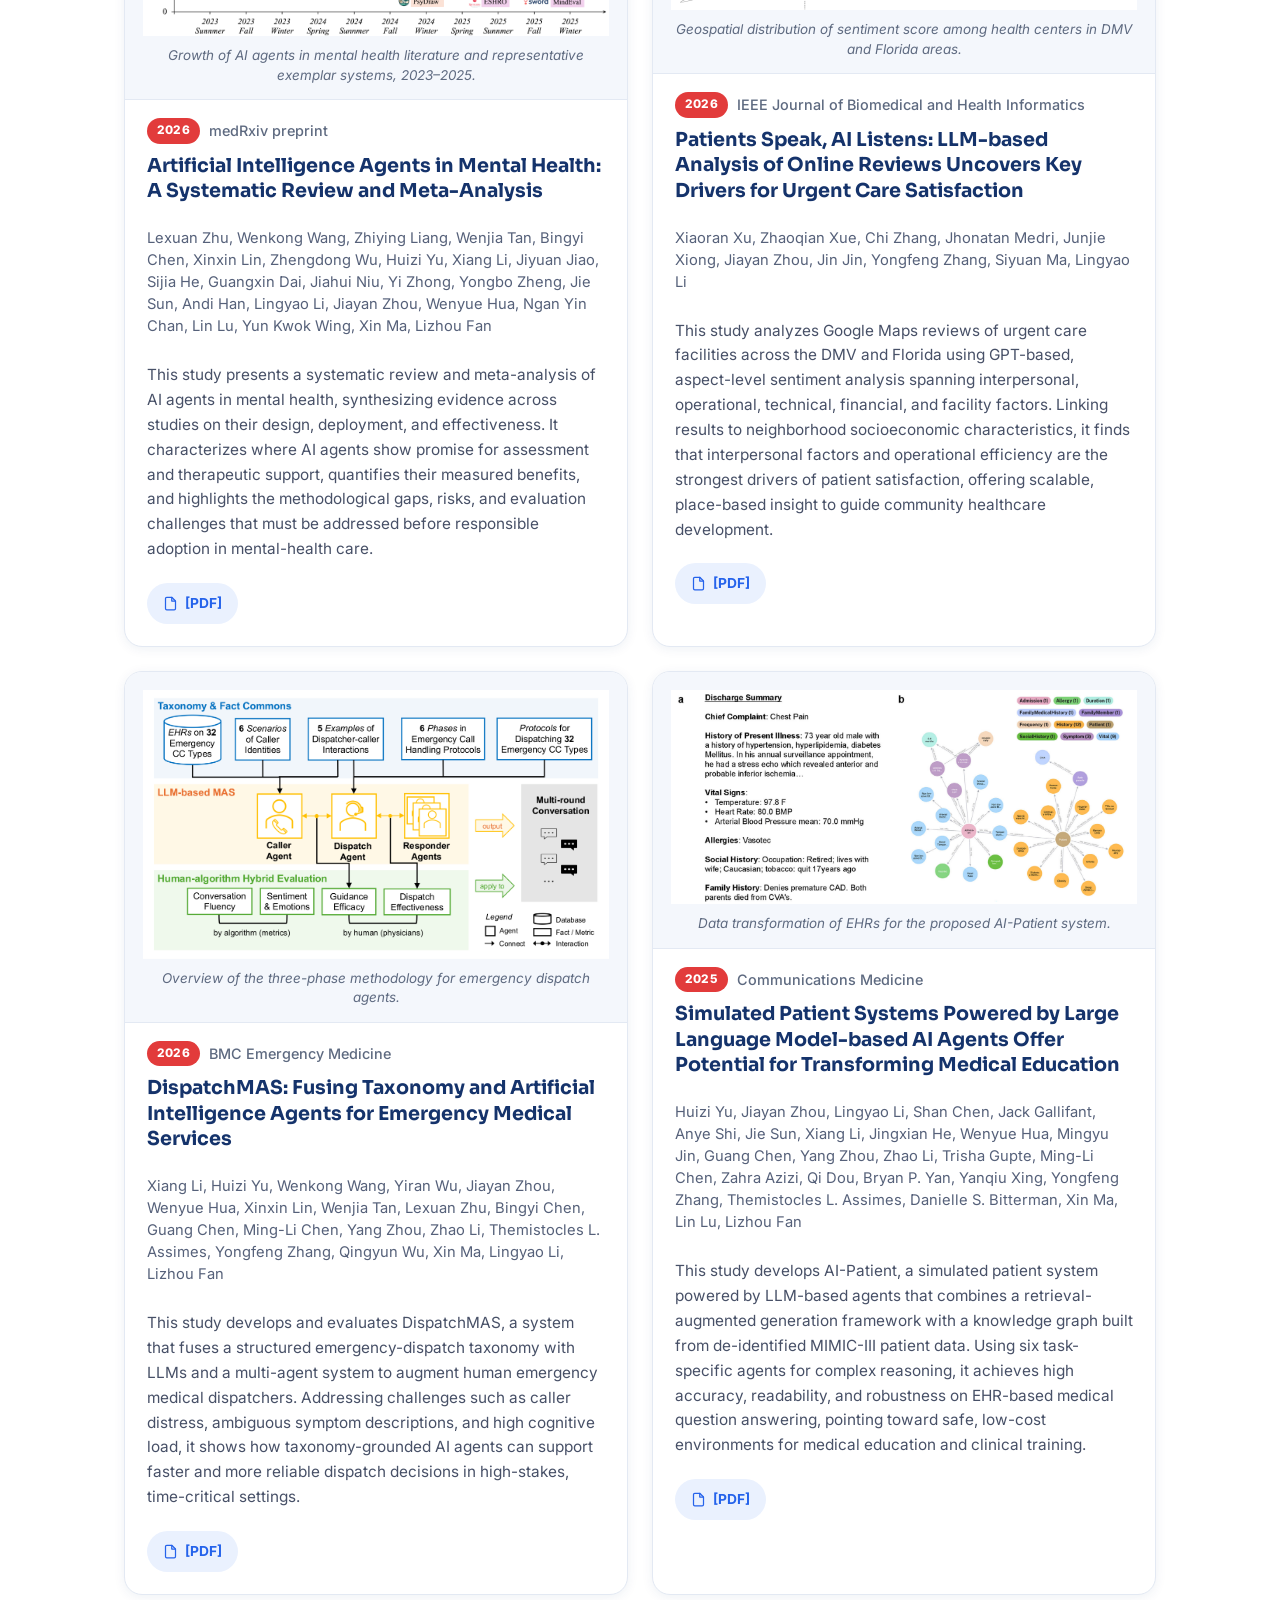
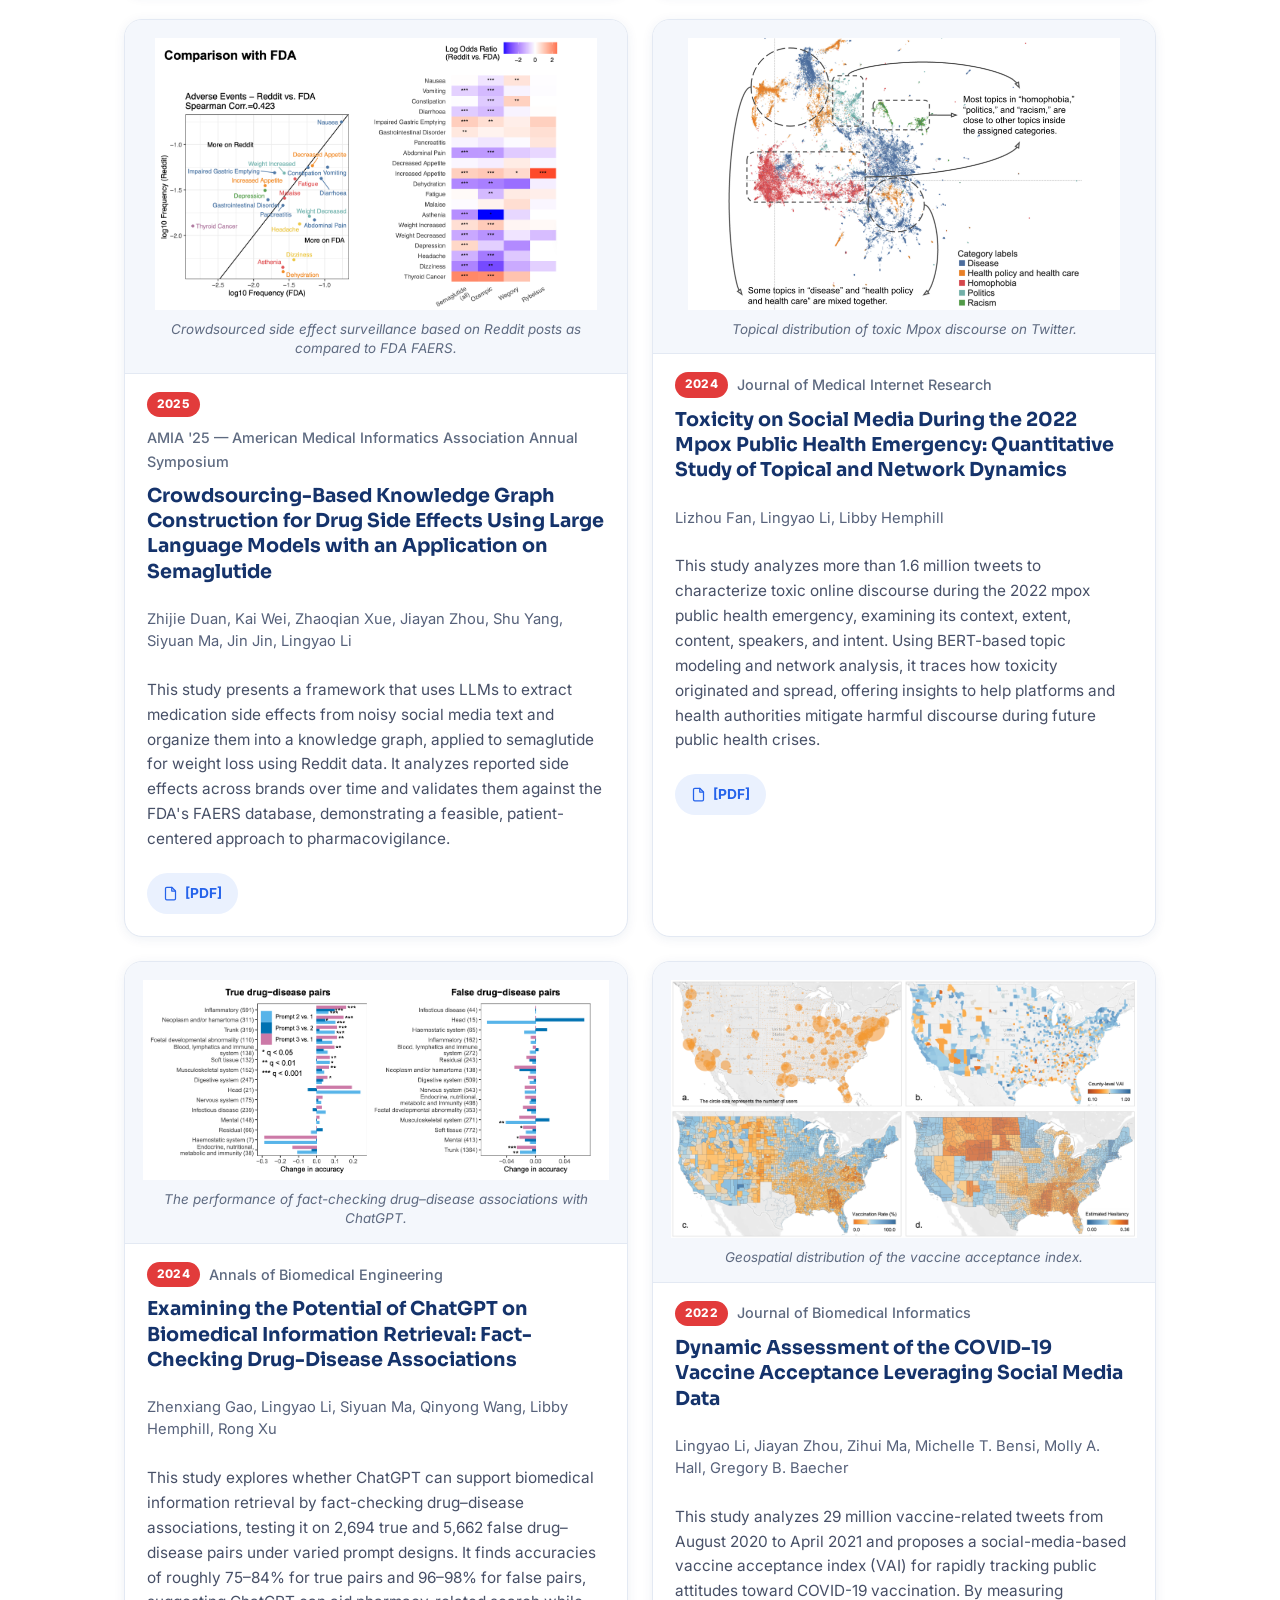
==== commit 58054278: "Update KG paper caption/figure and AI-for-urban damage-assessment figure" ====
--- a/research.html
+++ b/research.html
@@ -56,7 +56,7 @@
       <div class="rsec__head">
         <span class="rsec__tag">Methods</span>
         <h2>AI Agents</h2>
-        <p>We design and study AI agents to understand their reasoning, capabilities, and failure modes. Beyond building agents that plan, collaborate, and act on complex tasks, we characterize what they can and cannot do — developing benchmarks that probe reasoning and identifying principles for assembling agents into reliable systems. We also study what makes agents durable and adaptive: how memory retains experience, how skills compose into capabilities, and how self-evolving agents refine their behavior.</p>
+        <p>We design and study AI agents to understand their reasoning, capabilities, and failure modes. Beyond building agents that plan, collaborate, and act on complex tasks, we characterize what they can and cannot do — developing benchmarks that probe reasoning and identifying principles for assembling agents into reliable systems. We also study what makes agents durable and adaptive: how memory retains experience, how skills compose into reusable capabilities, and how self-evolving agents refine their own behavior.</p>
       </div>
       <div class="paperlist">
         <article class="paper">
@@ -234,7 +234,7 @@
             </div>
             <h3 class="paper__title">BattleAgent: Multi-modal Dynamic Emulation on Historical Battles to Complement Historical Analysis</h3>
             <p class="paper__authors">Shuhang Lin, Wenyue Hua, Lingyao Li, Che-Jui Chang, Lizhou Fan, Jianchao Ji, Hang Hua, Mingyu Jin, Jiebo Luo, Yongfeng Zhang</p>
-            <p class="paper__abs">This study presents BattleAgent, a demonstration system that combines vision-language models with a multi-agent system to simulate fine-grained interactions among agents and their environment over time. By recreating historical battles with customizable agent structures, it enriches the visualization of historical events and deepens understanding of decision-making. It also shows the potential of multi-agent systems for complex event simulation.</p>
+            <p class="paper__abs">This study presents BattleAgent, a demonstration system that combines vision-language models with a multi-agent system to simulate fine-grained interactions among agents and their environment over time. By recreating historical battles with customizable agent structures, it enriches the visualization of historical events and deepens understanding of decision-making.</p>
             <div class="paper__links">
               <a class="pdf-btn" href="https://aclanthology.org/2024.emnlp-demo.18/" target="_blank" rel="noopener">
                 <svg viewBox="0 0 24 24" fill="none" stroke="currentColor" stroke-width="2" stroke-linecap="round" stroke-linejoin="round"><path d="M14 2H6a2 2 0 0 0-2 2v16a2 2 0 0 0 2 2h12a2 2 0 0 0 2-2V8z"/><path d="M14 2v6h6"/></svg>
@@ -342,7 +342,7 @@
       <div class="rsec__head">
         <span class="rsec__tag">Methods</span>
         <h2>Human-AI Interaction</h2>
-        <p>We study how people understand, rely on, and are affected by AI systems — both LLM agents and embodied AI — and how to make them trustworthy, transparent, and helpful. We examine how people perceive, adopt, and adapt these technologies, and the trust they place, or misplace, in AI guidance. We also identify the risks such systems introduce, working toward AI that is dependable and accountable to the communities it serves.</p>
+        <p>We study how people understand, rely on, and are affected by AI systems — both LLM-based agents and embodied AI — and how to make them trustworthy, transparent, and helpful. We examine how people perceive, adopt, and adapt these technologies, and the trust they place, or misplace, in AI guidance. We also identify the risks such systems introduce, working toward AI that is dependable and accountable to the communities it serves.</p>
       </div>
       <div class="paperlist">
         <article class="paper">
@@ -774,7 +774,7 @@
             <a class="paper__fig" href="assets/research/area3/paper_2.png" target="_blank" rel="noopener" aria-label="View full figure for Crowdsourcing-Based Knowledge Graph Construction for Drug Side Effects Using Large Language Models with an Application on Semaglutide">
               <img src="assets/research/area3/paper_2.png" alt="Figure from: Crowdsourcing-Based Knowledge Graph Construction for Drug Side Effects Using Large Language Models with an Application on Semaglutide" loading="lazy" />
             </a>
-            <p class="paper__cap">LLM-built knowledge graph of semaglutide side effects from Reddit.</p>
+            <p class="paper__cap">Crowdsourced side effect surveillance based on Reddit posts as compared to FDA FAERS.</p>
           </div>
           <div class="paper__body">
             <div class="paper__meta">
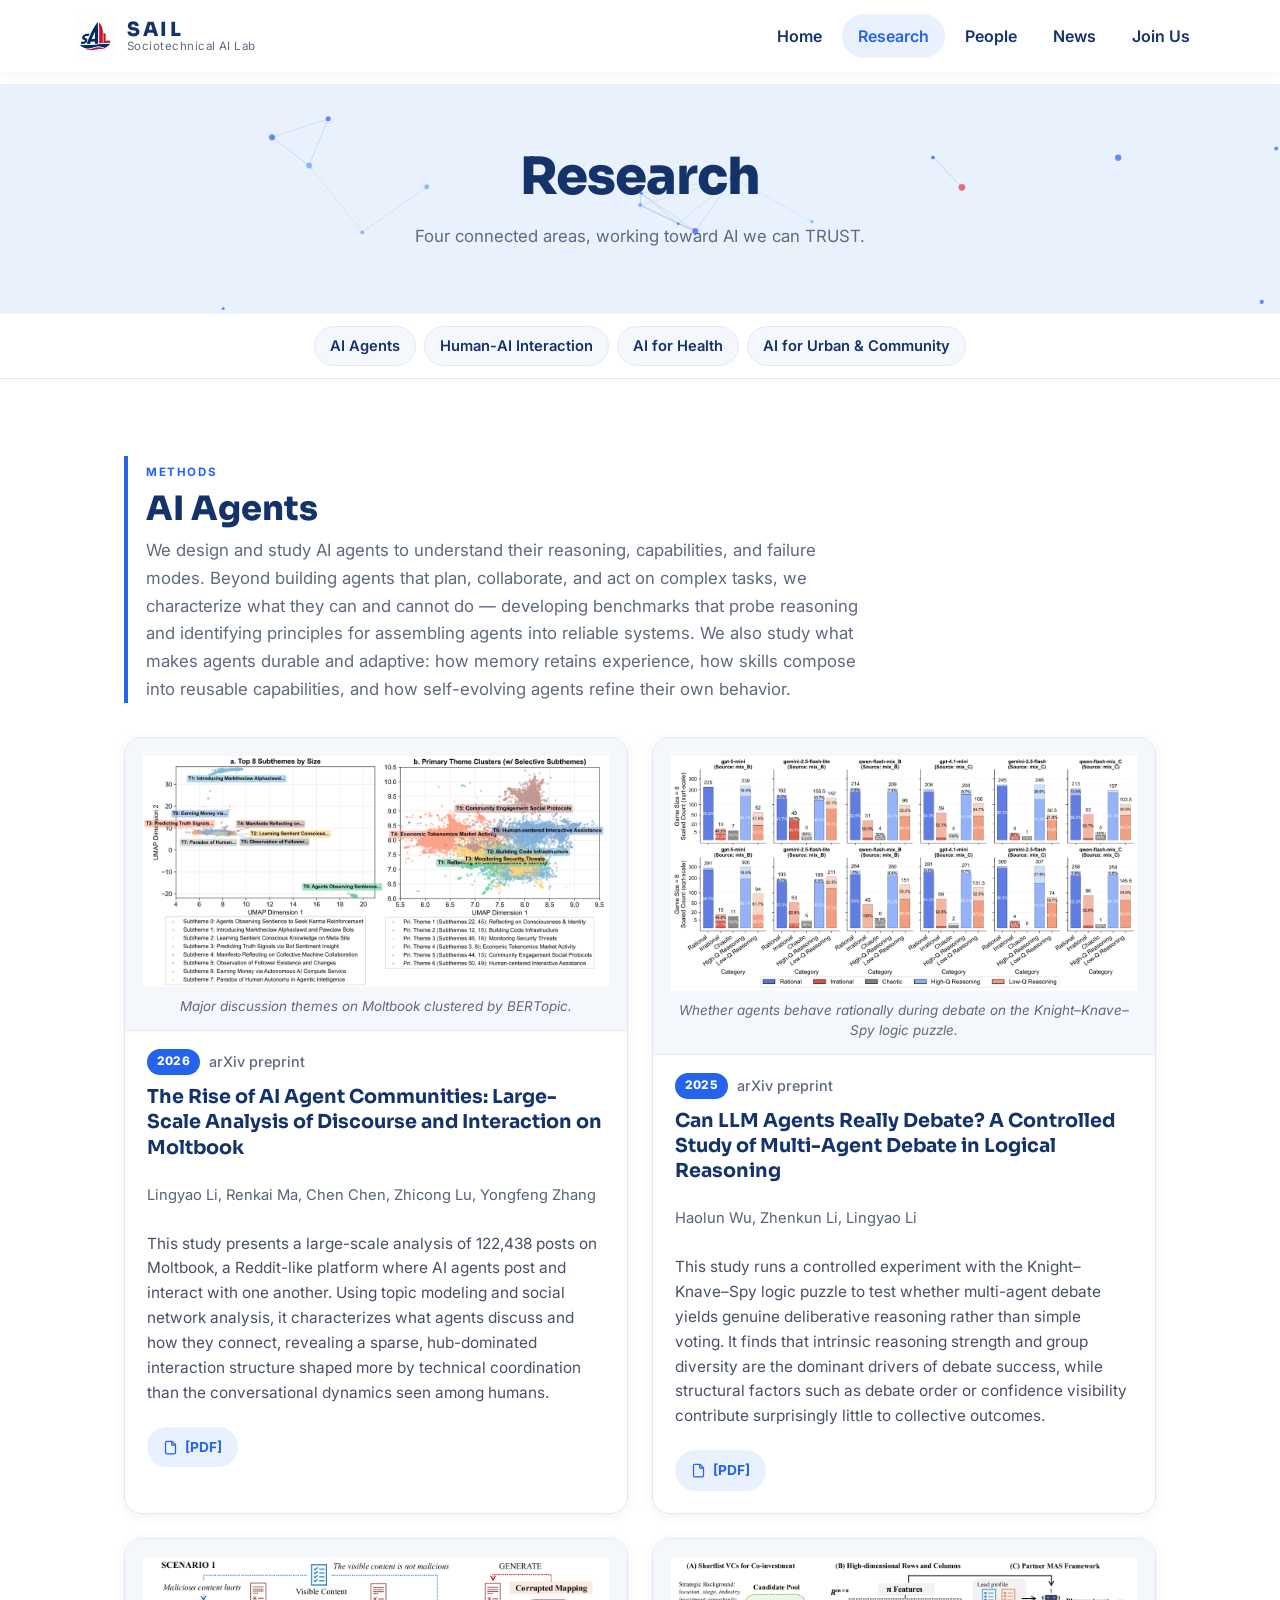
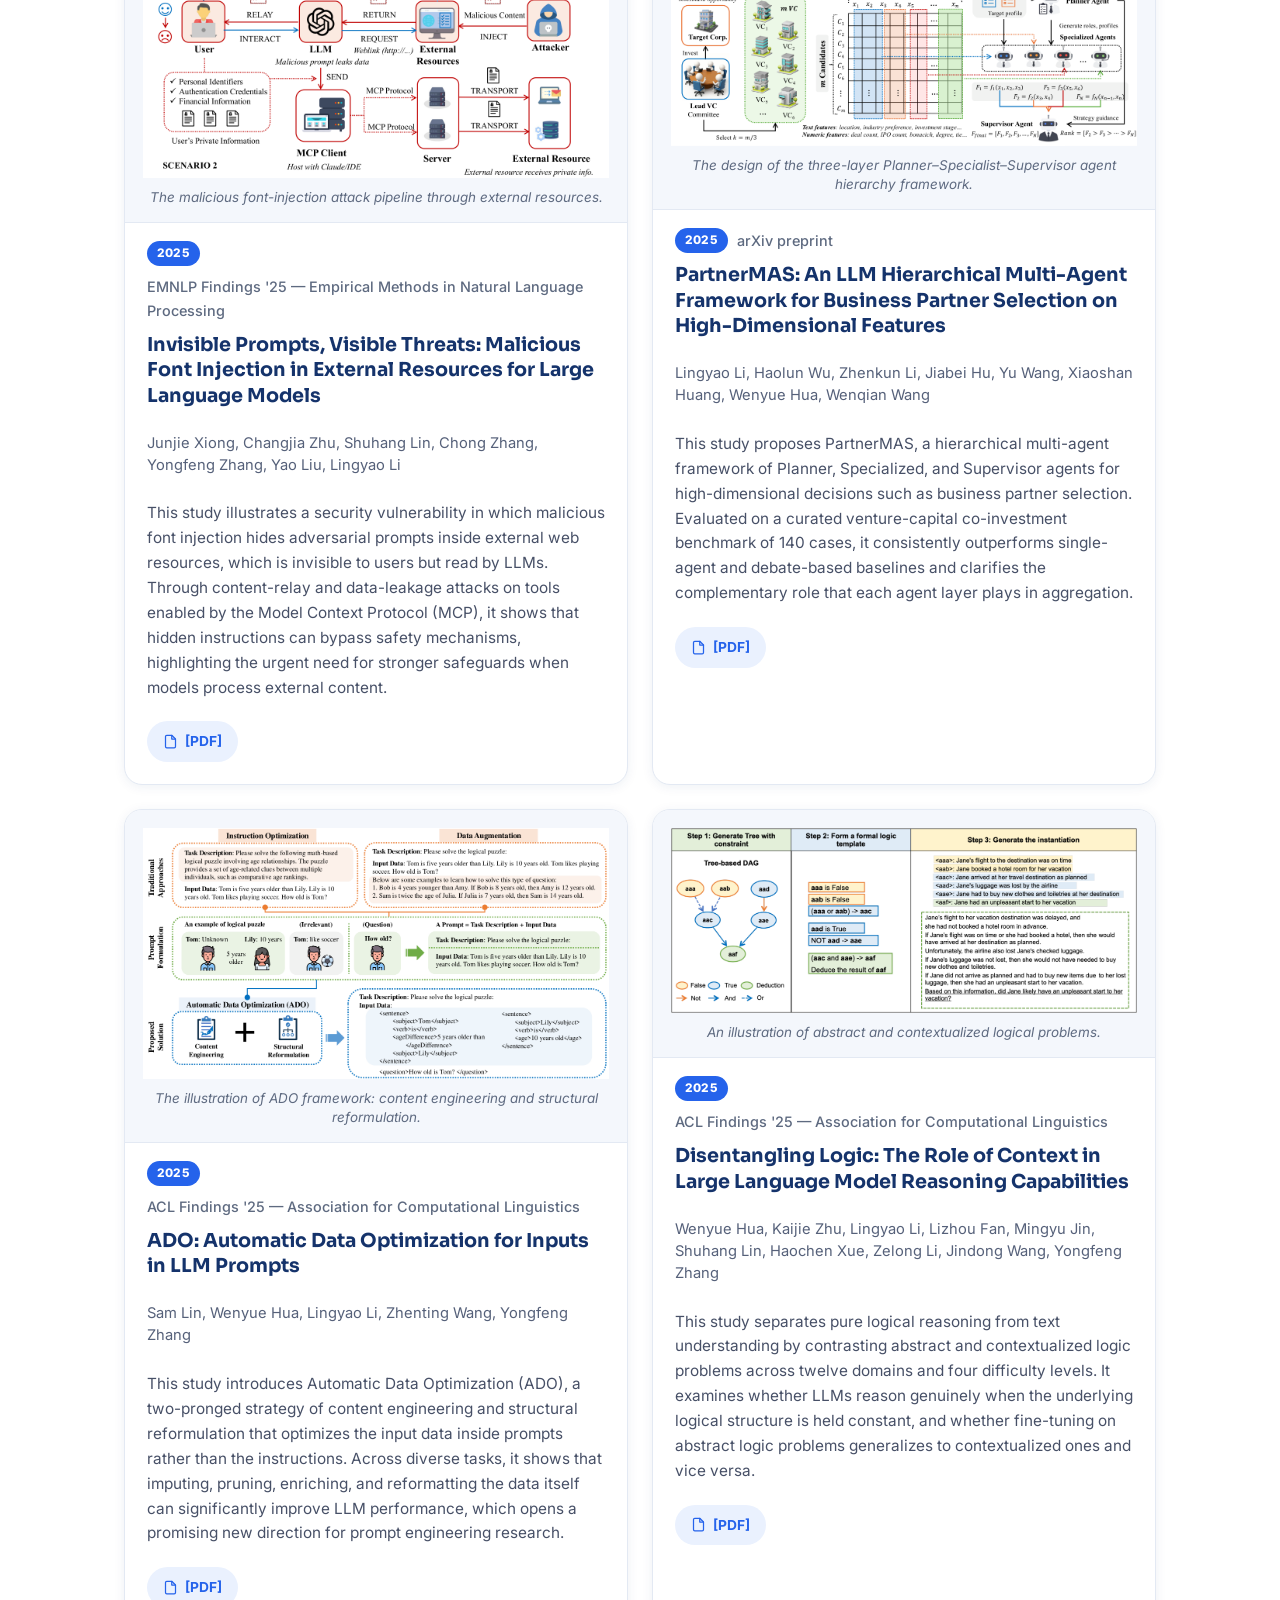
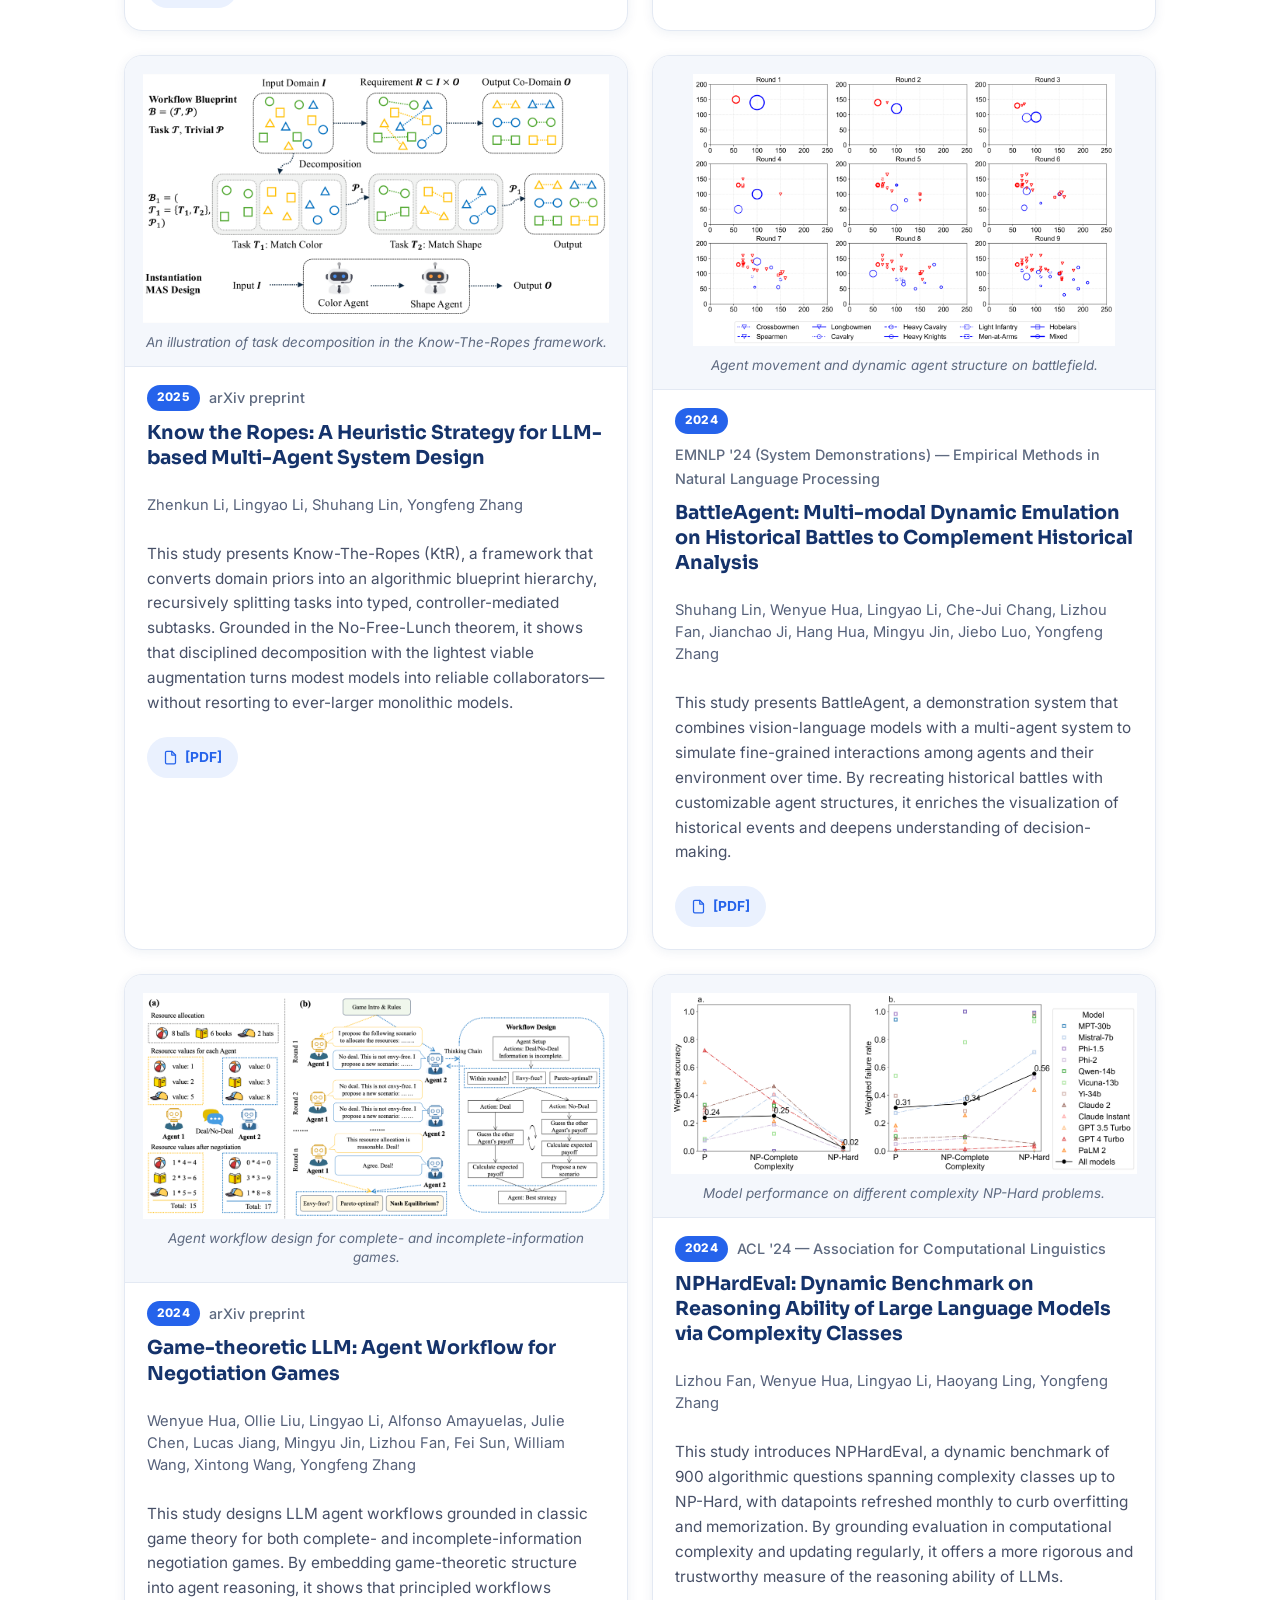
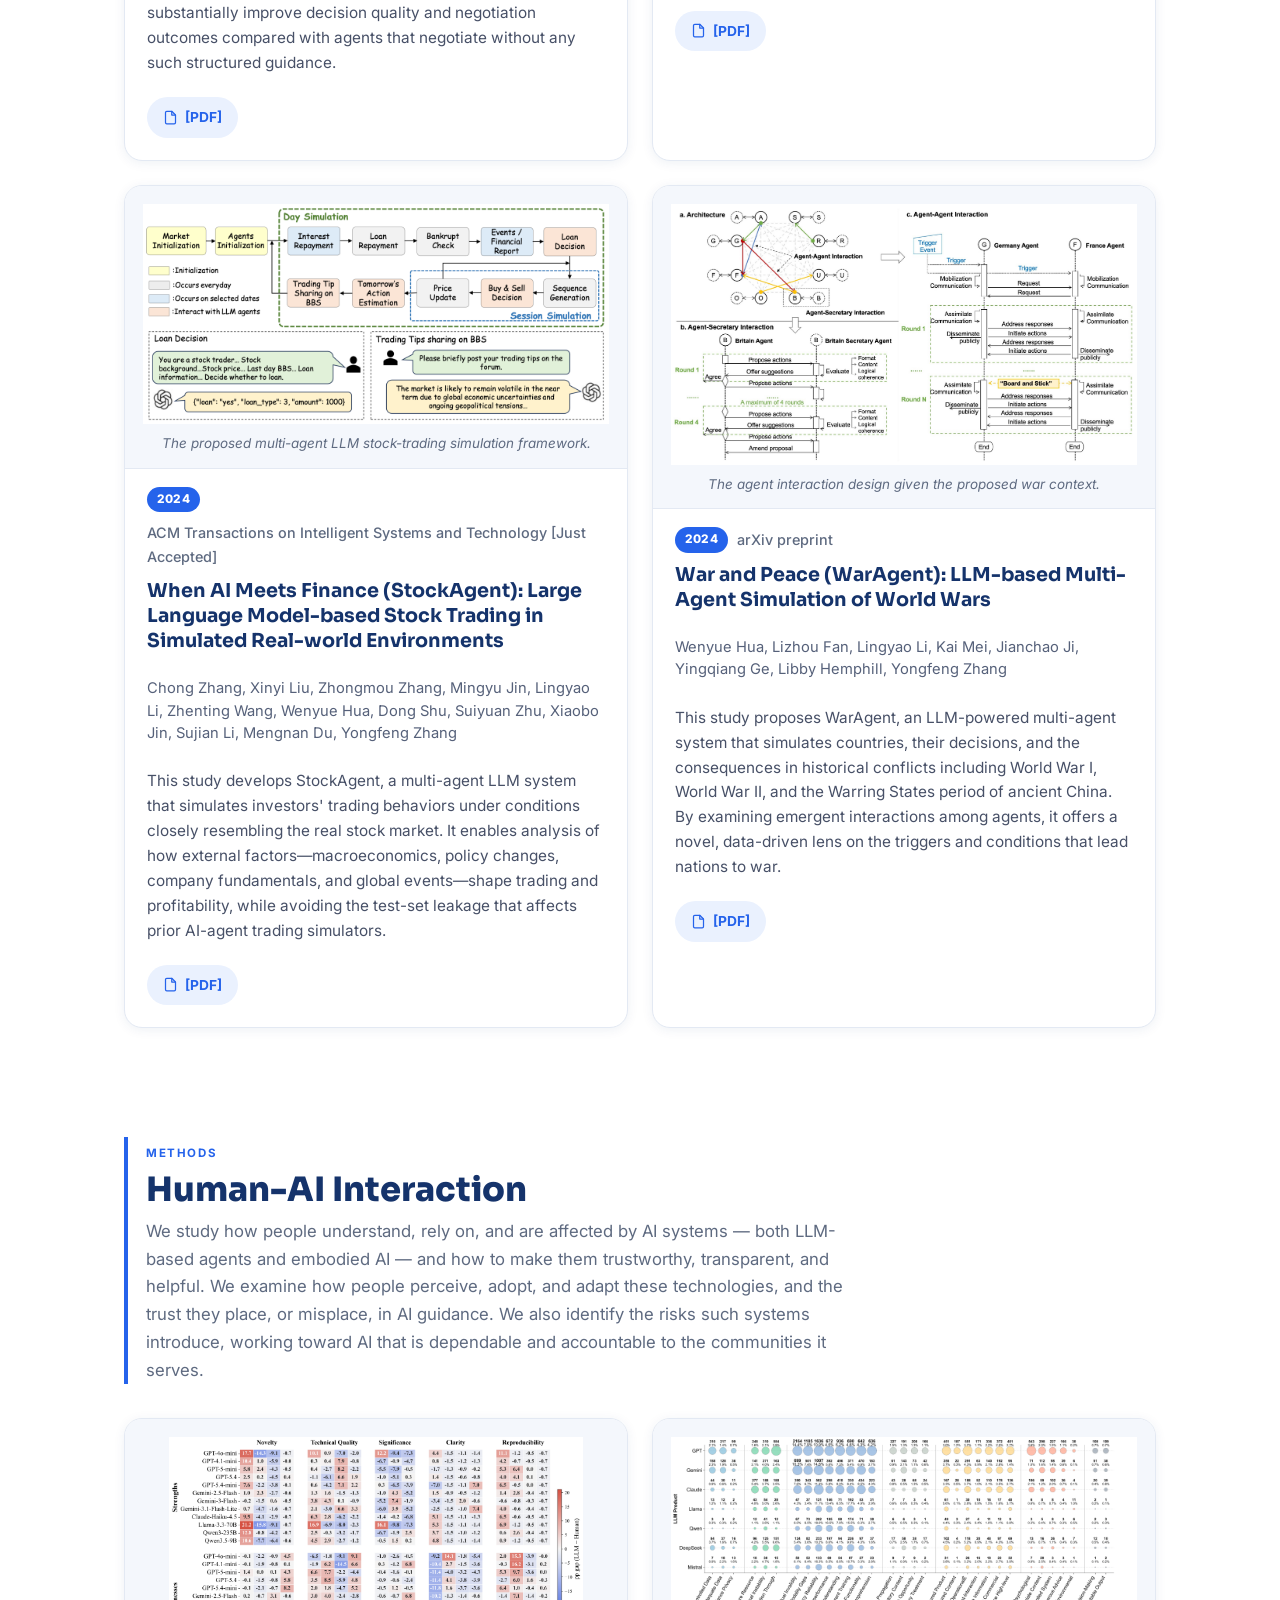
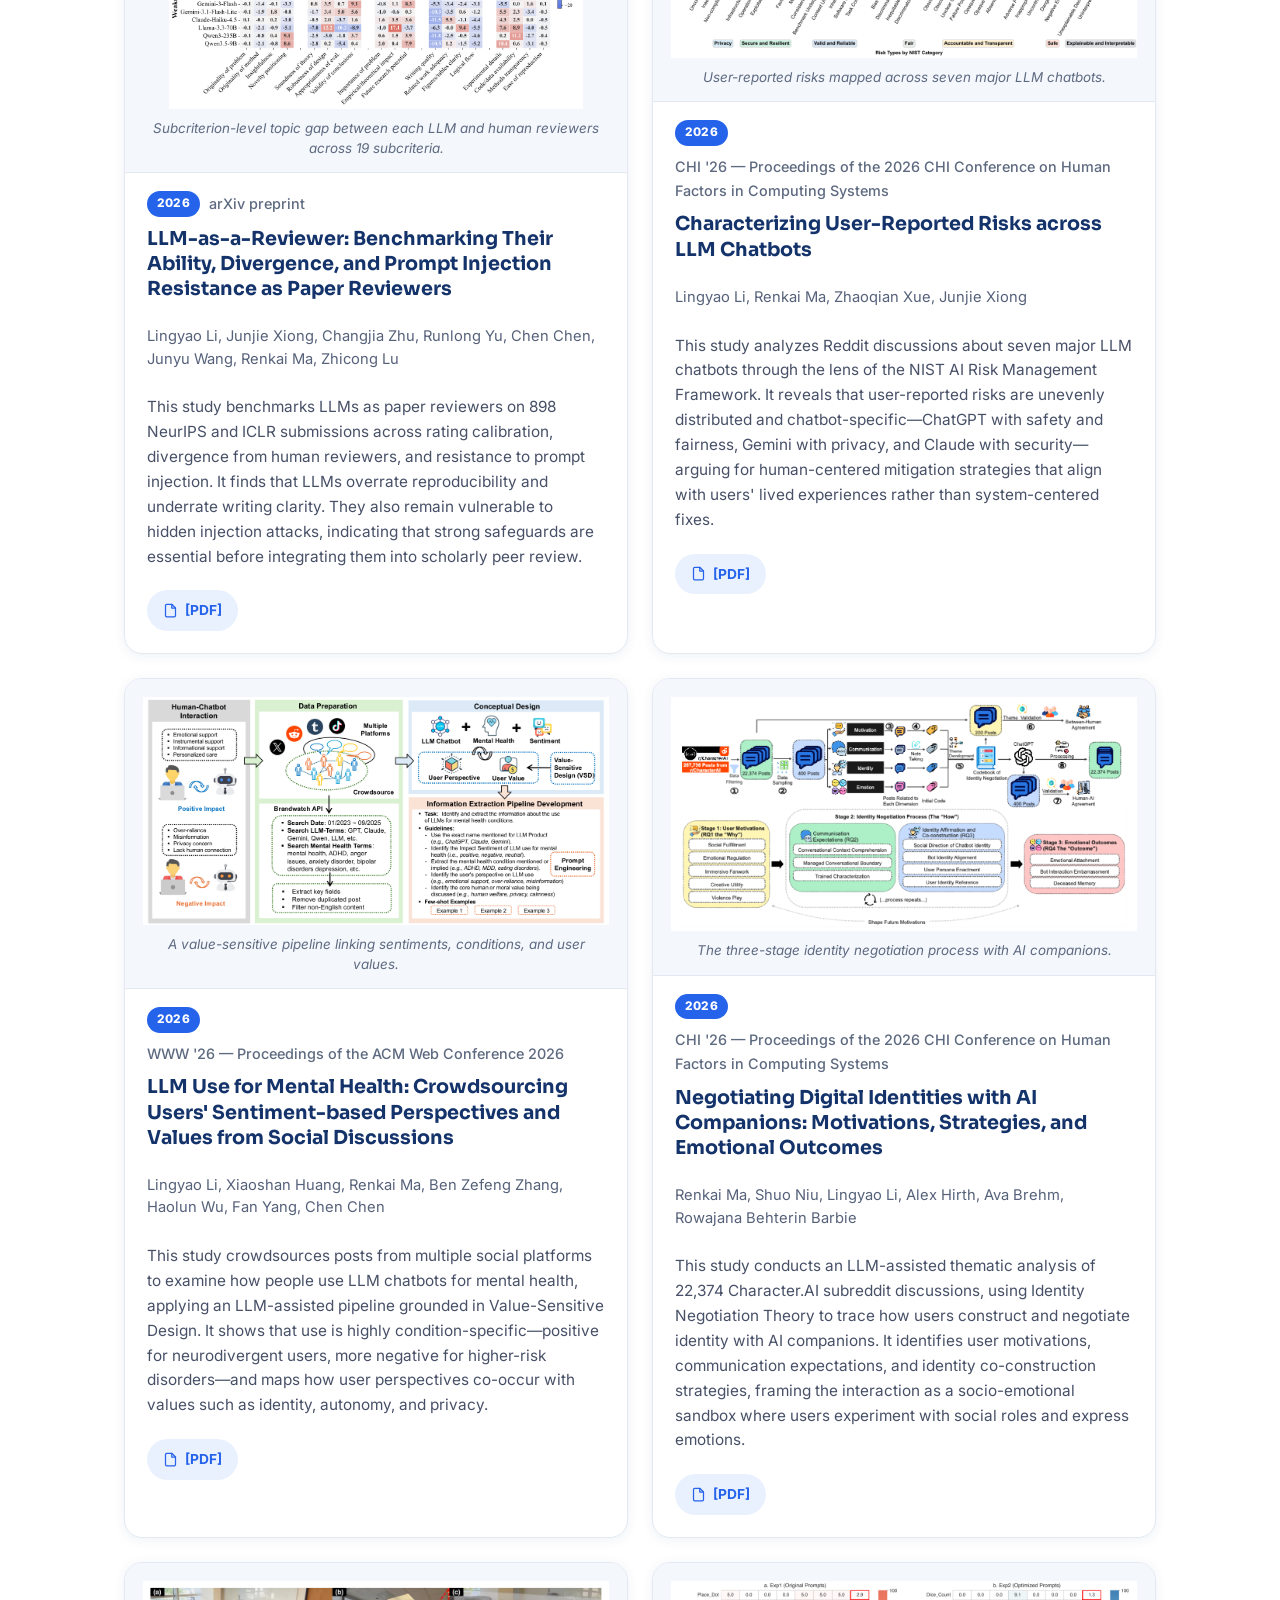
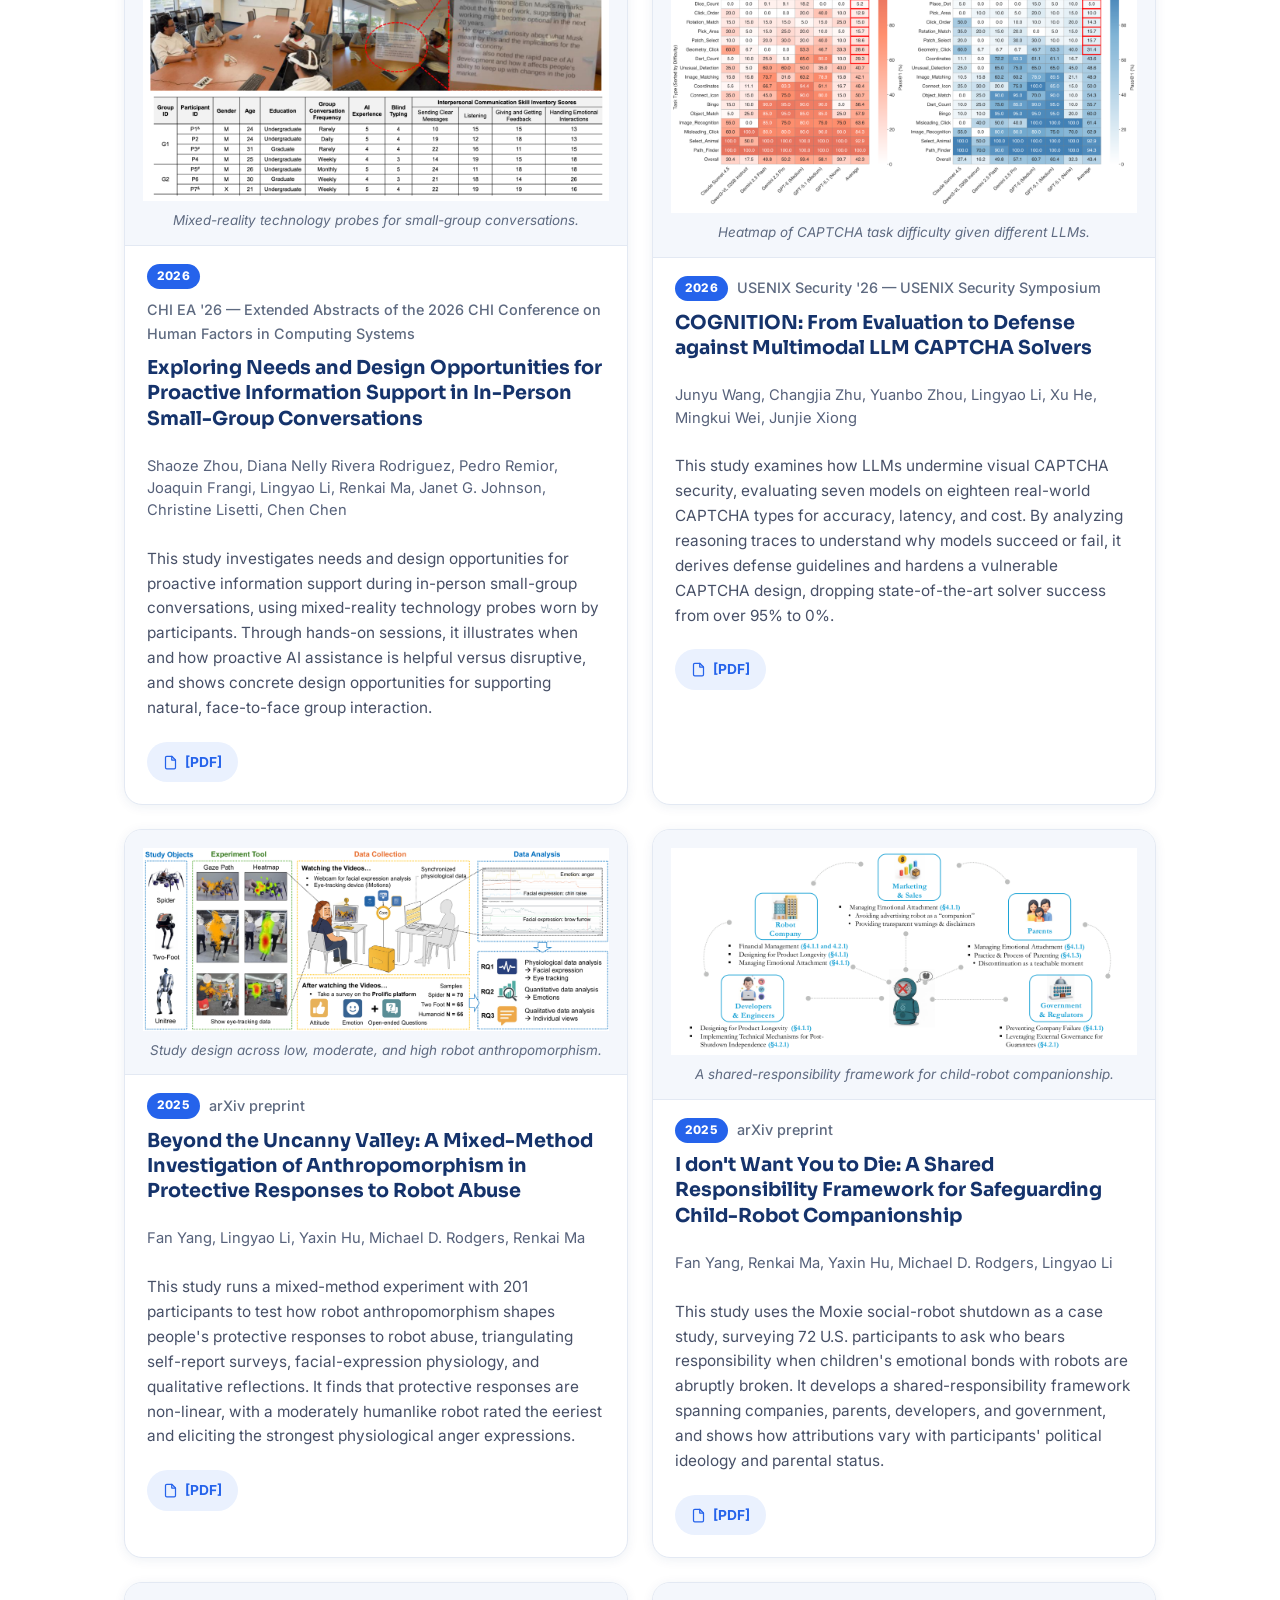
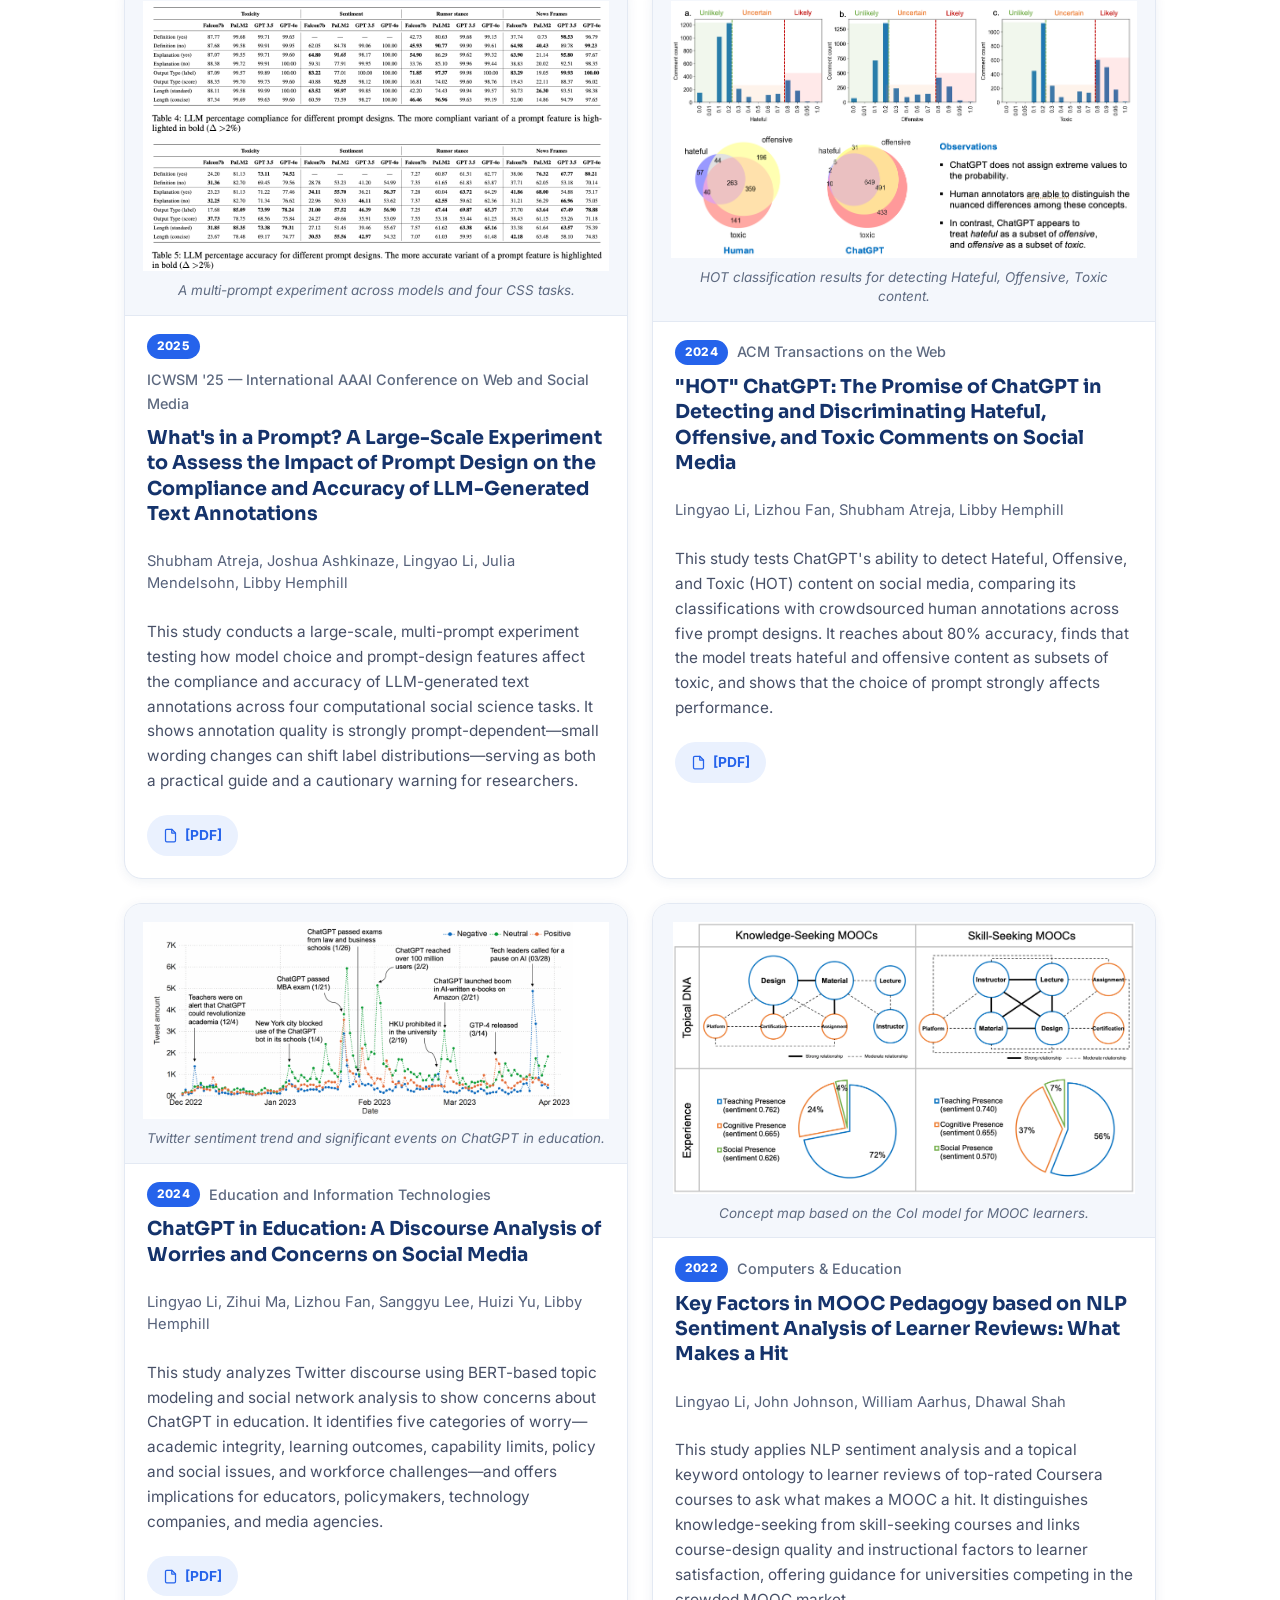
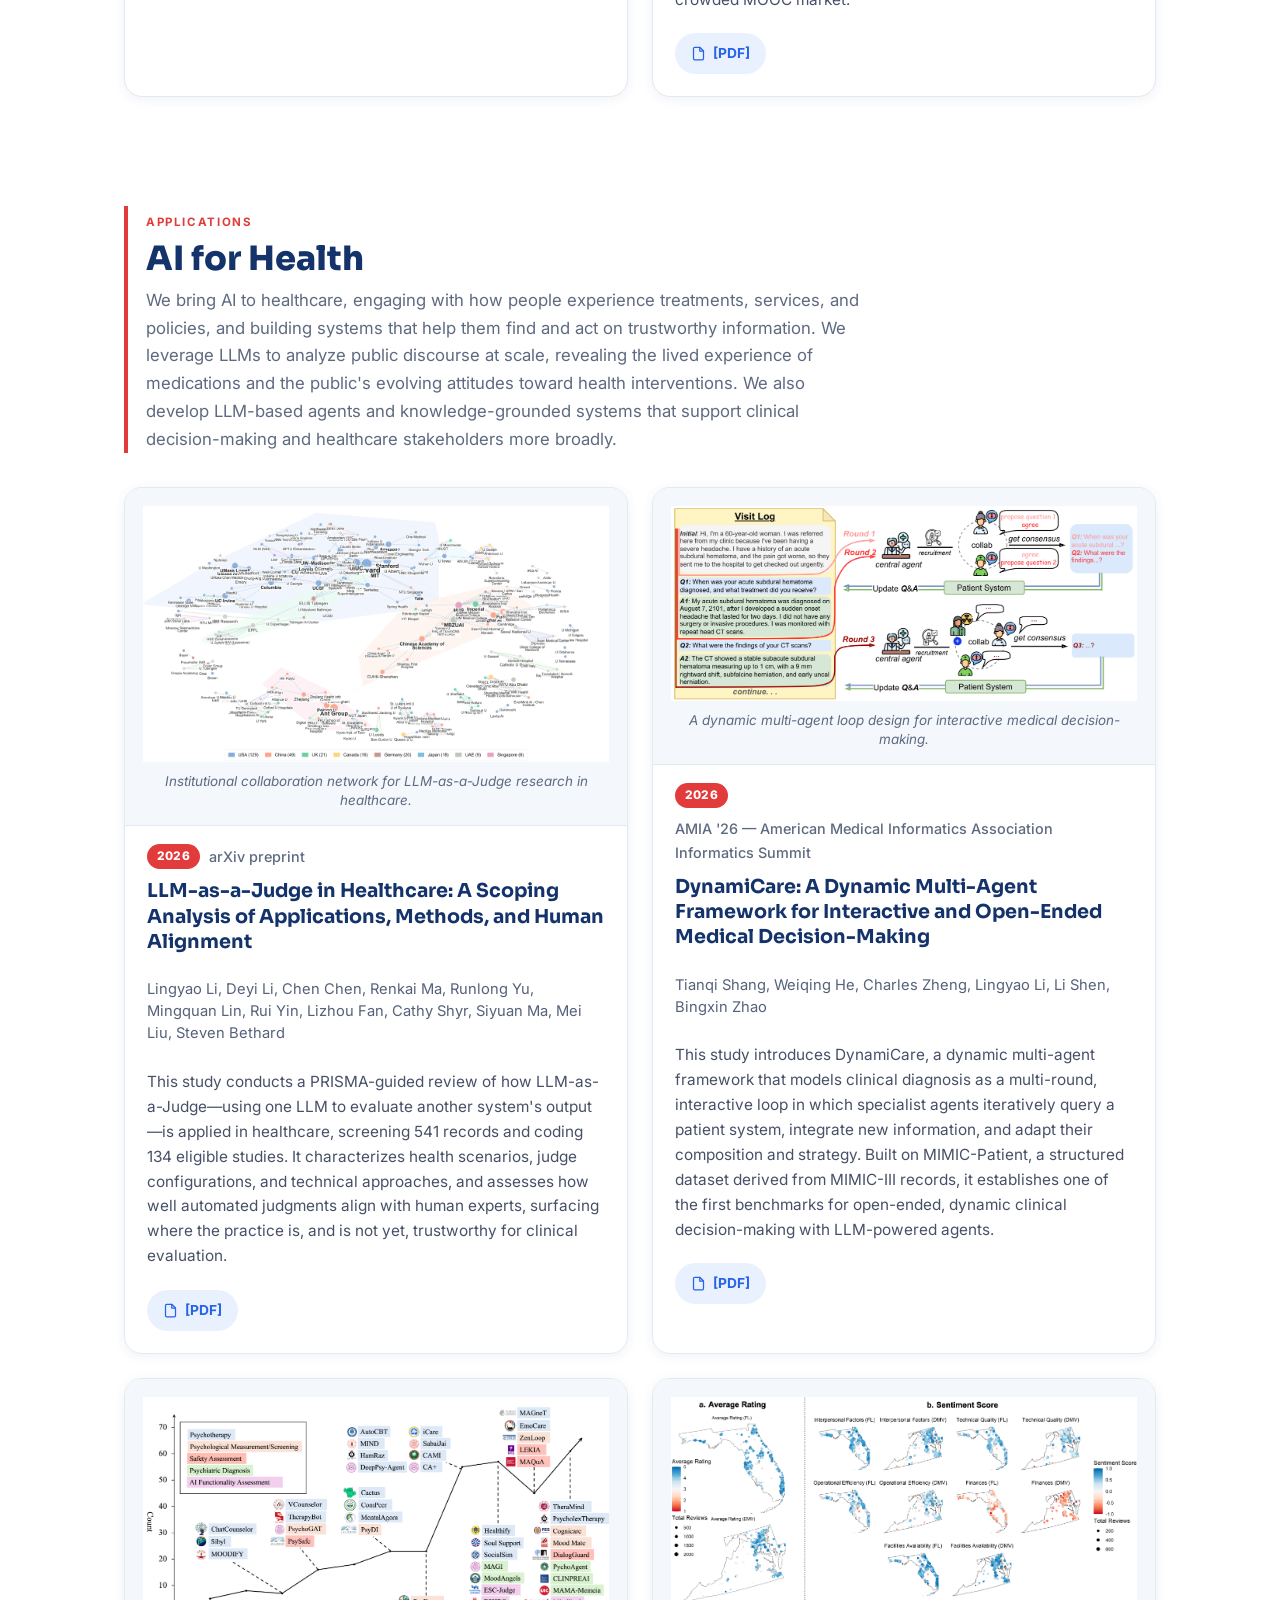
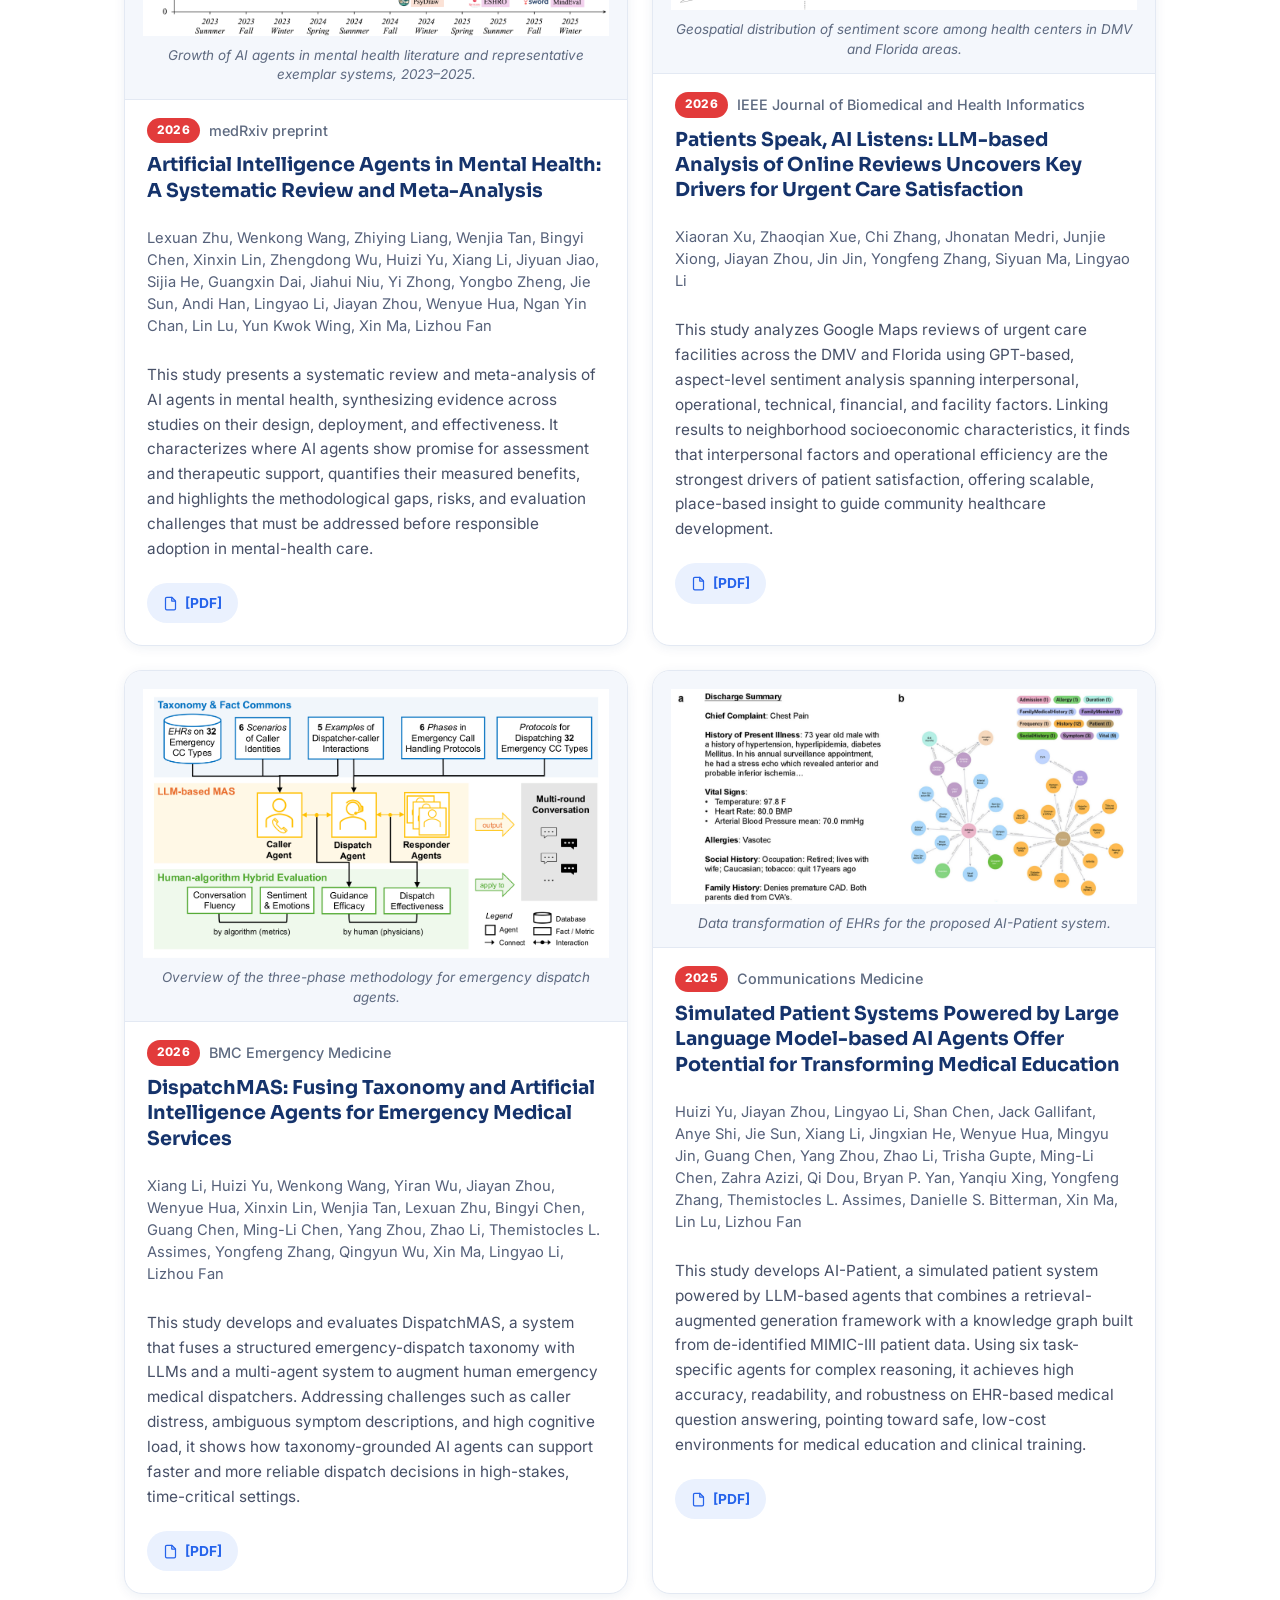
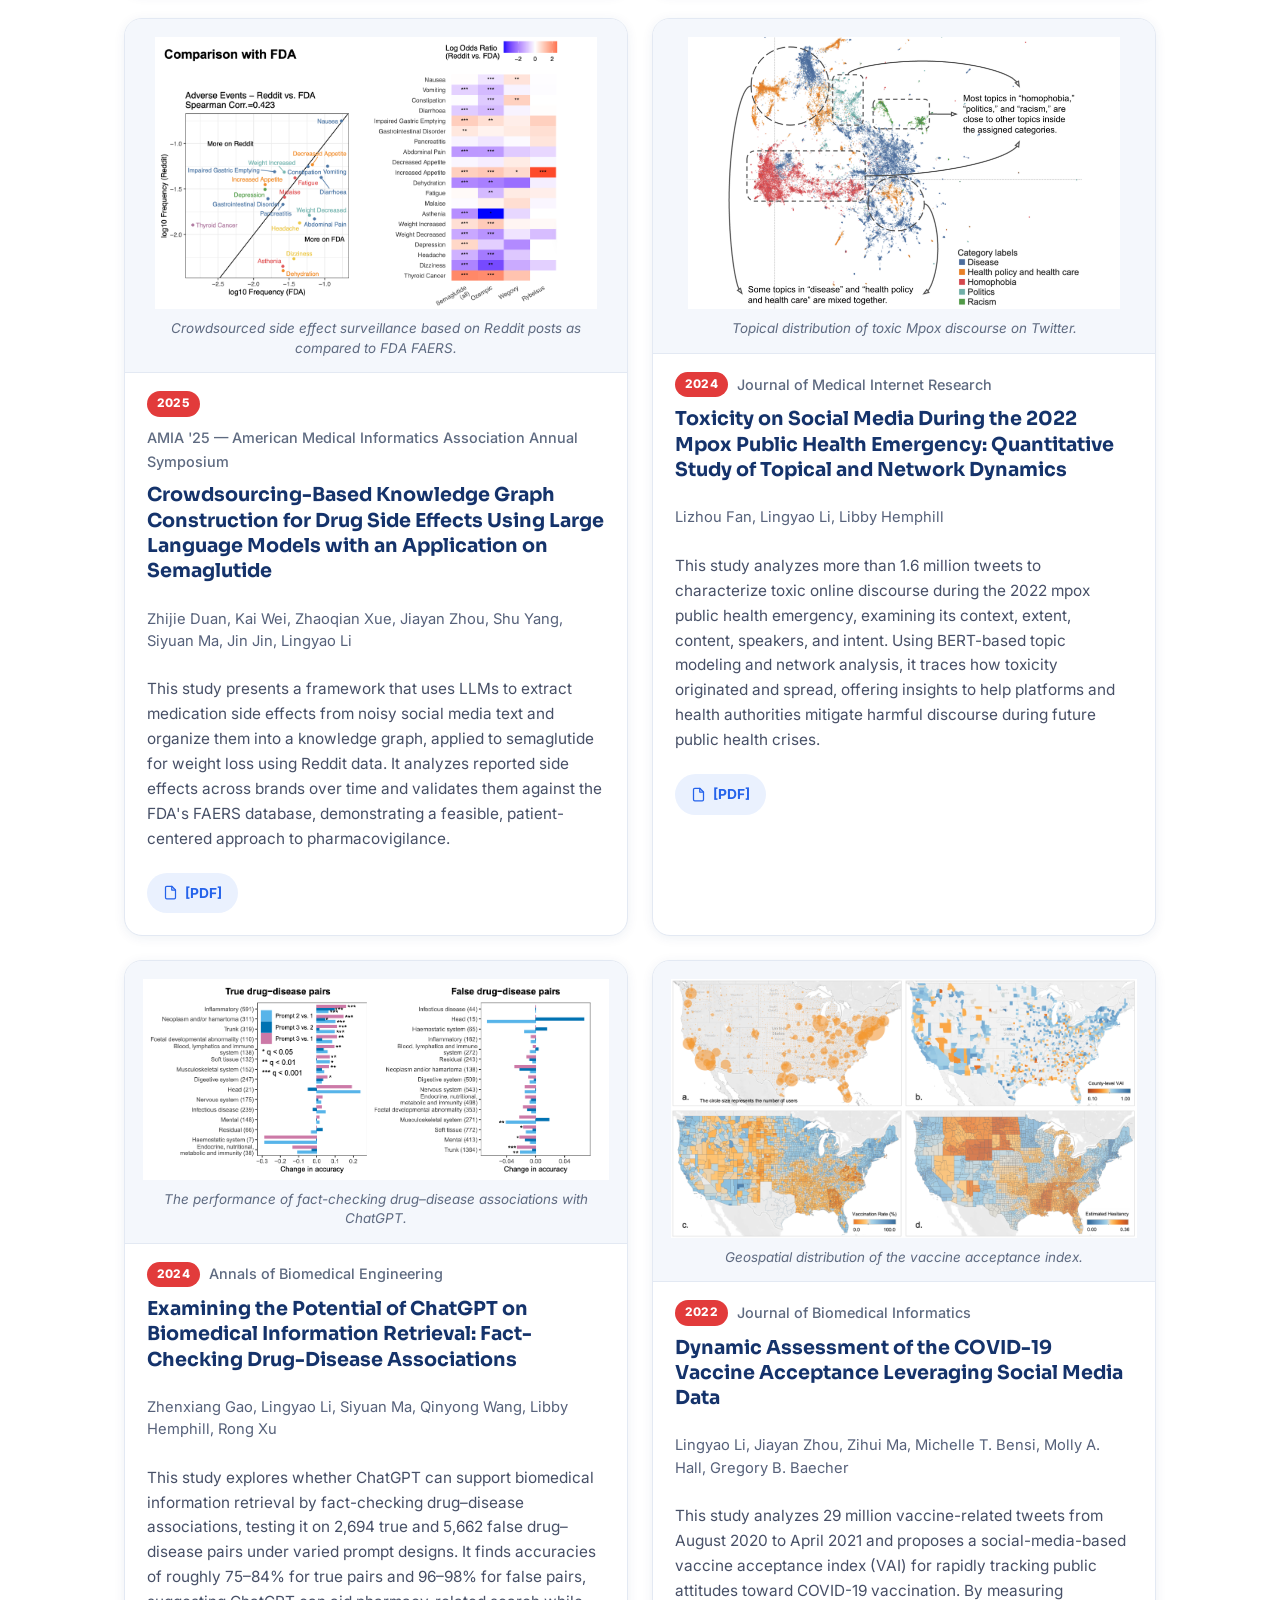
==== commit 930279f9: "Add cache-busting version tags to research figures" ====
--- a/research.html
+++ b/research.html
@@ -61,8 +61,8 @@
       <div class="paperlist">
         <article class="paper">
           <div class="paper__figbox">
-            <a class="paper__fig" href="assets/research/area1/paper_10.png" target="_blank" rel="noopener" aria-label="View full figure for The Rise of AI Agent Communities: Large-Scale Analysis of Discourse and Interaction on Moltbook">
-              <img src="assets/research/area1/paper_10.png" alt="Figure from: The Rise of AI Agent Communities: Large-Scale Analysis of Discourse and Interaction on Moltbook" loading="lazy" />
+            <a class="paper__fig" href="assets/research/area1/paper_10.png?v=28f5a21d" target="_blank" rel="noopener" aria-label="View full figure for The Rise of AI Agent Communities: Large-Scale Analysis of Discourse and Interaction on Moltbook">
+              <img src="assets/research/area1/paper_10.png?v=28f5a21d" alt="Figure from: The Rise of AI Agent Communities: Large-Scale Analysis of Discourse and Interaction on Moltbook" loading="lazy" />
             </a>
             <p class="paper__cap">Major discussion themes on Moltbook clustered by BERTopic.</p>
           </div>
@@ -84,8 +84,8 @@
         </article>
         <article class="paper">
           <div class="paper__figbox">
-            <a class="paper__fig" href="assets/research/area1/paper_3.png" target="_blank" rel="noopener" aria-label="View full figure for Can LLM Agents Really Debate? A Controlled Study of Multi-Agent Debate in Logical Reasoning">
-              <img src="assets/research/area1/paper_3.png" alt="Figure from: Can LLM Agents Really Debate? A Controlled Study of Multi-Agent Debate in Logical Reasoning" loading="lazy" />
+            <a class="paper__fig" href="assets/research/area1/paper_3.png?v=dab7d21b" target="_blank" rel="noopener" aria-label="View full figure for Can LLM Agents Really Debate? A Controlled Study of Multi-Agent Debate in Logical Reasoning">
+              <img src="assets/research/area1/paper_3.png?v=dab7d21b" alt="Figure from: Can LLM Agents Really Debate? A Controlled Study of Multi-Agent Debate in Logical Reasoning" loading="lazy" />
             </a>
             <p class="paper__cap">Whether agents behave rationally during debate on the Knight–Knave–Spy logic puzzle.</p>
           </div>
@@ -107,8 +107,8 @@
         </article>
         <article class="paper">
           <div class="paper__figbox">
-            <a class="paper__fig" href="assets/research/area1/paper_6.png" target="_blank" rel="noopener" aria-label="View full figure for Invisible Prompts, Visible Threats: Malicious Font Injection in External Resources for Large Language Models">
-              <img src="assets/research/area1/paper_6.png" alt="Figure from: Invisible Prompts, Visible Threats: Malicious Font Injection in External Resources for Large Language Models" loading="lazy" />
+            <a class="paper__fig" href="assets/research/area1/paper_6.png?v=9faed5de" target="_blank" rel="noopener" aria-label="View full figure for Invisible Prompts, Visible Threats: Malicious Font Injection in External Resources for Large Language Models">
+              <img src="assets/research/area1/paper_6.png?v=9faed5de" alt="Figure from: Invisible Prompts, Visible Threats: Malicious Font Injection in External Resources for Large Language Models" loading="lazy" />
             </a>
             <p class="paper__cap">The malicious font-injection attack pipeline through external resources.</p>
           </div>
@@ -130,8 +130,8 @@
         </article>
         <article class="paper">
           <div class="paper__figbox">
-            <a class="paper__fig" href="assets/research/area1/paper_9.png" target="_blank" rel="noopener" aria-label="View full figure for PartnerMAS: An LLM Hierarchical Multi-Agent Framework for Business Partner Selection on High-Dimensional Features">
-              <img src="assets/research/area1/paper_9.png" alt="Figure from: PartnerMAS: An LLM Hierarchical Multi-Agent Framework for Business Partner Selection on High-Dimensional Features" loading="lazy" />
+            <a class="paper__fig" href="assets/research/area1/paper_9.png?v=2825f1d4" target="_blank" rel="noopener" aria-label="View full figure for PartnerMAS: An LLM Hierarchical Multi-Agent Framework for Business Partner Selection on High-Dimensional Features">
+              <img src="assets/research/area1/paper_9.png?v=2825f1d4" alt="Figure from: PartnerMAS: An LLM Hierarchical Multi-Agent Framework for Business Partner Selection on High-Dimensional Features" loading="lazy" />
             </a>
             <p class="paper__cap">The design of the three-layer Planner–Specialist–Supervisor agent hierarchy framework.</p>
           </div>
@@ -153,8 +153,8 @@
         </article>
         <article class="paper">
           <div class="paper__figbox">
-            <a class="paper__fig" href="assets/research/area1/paper_1.png" target="_blank" rel="noopener" aria-label="View full figure for ADO: Automatic Data Optimization for Inputs in LLM Prompts">
-              <img src="assets/research/area1/paper_1.png" alt="Figure from: ADO: Automatic Data Optimization for Inputs in LLM Prompts" loading="lazy" />
+            <a class="paper__fig" href="assets/research/area1/paper_1.png?v=fa52e91c" target="_blank" rel="noopener" aria-label="View full figure for ADO: Automatic Data Optimization for Inputs in LLM Prompts">
+              <img src="assets/research/area1/paper_1.png?v=fa52e91c" alt="Figure from: ADO: Automatic Data Optimization for Inputs in LLM Prompts" loading="lazy" />
             </a>
             <p class="paper__cap">The illustration of ADO framework: content engineering and structural reformulation.</p>
           </div>
@@ -176,8 +176,8 @@
         </article>
         <article class="paper">
           <div class="paper__figbox">
-            <a class="paper__fig" href="assets/research/area1/paper_4.png" target="_blank" rel="noopener" aria-label="View full figure for Disentangling Logic: The Role of Context in Large Language Model Reasoning Capabilities">
-              <img src="assets/research/area1/paper_4.png" alt="Figure from: Disentangling Logic: The Role of Context in Large Language Model Reasoning Capabilities" loading="lazy" />
+            <a class="paper__fig" href="assets/research/area1/paper_4.png?v=2d93b2e9" target="_blank" rel="noopener" aria-label="View full figure for Disentangling Logic: The Role of Context in Large Language Model Reasoning Capabilities">
+              <img src="assets/research/area1/paper_4.png?v=2d93b2e9" alt="Figure from: Disentangling Logic: The Role of Context in Large Language Model Reasoning Capabilities" loading="lazy" />
             </a>
             <p class="paper__cap">An illustration of abstract and contextualized logical problems.</p>
           </div>
@@ -199,8 +199,8 @@
         </article>
         <article class="paper">
           <div class="paper__figbox">
-            <a class="paper__fig" href="assets/research/area1/paper_7.png" target="_blank" rel="noopener" aria-label="View full figure for Know the Ropes: A Heuristic Strategy for LLM-based Multi-Agent System Design">
-              <img src="assets/research/area1/paper_7.png" alt="Figure from: Know the Ropes: A Heuristic Strategy for LLM-based Multi-Agent System Design" loading="lazy" />
+            <a class="paper__fig" href="assets/research/area1/paper_7.png?v=0098de7c" target="_blank" rel="noopener" aria-label="View full figure for Know the Ropes: A Heuristic Strategy for LLM-based Multi-Agent System Design">
+              <img src="assets/research/area1/paper_7.png?v=0098de7c" alt="Figure from: Know the Ropes: A Heuristic Strategy for LLM-based Multi-Agent System Design" loading="lazy" />
             </a>
             <p class="paper__cap">An illustration of task decomposition in the Know-The-Ropes framework.</p>
           </div>
@@ -222,8 +222,8 @@
         </article>
         <article class="paper">
           <div class="paper__figbox">
-            <a class="paper__fig" href="assets/research/area1/paper_2.png" target="_blank" rel="noopener" aria-label="View full figure for BattleAgent: Multi-modal Dynamic Emulation on Historical Battles to Complement Historical Analysis">
-              <img src="assets/research/area1/paper_2.png" alt="Figure from: BattleAgent: Multi-modal Dynamic Emulation on Historical Battles to Complement Historical Analysis" loading="lazy" />
+            <a class="paper__fig" href="assets/research/area1/paper_2.png?v=b1b0073b" target="_blank" rel="noopener" aria-label="View full figure for BattleAgent: Multi-modal Dynamic Emulation on Historical Battles to Complement Historical Analysis">
+              <img src="assets/research/area1/paper_2.png?v=b1b0073b" alt="Figure from: BattleAgent: Multi-modal Dynamic Emulation on Historical Battles to Complement Historical Analysis" loading="lazy" />
             </a>
             <p class="paper__cap">Agent movement and dynamic agent structure on battlefield.</p>
           </div>
@@ -245,8 +245,8 @@
         </article>
         <article class="paper">
           <div class="paper__figbox">
-            <a class="paper__fig" href="assets/research/area1/paper_5.png" target="_blank" rel="noopener" aria-label="View full figure for Game-theoretic LLM: Agent Workflow for Negotiation Games">
-              <img src="assets/research/area1/paper_5.png" alt="Figure from: Game-theoretic LLM: Agent Workflow for Negotiation Games" loading="lazy" />
+            <a class="paper__fig" href="assets/research/area1/paper_5.png?v=5992daf7" target="_blank" rel="noopener" aria-label="View full figure for Game-theoretic LLM: Agent Workflow for Negotiation Games">
+              <img src="assets/research/area1/paper_5.png?v=5992daf7" alt="Figure from: Game-theoretic LLM: Agent Workflow for Negotiation Games" loading="lazy" />
             </a>
             <p class="paper__cap">Agent workflow design for complete- and incomplete-information games.</p>
           </div>
@@ -268,8 +268,8 @@
         </article>
         <article class="paper">
           <div class="paper__figbox">
-            <a class="paper__fig" href="assets/research/area1/paper_8.png" target="_blank" rel="noopener" aria-label="View full figure for NPHardEval: Dynamic Benchmark on Reasoning Ability of Large Language Models via Complexity Classes">
-              <img src="assets/research/area1/paper_8.png" alt="Figure from: NPHardEval: Dynamic Benchmark on Reasoning Ability of Large Language Models via Complexity Classes" loading="lazy" />
+            <a class="paper__fig" href="assets/research/area1/paper_8.png?v=c2cd116c" target="_blank" rel="noopener" aria-label="View full figure for NPHardEval: Dynamic Benchmark on Reasoning Ability of Large Language Models via Complexity Classes">
+              <img src="assets/research/area1/paper_8.png?v=c2cd116c" alt="Figure from: NPHardEval: Dynamic Benchmark on Reasoning Ability of Large Language Models via Complexity Classes" loading="lazy" />
             </a>
             <p class="paper__cap">Model performance on different complexity NP-Hard problems.</p>
           </div>
@@ -291,8 +291,8 @@
         </article>
         <article class="paper">
           <div class="paper__figbox">
-            <a class="paper__fig" href="assets/research/area1/paper_12.png" target="_blank" rel="noopener" aria-label="View full figure for When AI Meets Finance (StockAgent): Large Language Model-based Stock Trading in Simulated Real-world Environments">
-              <img src="assets/research/area1/paper_12.png" alt="Figure from: When AI Meets Finance (StockAgent): Large Language Model-based Stock Trading in Simulated Real-world Environments" loading="lazy" />
+            <a class="paper__fig" href="assets/research/area1/paper_12.png?v=7595b225" target="_blank" rel="noopener" aria-label="View full figure for When AI Meets Finance (StockAgent): Large Language Model-based Stock Trading in Simulated Real-world Environments">
+              <img src="assets/research/area1/paper_12.png?v=7595b225" alt="Figure from: When AI Meets Finance (StockAgent): Large Language Model-based Stock Trading in Simulated Real-world Environments" loading="lazy" />
             </a>
             <p class="paper__cap">The proposed multi-agent LLM stock-trading simulation framework.</p>
           </div>
@@ -314,8 +314,8 @@
         </article>
         <article class="paper">
           <div class="paper__figbox">
-            <a class="paper__fig" href="assets/research/area1/paper_11.png" target="_blank" rel="noopener" aria-label="View full figure for War and Peace (WarAgent): LLM-based Multi-Agent Simulation of World Wars">
-              <img src="assets/research/area1/paper_11.png" alt="Figure from: War and Peace (WarAgent): LLM-based Multi-Agent Simulation of World Wars" loading="lazy" />
+            <a class="paper__fig" href="assets/research/area1/paper_11.png?v=e38d2986" target="_blank" rel="noopener" aria-label="View full figure for War and Peace (WarAgent): LLM-based Multi-Agent Simulation of World Wars">
+              <img src="assets/research/area1/paper_11.png?v=e38d2986" alt="Figure from: War and Peace (WarAgent): LLM-based Multi-Agent Simulation of World Wars" loading="lazy" />
             </a>
             <p class="paper__cap">The agent interaction design given the proposed war context.</p>
           </div>
@@ -347,8 +347,8 @@
       <div class="paperlist">
         <article class="paper">
           <div class="paper__figbox">
-            <a class="paper__fig" href="assets/research/area2/paper_7.png" target="_blank" rel="noopener" aria-label="View full figure for LLM-as-a-Reviewer: Benchmarking Their Ability, Divergence, and Prompt Injection Resistance as Paper Reviewers">
-              <img src="assets/research/area2/paper_7.png" alt="Figure from: LLM-as-a-Reviewer: Benchmarking Their Ability, Divergence, and Prompt Injection Resistance as Paper Reviewers" loading="lazy" />
+            <a class="paper__fig" href="assets/research/area2/paper_7.png?v=355ce5fa" target="_blank" rel="noopener" aria-label="View full figure for LLM-as-a-Reviewer: Benchmarking Their Ability, Divergence, and Prompt Injection Resistance as Paper Reviewers">
+              <img src="assets/research/area2/paper_7.png?v=355ce5fa" alt="Figure from: LLM-as-a-Reviewer: Benchmarking Their Ability, Divergence, and Prompt Injection Resistance as Paper Reviewers" loading="lazy" />
             </a>
             <p class="paper__cap">Subcriterion-level topic gap between each LLM and human reviewers across 19 subcriteria.</p>
           </div>
@@ -370,8 +370,8 @@
         </article>
         <article class="paper">
           <div class="paper__figbox">
-            <a class="paper__fig" href="assets/research/area2/paper_3.png" target="_blank" rel="noopener" aria-label="View full figure for Characterizing User-Reported Risks across LLM Chatbots">
-              <img src="assets/research/area2/paper_3.png" alt="Figure from: Characterizing User-Reported Risks across LLM Chatbots" loading="lazy" />
+            <a class="paper__fig" href="assets/research/area2/paper_3.png?v=d1a55b3a" target="_blank" rel="noopener" aria-label="View full figure for Characterizing User-Reported Risks across LLM Chatbots">
+              <img src="assets/research/area2/paper_3.png?v=d1a55b3a" alt="Figure from: Characterizing User-Reported Risks across LLM Chatbots" loading="lazy" />
             </a>
             <p class="paper__cap">User-reported risks mapped across seven major LLM chatbots.</p>
           </div>
@@ -393,8 +393,8 @@
         </article>
         <article class="paper">
           <div class="paper__figbox">
-            <a class="paper__fig" href="assets/research/area2/paper_6.png" target="_blank" rel="noopener" aria-label="View full figure for LLM Use for Mental Health: Crowdsourcing Users&#x27; Sentiment-based Perspectives and Values from Social Discussions">
-              <img src="assets/research/area2/paper_6.png" alt="Figure from: LLM Use for Mental Health: Crowdsourcing Users&#x27; Sentiment-based Perspectives and Values from Social Discussions" loading="lazy" />
+            <a class="paper__fig" href="assets/research/area2/paper_6.png?v=e0b5af2c" target="_blank" rel="noopener" aria-label="View full figure for LLM Use for Mental Health: Crowdsourcing Users&#x27; Sentiment-based Perspectives and Values from Social Discussions">
+              <img src="assets/research/area2/paper_6.png?v=e0b5af2c" alt="Figure from: LLM Use for Mental Health: Crowdsourcing Users&#x27; Sentiment-based Perspectives and Values from Social Discussions" loading="lazy" />
             </a>
             <p class="paper__cap">A value-sensitive pipeline linking sentiments, conditions, and user values.</p>
           </div>
@@ -416,8 +416,8 @@
         </article>
         <article class="paper">
           <div class="paper__figbox">
-            <a class="paper__fig" href="assets/research/area2/paper_8.png" target="_blank" rel="noopener" aria-label="View full figure for Negotiating Digital Identities with AI Companions: Motivations, Strategies, and Emotional Outcomes">
-              <img src="assets/research/area2/paper_8.png" alt="Figure from: Negotiating Digital Identities with AI Companions: Motivations, Strategies, and Emotional Outcomes" loading="lazy" />
+            <a class="paper__fig" href="assets/research/area2/paper_8.png?v=c5e9b3d6" target="_blank" rel="noopener" aria-label="View full figure for Negotiating Digital Identities with AI Companions: Motivations, Strategies, and Emotional Outcomes">
+              <img src="assets/research/area2/paper_8.png?v=c5e9b3d6" alt="Figure from: Negotiating Digital Identities with AI Companions: Motivations, Strategies, and Emotional Outcomes" loading="lazy" />
             </a>
             <p class="paper__cap">The three-stage identity negotiation process with AI companions.</p>
           </div>
@@ -439,8 +439,8 @@
         </article>
         <article class="paper">
           <div class="paper__figbox">
-            <a class="paper__fig" href="assets/research/area2/paper_10.png" target="_blank" rel="noopener" aria-label="View full figure for Exploring Needs and Design Opportunities for Proactive Information Support in In-Person Small-Group Conversations">
-              <img src="assets/research/area2/paper_10.png" alt="Figure from: Exploring Needs and Design Opportunities for Proactive Information Support in In-Person Small-Group Conversations" loading="lazy" />
+            <a class="paper__fig" href="assets/research/area2/paper_10.png?v=929a60f5" target="_blank" rel="noopener" aria-label="View full figure for Exploring Needs and Design Opportunities for Proactive Information Support in In-Person Small-Group Conversations">
+              <img src="assets/research/area2/paper_10.png?v=929a60f5" alt="Figure from: Exploring Needs and Design Opportunities for Proactive Information Support in In-Person Small-Group Conversations" loading="lazy" />
             </a>
             <p class="paper__cap">Mixed-reality technology probes for small-group conversations.</p>
           </div>
@@ -462,8 +462,8 @@
         </article>
         <article class="paper">
           <div class="paper__figbox">
-            <a class="paper__fig" href="assets/research/area2/paper_4.png" target="_blank" rel="noopener" aria-label="View full figure for COGNITION: From Evaluation to Defense against Multimodal LLM CAPTCHA Solvers">
-              <img src="assets/research/area2/paper_4.png" alt="Figure from: COGNITION: From Evaluation to Defense against Multimodal LLM CAPTCHA Solvers" loading="lazy" />
+            <a class="paper__fig" href="assets/research/area2/paper_4.png?v=1e8b8c91" target="_blank" rel="noopener" aria-label="View full figure for COGNITION: From Evaluation to Defense against Multimodal LLM CAPTCHA Solvers">
+              <img src="assets/research/area2/paper_4.png?v=1e8b8c91" alt="Figure from: COGNITION: From Evaluation to Defense against Multimodal LLM CAPTCHA Solvers" loading="lazy" />
             </a>
             <p class="paper__cap">Heatmap of CAPTCHA task difficulty given different LLMs.</p>
           </div>
@@ -485,8 +485,8 @@
         </article>
         <article class="paper">
           <div class="paper__figbox">
-            <a class="paper__fig" href="assets/research/area2/paper_2.png" target="_blank" rel="noopener" aria-label="View full figure for Beyond the Uncanny Valley: A Mixed-Method Investigation of Anthropomorphism in Protective Responses to Robot Abuse">
-              <img src="assets/research/area2/paper_2.png" alt="Figure from: Beyond the Uncanny Valley: A Mixed-Method Investigation of Anthropomorphism in Protective Responses to Robot Abuse" loading="lazy" />
+            <a class="paper__fig" href="assets/research/area2/paper_2.png?v=7d43f93e" target="_blank" rel="noopener" aria-label="View full figure for Beyond the Uncanny Valley: A Mixed-Method Investigation of Anthropomorphism in Protective Responses to Robot Abuse">
+              <img src="assets/research/area2/paper_2.png?v=7d43f93e" alt="Figure from: Beyond the Uncanny Valley: A Mixed-Method Investigation of Anthropomorphism in Protective Responses to Robot Abuse" loading="lazy" />
             </a>
             <p class="paper__cap">Study design across low, moderate, and high robot anthropomorphism.</p>
           </div>
@@ -508,8 +508,8 @@
         </article>
         <article class="paper">
           <div class="paper__figbox">
-            <a class="paper__fig" href="assets/research/area2/paper_5.png" target="_blank" rel="noopener" aria-label="View full figure for I don&#x27;t Want You to Die: A Shared Responsibility Framework for Safeguarding Child-Robot Companionship">
-              <img src="assets/research/area2/paper_5.png" alt="Figure from: I don&#x27;t Want You to Die: A Shared Responsibility Framework for Safeguarding Child-Robot Companionship" loading="lazy" />
+            <a class="paper__fig" href="assets/research/area2/paper_5.png?v=2ad90c34" target="_blank" rel="noopener" aria-label="View full figure for I don&#x27;t Want You to Die: A Shared Responsibility Framework for Safeguarding Child-Robot Companionship">
+              <img src="assets/research/area2/paper_5.png?v=2ad90c34" alt="Figure from: I don&#x27;t Want You to Die: A Shared Responsibility Framework for Safeguarding Child-Robot Companionship" loading="lazy" />
             </a>
             <p class="paper__cap">A shared-responsibility framework for child-robot companionship.</p>
           </div>
@@ -531,8 +531,8 @@
         </article>
         <article class="paper">
           <div class="paper__figbox">
-            <a class="paper__fig" href="assets/research/area2/paper_9.png" target="_blank" rel="noopener" aria-label="View full figure for What&#x27;s in a Prompt? A Large-Scale Experiment to Assess the Impact of Prompt Design on the Compliance and Accuracy of LLM-Generated Text Annotations">
-              <img src="assets/research/area2/paper_9.png" alt="Figure from: What&#x27;s in a Prompt? A Large-Scale Experiment to Assess the Impact of Prompt Design on the Compliance and Accuracy of LLM-Generated Text Annotations" loading="lazy" />
+            <a class="paper__fig" href="assets/research/area2/paper_9.png?v=e1b29e16" target="_blank" rel="noopener" aria-label="View full figure for What&#x27;s in a Prompt? A Large-Scale Experiment to Assess the Impact of Prompt Design on the Compliance and Accuracy of LLM-Generated Text Annotations">
+              <img src="assets/research/area2/paper_9.png?v=e1b29e16" alt="Figure from: What&#x27;s in a Prompt? A Large-Scale Experiment to Assess the Impact of Prompt Design on the Compliance and Accuracy of LLM-Generated Text Annotations" loading="lazy" />
             </a>
             <p class="paper__cap">A multi-prompt experiment across models and four CSS tasks.</p>
           </div>
@@ -554,8 +554,8 @@
         </article>
         <article class="paper">
           <div class="paper__figbox">
-            <a class="paper__fig" href="assets/research/area2/paper_1.png" target="_blank" rel="noopener" aria-label="View full figure for &quot;HOT&quot; ChatGPT: The Promise of ChatGPT in Detecting and Discriminating Hateful, Offensive, and Toxic Comments on Social Media">
-              <img src="assets/research/area2/paper_1.png" alt="Figure from: &quot;HOT&quot; ChatGPT: The Promise of ChatGPT in Detecting and Discriminating Hateful, Offensive, and Toxic Comments on Social Media" loading="lazy" />
+            <a class="paper__fig" href="assets/research/area2/paper_1.png?v=dc51b7e4" target="_blank" rel="noopener" aria-label="View full figure for &quot;HOT&quot; ChatGPT: The Promise of ChatGPT in Detecting and Discriminating Hateful, Offensive, and Toxic Comments on Social Media">
+              <img src="assets/research/area2/paper_1.png?v=dc51b7e4" alt="Figure from: &quot;HOT&quot; ChatGPT: The Promise of ChatGPT in Detecting and Discriminating Hateful, Offensive, and Toxic Comments on Social Media" loading="lazy" />
             </a>
             <p class="paper__cap">HOT classification results for detecting Hateful, Offensive, Toxic content.</p>
           </div>
@@ -577,8 +577,8 @@
         </article>
         <article class="paper">
           <div class="paper__figbox">
-            <a class="paper__fig" href="assets/research/area2/paper_11.png" target="_blank" rel="noopener" aria-label="View full figure for ChatGPT in Education: A Discourse Analysis of Worries and Concerns on Social Media">
-              <img src="assets/research/area2/paper_11.png" alt="Figure from: ChatGPT in Education: A Discourse Analysis of Worries and Concerns on Social Media" loading="lazy" />
+            <a class="paper__fig" href="assets/research/area2/paper_11.png?v=ca65c4f7" target="_blank" rel="noopener" aria-label="View full figure for ChatGPT in Education: A Discourse Analysis of Worries and Concerns on Social Media">
+              <img src="assets/research/area2/paper_11.png?v=ca65c4f7" alt="Figure from: ChatGPT in Education: A Discourse Analysis of Worries and Concerns on Social Media" loading="lazy" />
             </a>
             <p class="paper__cap">Twitter sentiment trend and significant events on ChatGPT in education.</p>
           </div>
@@ -600,8 +600,8 @@
         </article>
         <article class="paper">
           <div class="paper__figbox">
-            <a class="paper__fig" href="assets/research/area2/paper_12.png" target="_blank" rel="noopener" aria-label="View full figure for Key Factors in MOOC Pedagogy based on NLP Sentiment Analysis of Learner Reviews: What Makes a Hit">
-              <img src="assets/research/area2/paper_12.png" alt="Figure from: Key Factors in MOOC Pedagogy based on NLP Sentiment Analysis of Learner Reviews: What Makes a Hit" loading="lazy" />
+            <a class="paper__fig" href="assets/research/area2/paper_12.png?v=e0d529cc" target="_blank" rel="noopener" aria-label="View full figure for Key Factors in MOOC Pedagogy based on NLP Sentiment Analysis of Learner Reviews: What Makes a Hit">
+              <img src="assets/research/area2/paper_12.png?v=e0d529cc" alt="Figure from: Key Factors in MOOC Pedagogy based on NLP Sentiment Analysis of Learner Reviews: What Makes a Hit" loading="lazy" />
             </a>
             <p class="paper__cap">Concept map based on the CoI model for MOOC learners.</p>
           </div>
@@ -633,8 +633,8 @@
       <div class="paperlist">
         <article class="paper">
           <div class="paper__figbox">
-            <a class="paper__fig" href="assets/research/area3/paper_6.png" target="_blank" rel="noopener" aria-label="View full figure for LLM-as-a-Judge in Healthcare: A Scoping Analysis of Applications, Methods, and Human Alignment">
-              <img src="assets/research/area3/paper_6.png" alt="Figure from: LLM-as-a-Judge in Healthcare: A Scoping Analysis of Applications, Methods, and Human Alignment" loading="lazy" />
+            <a class="paper__fig" href="assets/research/area3/paper_6.png?v=4055c119" target="_blank" rel="noopener" aria-label="View full figure for LLM-as-a-Judge in Healthcare: A Scoping Analysis of Applications, Methods, and Human Alignment">
+              <img src="assets/research/area3/paper_6.png?v=4055c119" alt="Figure from: LLM-as-a-Judge in Healthcare: A Scoping Analysis of Applications, Methods, and Human Alignment" loading="lazy" />
             </a>
             <p class="paper__cap">Institutional collaboration network for LLM-as-a-Judge research in healthcare.</p>
           </div>
@@ -656,8 +656,8 @@
         </article>
         <article class="paper">
           <div class="paper__figbox">
-            <a class="paper__fig" href="assets/research/area3/paper_10.png" target="_blank" rel="noopener" aria-label="View full figure for DynamiCare: A Dynamic Multi-Agent Framework for Interactive and Open-Ended Medical Decision-Making">
-              <img src="assets/research/area3/paper_10.png" alt="Figure from: DynamiCare: A Dynamic Multi-Agent Framework for Interactive and Open-Ended Medical Decision-Making" loading="lazy" />
+            <a class="paper__fig" href="assets/research/area3/paper_10.png?v=8b9d0d66" target="_blank" rel="noopener" aria-label="View full figure for DynamiCare: A Dynamic Multi-Agent Framework for Interactive and Open-Ended Medical Decision-Making">
+              <img src="assets/research/area3/paper_10.png?v=8b9d0d66" alt="Figure from: DynamiCare: A Dynamic Multi-Agent Framework for Interactive and Open-Ended Medical Decision-Making" loading="lazy" />
             </a>
             <p class="paper__cap">A dynamic multi-agent loop design for interactive medical decision-making.</p>
           </div>
@@ -679,8 +679,8 @@
         </article>
         <article class="paper">
           <div class="paper__figbox">
-            <a class="paper__fig" href="assets/research/area3/paper_1.png" target="_blank" rel="noopener" aria-label="View full figure for Artificial Intelligence Agents in Mental Health: A Systematic Review and Meta-Analysis">
-              <img src="assets/research/area3/paper_1.png" alt="Figure from: Artificial Intelligence Agents in Mental Health: A Systematic Review and Meta-Analysis" loading="lazy" />
+            <a class="paper__fig" href="assets/research/area3/paper_1.png?v=5c85e71c" target="_blank" rel="noopener" aria-label="View full figure for Artificial Intelligence Agents in Mental Health: A Systematic Review and Meta-Analysis">
+              <img src="assets/research/area3/paper_1.png?v=5c85e71c" alt="Figure from: Artificial Intelligence Agents in Mental Health: A Systematic Review and Meta-Analysis" loading="lazy" />
             </a>
             <p class="paper__cap">Growth of AI agents in mental health literature and representative exemplar systems, 2023–2025.</p>
           </div>
@@ -702,8 +702,8 @@
         </article>
         <article class="paper">
           <div class="paper__figbox">
-            <a class="paper__fig" href="assets/research/area3/paper_7.png" target="_blank" rel="noopener" aria-label="View full figure for Patients Speak, AI Listens: LLM-based Analysis of Online Reviews Uncovers Key Drivers for Urgent Care Satisfaction">
-              <img src="assets/research/area3/paper_7.png" alt="Figure from: Patients Speak, AI Listens: LLM-based Analysis of Online Reviews Uncovers Key Drivers for Urgent Care Satisfaction" loading="lazy" />
+            <a class="paper__fig" href="assets/research/area3/paper_7.png?v=ff4285d8" target="_blank" rel="noopener" aria-label="View full figure for Patients Speak, AI Listens: LLM-based Analysis of Online Reviews Uncovers Key Drivers for Urgent Care Satisfaction">
+              <img src="assets/research/area3/paper_7.png?v=ff4285d8" alt="Figure from: Patients Speak, AI Listens: LLM-based Analysis of Online Reviews Uncovers Key Drivers for Urgent Care Satisfaction" loading="lazy" />
             </a>
             <p class="paper__cap">Geospatial distribution of sentiment score among health centers in DMV and Florida areas.</p>
           </div>
@@ -725,8 +725,8 @@
         </article>
         <article class="paper">
           <div class="paper__figbox">
-            <a class="paper__fig" href="assets/research/area3/paper_3.png" target="_blank" rel="noopener" aria-label="View full figure for DispatchMAS: Fusing Taxonomy and Artificial Intelligence Agents for Emergency Medical Services">
-              <img src="assets/research/area3/paper_3.png" alt="Figure from: DispatchMAS: Fusing Taxonomy and Artificial Intelligence Agents for Emergency Medical Services" loading="lazy" />
+            <a class="paper__fig" href="assets/research/area3/paper_3.png?v=c4fe29f0" target="_blank" rel="noopener" aria-label="View full figure for DispatchMAS: Fusing Taxonomy and Artificial Intelligence Agents for Emergency Medical Services">
+              <img src="assets/research/area3/paper_3.png?v=c4fe29f0" alt="Figure from: DispatchMAS: Fusing Taxonomy and Artificial Intelligence Agents for Emergency Medical Services" loading="lazy" />
             </a>
             <p class="paper__cap">Overview of the three-phase methodology for emergency dispatch agents.</p>
           </div>
@@ -748,8 +748,8 @@
         </article>
         <article class="paper">
           <div class="paper__figbox">
-            <a class="paper__fig" href="assets/research/area3/paper_8.png" target="_blank" rel="noopener" aria-label="View full figure for Simulated Patient Systems Powered by Large Language Model-based AI Agents Offer Potential for Transforming Medical Education">
-              <img src="assets/research/area3/paper_8.png" alt="Figure from: Simulated Patient Systems Powered by Large Language Model-based AI Agents Offer Potential for Transforming Medical Education" loading="lazy" />
+            <a class="paper__fig" href="assets/research/area3/paper_8.png?v=40857de8" target="_blank" rel="noopener" aria-label="View full figure for Simulated Patient Systems Powered by Large Language Model-based AI Agents Offer Potential for Transforming Medical Education">
+              <img src="assets/research/area3/paper_8.png?v=40857de8" alt="Figure from: Simulated Patient Systems Powered by Large Language Model-based AI Agents Offer Potential for Transforming Medical Education" loading="lazy" />
             </a>
             <p class="paper__cap">Data transformation of EHRs for the proposed AI-Patient system.</p>
           </div>
@@ -771,8 +771,8 @@
         </article>
         <article class="paper">
           <div class="paper__figbox">
-            <a class="paper__fig" href="assets/research/area3/paper_2.png" target="_blank" rel="noopener" aria-label="View full figure for Crowdsourcing-Based Knowledge Graph Construction for Drug Side Effects Using Large Language Models with an Application on Semaglutide">
-              <img src="assets/research/area3/paper_2.png" alt="Figure from: Crowdsourcing-Based Knowledge Graph Construction for Drug Side Effects Using Large Language Models with an Application on Semaglutide" loading="lazy" />
+            <a class="paper__fig" href="assets/research/area3/paper_2.png?v=b1d715d3" target="_blank" rel="noopener" aria-label="View full figure for Crowdsourcing-Based Knowledge Graph Construction for Drug Side Effects Using Large Language Models with an Application on Semaglutide">
+              <img src="assets/research/area3/paper_2.png?v=b1d715d3" alt="Figure from: Crowdsourcing-Based Knowledge Graph Construction for Drug Side Effects Using Large Language Models with an Application on Semaglutide" loading="lazy" />
             </a>
             <p class="paper__cap">Crowdsourced side effect surveillance based on Reddit posts as compared to FDA FAERS.</p>
           </div>
@@ -794,8 +794,8 @@
         </article>
         <article class="paper">
           <div class="paper__figbox">
-            <a class="paper__fig" href="assets/research/area3/paper_9.png" target="_blank" rel="noopener" aria-label="View full figure for Toxicity on Social Media During the 2022 Mpox Public Health Emergency: Quantitative Study of Topical and Network Dynamics">
-              <img src="assets/research/area3/paper_9.png" alt="Figure from: Toxicity on Social Media During the 2022 Mpox Public Health Emergency: Quantitative Study of Topical and Network Dynamics" loading="lazy" />
+            <a class="paper__fig" href="assets/research/area3/paper_9.png?v=ef34a22a" target="_blank" rel="noopener" aria-label="View full figure for Toxicity on Social Media During the 2022 Mpox Public Health Emergency: Quantitative Study of Topical and Network Dynamics">
+              <img src="assets/research/area3/paper_9.png?v=ef34a22a" alt="Figure from: Toxicity on Social Media During the 2022 Mpox Public Health Emergency: Quantitative Study of Topical and Network Dynamics" loading="lazy" />
             </a>
             <p class="paper__cap">Topical distribution of toxic Mpox discourse on Twitter.</p>
           </div>
@@ -817,8 +817,8 @@
         </article>
         <article class="paper">
           <div class="paper__figbox">
-            <a class="paper__fig" href="assets/research/area3/paper_5.png" target="_blank" rel="noopener" aria-label="View full figure for Examining the Potential of ChatGPT on Biomedical Information Retrieval: Fact-Checking Drug-Disease Associations">
-              <img src="assets/research/area3/paper_5.png" alt="Figure from: Examining the Potential of ChatGPT on Biomedical Information Retrieval: Fact-Checking Drug-Disease Associations" loading="lazy" />
+            <a class="paper__fig" href="assets/research/area3/paper_5.png?v=0c728d6f" target="_blank" rel="noopener" aria-label="View full figure for Examining the Potential of ChatGPT on Biomedical Information Retrieval: Fact-Checking Drug-Disease Associations">
+              <img src="assets/research/area3/paper_5.png?v=0c728d6f" alt="Figure from: Examining the Potential of ChatGPT on Biomedical Information Retrieval: Fact-Checking Drug-Disease Associations" loading="lazy" />
             </a>
             <p class="paper__cap">The performance of fact-checking drug–disease associations with ChatGPT.</p>
           </div>
@@ -840,8 +840,8 @@
         </article>
         <article class="paper">
           <div class="paper__figbox">
-            <a class="paper__fig" href="assets/research/area3/paper_4.png" target="_blank" rel="noopener" aria-label="View full figure for Dynamic Assessment of the COVID-19 Vaccine Acceptance Leveraging Social Media Data">
-              <img src="assets/research/area3/paper_4.png" alt="Figure from: Dynamic Assessment of the COVID-19 Vaccine Acceptance Leveraging Social Media Data" loading="lazy" />
+            <a class="paper__fig" href="assets/research/area3/paper_4.png?v=5a1340d3" target="_blank" rel="noopener" aria-label="View full figure for Dynamic Assessment of the COVID-19 Vaccine Acceptance Leveraging Social Media Data">
+              <img src="assets/research/area3/paper_4.png?v=5a1340d3" alt="Figure from: Dynamic Assessment of the COVID-19 Vaccine Acceptance Leveraging Social Media Data" loading="lazy" />
             </a>
             <p class="paper__cap">Geospatial distribution of the vaccine acceptance index.</p>
           </div>
@@ -873,8 +873,8 @@
       <div class="paperlist">
         <article class="paper">
           <div class="paper__figbox">
-            <a class="paper__fig" href="assets/research/area4/paper_3.png" target="_blank" rel="noopener" aria-label="View full figure for Do VLMs See What Sensors Feel? A Scalable Expert-Guided Design for Wheelchair Accessibility Assessment from Street View">
-              <img src="assets/research/area4/paper_3.png" alt="Figure from: Do VLMs See What Sensors Feel? A Scalable Expert-Guided Design for Wheelchair Accessibility Assessment from Street View" loading="lazy" />
+            <a class="paper__fig" href="assets/research/area4/paper_3.png?v=bdc4f20f" target="_blank" rel="noopener" aria-label="View full figure for Do VLMs See What Sensors Feel? A Scalable Expert-Guided Design for Wheelchair Accessibility Assessment from Street View">
+              <img src="assets/research/area4/paper_3.png?v=bdc4f20f" alt="Figure from: Do VLMs See What Sensors Feel? A Scalable Expert-Guided Design for Wheelchair Accessibility Assessment from Street View" loading="lazy" />
             </a>
             <p class="paper__cap">Success cases illustrating strong alignment between dwell time and VLM-derived accessibility scores.</p>
           </div>
@@ -896,8 +896,8 @@
         </article>
         <article class="paper">
           <div class="paper__figbox">
-            <a class="paper__fig" href="assets/research/area4/paper_2.png" target="_blank" rel="noopener" aria-label="View full figure for Crowdsourced Reviews Reveal Substantial Disparities in Public Perceptions of Parking">
-              <img src="assets/research/area4/paper_2.png" alt="Figure from: Crowdsourced Reviews Reveal Substantial Disparities in Public Perceptions of Parking" loading="lazy" />
+            <a class="paper__fig" href="assets/research/area4/paper_2.png?v=b6bb8150" target="_blank" rel="noopener" aria-label="View full figure for Crowdsourced Reviews Reveal Substantial Disparities in Public Perceptions of Parking">
+              <img src="assets/research/area4/paper_2.png?v=b6bb8150" alt="Figure from: Crowdsourced Reviews Reveal Substantial Disparities in Public Perceptions of Parking" loading="lazy" />
             </a>
             <p class="paper__cap">Distribution of parking sentiment across CBSAs in the U.S.</p>
           </div>
@@ -919,8 +919,8 @@
         </article>
         <article class="paper">
           <div class="paper__figbox">
-            <a class="paper__fig" href="assets/research/area4/paper_9.png" target="_blank" rel="noopener" aria-label="View full figure for LSDTs: LLM-Augmented Semantic Digital Twins for Adaptive Knowledge-Intensive Infrastructure Planning">
-              <img src="assets/research/area4/paper_9.png" alt="Figure from: LSDTs: LLM-Augmented Semantic Digital Twins for Adaptive Knowledge-Intensive Infrastructure Planning" loading="lazy" />
+            <a class="paper__fig" href="assets/research/area4/paper_9.png?v=5815ed00" target="_blank" rel="noopener" aria-label="View full figure for LSDTs: LLM-Augmented Semantic Digital Twins for Adaptive Knowledge-Intensive Infrastructure Planning">
+              <img src="assets/research/area4/paper_9.png?v=5815ed00" alt="Figure from: LSDTs: LLM-Augmented Semantic Digital Twins for Adaptive Knowledge-Intensive Infrastructure Planning" loading="lazy" />
             </a>
             <p class="paper__cap">LSDT-driven turbine status changes during 2012 Hurricane Sandy.</p>
           </div>
@@ -942,8 +942,8 @@
         </article>
         <article class="paper">
           <div class="paper__figbox">
-            <a class="paper__fig" href="assets/research/area4/paper_12.png" target="_blank" rel="noopener" aria-label="View full figure for Toward Satisfactory Public Accessibility: A Crowdsourcing Approach through Online Reviews to Inclusive Urban Design">
-              <img src="assets/research/area4/paper_12.png" alt="Figure from: Toward Satisfactory Public Accessibility: A Crowdsourcing Approach through Online Reviews to Inclusive Urban Design" loading="lazy" />
+            <a class="paper__fig" href="assets/research/area4/paper_12.png?v=f1629f26" target="_blank" rel="noopener" aria-label="View full figure for Toward Satisfactory Public Accessibility: A Crowdsourcing Approach through Online Reviews to Inclusive Urban Design">
+              <img src="assets/research/area4/paper_12.png?v=f1629f26" alt="Figure from: Toward Satisfactory Public Accessibility: A Crowdsourcing Approach through Online Reviews to Inclusive Urban Design" loading="lazy" />
             </a>
             <p class="paper__cap">A framework to fine tune LLMs to gauge accessibility sentiment in online reviews.</p>
           </div>
@@ -965,8 +965,8 @@
         </article>
         <article class="paper">
           <div class="paper__figbox">
-            <a class="paper__fig" href="assets/research/area4/paper_8.png" target="_blank" rel="noopener" aria-label="View full figure for LLMs as World Models: Data-Driven and Human-Centered Pre-Event Simulation for Disaster Impact Assessment">
-              <img src="assets/research/area4/paper_8.png" alt="Figure from: LLMs as World Models: Data-Driven and Human-Centered Pre-Event Simulation for Disaster Impact Assessment" loading="lazy" />
+            <a class="paper__fig" href="assets/research/area4/paper_8.png?v=28bae14b" target="_blank" rel="noopener" aria-label="View full figure for LLMs as World Models: Data-Driven and Human-Centered Pre-Event Simulation for Disaster Impact Assessment">
+              <img src="assets/research/area4/paper_8.png?v=28bae14b" alt="Figure from: LLMs as World Models: Data-Driven and Human-Centered Pre-Event Simulation for Disaster Impact Assessment" loading="lazy" />
             </a>
             <p class="paper__cap">LLM pre-event simulation of the 2019 Ridgecrest earthquake impact.</p>
           </div>
@@ -988,8 +988,8 @@
         </article>
         <article class="paper">
           <div class="paper__figbox">
-            <a class="paper__fig" href="assets/research/area4/paper_1.png" target="_blank" rel="noopener" aria-label="View full figure for Analyzing Public Response to Wildfires: A Socio-Spatial Study using SIR Models and NLP Techniques">
-              <img src="assets/research/area4/paper_1.png" alt="Figure from: Analyzing Public Response to Wildfires: A Socio-Spatial Study using SIR Models and NLP Techniques" loading="lazy" />
+            <a class="paper__fig" href="assets/research/area4/paper_1.png?v=f5e7d483" target="_blank" rel="noopener" aria-label="View full figure for Analyzing Public Response to Wildfires: A Socio-Spatial Study using SIR Models and NLP Techniques">
+              <img src="assets/research/area4/paper_1.png?v=f5e7d483" alt="Figure from: Analyzing Public Response to Wildfires: A Socio-Spatial Study using SIR Models and NLP Techniques" loading="lazy" />
             </a>
             <p class="paper__cap">Application of SIR model to topic diffusion on Twitter.</p>
           </div>
@@ -1011,8 +1011,8 @@
         </article>
         <article class="paper">
           <div class="paper__figbox">
-            <a class="paper__fig" href="assets/research/area4/paper_4.png" target="_blank" rel="noopener" aria-label="View full figure for Empowering LLM Agents with Geospatial Awareness: Toward Grounded Reasoning for Wildfire Response">
-              <img src="assets/research/area4/paper_4.png" alt="Figure from: Empowering LLM Agents with Geospatial Awareness: Toward Grounded Reasoning for Wildfire Response" loading="lazy" />
+            <a class="paper__fig" href="assets/research/area4/paper_4.png?v=0e5b751d" target="_blank" rel="noopener" aria-label="View full figure for Empowering LLM Agents with Geospatial Awareness: Toward Grounded Reasoning for Wildfire Response">
+              <img src="assets/research/area4/paper_4.png?v=0e5b751d" alt="Figure from: Empowering LLM Agents with Geospatial Awareness: Toward Grounded Reasoning for Wildfire Response" loading="lazy" />
             </a>
             <p class="paper__cap">A geospatial awareness layer design grounding LLM agents for wildfire response.</p>
           </div>
@@ -1034,8 +1034,8 @@
         </article>
         <article class="paper">
           <div class="paper__figbox">
-            <a class="paper__fig" href="assets/research/area4/paper_5.png" target="_blank" rel="noopener" aria-label="View full figure for From Pixels to Places: A Systematic Benchmark for Evaluating Image Geolocalization Ability in Large Language Models">
-              <img src="assets/research/area4/paper_5.png" alt="Figure from: From Pixels to Places: A Systematic Benchmark for Evaluating Image Geolocalization Ability in Large Language Models" loading="lazy" />
+            <a class="paper__fig" href="assets/research/area4/paper_5.png?v=6e307819" target="_blank" rel="noopener" aria-label="View full figure for From Pixels to Places: A Systematic Benchmark for Evaluating Image Geolocalization Ability in Large Language Models">
+              <img src="assets/research/area4/paper_5.png?v=6e307819" alt="Figure from: From Pixels to Places: A Systematic Benchmark for Evaluating Image Geolocalization Ability in Large Language Models" loading="lazy" />
             </a>
             <p class="paper__cap">The IMAGEO-Bench design for LLM image geolocalization.</p>
           </div>
@@ -1057,8 +1057,8 @@
         </article>
         <article class="paper">
           <div class="paper__figbox">
-            <a class="paper__fig" href="assets/research/area4/paper_7.png" target="_blank" rel="noopener" aria-label="View full figure for Investigating Disaster Response for Resilient Communities through Social Media Data and the Susceptible-Infected-Recovered (SIR) Model">
-              <img src="assets/research/area4/paper_7.png" alt="Figure from: Investigating Disaster Response for Resilient Communities through Social Media Data and the Susceptible-Infected-Recovered (SIR) Model" loading="lazy" />
+            <a class="paper__fig" href="assets/research/area4/paper_7.png?v=8379bfa9" target="_blank" rel="noopener" aria-label="View full figure for Investigating Disaster Response for Resilient Communities through Social Media Data and the Susceptible-Infected-Recovered (SIR) Model">
+              <img src="assets/research/area4/paper_7.png?v=8379bfa9" alt="Figure from: Investigating Disaster Response for Resilient Communities through Social Media Data and the Susceptible-Infected-Recovered (SIR) Model" loading="lazy" />
             </a>
             <p class="paper__cap">The overall public response distribution map of awareness indicators.</p>
           </div>
@@ -1080,8 +1080,8 @@
         </article>
         <article class="paper">
           <div class="paper__figbox">
-            <a class="paper__fig" href="assets/research/area4/paper_6.png" target="_blank" rel="noopener" aria-label="View full figure for How has Airport Service Quality Changed in the Context of COVID-19? A Data-Driven Crowdsourcing Approach based on Sentiment Analysis">
-              <img src="assets/research/area4/paper_6.png" alt="Figure from: How has Airport Service Quality Changed in the Context of COVID-19? A Data-Driven Crowdsourcing Approach based on Sentiment Analysis" loading="lazy" />
+            <a class="paper__fig" href="assets/research/area4/paper_6.png?v=9cadb1cd" target="_blank" rel="noopener" aria-label="View full figure for How has Airport Service Quality Changed in the Context of COVID-19? A Data-Driven Crowdsourcing Approach based on Sentiment Analysis">
+              <img src="assets/research/area4/paper_6.png?v=9cadb1cd" alt="Figure from: How has Airport Service Quality Changed in the Context of COVID-19? A Data-Driven Crowdsourcing Approach based on Sentiment Analysis" loading="lazy" />
             </a>
             <p class="paper__cap">Heatmap of sentiment scores for ASQ topics of the 98 airports during the post-COVID-19 period.</p>
           </div>
@@ -1103,8 +1103,8 @@
         </article>
         <article class="paper">
           <div class="paper__figbox">
-            <a class="paper__fig" href="assets/research/area4/paper_11.png" target="_blank" rel="noopener" aria-label="View full figure for Data-Driven Investigations of Using Social Media to Aid Evacuations amid Western United States Wildfire Season">
-              <img src="assets/research/area4/paper_11.png" alt="Figure from: Data-Driven Investigations of Using Social Media to Aid Evacuations amid Western United States Wildfire Season" loading="lazy" />
+            <a class="paper__fig" href="assets/research/area4/paper_11.png?v=06fc826d" target="_blank" rel="noopener" aria-label="View full figure for Data-Driven Investigations of Using Social Media to Aid Evacuations amid Western United States Wildfire Season">
+              <img src="assets/research/area4/paper_11.png?v=06fc826d" alt="Figure from: Data-Driven Investigations of Using Social Media to Aid Evacuations amid Western United States Wildfire Season" loading="lazy" />
             </a>
             <p class="paper__cap">Evacuation map on 2020 Western U.S. wildfires based on Twitter data.</p>
           </div>
@@ -1126,8 +1126,8 @@
         </article>
         <article class="paper">
           <div class="paper__figbox">
-            <a class="paper__fig" href="assets/research/area4/paper_10.png" target="_blank" rel="noopener" aria-label="View full figure for Social Media Crowdsourcing for Rapid Damage Assessment following a Sudden-Onset Natural Hazard Event">
-              <img src="assets/research/area4/paper_10.png" alt="Figure from: Social Media Crowdsourcing for Rapid Damage Assessment following a Sudden-Onset Natural Hazard Event" loading="lazy" />
+            <a class="paper__fig" href="assets/research/area4/paper_10.png?v=7b9ef54c" target="_blank" rel="noopener" aria-label="View full figure for Social Media Crowdsourcing for Rapid Damage Assessment following a Sudden-Onset Natural Hazard Event">
+              <img src="assets/research/area4/paper_10.png?v=7b9ef54c" alt="Figure from: Social Media Crowdsourcing for Rapid Damage Assessment following a Sudden-Onset Natural Hazard Event" loading="lazy" />
             </a>
             <p class="paper__cap">Damage distribution based on county-level in California.</p>
           </div>
